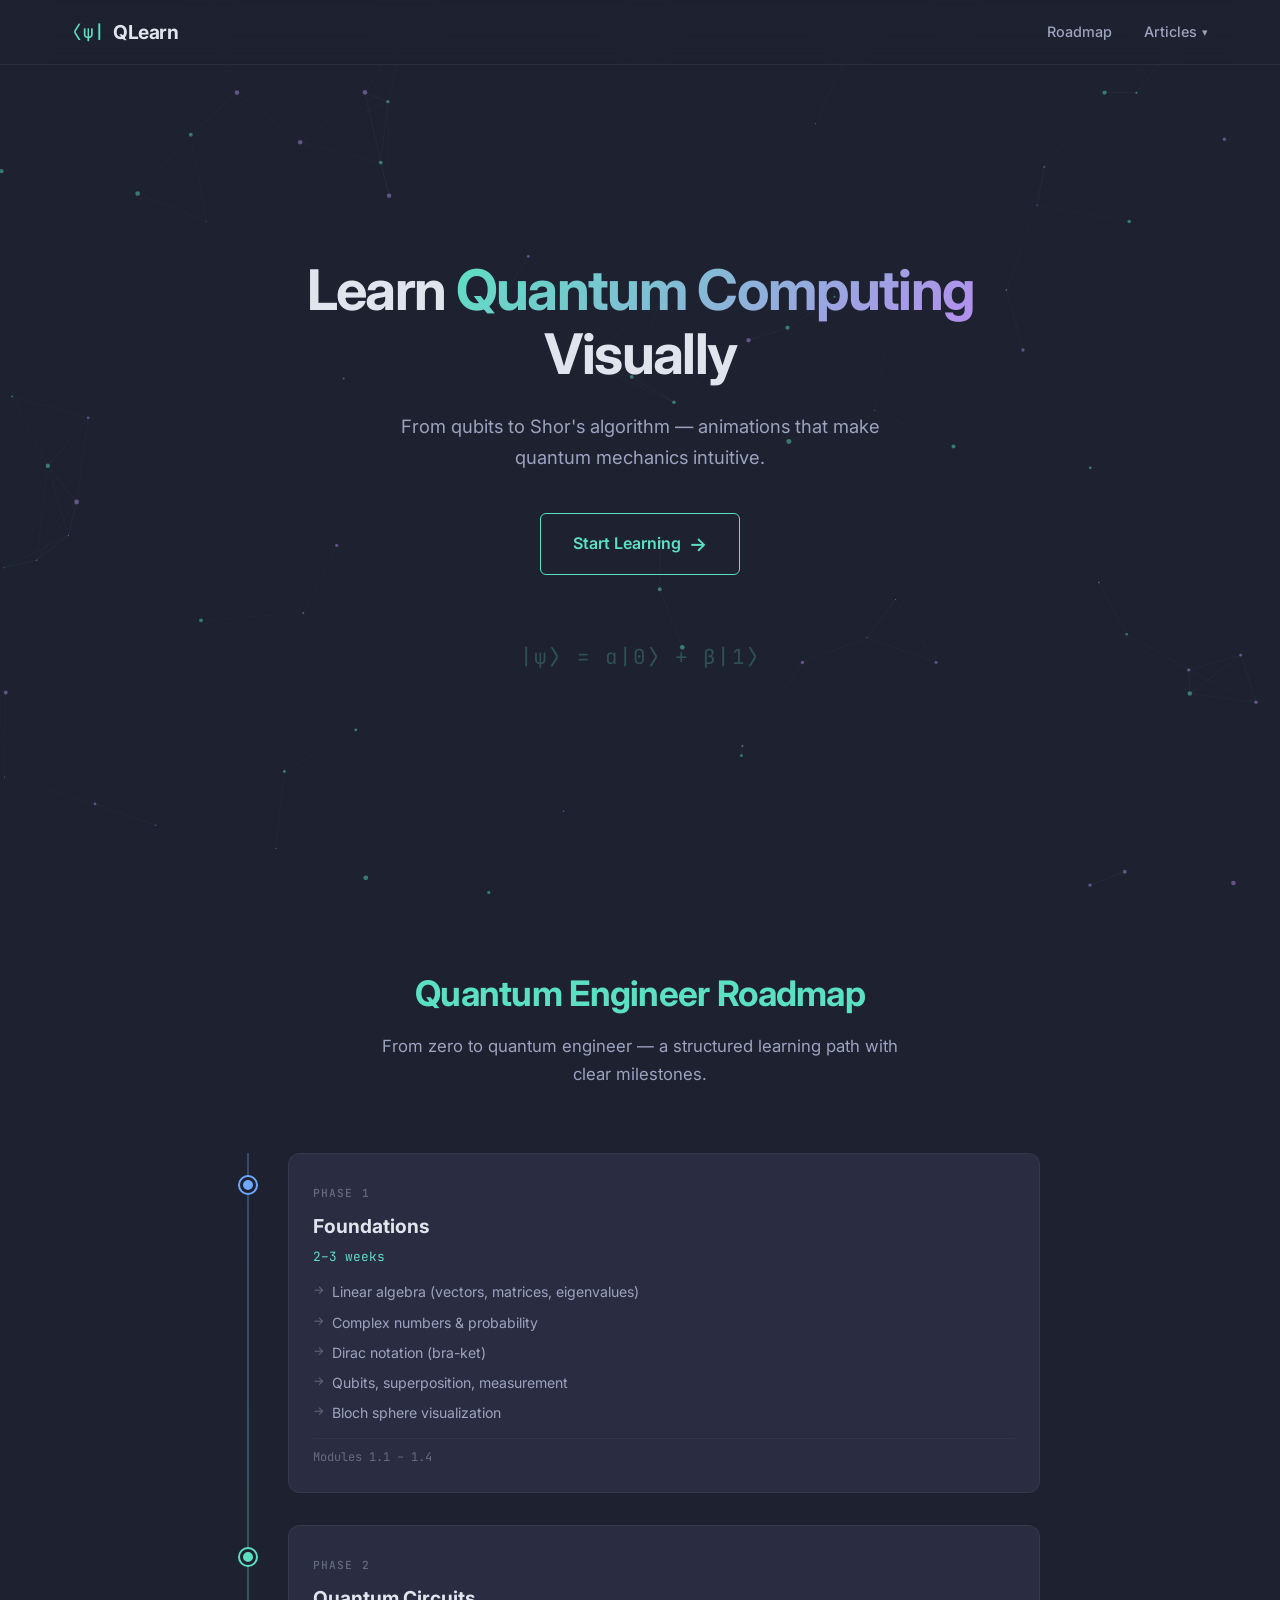
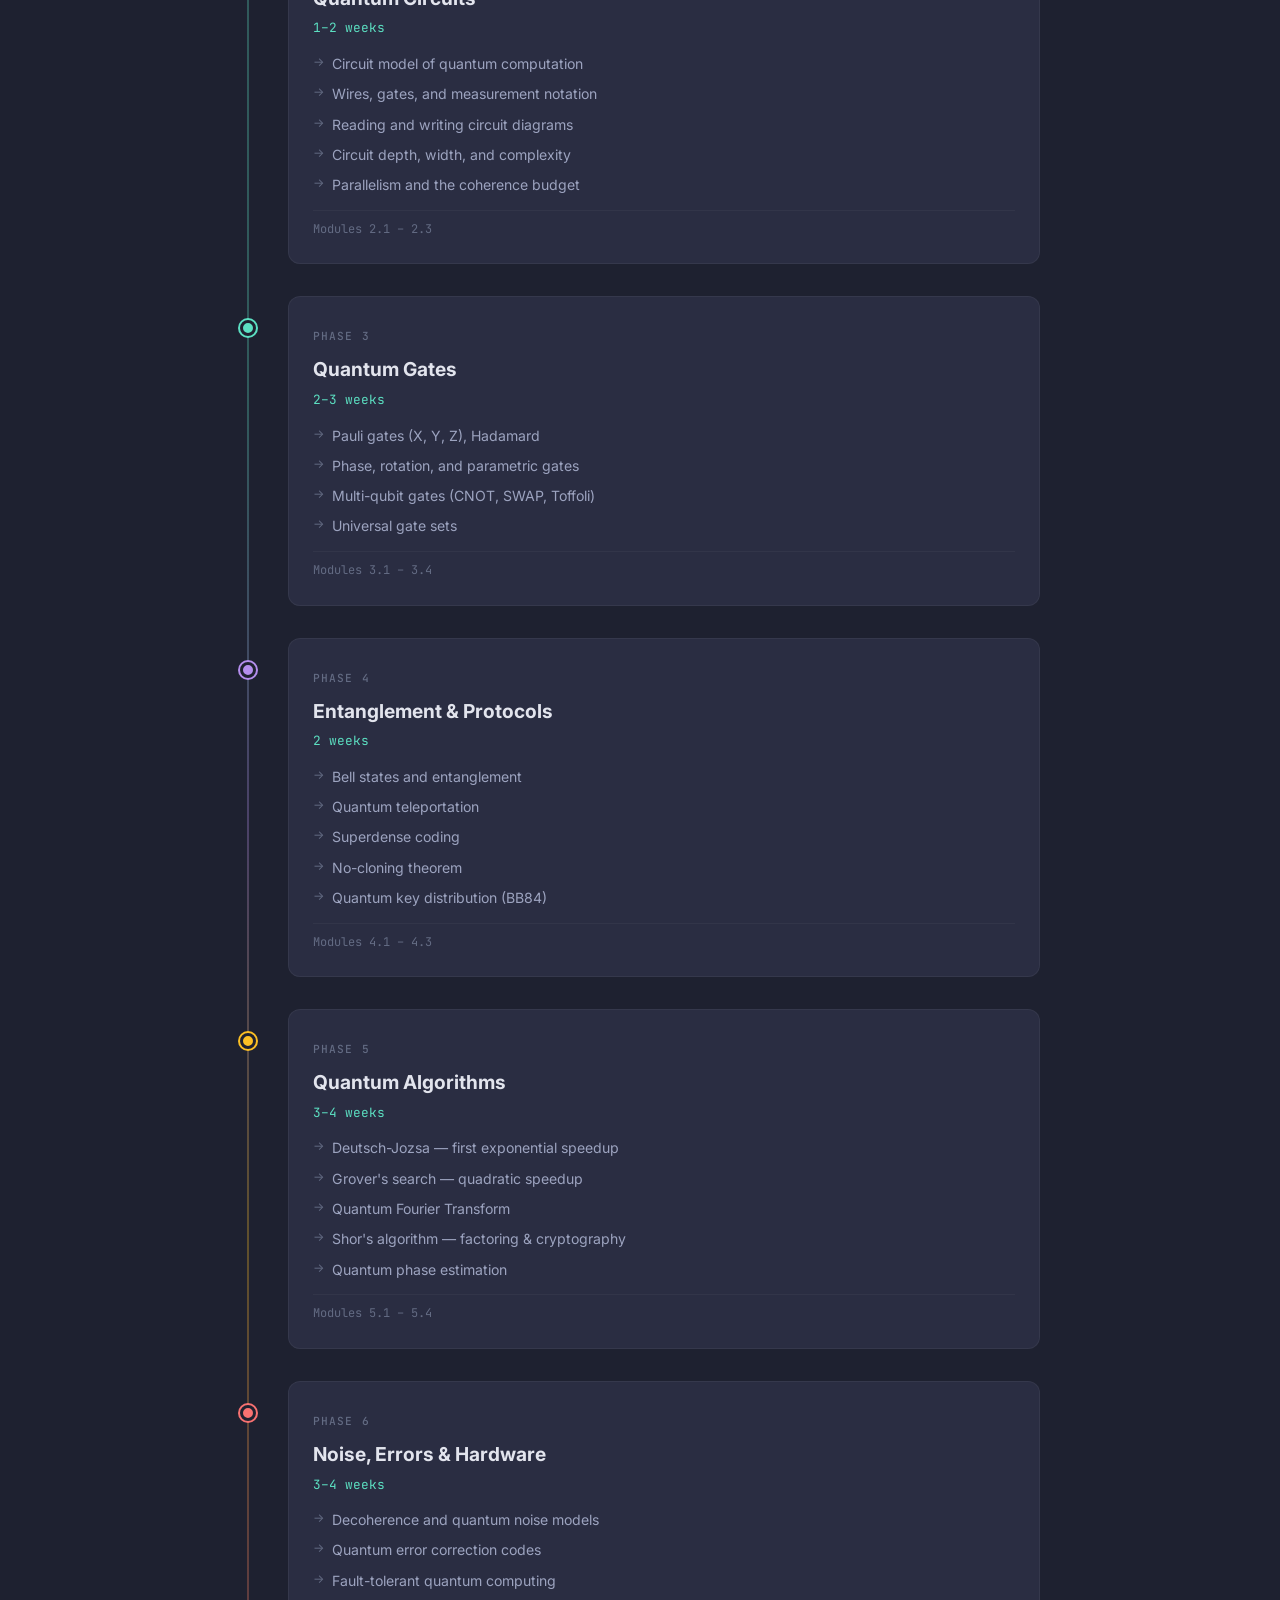
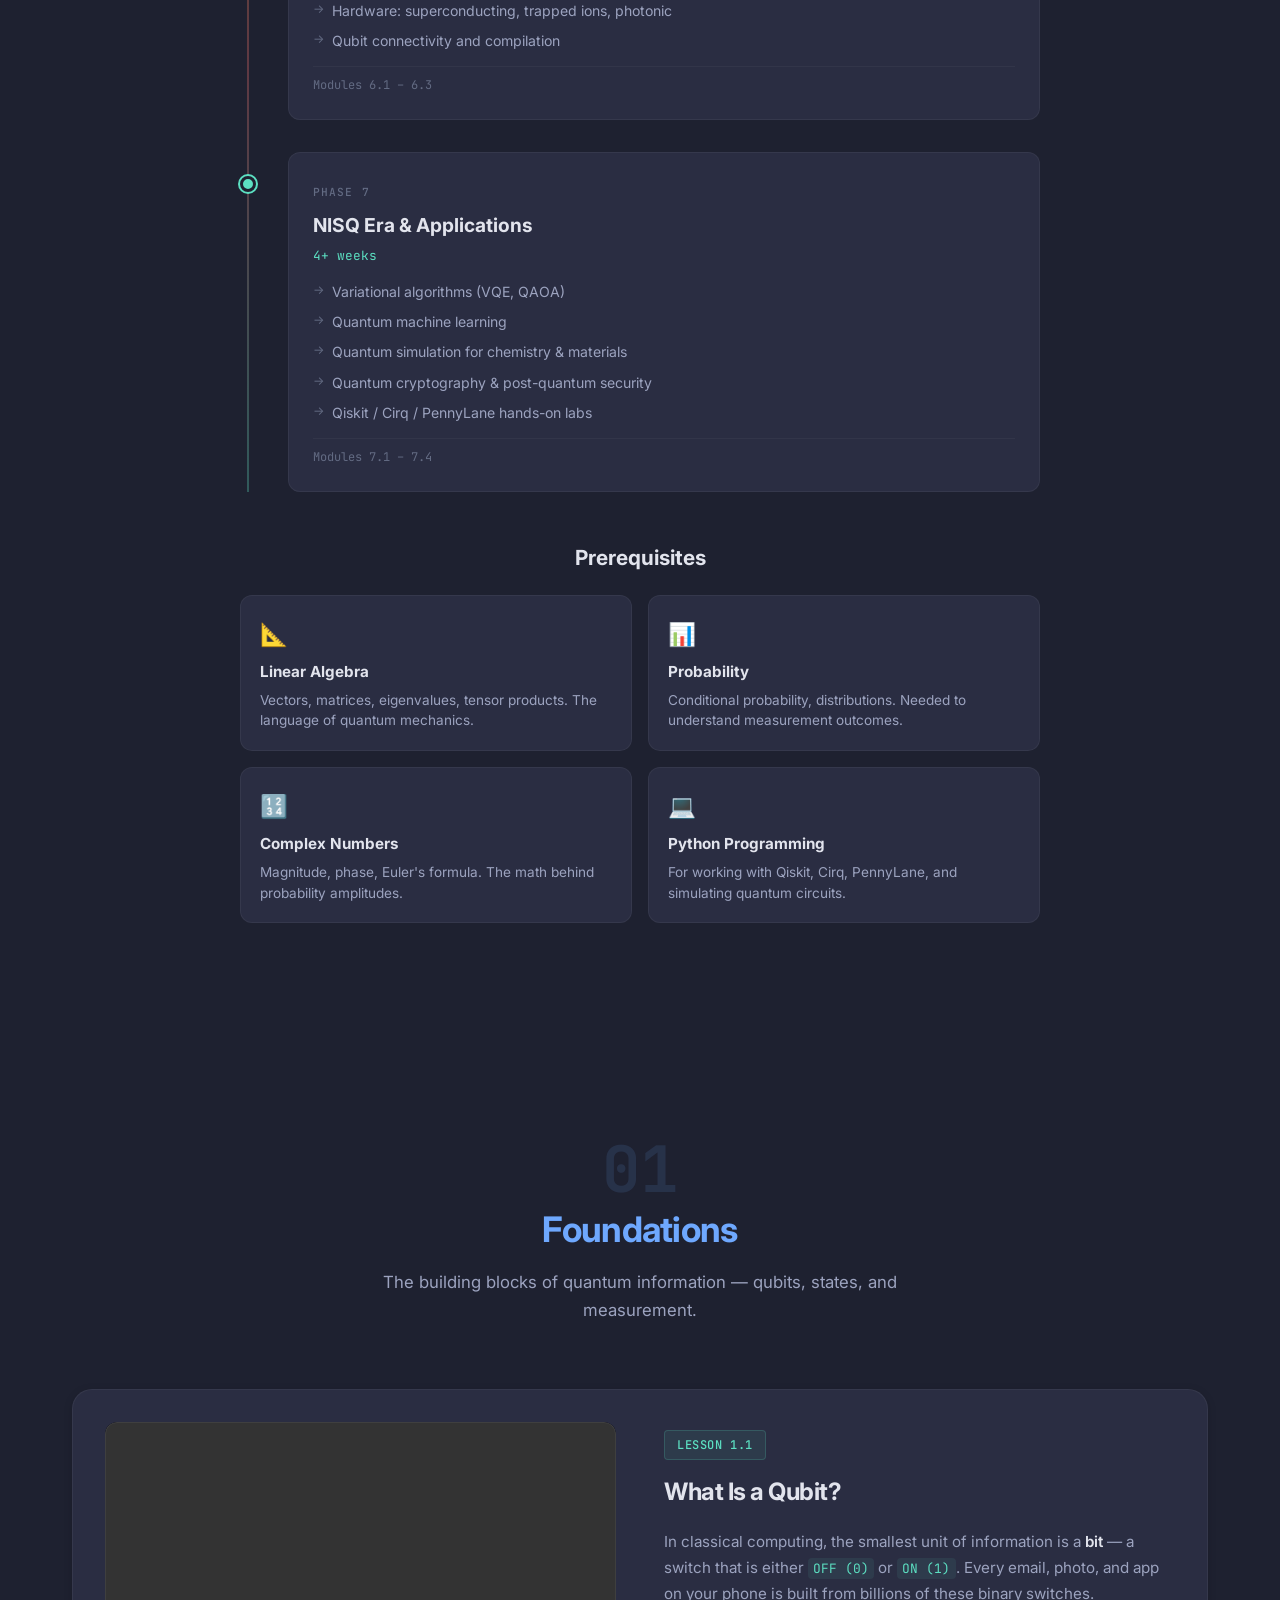
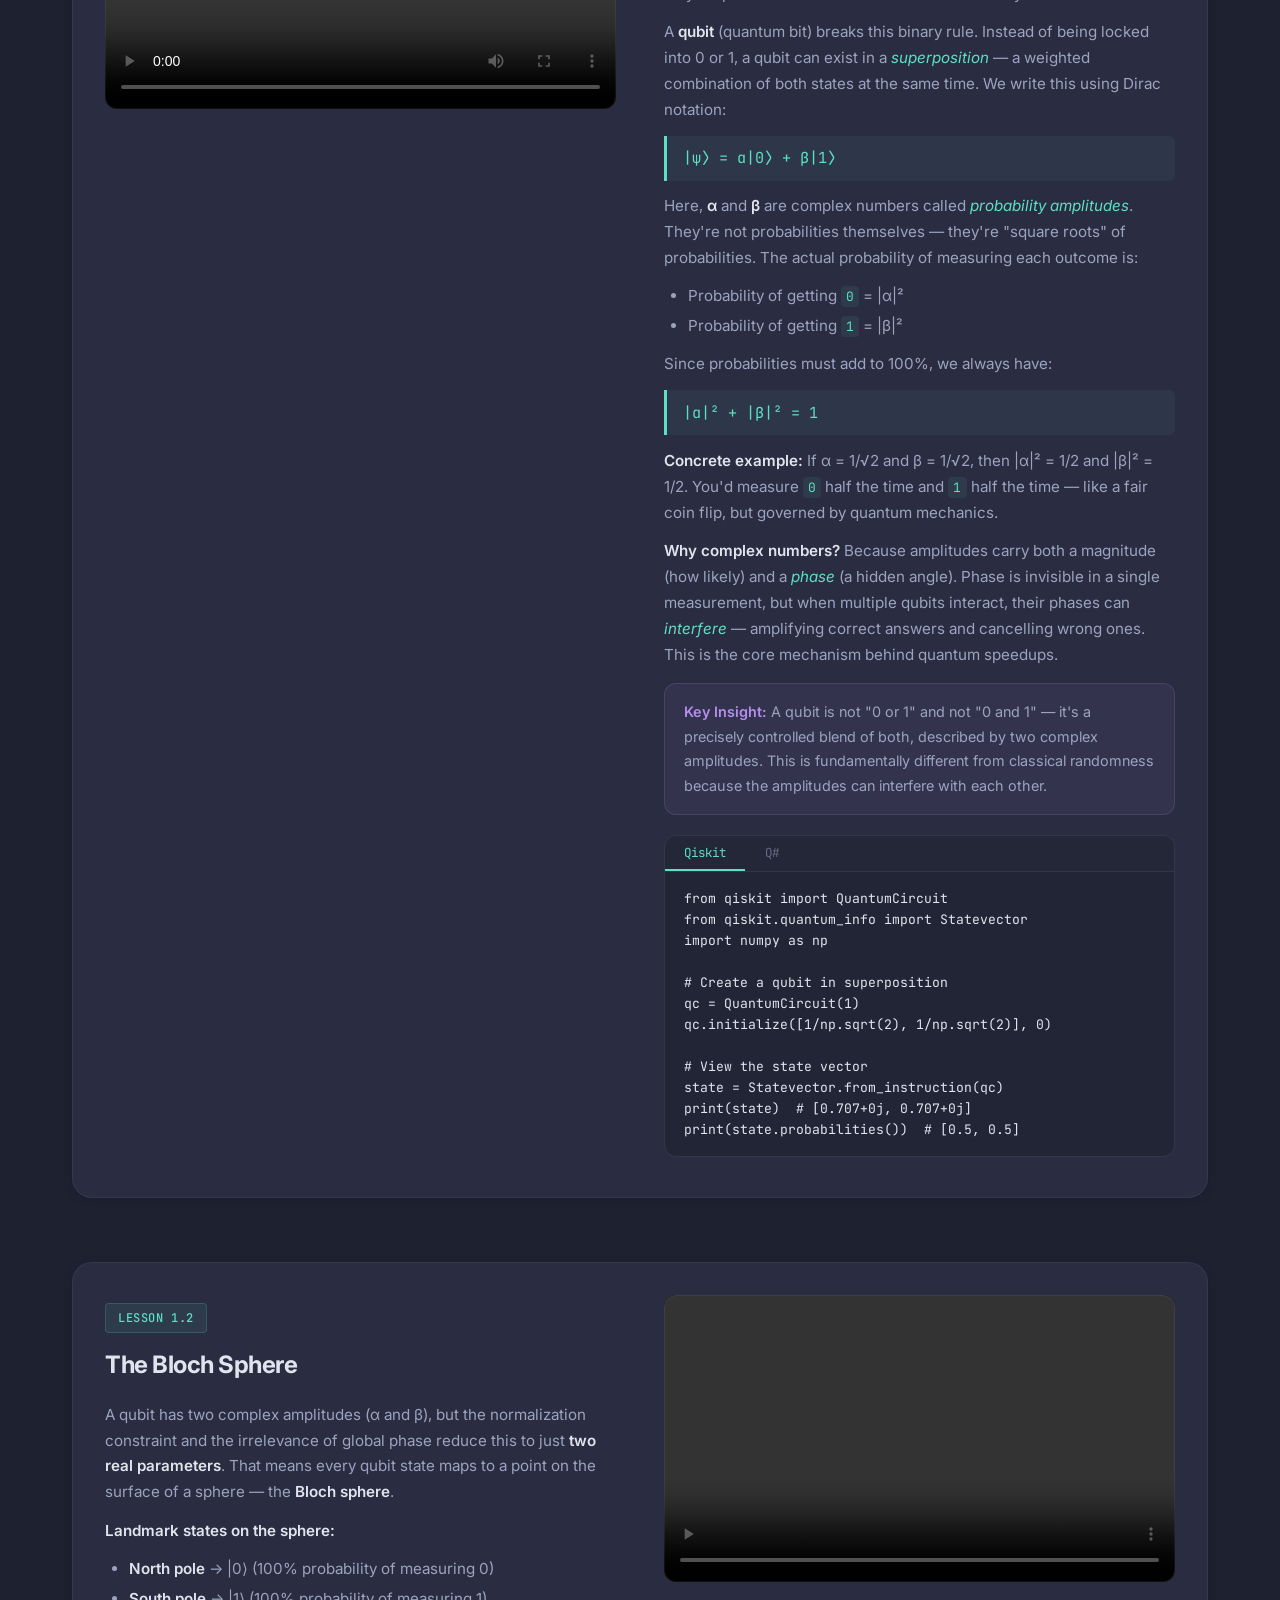
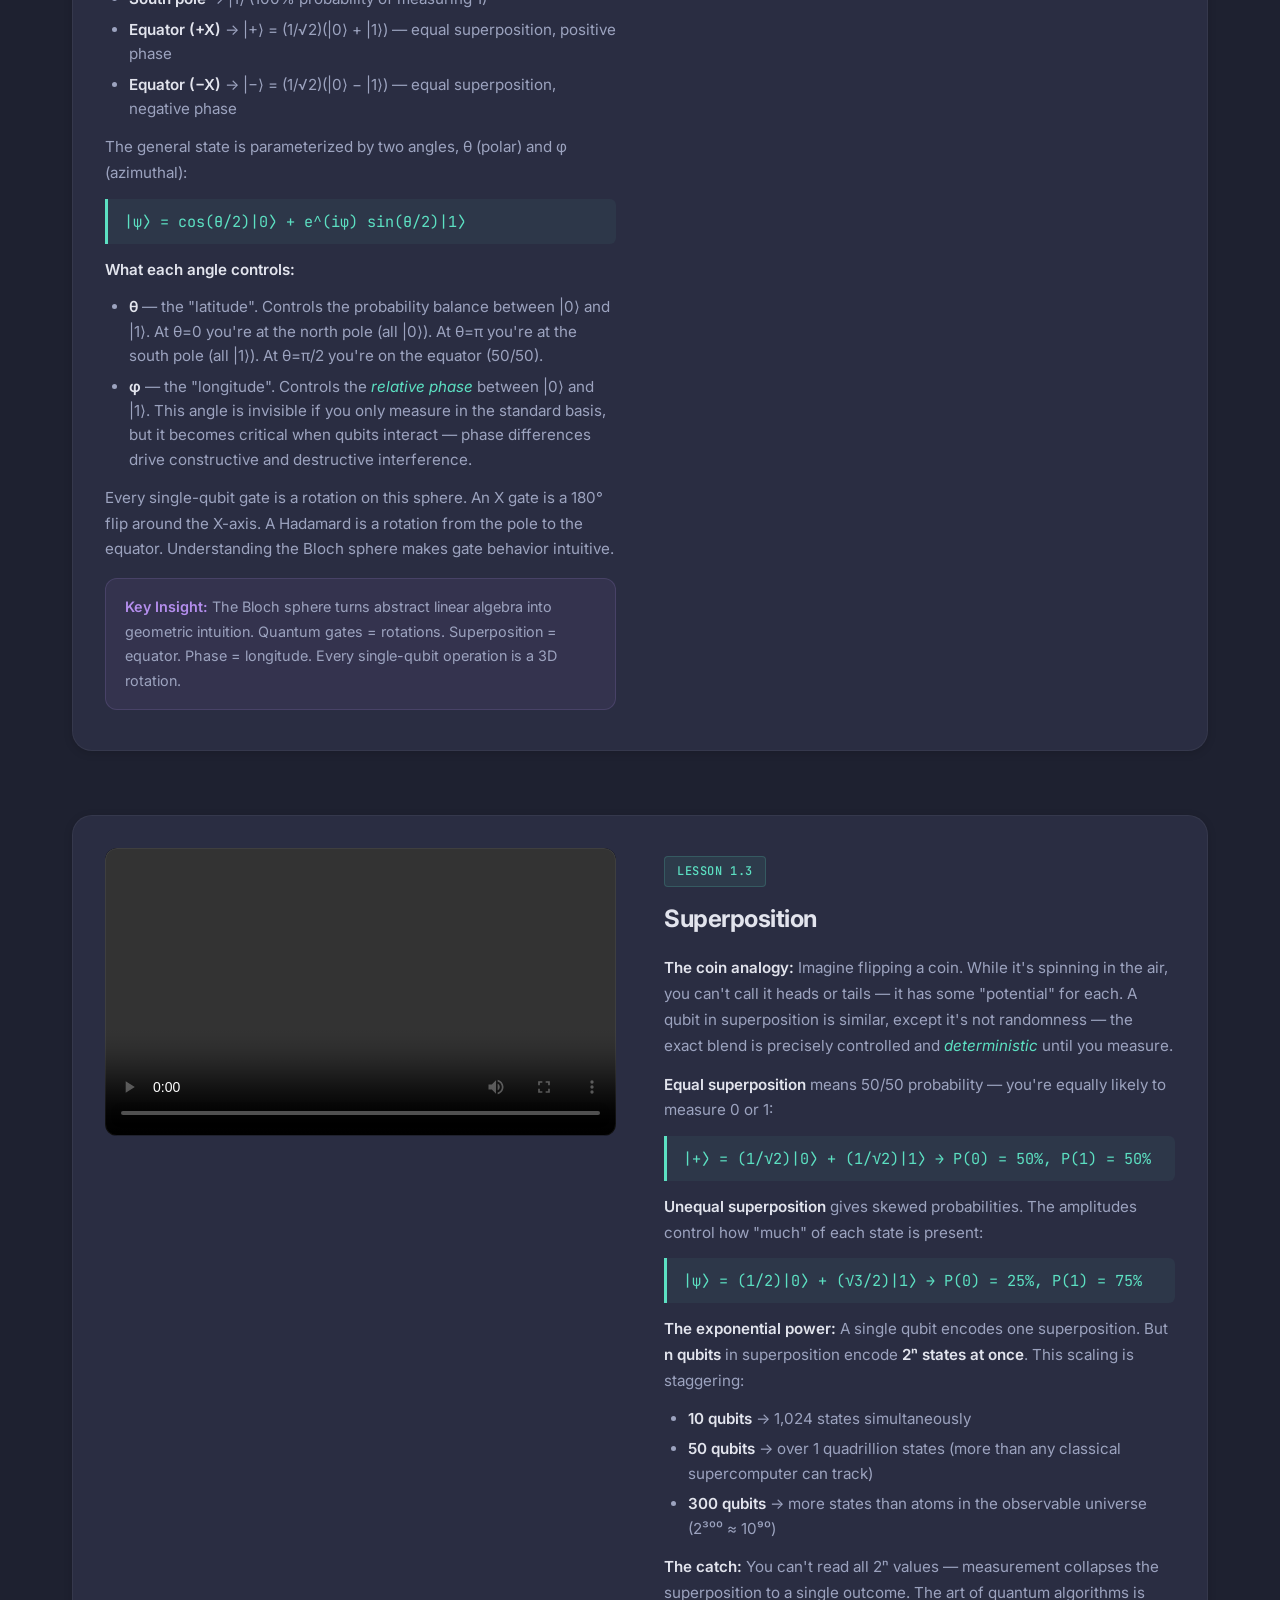
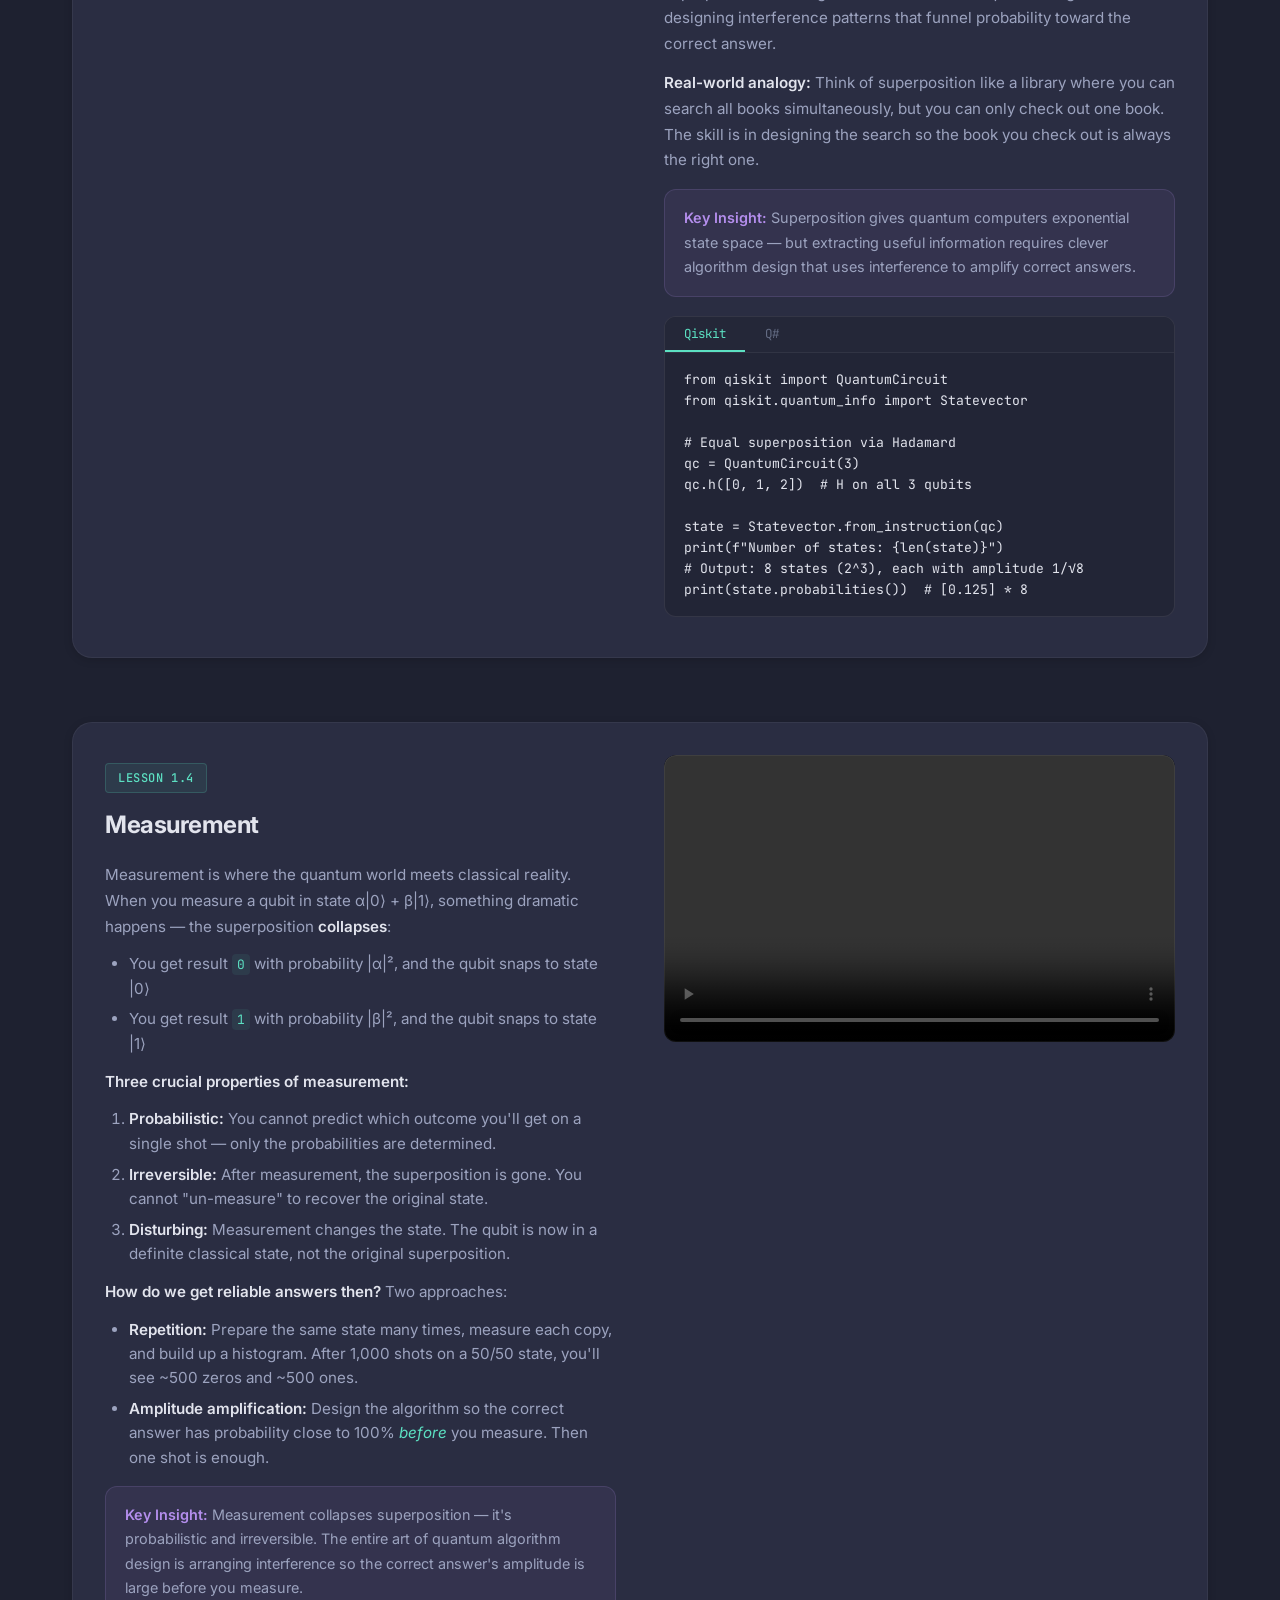
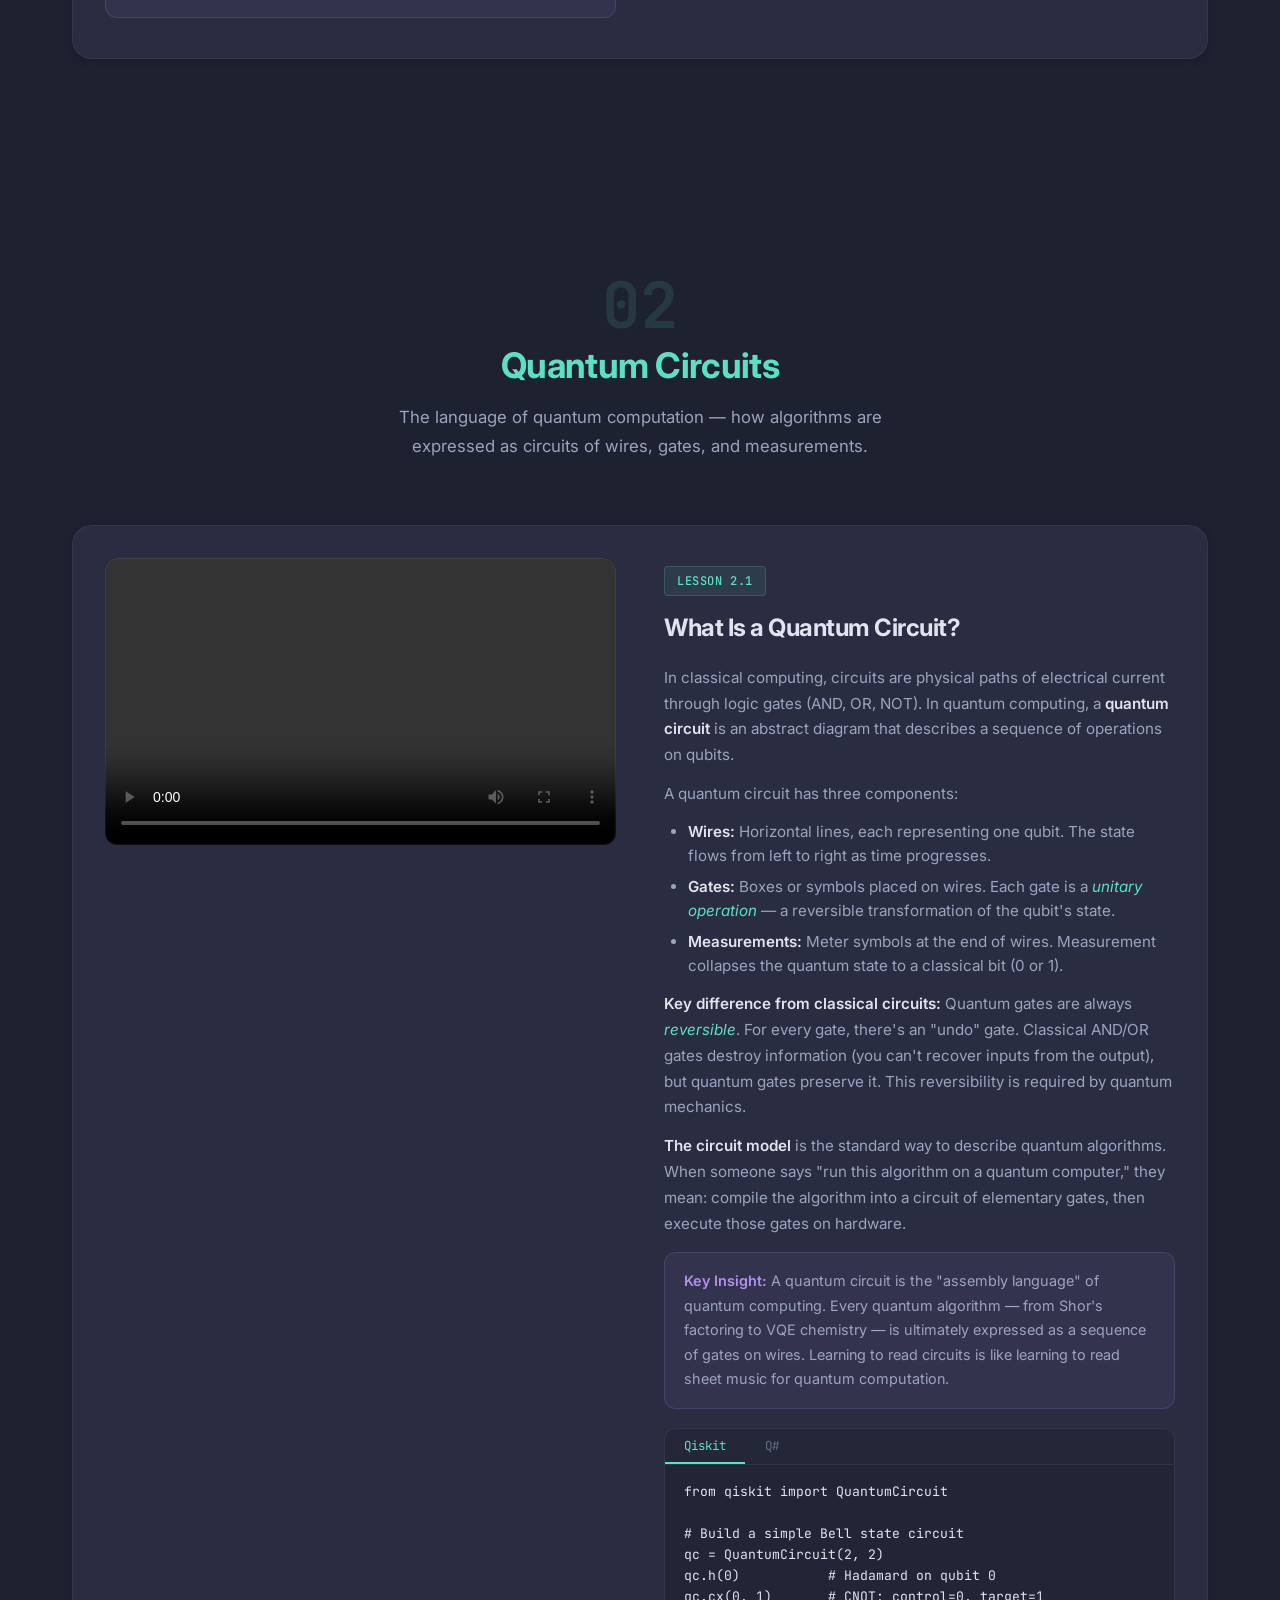
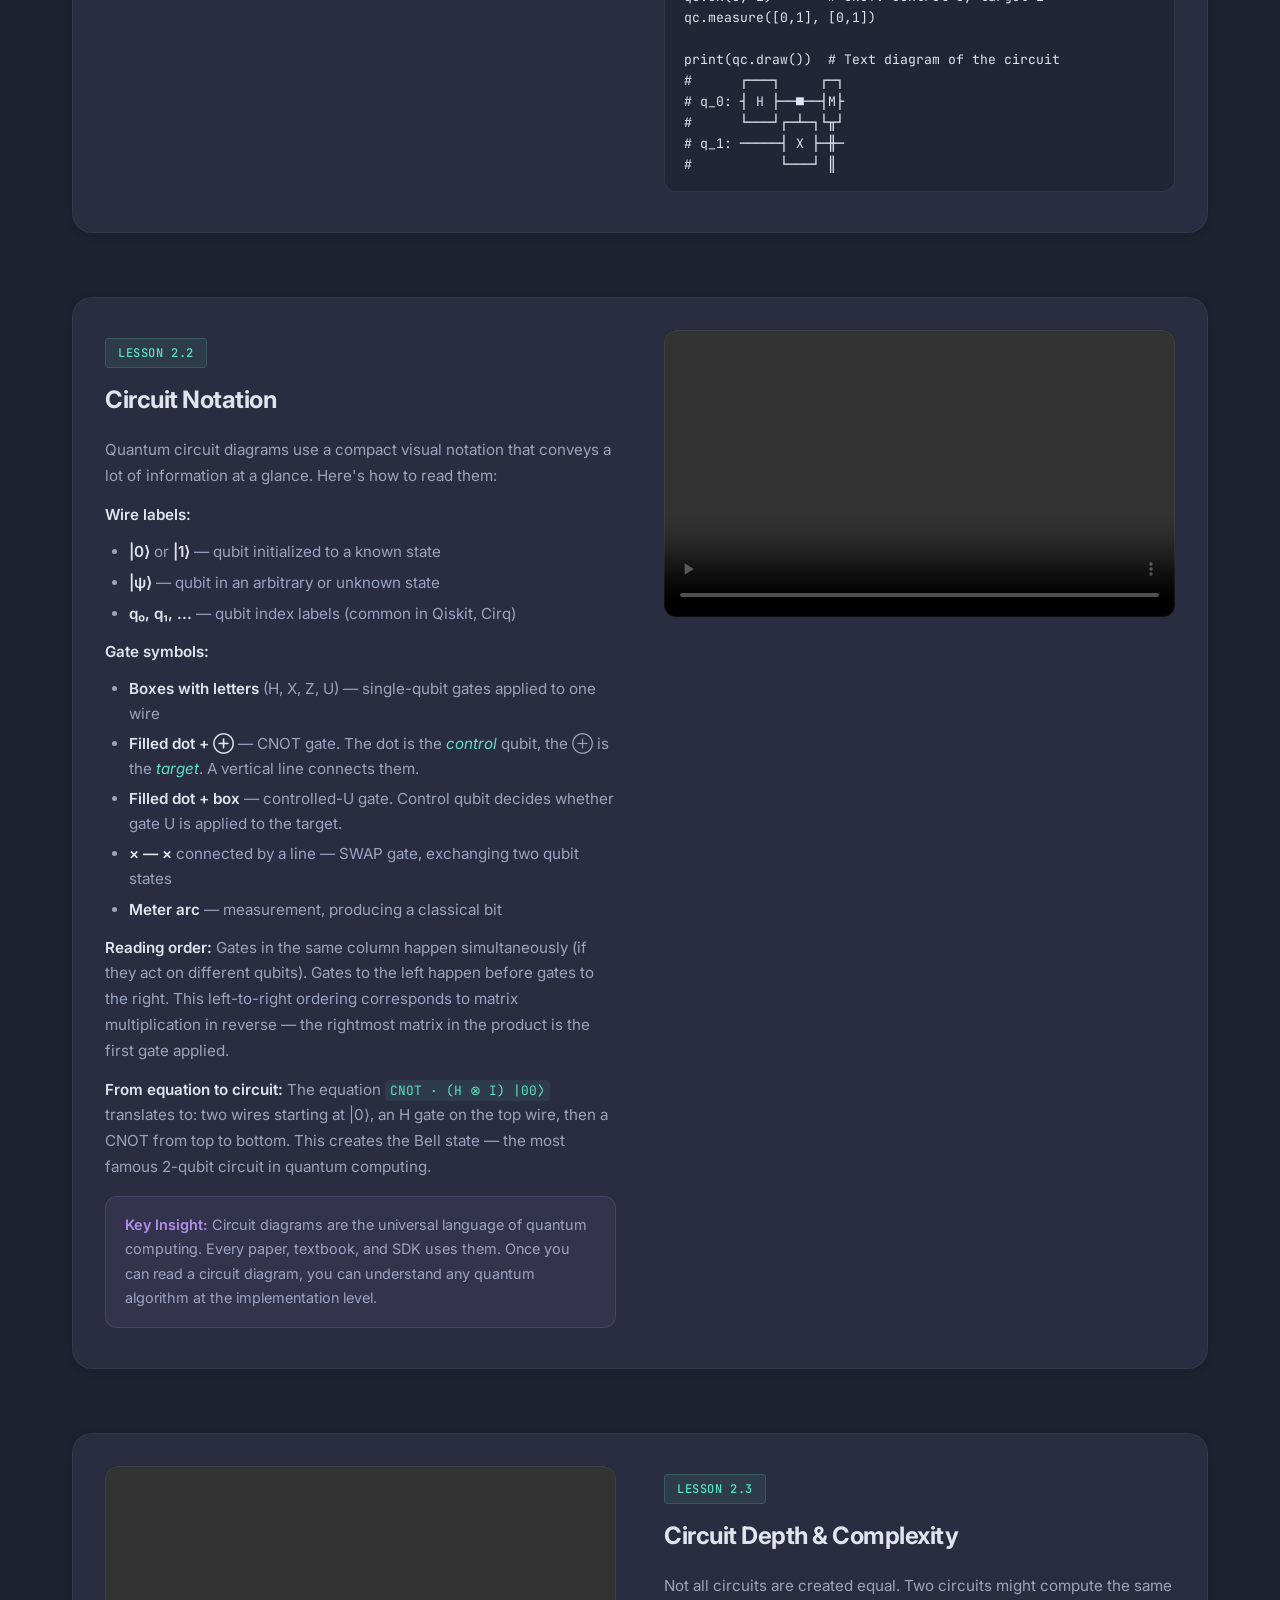
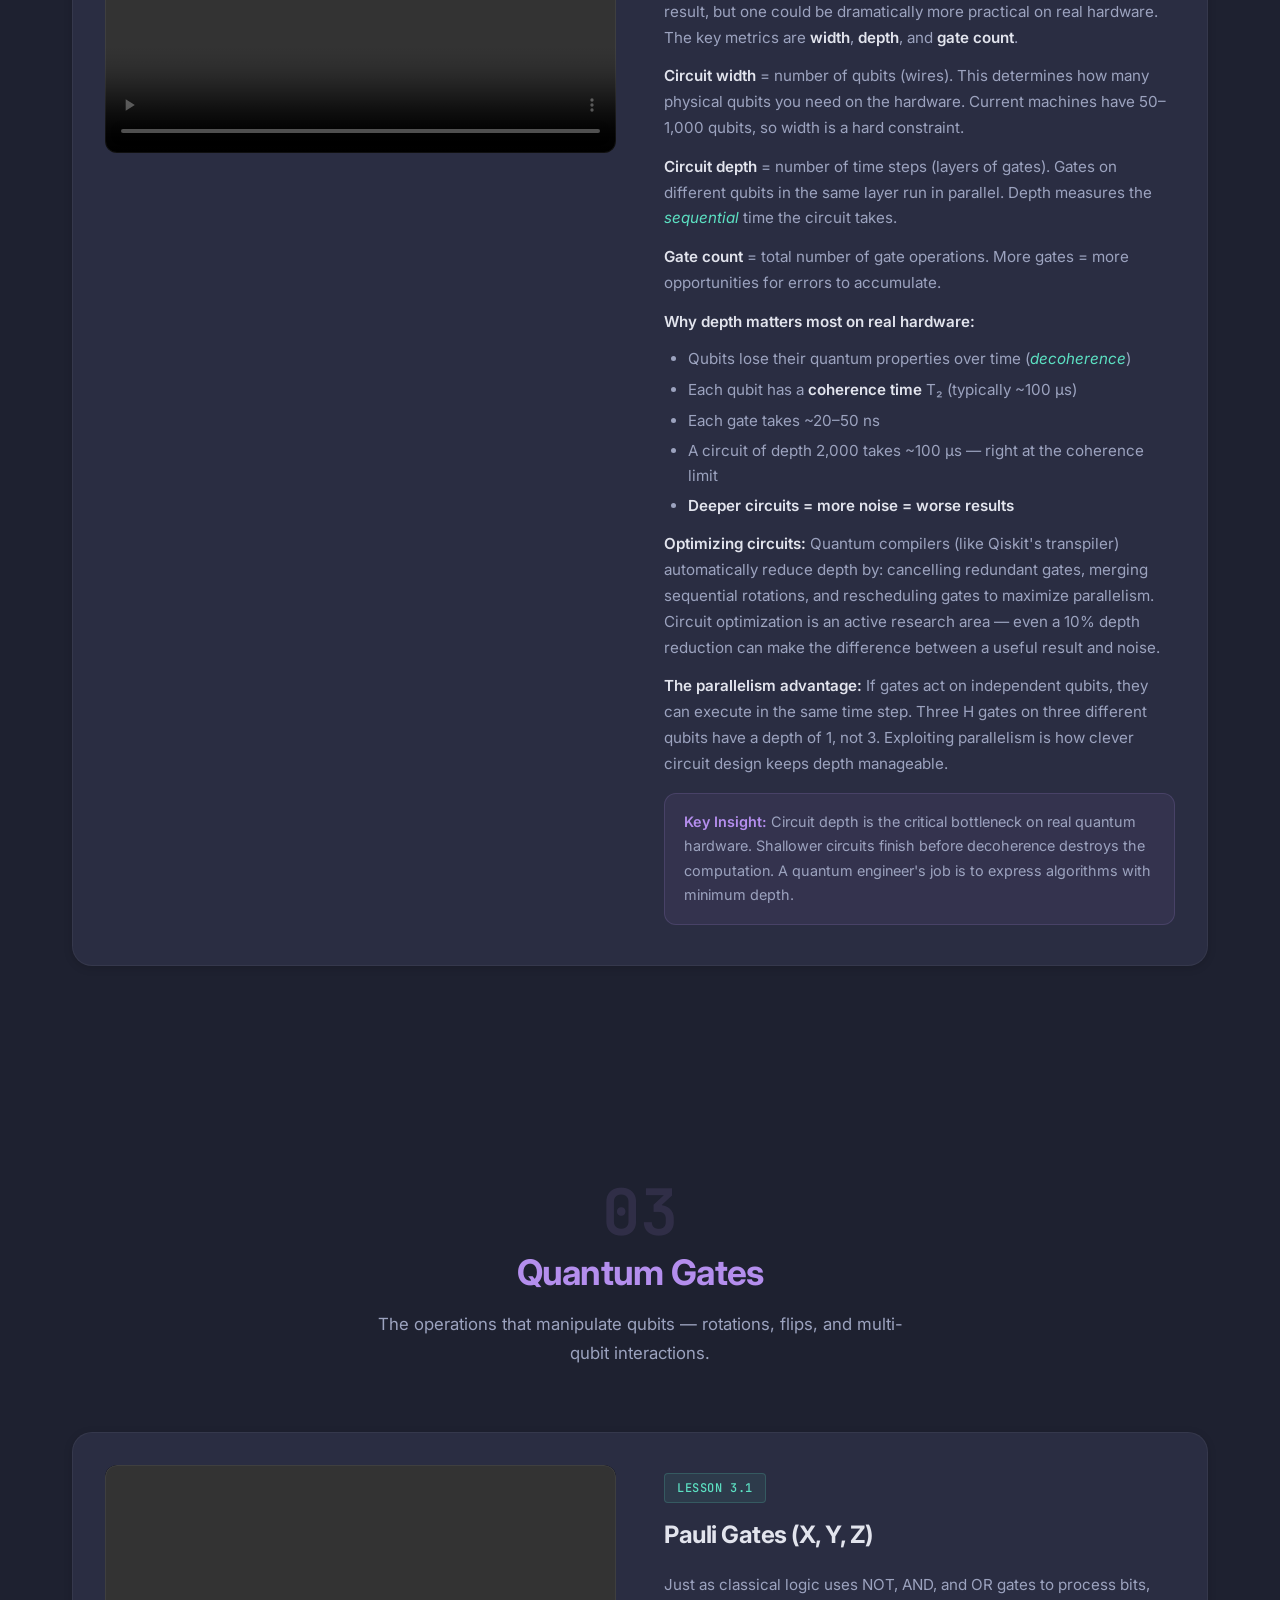
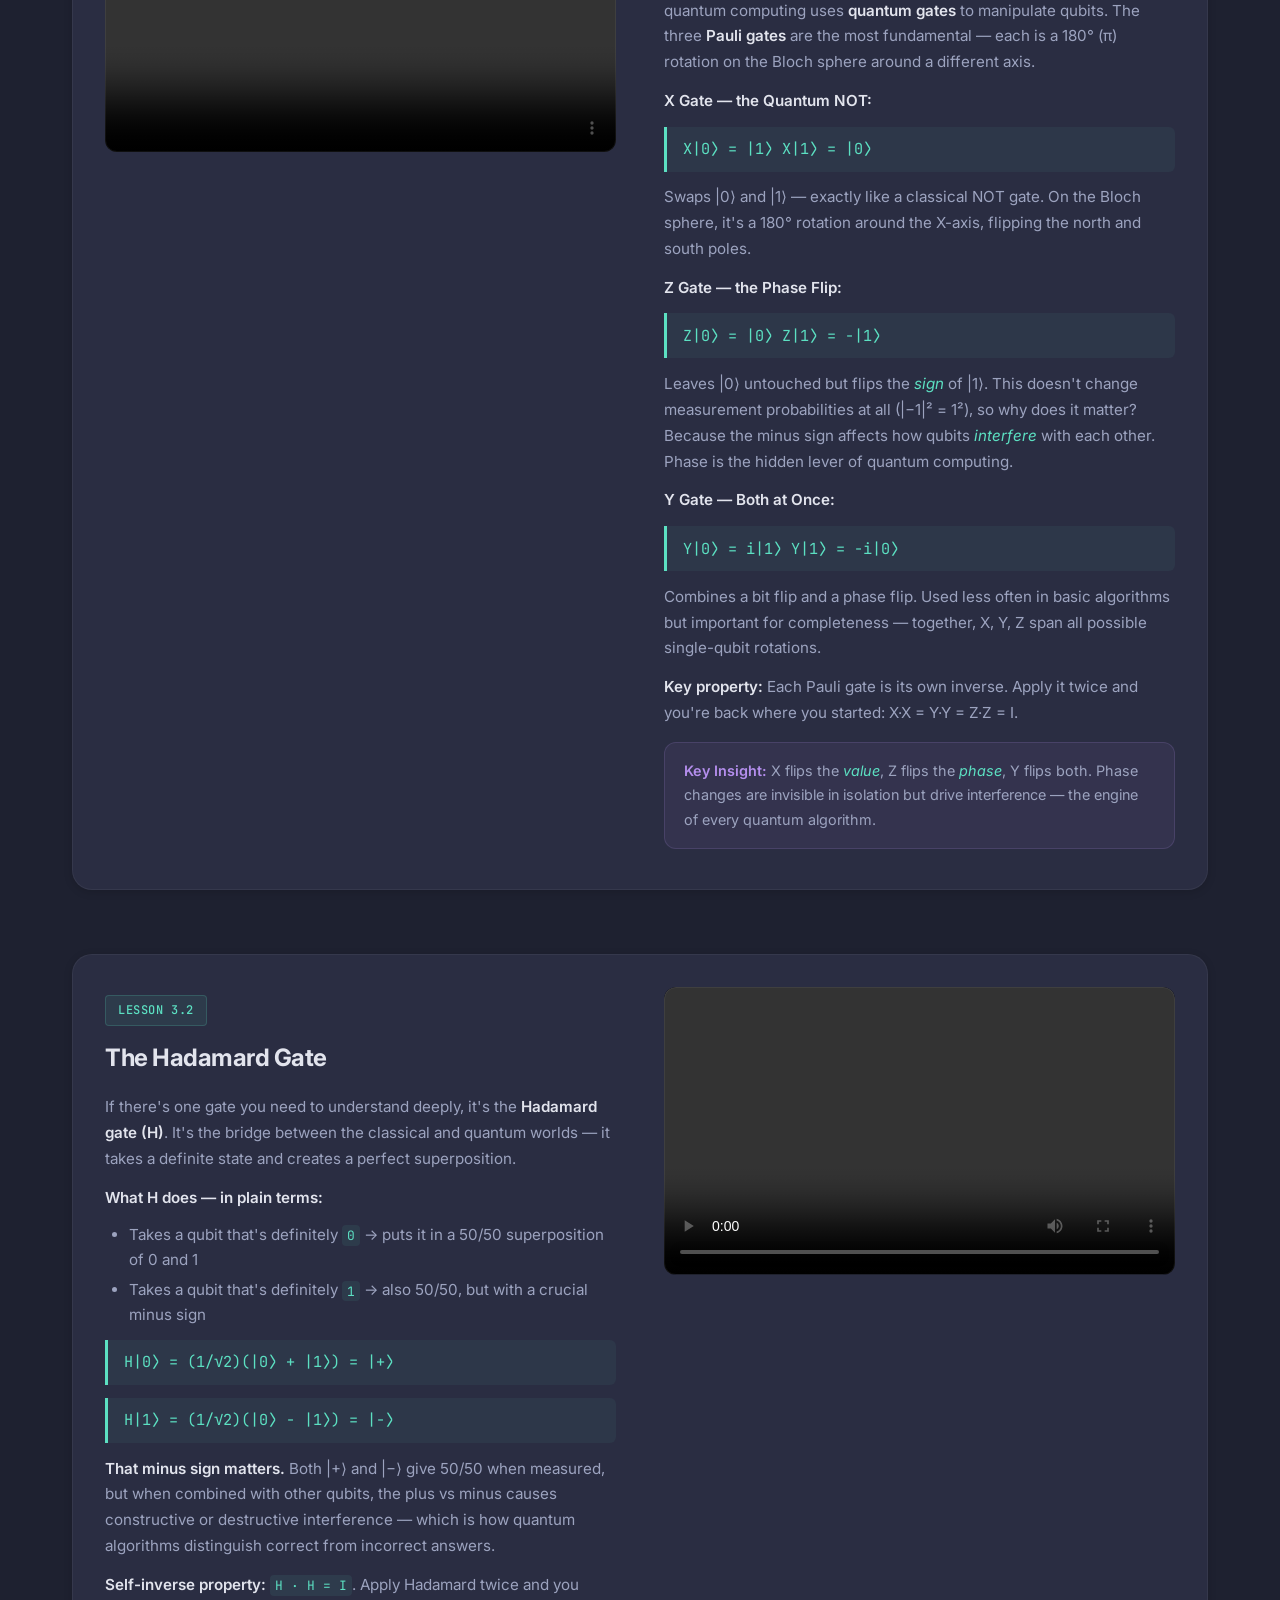
==== docs/index.html @ 51366fe6 "Move website/ to docs/ for GitHub Pages deployment" ====
<!DOCTYPE html>
<html lang="en">
<head>
    <meta charset="UTF-8">
    <meta name="viewport" content="width=device-width, initial-scale=1.0">
    <title>QLearn — Quantum Computing</title>
    <link rel="preconnect" href="https://fonts.googleapis.com">
    <link rel="preconnect" href="https://fonts.gstatic.com" crossorigin>
    <link href="https://fonts.googleapis.com/css2?family=Inter:wght@300;400;500;600;700&family=JetBrains+Mono:wght@400;500&display=swap" rel="stylesheet">
    <link rel="stylesheet" href="styles.css">
</head>
<body>
    <!-- Quantum particle background -->
    <canvas id="quantum-bg"></canvas>

    <!-- Navigation -->
    <nav class="nav">
        <div class="nav-inner">
            <a href="#" class="nav-logo">
                <span class="logo-icon">⟨ψ|</span>
                <span class="logo-text">QLearn</span>
            </a>
            <div class="nav-links">
                <a href="#roadmap">Roadmap</a>
                <div class="nav-dropdown">
                    <button class="nav-dropdown-btn">Articles <span class="dropdown-arrow">▾</span></button>
                    <div class="nav-dropdown-menu">
                        <a href="#foundations">1. Foundations</a>
                        <a href="#circuits">2. Circuits</a>
                        <a href="#gates">3. Gates</a>
                        <a href="#entanglement">4. Entanglement</a>
                        <a href="#algorithms">5. Algorithms</a>
                        <a href="#hardware">6. Hardware</a>
                        <a href="#nisq">7. NISQ Era</a>
                    </div>
                </div>
            </div>
        </div>
    </nav>

    <!-- Hero -->
    <header class="hero">
        <div class="hero-content">
            <h1 class="hero-title">
                Learn <span class="gradient-text">Quantum Computing</span>
                <br>Visually
            </h1>
            <p class="hero-subtitle">
                From qubits to Shor's algorithm — animations that make
                quantum mechanics intuitive.
            </p>
            <a href="#foundations" class="cta-button">
                Start Learning
                <span class="cta-arrow">→</span>
            </a>
        </div>
        <div class="hero-equation">
            |ψ⟩ = α|0⟩ + β|1⟩
        </div>
    </header>

    <!-- Roadmap -->
    <section id="roadmap" class="roadmap-section">
        <div class="module-header">
            <h2 class="module-title" style="color: var(--accent-cyan);">Quantum Engineer Roadmap</h2>
            <p class="module-desc">From zero to quantum engineer — a structured learning path with clear milestones.</p>
        </div>

        <div class="roadmap">
            <div class="roadmap-track">

                <div class="roadmap-stage">
                    <div class="roadmap-dot" style="--dot-color: var(--accent-blue);"></div>
                    <div class="roadmap-card">
                        <span class="roadmap-phase">Phase 1</span>
                        <h3>Foundations</h3>
                        <p class="roadmap-time">2–3 weeks</p>
                        <ul>
                            <li>Linear algebra (vectors, matrices, eigenvalues)</li>
                            <li>Complex numbers &amp; probability</li>
                            <li>Dirac notation (bra-ket)</li>
                            <li>Qubits, superposition, measurement</li>
                            <li>Bloch sphere visualization</li>
                        </ul>
                        <div class="roadmap-modules">Modules 1.1 – 1.4</div>
                    </div>
                </div>

                <div class="roadmap-stage">
                    <div class="roadmap-dot" style="--dot-color: var(--accent-green);"></div>
                    <div class="roadmap-card">
                        <span class="roadmap-phase">Phase 2</span>
                        <h3>Quantum Circuits</h3>
                        <p class="roadmap-time">1–2 weeks</p>
                        <ul>
                            <li>Circuit model of quantum computation</li>
                            <li>Wires, gates, and measurement notation</li>
                            <li>Reading and writing circuit diagrams</li>
                            <li>Circuit depth, width, and complexity</li>
                            <li>Parallelism and the coherence budget</li>
                        </ul>
                        <div class="roadmap-modules">Modules 2.1 – 2.3</div>
                    </div>
                </div>

                <div class="roadmap-stage">
                    <div class="roadmap-dot" style="--dot-color: var(--accent-green);"></div>
                    <div class="roadmap-card">
                        <span class="roadmap-phase">Phase 3</span>
                        <h3>Quantum Gates</h3>
                        <p class="roadmap-time">2–3 weeks</p>
                        <ul>
                            <li>Pauli gates (X, Y, Z), Hadamard</li>
                            <li>Phase, rotation, and parametric gates</li>
                            <li>Multi-qubit gates (CNOT, SWAP, Toffoli)</li>
                            <li>Universal gate sets</li>
                        </ul>
                        <div class="roadmap-modules">Modules 3.1 – 3.4</div>
                    </div>
                </div>

                <div class="roadmap-stage">
                    <div class="roadmap-dot" style="--dot-color: var(--accent-purple);"></div>
                    <div class="roadmap-card">
                        <span class="roadmap-phase">Phase 4</span>
                        <h3>Entanglement & Protocols</h3>
                        <p class="roadmap-time">2 weeks</p>
                        <ul>
                            <li>Bell states and entanglement</li>
                            <li>Quantum teleportation</li>
                            <li>Superdense coding</li>
                            <li>No-cloning theorem</li>
                            <li>Quantum key distribution (BB84)</li>
                        </ul>
                        <div class="roadmap-modules">Modules 4.1 – 4.3</div>
                    </div>
                </div>

                <div class="roadmap-stage">
                    <div class="roadmap-dot" style="--dot-color: var(--accent-orange);"></div>
                    <div class="roadmap-card">
                        <span class="roadmap-phase">Phase 5</span>
                        <h3>Quantum Algorithms</h3>
                        <p class="roadmap-time">3–4 weeks</p>
                        <ul>
                            <li>Deutsch-Jozsa — first exponential speedup</li>
                            <li>Grover's search — quadratic speedup</li>
                            <li>Quantum Fourier Transform</li>
                            <li>Shor's algorithm — factoring &amp; cryptography</li>
                            <li>Quantum phase estimation</li>
                        </ul>
                        <div class="roadmap-modules">Modules 5.1 – 5.4</div>
                    </div>
                </div>

                <div class="roadmap-stage">
                    <div class="roadmap-dot" style="--dot-color: var(--accent-red);"></div>
                    <div class="roadmap-card">
                        <span class="roadmap-phase">Phase 6</span>
                        <h3>Noise, Errors & Hardware</h3>
                        <p class="roadmap-time">3–4 weeks</p>
                        <ul>
                            <li>Decoherence and quantum noise models</li>
                            <li>Quantum error correction codes</li>
                            <li>Fault-tolerant quantum computing</li>
                            <li>Hardware: superconducting, trapped ions, photonic</li>
                            <li>Qubit connectivity and compilation</li>
                        </ul>
                        <div class="roadmap-modules">Modules 6.1 – 6.3</div>
                    </div>
                </div>

                <div class="roadmap-stage">
                    <div class="roadmap-dot" style="--dot-color: var(--accent-cyan);"></div>
                    <div class="roadmap-card">
                        <span class="roadmap-phase">Phase 7</span>
                        <h3>NISQ Era & Applications</h3>
                        <p class="roadmap-time">4+ weeks</p>
                        <ul>
                            <li>Variational algorithms (VQE, QAOA)</li>
                            <li>Quantum machine learning</li>
                            <li>Quantum simulation for chemistry &amp; materials</li>
                            <li>Quantum cryptography &amp; post-quantum security</li>
                            <li>Qiskit / Cirq / PennyLane hands-on labs</li>
                        </ul>
                        <div class="roadmap-modules">Modules 7.1 – 7.4</div>
                    </div>
                </div>

            </div>
        </div>

        <div class="roadmap-prereqs">
            <h3>Prerequisites</h3>
            <div class="prereq-grid">
                <div class="prereq-item">
                    <span class="prereq-icon">📐</span>
                    <strong>Linear Algebra</strong>
                    <p>Vectors, matrices, eigenvalues, tensor products. The language of quantum mechanics.</p>
                </div>
                <div class="prereq-item">
                    <span class="prereq-icon">📊</span>
                    <strong>Probability</strong>
                    <p>Conditional probability, distributions. Needed to understand measurement outcomes.</p>
                </div>
                <div class="prereq-item">
                    <span class="prereq-icon">🔢</span>
                    <strong>Complex Numbers</strong>
                    <p>Magnitude, phase, Euler's formula. The math behind probability amplitudes.</p>
                </div>
                <div class="prereq-item">
                    <span class="prereq-icon">💻</span>
                    <strong>Python Programming</strong>
                    <p>For working with Qiskit, Cirq, PennyLane, and simulating quantum circuits.</p>
                </div>
            </div>
        </div>
    </section>

    <!-- Module 1: Foundations -->
    <section id="foundations" class="module" data-module="1">
        <div class="module-header">
            <span class="module-number">01</span>
            <h2 class="module-title">Foundations</h2>
            <p class="module-desc">The building blocks of quantum information — qubits, states, and measurement.</p>
        </div>

        <div class="lessons">
            <!-- 1.1 -->
            <article class="lesson" id="lesson-1-1">
                <div class="lesson-video">
                    <video controls preload="metadata" poster="">
                        <source src="videos/WhatIsAQubit.mp4" type="video/mp4">
                    </video>
                </div>
                <div class="lesson-content">
                    <span class="lesson-tag">Lesson 1.1</span>
                    <h3>What Is a Qubit?</h3>
                    <p>
                        In classical computing, the smallest unit of information is a <strong>bit</strong> — a switch
                        that is either <code>OFF (0)</code> or <code>ON (1)</code>. Every email, photo, and app
                        on your phone is built from billions of these binary switches.
                    </p>
                    <p>
                        A <strong>qubit</strong> (quantum bit) breaks this binary rule. Instead of being locked
                        into 0 or 1, a qubit can exist in a <em>superposition</em> — a weighted combination
                        of both states at the same time. We write this using Dirac notation:
                    </p>
                    <div class="math-block">|ψ⟩ = α|0⟩ + β|1⟩</div>
                    <p>
                        Here, <strong>α</strong> and <strong>β</strong> are complex numbers called
                        <em>probability amplitudes</em>. They're not probabilities themselves — they're
                        "square roots" of probabilities. The actual probability of measuring each outcome is:
                    </p>
                    <ul>
                        <li>Probability of getting <code>0</code> = |α|²</li>
                        <li>Probability of getting <code>1</code> = |β|²</li>
                    </ul>
                    <p>Since probabilities must add to 100%, we always have:</p>
                    <div class="math-block">|α|² + |β|² = 1</div>
                    <p>
                        <strong>Concrete example:</strong> If α = 1/√2 and β = 1/√2, then |α|² = 1/2 and |β|² = 1/2.
                        You'd measure <code>0</code> half the time and <code>1</code> half the time — like a fair coin flip,
                        but governed by quantum mechanics.
                    </p>
                    <p>
                        <strong>Why complex numbers?</strong> Because amplitudes carry both a magnitude (how likely)
                        and a <em>phase</em> (a hidden angle). Phase is invisible in a single measurement,
                        but when multiple qubits interact, their phases can <em>interfere</em> — amplifying correct
                        answers and cancelling wrong ones. This is the core mechanism behind quantum speedups.
                    </p>
                    <div class="key-insight">
                        <strong>Key Insight:</strong> A qubit is not "0 or 1" and not "0 and 1" —
                        it's a precisely controlled blend of both, described by two complex amplitudes.
                        This is fundamentally different from classical randomness because the amplitudes
                        can interfere with each other.
                    </div>
                    <div class="code-tabs">
                        <div class="code-tabs-header">
                            <button class="code-tab-btn active" data-tab="qiskit">Qiskit</button>
                            <button class="code-tab-btn" data-tab="qsharp">Q#</button>
                        </div>
                        <div class="code-tab-content active" data-tab="qiskit"><pre>
from qiskit import QuantumCircuit
from qiskit.quantum_info import Statevector
import numpy as np

# Create a qubit in superposition
qc = QuantumCircuit(1)
qc.initialize([1/np.sqrt(2), 1/np.sqrt(2)], 0)

# View the state vector
state = Statevector.from_instruction(qc)
print(state)  # [0.707+0j, 0.707+0j]
print(state.probabilities())  # [0.5, 0.5]
</pre></div>
                        <div class="code-tab-content" data-tab="qsharp"><pre>
import Std.Diagnostics.*;
import Std.Math.*;

operation Qubit_Superposition() : Result {
    use q = Qubit();
    // Put qubit into equal superposition
    H(q);
    DumpMachine();  // Shows |0⟩ and |1⟩ with 50% each
    let result = M(q);
    Reset(q);
    return result;
}
</pre></div>
                    </div>
                </div>
            </article>

            <!-- 1.2 -->
            <article class="lesson" id="lesson-1-2">
                <div class="lesson-video">
                    <video controls preload="metadata">
                        <source src="videos/BlochSphereScene.mp4" type="video/mp4">
                    </video>
                </div>
                <div class="lesson-content">
                    <span class="lesson-tag">Lesson 1.2</span>
                    <h3>The Bloch Sphere</h3>
                    <p>
                        A qubit has two complex amplitudes (α and β), but the normalization constraint
                        and the irrelevance of global phase reduce this to just <strong>two real parameters</strong>.
                        That means every qubit state maps to a point on the surface of a sphere — the
                        <strong>Bloch sphere</strong>.
                    </p>
                    <p><strong>Landmark states on the sphere:</strong></p>
                    <ul>
                        <li><strong>North pole</strong> → |0⟩ (100% probability of measuring 0)</li>
                        <li><strong>South pole</strong> → |1⟩ (100% probability of measuring 1)</li>
                        <li><strong>Equator (+X)</strong> → |+⟩ = (1/√2)(|0⟩ + |1⟩) — equal superposition, positive phase</li>
                        <li><strong>Equator (−X)</strong> → |−⟩ = (1/√2)(|0⟩ − |1⟩) — equal superposition, negative phase</li>
                    </ul>
                    <p>The general state is parameterized by two angles, θ (polar) and φ (azimuthal):</p>
                    <div class="math-block">|ψ⟩ = cos(θ/2)|0⟩ + e^(iφ) sin(θ/2)|1⟩</div>
                    <p><strong>What each angle controls:</strong></p>
                    <ul>
                        <li><strong>θ</strong> — the "latitude". Controls the probability balance between |0⟩ and |1⟩.
                            At θ=0 you're at the north pole (all |0⟩). At θ=π you're at the south pole (all |1⟩).
                            At θ=π/2 you're on the equator (50/50).</li>
                        <li><strong>φ</strong> — the "longitude". Controls the <em>relative phase</em> between |0⟩ and |1⟩.
                            This angle is invisible if you only measure in the standard basis, but it becomes
                            critical when qubits interact — phase differences drive constructive and destructive interference.</li>
                    </ul>
                    <p>
                        Every single-qubit gate is a rotation on this sphere. An X gate is a 180° flip
                        around the X-axis. A Hadamard is a rotation from the pole to the equator.
                        Understanding the Bloch sphere makes gate behavior intuitive.
                    </p>
                    <div class="key-insight">
                        <strong>Key Insight:</strong> The Bloch sphere turns abstract linear algebra into
                        geometric intuition. Quantum gates = rotations. Superposition = equator.
                        Phase = longitude. Every single-qubit operation is a 3D rotation.
                    </div>
                </div>
            </article>

            <!-- 1.3 -->
            <article class="lesson" id="lesson-1-3">
                <div class="lesson-video">
                    <video controls preload="metadata">
                        <source src="videos/SuperpositionScene.mp4" type="video/mp4">
                    </video>
                </div>
                <div class="lesson-content">
                    <span class="lesson-tag">Lesson 1.3</span>
                    <h3>Superposition</h3>
                    <p>
                        <strong>The coin analogy:</strong> Imagine flipping a coin. While it's spinning
                        in the air, you can't call it heads or tails — it has some "potential" for each.
                        A qubit in superposition is similar, except it's not randomness — the exact blend
                        is precisely controlled and <em>deterministic</em> until you measure.
                    </p>
                    <p>
                        <strong>Equal superposition</strong> means 50/50 probability — you're equally likely
                        to measure 0 or 1:
                    </p>
                    <div class="math-block">|+⟩ = (1/√2)|0⟩ + (1/√2)|1⟩  →  P(0) = 50%, P(1) = 50%</div>
                    <p>
                        <strong>Unequal superposition</strong> gives skewed probabilities. The amplitudes
                        control how "much" of each state is present:
                    </p>
                    <div class="math-block">|ψ⟩ = (1/2)|0⟩ + (√3/2)|1⟩  →  P(0) = 25%, P(1) = 75%</div>
                    <p>
                        <strong>The exponential power:</strong> A single qubit encodes one superposition.
                        But <strong>n qubits</strong> in superposition encode <strong>2ⁿ states at once</strong>.
                        This scaling is staggering:
                    </p>
                    <ul>
                        <li><strong>10 qubits</strong> → 1,024 states simultaneously</li>
                        <li><strong>50 qubits</strong> → over 1 quadrillion states (more than any classical supercomputer can track)</li>
                        <li><strong>300 qubits</strong> → more states than atoms in the observable universe (2³⁰⁰ ≈ 10⁹⁰)</li>
                    </ul>
                    <p>
                        <strong>The catch:</strong> You can't read all 2ⁿ values — measurement collapses
                        the superposition to a single outcome. The art of quantum algorithms is designing
                        interference patterns that funnel probability toward the correct answer.
                    </p>
                    <p>
                        <strong>Real-world analogy:</strong> Think of superposition like a library
                        where you can search all books simultaneously, but you can only check out one book.
                        The skill is in designing the search so the book you check out is always the right one.
                    </p>
                    <div class="key-insight">
                        <strong>Key Insight:</strong> Superposition gives quantum computers exponential
                        state space — but extracting useful information requires clever algorithm design
                        that uses interference to amplify correct answers.
                    </div>
                    <div class="code-tabs">
                        <div class="code-tabs-header">
                            <button class="code-tab-btn active" data-tab="qiskit">Qiskit</button>
                            <button class="code-tab-btn" data-tab="qsharp">Q#</button>
                        </div>
                        <div class="code-tab-content active" data-tab="qiskit"><pre>
from qiskit import QuantumCircuit
from qiskit.quantum_info import Statevector

# Equal superposition via Hadamard
qc = QuantumCircuit(3)
qc.h([0, 1, 2])  # H on all 3 qubits

state = Statevector.from_instruction(qc)
print(f"Number of states: {len(state)}")
# Output: 8 states (2^3), each with amplitude 1/√8
print(state.probabilities())  # [0.125] * 8
</pre></div>
                        <div class="code-tab-content" data-tab="qsharp"><pre>
import Std.Diagnostics.*;

operation Superposition_3Qubits() : Result[] {
    use qubits = Qubit[3];
    // Put all qubits in superposition
    for q in qubits {
        H(q);
    }
    DumpMachine();  // Shows 8 states with equal probability
    let results = MeasureEachZ(qubits);
    ResetAll(qubits);
    return results;
}
</pre></div>
                    </div>
                </div>
            </article>

            <!-- 1.4 -->
            <article class="lesson" id="lesson-1-4">
                <div class="lesson-video">
                    <video controls preload="metadata">
                        <source src="videos/MeasurementScene.mp4" type="video/mp4">
                    </video>
                </div>
                <div class="lesson-content">
                    <span class="lesson-tag">Lesson 1.4</span>
                    <h3>Measurement</h3>
                    <p>
                        Measurement is where the quantum world meets classical reality. When you measure
                        a qubit in state α|0⟩ + β|1⟩, something dramatic happens — the superposition
                        <strong>collapses</strong>:
                    </p>
                    <ul>
                        <li>You get result <code>0</code> with probability |α|², and the qubit snaps to state |0⟩</li>
                        <li>You get result <code>1</code> with probability |β|², and the qubit snaps to state |1⟩</li>
                    </ul>
                    <p><strong>Three crucial properties of measurement:</strong></p>
                    <ol>
                        <li><strong>Probabilistic:</strong> You cannot predict which outcome you'll get on a single shot — only the probabilities are determined.</li>
                        <li><strong>Irreversible:</strong> After measurement, the superposition is gone. You cannot "un-measure" to recover the original state.</li>
                        <li><strong>Disturbing:</strong> Measurement changes the state. The qubit is now in a definite classical state, not the original superposition.</li>
                    </ol>
                    <p>
                        <strong>How do we get reliable answers then?</strong> Two approaches:
                    </p>
                    <ul>
                        <li><strong>Repetition:</strong> Prepare the same state many times, measure each copy, and build up a histogram. After 1,000 shots on a 50/50 state, you'll see ~500 zeros and ~500 ones.</li>
                        <li><strong>Amplitude amplification:</strong> Design the algorithm so the correct answer has probability close to 100% <em>before</em> you measure. Then one shot is enough.</li>
                    </ul>
                    <div class="key-insight">
                        <strong>Key Insight:</strong> Measurement collapses superposition — it's probabilistic and irreversible.
                        The entire art of quantum algorithm design is arranging interference so the correct answer's
                        amplitude is large before you measure.
                    </div>
                </div>
            </article>
        </div>
    </section>

    <!-- Module 2: Quantum Circuits -->
    <section id="circuits" class="module" data-module="2">
        <div class="module-header">
            <span class="module-number">02</span>
            <h2 class="module-title">Quantum Circuits</h2>
            <p class="module-desc">The language of quantum computation — how algorithms are expressed as circuits of wires, gates, and measurements.</p>
        </div>

        <div class="lessons">
            <!-- 2.1 -->
            <article class="lesson" id="lesson-2-1">
                <div class="lesson-video">
                    <video controls preload="metadata">
                        <source src="videos/WhatIsACircuitScene.mp4" type="video/mp4">
                    </video>
                </div>
                <div class="lesson-content">
                    <span class="lesson-tag">Lesson 2.1</span>
                    <h3>What Is a Quantum Circuit?</h3>
                    <p>
                        In classical computing, circuits are physical paths of electrical current through
                        logic gates (AND, OR, NOT). In quantum computing, a <strong>quantum circuit</strong>
                        is an abstract diagram that describes a sequence of operations on qubits.
                    </p>
                    <p>
                        A quantum circuit has three components:
                    </p>
                    <ul>
                        <li><strong>Wires:</strong> Horizontal lines, each representing one qubit. The state flows
                            from left to right as time progresses.</li>
                        <li><strong>Gates:</strong> Boxes or symbols placed on wires. Each gate is a
                            <em>unitary operation</em> — a reversible transformation of the qubit's state.</li>
                        <li><strong>Measurements:</strong> Meter symbols at the end of wires. Measurement
                            collapses the quantum state to a classical bit (0 or 1).</li>
                    </ul>
                    <p>
                        <strong>Key difference from classical circuits:</strong> Quantum gates are always
                        <em>reversible</em>. For every gate, there's an "undo" gate. Classical AND/OR gates
                        destroy information (you can't recover inputs from the output), but quantum gates
                        preserve it. This reversibility is required by quantum mechanics.
                    </p>
                    <p>
                        <strong>The circuit model</strong> is the standard way to describe quantum algorithms.
                        When someone says "run this algorithm on a quantum computer," they mean: compile
                        the algorithm into a circuit of elementary gates, then execute those gates on hardware.
                    </p>
                    <div class="key-insight">
                        <strong>Key Insight:</strong> A quantum circuit is the "assembly language" of quantum
                        computing. Every quantum algorithm — from Shor's factoring to VQE chemistry — is
                        ultimately expressed as a sequence of gates on wires. Learning to read circuits
                        is like learning to read sheet music for quantum computation.
                    </div>
                    <div class="code-tabs">
                        <div class="code-tabs-header">
                            <button class="code-tab-btn active" data-tab="qiskit">Qiskit</button>
                            <button class="code-tab-btn" data-tab="qsharp">Q#</button>
                        </div>
                        <div class="code-tab-content active" data-tab="qiskit"><pre>
from qiskit import QuantumCircuit

# Build a simple Bell state circuit
qc = QuantumCircuit(2, 2)
qc.h(0)           # Hadamard on qubit 0
qc.cx(0, 1)       # CNOT: control=0, target=1
qc.measure([0,1], [0,1])

print(qc.draw())  # Text diagram of the circuit
#      ┌───┐     ┌─┐
# q_0: ┤ H ├──■──┤M├
#      └───┘┌─┴─┐└╥┘
# q_1: ─────┤ X ├─╫─
#           └───┘ ║
</pre></div>
                        <div class="code-tab-content" data-tab="qsharp"><pre>
import Std.Diagnostics.*;

operation BellCircuit() : (Result, Result) {
    use (q0, q1) = (Qubit(), Qubit());
    H(q0);          // Hadamard on qubit 0
    CNOT(q0, q1);   // CNOT: control=q0, target=q1
    DumpMachine();   // View the entangled state
    let r0 = M(q0);
    let r1 = M(q1);
    ResetAll([q0, q1]);
    return (r0, r1); // Always same: (Zero,Zero) or (One,One)
}
</pre></div>
                    </div>
                </div>
            </article>

            <!-- 2.2 -->
            <article class="lesson" id="lesson-2-2">
                <div class="lesson-video">
                    <video controls preload="metadata">
                        <source src="videos/CircuitNotationScene.mp4" type="video/mp4">
                    </video>
                </div>
                <div class="lesson-content">
                    <span class="lesson-tag">Lesson 2.2</span>
                    <h3>Circuit Notation</h3>
                    <p>
                        Quantum circuit diagrams use a compact visual notation that conveys a lot of
                        information at a glance. Here's how to read them:
                    </p>
                    <p><strong>Wire labels:</strong></p>
                    <ul>
                        <li><strong>|0⟩</strong> or <strong>|1⟩</strong> — qubit initialized to a known state</li>
                        <li><strong>|ψ⟩</strong> — qubit in an arbitrary or unknown state</li>
                        <li><strong>q₀, q₁, ...</strong> — qubit index labels (common in Qiskit, Cirq)</li>
                    </ul>
                    <p><strong>Gate symbols:</strong></p>
                    <ul>
                        <li><strong>Boxes with letters</strong> (H, X, Z, U) — single-qubit gates applied to one wire</li>
                        <li><strong>Filled dot + ⊕</strong> — CNOT gate. The dot is the <em>control</em> qubit,
                            the ⊕ is the <em>target</em>. A vertical line connects them.</li>
                        <li><strong>Filled dot + box</strong> — controlled-U gate. Control qubit decides whether
                            gate U is applied to the target.</li>
                        <li><strong>× — ×</strong> connected by a line — SWAP gate, exchanging two qubit states</li>
                        <li><strong>Meter arc</strong> — measurement, producing a classical bit</li>
                    </ul>
                    <p><strong>Reading order:</strong> Gates in the same column happen simultaneously
                        (if they act on different qubits). Gates to the left happen before gates to the right.
                        This left-to-right ordering corresponds to matrix multiplication in reverse — the
                        rightmost matrix in the product is the first gate applied.
                    </p>
                    <p>
                        <strong>From equation to circuit:</strong> The equation
                        <code>CNOT · (H ⊗ I) |00⟩</code> translates to: two wires starting at |0⟩,
                        an H gate on the top wire, then a CNOT from top to bottom. This creates the
                        Bell state — the most famous 2-qubit circuit in quantum computing.
                    </p>
                    <div class="key-insight">
                        <strong>Key Insight:</strong> Circuit diagrams are the universal language of quantum
                        computing. Every paper, textbook, and SDK uses them. Once you can read a circuit
                        diagram, you can understand any quantum algorithm at the implementation level.
                    </div>
                </div>
            </article>

            <!-- 2.3 -->
            <article class="lesson" id="lesson-2-3">
                <div class="lesson-video">
                    <video controls preload="metadata">
                        <source src="videos/CircuitDepthScene.mp4" type="video/mp4">
                    </video>
                </div>
                <div class="lesson-content">
                    <span class="lesson-tag">Lesson 2.3</span>
                    <h3>Circuit Depth & Complexity</h3>
                    <p>
                        Not all circuits are created equal. Two circuits might compute the same result,
                        but one could be dramatically more practical on real hardware. The key metrics are
                        <strong>width</strong>, <strong>depth</strong>, and <strong>gate count</strong>.
                    </p>
                    <p><strong>Circuit width</strong> = number of qubits (wires). This determines how many
                        physical qubits you need on the hardware. Current machines have 50–1,000 qubits,
                        so width is a hard constraint.</p>
                    <p><strong>Circuit depth</strong> = number of time steps (layers of gates). Gates on
                        different qubits in the same layer run in parallel. Depth measures the
                        <em>sequential</em> time the circuit takes.</p>
                    <p><strong>Gate count</strong> = total number of gate operations. More gates = more
                        opportunities for errors to accumulate.</p>
                    <p><strong>Why depth matters most on real hardware:</strong></p>
                    <ul>
                        <li>Qubits lose their quantum properties over time (<em>decoherence</em>)</li>
                        <li>Each qubit has a <strong>coherence time</strong> T₂ (typically ~100 μs)</li>
                        <li>Each gate takes ~20–50 ns</li>
                        <li>A circuit of depth 2,000 takes ~100 μs — right at the coherence limit</li>
                        <li><strong>Deeper circuits = more noise = worse results</strong></li>
                    </ul>
                    <p>
                        <strong>Optimizing circuits:</strong> Quantum compilers (like Qiskit's transpiler)
                        automatically reduce depth by: cancelling redundant gates, merging sequential
                        rotations, and rescheduling gates to maximize parallelism. Circuit optimization
                        is an active research area — even a 10% depth reduction can make the difference
                        between a useful result and noise.
                    </p>
                    <p>
                        <strong>The parallelism advantage:</strong> If gates act on independent qubits,
                        they can execute in the same time step. Three H gates on three different qubits
                        have a depth of 1, not 3. Exploiting parallelism is how clever circuit design
                        keeps depth manageable.
                    </p>
                    <div class="key-insight">
                        <strong>Key Insight:</strong> Circuit depth is the critical bottleneck on real
                        quantum hardware. Shallower circuits finish before decoherence destroys the
                        computation. A quantum engineer's job is to express algorithms with minimum depth.
                    </div>
                </div>
            </article>
        </div>
    </section>

    <!-- Module 3: Quantum Gates -->
    <section id="gates" class="module" data-module="3">
        <div class="module-header">
            <span class="module-number">03</span>
            <h2 class="module-title">Quantum Gates</h2>
            <p class="module-desc">The operations that manipulate qubits — rotations, flips, and multi-qubit interactions.</p>
        </div>

        <div class="lessons">
            <article class="lesson" id="lesson-3-1">
                <div class="lesson-video">
                    <video controls preload="metadata">
                        <source src="videos/PauliGatesScene.mp4" type="video/mp4">
                    </video>
                </div>
                <div class="lesson-content">
                    <span class="lesson-tag">Lesson 3.1</span>
                    <h3>Pauli Gates (X, Y, Z)</h3>
                    <p>
                        Just as classical logic uses NOT, AND, and OR gates to process bits, quantum computing
                        uses <strong>quantum gates</strong> to manipulate qubits. The three <strong>Pauli gates</strong>
                        are the most fundamental — each is a 180° (π) rotation on the Bloch sphere around a different axis.
                    </p>
                    <p><strong>X Gate — the Quantum NOT:</strong></p>
                    <div class="math-block">X|0⟩ = |1⟩     X|1⟩ = |0⟩</div>
                    <p>
                        Swaps |0⟩ and |1⟩ — exactly like a classical NOT gate. On the Bloch sphere,
                        it's a 180° rotation around the X-axis, flipping the north and south poles.
                    </p>
                    <p><strong>Z Gate — the Phase Flip:</strong></p>
                    <div class="math-block">Z|0⟩ = |0⟩     Z|1⟩ = −|1⟩</div>
                    <p>
                        Leaves |0⟩ untouched but flips the <em>sign</em> of |1⟩. This doesn't change
                        measurement probabilities at all (|−1|² = 1²), so why does it matter?
                        Because the minus sign affects how qubits <em>interfere</em> with each other.
                        Phase is the hidden lever of quantum computing.
                    </p>
                    <p><strong>Y Gate — Both at Once:</strong></p>
                    <div class="math-block">Y|0⟩ = i|1⟩     Y|1⟩ = −i|0⟩</div>
                    <p>
                        Combines a bit flip and a phase flip. Used less often in basic algorithms
                        but important for completeness — together, X, Y, Z span all possible
                        single-qubit rotations.
                    </p>
                    <p>
                        <strong>Key property:</strong> Each Pauli gate is its own inverse.
                        Apply it twice and you're back where you started: X·X = Y·Y = Z·Z = I.
                    </p>
                    <div class="key-insight">
                        <strong>Key Insight:</strong> X flips the <em>value</em>, Z flips the <em>phase</em>,
                        Y flips both. Phase changes are invisible in isolation but drive interference —
                        the engine of every quantum algorithm.
                    </div>
                </div>
            </article>

            <article class="lesson" id="lesson-3-2">
                <div class="lesson-video">
                    <video controls preload="metadata">
                        <source src="videos/HadamardGateScene.mp4" type="video/mp4">
                    </video>
                </div>
                <div class="lesson-content">
                    <span class="lesson-tag">Lesson 3.2</span>
                    <h3>The Hadamard Gate</h3>
                    <p>
                        If there's one gate you need to understand deeply, it's the <strong>Hadamard gate (H)</strong>.
                        It's the bridge between the classical and quantum worlds — it takes a definite
                        state and creates a perfect superposition.
                    </p>
                    <p><strong>What H does — in plain terms:</strong></p>
                    <ul>
                        <li>Takes a qubit that's definitely <code>0</code> → puts it in a 50/50 superposition of 0 and 1</li>
                        <li>Takes a qubit that's definitely <code>1</code> → also 50/50, but with a crucial minus sign</li>
                    </ul>
                    <div class="math-block">H|0⟩ = (1/√2)(|0⟩ + |1⟩) = |+⟩</div>
                    <div class="math-block">H|1⟩ = (1/√2)(|0⟩ − |1⟩) = |−⟩</div>
                    <p>
                        <strong>That minus sign matters.</strong> Both |+⟩ and |−⟩ give 50/50 when measured,
                        but when combined with other qubits, the plus vs minus causes constructive
                        or destructive interference — which is how quantum algorithms distinguish
                        correct from incorrect answers.
                    </p>
                    <p>
                        <strong>Self-inverse property:</strong> <code>H · H = I</code>. Apply Hadamard
                        twice and you return to the original state. This means Hadamard can both
                        <em>create</em> and <em>undo</em> superposition.
                    </p>
                    <p>
                        <strong>On the Bloch sphere:</strong> H rotates 180° around the axis halfway
                        between X and Z. It maps the north pole (|0⟩) to the equator (|+⟩) and back.
                    </p>
                    <p>
                        <strong>Why it's everywhere:</strong> Nearly every quantum algorithm starts by
                        applying H to every qubit. For n qubits, this creates an equal superposition
                        of all 2ⁿ possible inputs — the starting point for quantum parallelism.
                    </p>
                    <div class="key-insight">
                        <strong>Key Insight:</strong> Hadamard is the "on-ramp" to quantum computing.
                        It creates superposition (enabling parallelism) and its self-inverse property
                        lets algorithms switch between the computational and superposition bases freely.
                    </div>
                    <div class="code-tabs">
                        <div class="code-tabs-header">
                            <button class="code-tab-btn active" data-tab="qiskit">Qiskit</button>
                            <button class="code-tab-btn" data-tab="qsharp">Q#</button>
                        </div>
                        <div class="code-tab-content active" data-tab="qiskit"><pre>
from qiskit import QuantumCircuit
from qiskit.quantum_info import Statevector

qc = QuantumCircuit(1)
qc.h(0)  # |0⟩ → |+⟩
state = Statevector.from_instruction(qc)
print(state)  # [0.707, 0.707] = |+⟩

qc.h(0)  # Apply H again: |+⟩ → |0⟩
state = Statevector.from_instruction(qc)
print(state)  # [1, 0] = |0⟩  (H is self-inverse)
</pre></div>
                        <div class="code-tab-content" data-tab="qsharp"><pre>
import Std.Diagnostics.*;

operation HadamardDemo() : Result {
    use q = Qubit();
    H(q);            // |0⟩ → |+⟩
    DumpMachine();    // 50/50 superposition

    H(q);            // |+⟩ → |0⟩ (self-inverse!)
    DumpMachine();    // Back to |0⟩ with certainty

    let r = M(q);    // Always Zero
    Reset(q);
    return r;
}
</pre></div>
                    </div>
                </div>
            </article>

            <article class="lesson" id="lesson-3-3">
                <div class="lesson-video">
                    <video controls preload="metadata">
                        <source src="videos/PhaseGatesScene.mp4" type="video/mp4">
                    </video>
                </div>
                <div class="lesson-content">
                    <span class="lesson-tag">Lesson 3.3</span>
                    <h3>Phase & Rotation Gates</h3>
                    <p>
                        Pauli gates are "all or nothing" — each does a full 180° rotation. But quantum
                        algorithms often need <em>finer control</em>: partial rotations and precise
                        phase adjustments. That's where phase and rotation gates come in.
                    </p>
                    <p><strong>The Phase Gate Family:</strong></p>
                    <ul>
                        <li><strong>Z gate:</strong> Adds π (180°) phase to |1⟩ — you already know this one</li>
                        <li><strong>S gate (√Z):</strong> Adds π/2 (90°) phase to |1⟩ — applying S twice gives Z</li>
                        <li><strong>T gate (√S):</strong> Adds π/4 (45°) phase to |1⟩ — the smallest "standard" phase rotation.
                            The T gate is especially important because it's the key to <em>fault-tolerant</em>
                            quantum computing and is often the most expensive gate to implement on real hardware.</li>
                    </ul>
                    <p>
                        <strong>Why does phase matter if you can't see it?</strong> Consider two qubits
                        in superposition that are later combined. If their phases align (+, +), their
                        amplitudes add up (<em>constructive interference</em>). If phases oppose (+, −),
                        they cancel (<em>destructive interference</em>). This is how quantum algorithms
                        selectively amplify correct answers.
                    </p>
                    <p><strong>General Rotation Gates:</strong></p>
                    <ul>
                        <li><strong>R<sub>x</sub>(θ):</strong> Rotates by angle θ around the X-axis — mixes |0⟩ and |1⟩</li>
                        <li><strong>R<sub>y</sub>(θ):</strong> Rotates by θ around the Y-axis — changes probability balance without adding phase</li>
                        <li><strong>R<sub>z</sub>(θ):</strong> Rotates by θ around the Z-axis — adjusts phase without changing probabilities</li>
                    </ul>
                    <p>
                        <strong>Universality theorem:</strong> Any single-qubit gate — no matter how complex —
                        can be decomposed into just R<sub>z</sub> and R<sub>y</sub> rotations plus a global phase.
                        This means a quantum computer only needs a small set of basic rotations to perform
                        <em>any</em> single-qubit operation.
                    </p>
                    <div class="key-insight">
                        <strong>Key Insight:</strong> Phase is the "hidden variable" of quantum computing.
                        You never see it directly, but it orchestrates interference — the mechanism that
                        makes quantum algorithms faster than classical ones.
                    </div>
                </div>
            </article>

            <article class="lesson" id="lesson-3-4">
                <div class="lesson-video">
                    <video controls preload="metadata">
                        <source src="videos/MultiQubitGatesScene.mp4" type="video/mp4">
                    </video>
                </div>
                <div class="lesson-content">
                    <span class="lesson-tag">Lesson 3.4</span>
                    <h3>Multi-Qubit Gates</h3>
                    <p>
                        Everything so far has been single-qubit operations — spinning one qubit on its
                        Bloch sphere. But single-qubit gates alone can never make qubits <em>talk to each other</em>.
                        To create entanglement and correlations, we need <strong>multi-qubit gates</strong>.
                    </p>
                    <p><strong>CNOT (Controlled-NOT) — the most important two-qubit gate:</strong></p>
                    <div class="math-block">If control = |0⟩ → target unchanged
If control = |1⟩ → target gets flipped (NOT)</div>
                    <p>
                        Think of it as a quantum <code>if</code> statement: the control qubit decides whether to flip
                        the target. The truth table shows:
                    </p>
                    <ul>
                        <li>|00⟩ → |00⟩ (control is 0, nothing happens)</li>
                        <li>|01⟩ → |01⟩ (control is 0, nothing happens)</li>
                        <li>|10⟩ → |1<strong>1</strong>⟩ (control is 1, target <strong>flipped</strong>)</li>
                        <li>|11⟩ → |1<strong>0</strong>⟩ (control is 1, target <strong>flipped</strong>)</li>
                    </ul>
                    <p>
                        <strong>Why it matters:</strong> When the control qubit is in <em>superposition</em>,
                        CNOT creates <em>entanglement</em>. The combination H + CNOT is the standard
                        recipe for creating Bell states (Lesson 3.1).
                    </p>
                    <p><strong>SWAP Gate:</strong> Exchanges two qubit states entirely. |a,b⟩ → |b,a⟩.
                        This can be built from three CNOTs. Needed when qubits on non-adjacent positions
                        need to interact on real hardware.
                    </p>
                    <p><strong>Toffoli Gate (CCNOT):</strong> A three-qubit gate — flips the target only when
                        <em>both</em> controls are |1⟩. It can implement any classical Boolean function,
                        making it <em>universal for classical computation</em>. Combined with Hadamard,
                        it becomes universal for quantum computation too.
                    </p>
                    <p>
                        <strong>Universal gate set:</strong> CNOT + arbitrary single-qubit rotations can build
                        <em>any</em> quantum circuit. This is like how NAND gates can build any classical circuit —
                        a small toolkit from which all complexity emerges.
                    </p>
                    <div class="key-insight">
                        <strong>Key Insight:</strong> Multi-qubit gates introduce <em>conditional logic</em>
                        at the quantum level. CNOT is the fundamental building block — it creates entanglement
                        when applied to superposed qubits, which is the basis for all quantum advantage.
                    </div>
                </div>
            </article>
        </div>
    </section>

    <!-- Module 4: Entanglement -->
    <section id="entanglement" class="module" data-module="4">
        <div class="module-header">
            <span class="module-number">04</span>
            <h2 class="module-title">Entanglement</h2>
            <p class="module-desc">Quantum correlations that defy classical intuition — the resource that powers quantum protocols.</p>
        </div>

        <div class="lessons">
            <article class="lesson" id="lesson-4-1">
                <div class="lesson-video">
                    <video controls preload="metadata">
                        <source src="videos/BellStatesScene.mp4" type="video/mp4">
                    </video>
                </div>
                <div class="lesson-content">
                    <span class="lesson-tag">Lesson 4.1</span>
                    <h3>Bell States & Entanglement</h3>
                    <p>
                        <strong>Entanglement</strong> is the phenomenon that Einstein famously called
                        "spooky action at a distance." It's the strongest type of correlation in nature
                        and has <em>no classical equivalent</em>.
                    </p>
                    <p><strong>How to create entanglement:</strong> Start with two qubits in state |00⟩,
                        apply Hadamard to the first, then CNOT with the first as control:
                    </p>
                    <div class="math-block">|00⟩ → H⊗I → (1/√2)(|0⟩+|1⟩)|0⟩ → CNOT → (1/√2)(|00⟩+|11⟩)</div>
                    <p>
                        This final state is called <strong>|Φ⁺⟩</strong>, one of four <strong>Bell states</strong>.
                        It <em>cannot</em> be written as a product of two separate qubit states — the qubits
                        are fundamentally linked.
                    </p>
                    <p><strong>What does entanglement mean concretely?</strong></p>
                    <ul>
                        <li>If you measure Qubit A and get <code>0</code>, Qubit B is <em>guaranteed</em> to be <code>0</code></li>
                        <li>If you measure Qubit A and get <code>1</code>, Qubit B is <em>guaranteed</em> to be <code>1</code></li>
                        <li>This holds <em>regardless of distance</em> — the qubits could be in different cities</li>
                        <li>Each individual qubit appears completely random (50/50) when measured alone</li>
                    </ul>
                    <p>
                        <strong>Classical analogy (that falls short):</strong> Put a red ball in one box
                        and a blue ball in another. Ship the boxes apart. Opening one reveals the other's
                        color. But entanglement is <em>fundamentally different</em>: Bell's theorem proves
                        that the qubits don't have predetermined values. The outcome is truly decided
                        at the moment of measurement.
                    </p>
                    <p><strong>The four Bell states</strong> form a complete basis for 2-qubit entanglement:</p>
                    <div class="math-block">|Φ±⟩ = (1/√2)(|00⟩ ± |11⟩)   — same outcomes, correlated
|Ψ±⟩ = (1/√2)(|01⟩ ± |10⟩)   — opposite outcomes, anti-correlated</div>
                    <div class="key-insight">
                        <strong>Key Insight:</strong> Entanglement creates correlations stronger than
                        anything possible classically. It's not communication — it's a shared quantum
                        resource that enables teleportation, secure key distribution, and computational
                        advantage. Generating and maintaining entanglement is one of the hardest
                        challenges in building quantum computers.
                    </div>
                    <div class="code-tabs">
                        <div class="code-tabs-header">
                            <button class="code-tab-btn active" data-tab="qiskit">Qiskit</button>
                            <button class="code-tab-btn" data-tab="qsharp">Q#</button>
                        </div>
                        <div class="code-tab-content active" data-tab="qiskit"><pre>
from qiskit import QuantumCircuit
from qiskit.quantum_info import Statevector

# Create Bell state |Φ+⟩
qc = QuantumCircuit(2)
qc.h(0)
qc.cx(0, 1)

state = Statevector.from_instruction(qc)
print(state)  # [0.707, 0, 0, 0.707]
# Only |00⟩ and |11⟩ have amplitude — perfectly correlated!
</pre></div>
                        <div class="code-tab-content" data-tab="qsharp"><pre>
import Std.Diagnostics.*;

operation BellState() : (Result, Result) {
    use (q0, q1) = (Qubit(), Qubit());
    H(q0);
    CNOT(q0, q1);
    DumpMachine(); // |00⟩ + |11⟩, each with 50%

    let (r0, r1) = (M(q0), M(q1));
    ResetAll([q0, q1]);
    return (r0, r1); // Always correlated!
}
</pre></div>
                    </div>
                </div>
            </article>

            <article class="lesson" id="lesson-4-2">
                <div class="lesson-video">
                    <video controls preload="metadata">
                        <source src="videos/QuantumTeleportationScene.mp4" type="video/mp4">
                    </video>
                </div>
                <div class="lesson-content">
                    <span class="lesson-tag">Lesson 4.2</span>
                    <h3>Quantum Teleportation</h3>
                    <p>
                        Quantum teleportation sounds like science fiction, but it's a real, experimentally
                        verified protocol. It transfers an <em>unknown</em> quantum state from one location
                        to another — without physically moving the qubit.
                    </p>
                    <p><strong>What you need:</strong></p>
                    <ul>
                        <li>The qubit to teleport: |ψ⟩ = α|0⟩ + β|1⟩ (Alice has this)</li>
                        <li>A shared Bell pair: one half with Alice, one half with Bob</li>
                        <li>A classical communication channel (phone, internet, etc.)</li>
                    </ul>
                    <p><strong>The protocol, step by step:</strong></p>
                    <ol>
                        <li><strong>Preparation:</strong> Alice and Bob each take one qubit from a shared Bell pair |Φ⁺⟩.</li>
                        <li><strong>Alice's interaction:</strong> Alice applies CNOT between her unknown qubit and her Bell qubit, then applies Hadamard to her unknown qubit.</li>
                        <li><strong>Alice measures:</strong> She measures both her qubits, getting two classical bits (00, 01, 10, or 11). This collapses the entanglement — Bob's qubit is now in a state that's <em>close</em> to |ψ⟩ but possibly rotated.</li>
                        <li><strong>Classical message:</strong> Alice sends her 2 measurement bits to Bob (by phone, email, carrier pigeon — any classical channel).</li>
                        <li><strong>Bob's correction:</strong> Based on Alice's bits, Bob applies X and/or Z corrections:
                            <ul>
                                <li>00 → do nothing</li>
                                <li>01 → apply X</li>
                                <li>10 → apply Z</li>
                                <li>11 → apply X then Z</li>
                            </ul>
                            Bob now has the exact state |ψ⟩!
                        </li>
                    </ol>
                    <p><strong>Important constraints:</strong></p>
                    <ul>
                        <li><strong>No cloning:</strong> Alice's original qubit is destroyed during measurement. You cannot copy quantum states.</li>
                        <li><strong>No FTL communication:</strong> Bob needs Alice's classical bits to correct his qubit. Without them, his qubit looks random. The speed of light is not violated.</li>
                        <li><strong>The Bell pair is consumed:</strong> Each teleportation uses up one entangled pair. It's a one-shot resource.</li>
                    </ul>
                    <p>
                        <strong>Real-world applications:</strong> Teleportation is the foundation of
                        <em>quantum networks</em> (a "quantum internet"), <em>quantum error correction</em>
                        (moving logical qubits between physical locations), and <em>distributed quantum computing</em>.
                    </p>
                    <div class="key-insight">
                        <strong>Key Insight:</strong> Teleportation transfers quantum information using
                        entanglement + classical communication. It doesn't transmit matter or energy —
                        it transmits the <em>state</em>. This is the primitive that makes quantum
                        networking possible.
                    </div>
                </div>
            </article>

            <article class="lesson" id="lesson-4-3">
                <div class="lesson-video">
                    <video controls preload="metadata">
                        <source src="videos/SuperdenseCodingScene.mp4" type="video/mp4">
                    </video>
                </div>
                <div class="lesson-content">
                    <span class="lesson-tag">Lesson 4.3</span>
                    <h3>Superdense Coding</h3>
                    <p>
                        Superdense coding is the <em>mirror image</em> of teleportation. Where teleportation
                        sends 1 qubit of quantum information using 2 classical bits + entanglement,
                        superdense coding sends <strong>2 classical bits using 1 qubit</strong> + entanglement.
                    </p>
                    <p><strong>The setup:</strong> Alice and Bob share a Bell pair, then part ways. Alice
                        wants to send Bob a 2-bit classical message (00, 01, 10, or 11).</p>
                    <p><strong>Alice's encoding — she applies one gate to her qubit:</strong></p>
                    <ul>
                        <li>To send <code>00</code> → apply <strong>I</strong> (do nothing) → state remains |Φ⁺⟩</li>
                        <li>To send <code>01</code> → apply <strong>X</strong> (bit flip) → state becomes |Ψ⁺⟩</li>
                        <li>To send <code>10</code> → apply <strong>Z</strong> (phase flip) → state becomes |Φ⁻⟩</li>
                        <li>To send <code>11</code> → apply <strong>XZ</strong> (both) → state becomes |Ψ⁻⟩</li>
                    </ul>
                    <p>
                        Each gate steers the shared Bell pair into a <em>different</em> Bell state.
                        Since the four Bell states are orthogonal (perfectly distinguishable),
                        Bob can tell them apart with certainty.
                    </p>
                    <p><strong>Bob's decoding:</strong> He applies CNOT then H to his two qubits and measures.
                        The measurement result (00, 01, 10, or 11) is exactly Alice's original message.
                    </p>
                    <p><strong>Why this is remarkable:</strong></p>
                    <ul>
                        <li>Classically, 1 bit of communication carries 1 bit of information. Period.</li>
                        <li>With shared entanglement, 1 qubit of communication carries <strong>2 bits</strong> of information.</li>
                        <li>The entanglement was shared in advance — it doesn't itself carry information, but it <em>doubles the channel capacity</em>.</li>
                    </ul>
                    <p>
                        <strong>The deep connection:</strong> Teleportation and superdense coding are "dual" protocols —
                        they trade the roles of quantum and classical resources. Together, they reveal that
                        entanglement is a genuine communication resource, as fundamental as bandwidth.
                    </p>
                    <div class="key-insight">
                        <strong>Key Insight:</strong> Superdense coding proves entanglement has real
                        information-theoretic value: it doubles the classical capacity of a quantum channel.
                        Entanglement is not just a curiosity — it's a resource.
                    </div>
                </div>
            </article>
        </div>
    </section>

    <!-- Module 5: Algorithms -->
    <section id="algorithms" class="module" data-module="5">
        <div class="module-header">
            <span class="module-number">05</span>
            <h2 class="module-title">Quantum Algorithms</h2>
            <p class="module-desc">Where quantum mechanics delivers computational advantage — from search to factoring.</p>
        </div>

        <div class="lessons">
            <article class="lesson" id="lesson-5-1">
                <div class="lesson-video">
                    <video controls preload="metadata">
                        <source src="videos/DeutschJozsaScene.mp4" type="video/mp4">
                    </video>
                </div>
                <div class="lesson-content">
                    <span class="lesson-tag">Lesson 5.1</span>
                    <h3>Deutsch-Jozsa Algorithm</h3>
                    <p>
                        The Deutsch-Jozsa algorithm is historically important: it was the first to prove
                        that a quantum computer can be <em>exponentially</em> faster than a classical one
                        for a specific problem.
                    </p>
                    <p><strong>The problem:</strong> You're given a black-box function (an "oracle")
                        that takes n-bit inputs and returns 0 or 1. You're <em>promised</em> it's
                        one of two types:</p>
                    <ul>
                        <li><strong>Constant:</strong> Returns the same value (all 0s or all 1s) for every input</li>
                        <li><strong>Balanced:</strong> Returns 0 for exactly half the inputs and 1 for the other half</li>
                    </ul>
                    <p><strong>Which type is it?</strong></p>
                    <p><strong>Classical approach:</strong> In the worst case, you must check
                        2ⁿ⁻¹ + 1 inputs. For 100 bits, that's over 10²⁹ queries — more than the
                        age of the universe in nanoseconds.</p>
                    <p><strong>Quantum approach:</strong> Exactly <strong>1 query</strong>. Always. Regardless of n.</p>
                    <p><strong>How it works:</strong></p>
                    <ol>
                        <li><strong>Superposition:</strong> Apply Hadamard to all n input qubits, creating a superposition of all 2ⁿ inputs</li>
                        <li><strong>Oracle query:</strong> Feed the superposition through the oracle. Thanks to superposition, the oracle is evaluated on <em>all inputs simultaneously</em></li>
                        <li><strong>Interference:</strong> Apply Hadamard again. If the function is constant, all amplitudes constructively interfere at |00...0⟩. If balanced, they destructively interfere, giving |00...0⟩ probability zero.</li>
                        <li><strong>Measure:</strong> If you measure all zeros → constant. Anything else → balanced.</li>
                    </ol>
                    <div class="key-insight">
                        <strong>Key Insight:</strong> Deutsch-Jozsa proves exponential quantum advantage
                        is real. The playbook — superposition, parallel oracle evaluation, interference —
                        is the template for all quantum algorithms that follow.
                    </div>
                    <div class="code-tabs">
                        <div class="code-tabs-header">
                            <button class="code-tab-btn active" data-tab="qiskit">Qiskit</button>
                            <button class="code-tab-btn" data-tab="qsharp">Q#</button>
                        </div>
                        <div class="code-tab-content active" data-tab="qiskit"><pre>
from qiskit import QuantumCircuit

def deutsch_jozsa(oracle: QuantumCircuit, n: int):
    qc = QuantumCircuit(n + 1, n)
    qc.x(n)               # Ancilla to |1⟩
    qc.h(range(n + 1))    # Superposition on all
    qc.compose(oracle, inplace=True)  # Query oracle
    qc.h(range(n))        # Hadamard on input qubits
    qc.measure(range(n), range(n))
    return qc

# Constant oracle: f(x) = 0 for all x
oracle = QuantumCircuit(3)
# (identity — does nothing)
circuit = deutsch_jozsa(oracle, 2)
print(circuit.draw())
</pre></div>
                        <div class="code-tab-content" data-tab="qsharp"><pre>
import Std.Diagnostics.*;

operation DeutschJozsa(
    oracle : Qubit[] => Unit,
    n : Int
) : Bool {  // true = constant, false = balanced
    use qubits = Qubit[n];
    for q in qubits { H(q); }  // Superposition
    oracle(qubits);             // Query oracle
    for q in qubits { H(q); }  // Interference

    // Measure: all zeros → constant
    mutable allZero = true;
    for q in qubits {
        if M(q) == One { set allZero = false; }
        Reset(q);
    }
    return allZero;
}
</pre></div>
                    </div>
                </div>
            </article>

            <article class="lesson" id="lesson-5-2">
                <div class="lesson-video">
                    <video controls preload="metadata">
                        <source src="videos/GroversSearchScene.mp4" type="video/mp4">
                    </video>
                </div>
                <div class="lesson-content">
                    <span class="lesson-tag">Lesson 5.2</span>
                    <h3>Grover's Search Algorithm</h3>
                    <p>
                        Imagine searching an unsorted database of 1 million records for a specific entry.
                        Classically, you'd check each record one by one — 500,000 checks on average.
                        Grover's algorithm finds it in just ~1,000 checks. That's a <strong>quadratic speedup</strong>.
                    </p>
                    <p><strong>The problem:</strong> Given N items and an oracle that recognizes the target,
                        find the target.</p>
                    <ul>
                        <li><strong>Classical:</strong> O(N) queries — linear in the database size</li>
                        <li><strong>Quantum (Grover):</strong> O(√N) queries — square root of the database size</li>
                    </ul>
                    <p><strong>How amplitude amplification works (the core mechanism):</strong></p>
                    <p>Start with all N items in equal superposition (each has amplitude 1/√N). Then repeat:</p>
                    <ol>
                        <li><strong>Oracle step:</strong> The oracle "marks" the target by flipping its amplitude
                            from positive to negative. Visually, in the animation, you'll see one bar dip below zero.</li>
                        <li><strong>Diffusion step:</strong> Reflect all amplitudes about their mean. This pushes
                            the marked item's amplitude further from the mean (making it larger) and shrinks
                            the others. Think of it as contrast enhancement.</li>
                    </ol>
                    <p>
                        Each iteration increases the target's probability by roughly <code>O(1/√N)</code>.
                        After <strong>~(π/4)√N iterations</strong>, the target has near-100% probability.
                    </p>
                    <p><strong>Geometric picture:</strong> The state vector lives in a 2D plane spanned by
                        the target state |w⟩ and the uniform superposition |s⟩. Each Grover iteration
                        rotates the state vector by angle 2θ toward |w⟩, where θ = arcsin(1/√N).
                    </p>
                    <p><strong>Practical impact:</strong></p>
                    <ul>
                        <li><strong>Database search:</strong> N = 10¶ → 1,000 queries instead of 500,000</li>
                        <li><strong>Cryptography:</strong> Grover's algorithm halves the effective key length of symmetric ciphers. AES-256 becomes AES-128 equivalent against a quantum adversary — this is why NIST recommends doubling key sizes.</li>
                        <li><strong>Optimization:</strong> Amplitude amplification is used as a subroutine in many other quantum algorithms</li>
                    </ul>
                    <p>
                        <strong>Limitation:</strong> This is provably optimal — no quantum algorithm can
                        search faster than O(√N). Quadratic, not exponential.
                    </p>
                    <div class="key-insight">
                        <strong>Key Insight:</strong> Grover's algorithm provides a universal quadratic speedup
                        for any unstructured search. It's not as dramatic as Shor's exponential speedup,
                        but it applies to a far wider range of problems — anywhere you have "check if this
                        answer is correct."
                    </div>
                    <div class="code-tabs">
                        <div class="code-tabs-header">
                            <button class="code-tab-btn active" data-tab="qiskit">Qiskit</button>
                            <button class="code-tab-btn" data-tab="qsharp">Q#</button>
                        </div>
                        <div class="code-tab-content active" data-tab="qiskit"><pre>
from qiskit import QuantumCircuit
from qiskit.circuit.library import GroverOperator

# Oracle marks |11⟩ (target state)
oracle = QuantumCircuit(2)
oracle.cz(0, 1)  # Flip phase of |11⟩

grover_op = GroverOperator(oracle)
qc = QuantumCircuit(2, 2)
qc.h([0, 1])                          # Superposition
qc.compose(grover_op, inplace=True)   # One Grover iteration
qc.measure([0, 1], [0, 1])

print(qc.draw())
# High probability of measuring |11⟩
</pre></div>
                        <div class="code-tab-content" data-tab="qsharp"><pre>
import Std.Arrays.*;
import Std.Diagnostics.*;

operation Grover2Qubit() : Result[] {
    use qubits = Qubit[2];
    // Superposition
    for q in qubits { H(q); }

    // Oracle: mark |11⟩ with phase flip
    CZ(qubits[0], qubits[1]);

    // Diffusion operator
    for q in qubits { H(q); X(q); }
    CZ(qubits[0], qubits[1]);
    for q in qubits { X(q); H(q); }

    let results = MeasureEachZ(qubits);
    ResetAll(qubits);
    return results;  // High probability of [One, One]
}
</pre></div>
                    </div>
                </div>
            </article>

            <article class="lesson" id="lesson-5-3">
                <div class="lesson-video">
                    <video controls preload="metadata">
                        <source src="videos/QFTScene.mp4" type="video/mp4">
                    </video>
                </div>
                <div class="lesson-content">
                    <span class="lesson-tag">Lesson 5.3</span>
                    <h3>Quantum Fourier Transform</h3>
                    <p>
                        The <strong>Fourier transform</strong> converts signals between time and frequency
                        representations. It's one of the most important tools in all of science and engineering.
                        The quantum version does the same thing, but <em>exponentially faster</em>.
                    </p>
                    <p><strong>What the QFT computes:</strong></p>
                    <div class="math-block">|j⟩ → (1/√N) Σ e^(2πijk/N) |k⟩</div>
                    <p>
                        It transforms amplitudes in the computational basis into amplitudes in the
                        frequency basis — exactly like the classical Discrete Fourier Transform (DFT),
                        but acting on quantum states.
                    </p>
                    <p><strong>Speed comparison:</strong></p>
                    <ul>
                        <li><strong>Classical DFT:</strong> O(N²) naively, O(N log N) with FFT</li>
                        <li><strong>Quantum QFT:</strong> O(n²) where n = log₂ N — that's O((log N)²)</li>
                    </ul>
                    <p>
                        For N = 2³⁰ (about 1 billion), the classical FFT needs ~30 billion operations.
                        The QFT needs ~900 gates. That's the exponential advantage.
                    </p>
                    <p><strong>Roots of unity — the math behind the scenes:</strong></p>
                    <p>
                        The QFT works with the N-th roots of unity: ω = e^(2πi/N). These are N points
                        equally spaced on the unit circle in the complex plane. Controlled-phase gates
                        implement the different powers of ω, creating the precise phase relationships
                        needed for the transform.
                    </p>
                    <p><strong>The QFT circuit pattern:</strong> For n qubits, the circuit follows
                        a systematic pattern:</p>
                    <ol>
                        <li>Apply H to the first qubit</li>
                        <li>Apply controlled-R₂ (from qubit 2 to qubit 1), then controlled-R₃ (from qubit 3 to qubit 1), and so on</li>
                        <li>Move to the next qubit and repeat with fewer controlled rotations</li>
                        <li>Finish with SWAP gates to reverse the qubit order</li>
                    </ol>
                    <p><strong>The catch:</strong> You can't directly read the Fourier-transformed amplitudes
                        (measurement is still probabilistic). But QFT is used as a <em>subroutine</em>
                        inside larger algorithms — particularly Shor's algorithm and quantum phase estimation.
                    </p>
                    <div class="key-insight">
                        <strong>Key Insight:</strong> The QFT is the engine inside Shor's algorithm.
                        It converts period information (encoded in phases) into measurement outcomes.
                        Its exponential speedup over classical FFT is what makes quantum factoring possible.
                    </div>
                </div>
            </article>

            <article class="lesson" id="lesson-5-4">
                <div class="lesson-video">
                    <video controls preload="metadata">
                        <source src="videos/ShorsAlgorithmScene.mp4" type="video/mp4">
                    </video>
                </div>
                <div class="lesson-content">
                    <span class="lesson-tag">Lesson 5.4</span>
                    <h3>Shor's Algorithm</h3>
                    <p>
                        Shor's algorithm is arguably the most famous quantum algorithm — and the most consequential.
                        It can factor large numbers in <strong>polynomial time</strong>, directly threatening
                        the RSA cryptosystem that secures most internet traffic today.
                    </p>
                    <p><strong>The factoring problem:</strong> Given N = p × q (where p, q are large primes),
                        find p and q. Example: 15 = 3 × 5 is easy. But when N has 600+ digits,
                        no classical algorithm can solve this in any reasonable time.</p>
                    <p><strong>Complexity comparison:</strong></p>
                    <ul>
                        <li><strong>Best classical</strong> (General Number Field Sieve): O(e^(n¹˳³)) — sub-exponential, still impractical for large N</li>
                        <li><strong>Shor's quantum algorithm:</strong> O(n³) — polynomial! A 2048-bit number would take ~2048³ ≈ 10¹⁹ operations</li>
                    </ul>
                    <p><strong>The brilliant insight — reducing factoring to period finding:</strong></p>
                    <p>Shor showed that factoring N is equivalent to finding the <em>period</em> of a
                        function f(x) = aˣ mod N for a random a. This period r reveals the factors:</p>
                    <div class="math-block">If r is even: factors = gcd(a^(r/2) + 1, N) and gcd(a^(r/2) - 1, N)</div>
                    <p><strong>The algorithm's four steps:</strong></p>
                    <ol>
                        <li><strong>Classical preprocessing:</strong> Pick a random a &lt; N. Check if gcd(a, N) > 1 — if so, you're done (this is rare but possible).</li>
                        <li><strong>Quantum period finding:</strong> Create a superposition of all x values, compute aˣ mod N in superposition, then apply the <strong>QFT</strong> to extract the period r from the resulting interference pattern.</li>
                        <li><strong>Classical postprocessing:</strong> Use continued fractions to extract r from the QFT measurement, then compute gcd(a^(r/2) ± 1, N).</li>
                        <li><strong>Repeat if needed:</strong> Some choices of a or measurement outcomes don't yield factors. Repeat with a new random a (~2-3 attempts typically suffice).</li>
                    </ol>
                    <p><strong>Real-world implications:</strong></p>
                    <ul>
                        <li><strong>RSA encryption:</strong> Based on the assumption that factoring is hard. A large enough quantum computer would break RSA-2048 in hours.</li>
                        <li><strong>Post-quantum cryptography:</strong> NIST has already standardized new encryption algorithms (lattice-based, hash-based) that resist quantum attacks.</li>
                        <li><strong>Timeline:</strong> Current quantum computers can factor small numbers (15, 21). Factoring RSA-2048 requires ~4,000+ logical qubits with error correction — likely 10-20+ years away, but active research is accelerating.</li>
                        <li><strong>"Harvest now, decrypt later":</strong> Adversaries may already be storing encrypted data today to decrypt when quantum computers arrive. This is why the migration to post-quantum cryptography is urgent.</li>
                    </ul>
                    <div class="key-insight">
                        <strong>Key Insight:</strong> Shor's algorithm is the reason quantum computing matters
                        to global security. It transforms an intractable problem (factoring) into a feasible one,
                        using the QFT to extract hidden periodicity. This single algorithm has reshaped
                        cryptography, national security strategy, and technology investment worldwide.
                    </div>
                </div>
            </article>
        </div>
    </section>

    <!-- Module 6: Noise, Errors & Hardware -->
    <section id="hardware" class="module" data-module="6">
        <div class="module-header">
            <span class="module-number">06</span>
            <h2 class="module-title">Noise, Errors & Hardware</h2>
            <p class="module-desc">Real quantum computers are noisy — understanding errors and hardware is essential for any quantum engineer.</p>
        </div>

        <div class="lessons">
            <article class="lesson visible" id="lesson-6-1">
                <div class="lesson-video">
                    <video controls preload="metadata">
                        <source src="videos/NoiseDecoherenceScene.mp4" type="video/mp4">
                    </video>
                </div>
                <div class="lesson-content">
                    <span class="lesson-tag">Lesson 6.1</span>
                    <h3>Quantum Noise & Decoherence</h3>
                    <p>
                        Real qubits are extremely fragile. They interact with their environment —
                        stray electromagnetic fields, thermal vibrations, cosmic rays — and lose
                        their quantum properties. This process is called <strong>decoherence</strong>.
                    </p>
                    <p><strong>Two types of noise:</strong></p>
                    <ul>
                        <li><strong>T₁ (relaxation):</strong> The qubit decays from |1⟩ to |0⟩ over time, like a ball rolling downhill. Typical T₁ ≈ 50–300 μs for superconducting qubits.</li>
                        <li><strong>T₂ (dephasing):</strong> The qubit loses its phase information (the φ angle on the Bloch sphere randomizes). Usually T₂ ≤ T₁. This destroys interference — the engine of quantum computing.</li>
                    </ul>
                    <p><strong>Common noise models:</strong></p>
                    <ul>
                        <li><strong>Bit flip (X error):</strong> |0⟩ ↔ |1⟩ with probability p — analogous to classical bit errors</li>
                        <li><strong>Phase flip (Z error):</strong> |+⟩ ↔ |−⟩ with probability p — no classical analog</li>
                        <li><strong>Depolarizing:</strong> Replaces the qubit with a maximally random state with probability p — the "worst case" noise</li>
                        <li><strong>Amplitude damping:</strong> Models energy loss (T₁ decay) — |1⟩ → |0⟩ probabilistically</li>
                    </ul>
                    <p><strong>Gate fidelity:</strong> Each gate operation has an error rate. Current hardware achieves ~99.5% for single-qubit gates and ~99% for two-qubit gates. Sounds good, but after 1,000 gates, the accumulated error makes results meaningless.</p>
                    <p><strong>The coherence budget:</strong> You have limited time (T₂) to run your circuit. Each gate takes 20–50 ns. A circuit with 1,000 gates takes ~50 μs — barely within the coherence window. This constrains circuit depth and algorithm design.</p>
                    <div class="key-insight">
                        <strong>Key Insight:</strong> Decoherence is the #1 enemy of quantum computing.
                        Every quantum algorithm must finish before the qubits "forget" their quantum state.
                        This time constraint fundamentally shapes what's possible on near-term hardware.
                    </div>
                </div>
            </article>

            <article class="lesson visible" id="lesson-6-2">
                <div class="lesson-video">
                    <video controls preload="metadata">
                        <source src="videos/ErrorCorrectionScene.mp4" type="video/mp4">
                    </video>
                </div>
                <div class="lesson-content">
                    <span class="lesson-tag">Lesson 6.2</span>
                    <h3>Quantum Error Correction</h3>
                    <p>
                        Classical error correction is simple: copy the bit 3 times (000 or 111) and
                        take a majority vote. But quantum mechanics forbids copying (no-cloning theorem)
                        and measurement destroys the state. So how do we fix errors?
                    </p>
                    <p><strong>The breakthrough insight:</strong> Encode 1 <em>logical qubit</em> into
                        many <em>physical qubits</em> using entanglement, then detect errors by measuring
                        <em>correlations</em> (syndromes) without measuring the data itself.</p>
                    <p><strong>Key quantum error correction codes:</strong></p>
                    <ul>
                        <li><strong>3-Qubit Bit Flip Code:</strong> Encodes |ψ⟩ into 3 qubits. Detects and corrects single X errors. Like classical repetition code, but quantum.</li>
                        <li><strong>Shor's 9-Qubit Code:</strong> First code to correct <em>any</em> single-qubit error (X, Y, or Z). Uses 9 physical qubits per logical qubit.</li>
                        <li><strong>Steane Code [[7,1,3]]:</strong> 7 physical qubits per logical qubit. More efficient than Shor's code.</li>
                        <li><strong>Surface Code:</strong> The leading candidate for real hardware. Qubits arranged on a 2D grid. High error threshold (~1%) — if physical error rates are below 1%, adding more qubits <em>improves</em> reliability. Google, IBM, and others are pursuing this.</li>
                    </ul>
                    <p><strong>The overhead problem:</strong></p>
                    <ul>
                        <li>Surface code: ~1,000 physical qubits per logical qubit for useful error correction</li>
                        <li>Running Shor's algorithm on RSA-2048: ~4,000 logical qubits × 1,000 physical = ~4 million physical qubits</li>
                        <li>Current hardware: ~1,000 physical qubits (IBM, Google). The gap is enormous.</li>
                    </ul>
                    <p><strong>Syndrome measurement:</strong> Special "ancilla" qubits measure the error syndrome
                        (which errors occurred) without disturbing the logical data. This is done through
                        carefully designed CNOT circuits that extract parity information.</p>
                    <div class="key-insight">
                        <strong>Key Insight:</strong> Quantum error correction is what separates toy demos
                        from useful quantum computers. The surface code is the leading approach, but the
                        ~1000x overhead means fault-tolerant quantum computing requires millions of physical qubits.
                    </div>
                </div>
            </article>

            <article class="lesson visible" id="lesson-6-3">
                <div class="lesson-video">
                    <video controls preload="metadata">
                        <source src="videos/HardwarePlatformsScene.mp4" type="video/mp4">
                    </video>
                </div>
                <div class="lesson-content">
                    <span class="lesson-tag">Lesson 6.3</span>
                    <h3>Quantum Hardware Platforms</h3>
                    <p>
                        There are several competing technologies for building physical qubits.
                        Each has tradeoffs between coherence time, gate fidelity, connectivity, and scalability.
                    </p>
                    <p><strong>Superconducting Qubits</strong> (Google, IBM, Rigetti)</p>
                    <ul>
                        <li>Tiny circuits cooled to 15 millikelvin (colder than outer space)</li>
                        <li>Fast gates (~20–50 ns), but short coherence (~100 μs)</li>
                        <li>Limited connectivity (nearest-neighbor on a chip)</li>
                        <li>Currently leading in qubit count (~1,000+)</li>
                        <li>Google's Sycamore achieved "quantum supremacy" (2019)</li>
                    </ul>
                    <p><strong>Trapped Ions</strong> (IonQ, Quantinuum, AQT)</p>
                    <ul>
                        <li>Individual atoms trapped by electromagnetic fields and manipulated with lasers</li>
                        <li>Excellent coherence (seconds to minutes!)</li>
                        <li>Highest gate fidelities (>99.9% single-qubit, >99.5% two-qubit)</li>
                        <li>All-to-all connectivity (any qubit can interact with any other)</li>
                        <li>Slower gates (~1–100 μs) and harder to scale beyond ~50 qubits currently</li>
                    </ul>
                    <p><strong>Photonic Qubits</strong> (Xanadu, PsiQuantum)</p>
                    <ul>
                        <li>Qubits are photons (particles of light)</li>
                        <li>Room temperature operation — no cryogenics needed</li>
                        <li>Naturally suited for quantum networking and communication</li>
                        <li>Hard to make photons interact (needed for two-qubit gates)</li>
                        <li>Measurement-based quantum computing model</li>
                    </ul>
                    <p><strong>Other platforms:</strong> Neutral atoms (QuEra), topological qubits (Microsoft),
                        silicon spin qubits (Intel), NV centers in diamond. Each is at a different maturity level.</p>
                    <p><strong>Platform selection:</strong> Superconducting for fastest iteration.
                        Trapped ions for highest fidelity. Photonic for quantum networking.
                        Most cloud providers (IBM, Amazon Braket, Azure Quantum) let you try
                        multiple platforms without owning hardware.</p>
                    <div class="key-insight">
                        <strong>Key Insight:</strong> There is no single "best" qubit technology yet.
                        The race is still wide open. A quantum engineer should understand the tradeoffs
                        and be platform-aware, not platform-locked.
                    </div>
                </div>
            </article>
        </div>
    </section>

    <!-- Module 7: NISQ Era & Applications -->
    <section id="nisq" class="module" data-module="7">
        <div class="module-header">
            <span class="module-number">07</span>
            <h2 class="module-title">NISQ Era & Applications</h2>
            <p class="module-desc">What works today on noisy hardware — variational algorithms, quantum ML, and real-world use cases.</p>
        </div>

        <div class="lessons">
            <article class="lesson visible" id="lesson-7-1">
                <div class="lesson-video">
                    <video controls preload="metadata">
                        <source src="videos/VQEScene.mp4" type="video/mp4">
                    </video>
                </div>
                <div class="lesson-content">
                    <span class="lesson-tag">Lesson 7.1</span>
                    <h3>Variational Quantum Eigensolver (VQE)</h3>
                    <p>
                        NISQ (Noisy Intermediate-Scale Quantum) computers can't run Shor's algorithm — they
                        have too few qubits and too much noise. But <strong>variational algorithms</strong>
                        are designed to work <em>within</em> these constraints.
                    </p>
                    <p><strong>The VQE idea:</strong> Use a quantum computer for what it's good at (exploring
                        quantum state space) and a classical computer for what <em>it's</em> good at (optimization).</p>
                    <ol>
                        <li><strong>Prepare:</strong> Build a parameterized quantum circuit (ansatz) with tunable rotation angles θ₁, θ₂, ...</li>
                        <li><strong>Measure:</strong> Run the circuit on quantum hardware, measure the energy ⟨ψ(θ)|H|ψ(θ)⟩</li>
                        <li><strong>Optimize:</strong> Feed the energy to a classical optimizer (gradient descent, COBYLA, etc.) which adjusts the angles</li>
                        <li><strong>Repeat:</strong> Iterate until the energy converges to the ground state</li>
                    </ol>
                    <p><strong>Why it matters:</strong> Finding the ground state energy of a molecule is
                        essential for drug discovery, materials science, and chemistry. Classical computers
                        struggle with this for molecules with more than ~50 electrons. VQE could solve
                        this for larger molecules using relatively few qubits.</p>
                    <p><strong>Current status:</strong> VQE has been demonstrated on small molecules
                        (H₂, LiH, BeH₂) on real hardware. Scaling to commercially relevant molecules
                        remains a challenge due to noise and the "barren plateau" problem (gradients vanish
                        in large circuits).</p>
                    <div class="key-insight">
                        <strong>Key Insight:</strong> VQE is the hybrid quantum-classical approach that
                        dominates NISQ research. It's "quantum-assisted optimization" — the quantum
                        computer proposes states, the classical computer steers the search.
                    </div>
                </div>
            </article>

            <article class="lesson visible" id="lesson-7-2">
                <div class="lesson-video">
                    <video controls preload="metadata">
                        <source src="videos/QAOAScene.mp4" type="video/mp4">
                    </video>
                </div>
                <div class="lesson-content">
                    <span class="lesson-tag">Lesson 7.2</span>
                    <h3>QAOA — Quantum Approximate Optimization</h3>
                    <p>
                        <strong>QAOA</strong> (Quantum Approximate Optimization Algorithm) applies the same
                        hybrid quantum-classical idea to <em>combinatorial optimization</em> problems.
                    </p>
                    <p><strong>Problems it targets:</strong></p>
                    <ul>
                        <li>Max-Cut (graph partitioning)</li>
                        <li>Traveling salesman</li>
                        <li>Portfolio optimization</li>
                        <li>Vehicle routing</li>
                        <li>Scheduling and resource allocation</li>
                    </ul>
                    <p><strong>How QAOA works:</strong></p>
                    <ol>
                        <li>Encode the optimization problem as a Hamiltonian (cost function → quantum operator)</li>
                        <li>Start all qubits in |+⟩ (equal superposition)</li>
                        <li>Alternate between "cost" layers (encode the problem) and "mixer" layers (explore solutions), each with tunable angles</li>
                        <li>Measure → get a candidate solution. Classically optimize the angles. Repeat.</li>
                    </ol>
                    <p><strong>Depth parameter p:</strong> More layers (higher p) = better approximation
                        but longer circuits = more noise. Finding the sweet spot is an active research area.</p>
                    <p>QAOA is the most direct path from quantum hardware to practical value.
                        If quantum advantage is achievable for optimization, QAOA or its variants
                        will likely be the first commercially useful quantum algorithms.</p>
                    <div class="key-insight">
                        <strong>Key Insight:</strong> QAOA maps real-world optimization problems onto
                        quantum circuits. It's the leading candidate for near-term quantum advantage
                        in industry — logistics, finance, and supply chain optimization.
                    </div>
                </div>
            </article>

            <article class="lesson visible" id="lesson-7-3">
                <div class="lesson-video">
                    <video controls preload="metadata">
                        <source src="videos/BB84Scene.mp4" type="video/mp4">
                    </video>
                </div>
                <div class="lesson-content">
                    <span class="lesson-tag">Lesson 7.3</span>
                    <h3>Quantum Cryptography (BB84 & QKD)</h3>
                    <p>
                        While Shor's algorithm <em>breaks</em> classical encryption, quantum mechanics also
                        provides <strong>unbreakable encryption</strong> through Quantum Key Distribution (QKD).
                    </p>
                    <p><strong>BB84 Protocol</strong> (Bennett & Brassard, 1984):</p>
                    <ol>
                        <li><strong>Alice prepares:</strong> For each bit, she randomly chooses one of two bases (rectilinear {|0⟩, |1⟩} or diagonal {|+⟩, |−⟩}) and sends a qubit encoding her bit in that basis.</li>
                        <li><strong>Bob measures:</strong> He randomly chooses a basis for each qubit. If he picks the same basis as Alice, he gets the correct bit. If not, he gets a random result.</li>
                        <li><strong>Sifting:</strong> Alice and Bob publicly compare which bases they used (but NOT the bit values). They keep only bits where they chose the same basis — this is the <em>sifted key</em>.</li>
                        <li><strong>Eavesdropper detection:</strong> They sacrifice a random subset of the sifted key and compare values. If an eavesdropper (Eve) intercepted and re-sent qubits, she'd introduce ~25% errors. If error rate is low, the key is secure.</li>
                    </ol>
                    <p><strong>Why it's provably secure:</strong> Any measurement by Eve unavoidably disturbs
                        the quantum states (no-cloning + measurement disturbance). Alice and Bob can
                        <em>detect</em> eavesdropping with arbitrary confidence.</p>
                    <p><strong>Current deployment:</strong> QKD is commercially available (ID Quantique, Toshiba).
                        China's Micius satellite demonstrated QKD over 1,200 km. Banks and governments are
                        early adopters. Limited by distance (fiber: ~100 km, satellite: global) and key rates.</p>
                    <div class="key-insight">
                        <strong>Key Insight:</strong> QKD is the only encryption method with security
                        guaranteed by the laws of physics, not computational assumptions. It's already
                        deployed commercially — quantum cryptography is not future tech, it's present tech.
                    </div>
                </div>
            </article>

            <article class="lesson visible" id="lesson-7-4">
                <div class="lesson-video">
                    <video controls preload="metadata">
                        <source src="videos/QuantumMLScene.mp4" type="video/mp4">
                    </video>
                </div>
                <div class="lesson-content">
                    <span class="lesson-tag">Lesson 7.4</span>
                    <h3>Quantum Machine Learning</h3>
                    <p>
                        Quantum Machine Learning (QML) sits at the intersection of two revolutions.
                        The core question: can quantum computers learn patterns faster or find better
                        models than classical ML?
                    </p>
                    <p><strong>Key QML approaches:</strong></p>
                    <ul>
                        <li><strong>Quantum Kernel Methods:</strong> Encode classical data into quantum states, then compute inner products (kernels) in the exponentially large Hilbert space. Some datasets may benefit from kernels that are hard to compute classically.</li>
                        <li><strong>Parameterized Quantum Circuits (PQC):</strong> The quantum analog of neural networks. Tunable quantum circuits trained via gradient descent. Also called "quantum neural networks."</li>
                        <li><strong>Quantum Boltzmann Machines:</strong> Quantum versions of generative models, potentially sampling from distributions that are hard for classical machines.</li>
                        <li><strong>HHL Algorithm:</strong> Solves systems of linear equations exponentially faster (with caveats). Linear algebra underlies most of ML — if we could speed it up, the implications would be enormous.</li>
                    </ul>
                    <p><strong>Honest assessment of the current state:</strong></p>
                    <ul>
                        <li>No quantum ML algorithm has shown clear practical advantage on real-world data <em>yet</em></li>
                        <li>The "barren plateau" problem makes training large quantum circuits very difficult</li>
                        <li>Data loading is a bottleneck — encoding classical data into quantum states can negate any speedup</li>
                        <li>Most promising near-term: quantum kernels on specific structured datasets, and quantum-enhanced reinforcement learning</li>
                    </ul>
                    <p>Try PennyLane (Xanadu) or TensorFlow Quantum (Google)
                        to experiment. Understand the theory before expecting practical results. The field
                        is rapidly evolving but still in early research stage.</p>
                    <div class="key-insight">
                        <strong>Key Insight:</strong> QML is the most hyped and least proven area of quantum
                        computing. The potential is enormous (exponential feature spaces!), but proven
                        advantages remain elusive. A quantum engineer should understand the theoretical
                        foundations without expecting near-term miracles.
                    </div>
                </div>
            </article>
        </div>
    </section>

    <!-- Footer -->
    <footer class="footer">
        <div class="footer-inner">
            <p class="footer-logo">⟨ψ| QLearn</p>
        </div>
    </footer>

    <script src="script.js"></script>
</body>
</html>
---- docs/styles.css ----
/* ================================================================
   QLearn — Quantum Computing Learning Website
   Mid-tone theme — easy on the eyes, not too dark, not too bright
   ================================================================ */

:root {
    --bg-deep:       #1e2130;
    --bg-surface:    #252839;
    --bg-card:       #2a2d42;
    --bg-elevated:   #32364d;

    --accent-cyan:   #5ce0c2;
    --accent-purple: #b48eed;
    --accent-blue:   #6ea8fe;
    --accent-green:  #5ce0c2;
    --accent-red:    #f87171;
    --accent-orange: #fbbf24;

    --text-primary:  #e2e4ed;
    --text-secondary:#9ca3bf;
    --text-muted:    #636b83;

    --glow-cyan:     0 4px 24px rgba(92, 224, 194, 0.10);
    --glow-purple:   0 4px 24px rgba(180, 142, 237, 0.10);

    --radius:        12px;
    --radius-lg:     20px;

    --font-body:     'Inter', -apple-system, BlinkMacSystemFont, sans-serif;
    --font-mono:     'JetBrains Mono', 'Fira Code', monospace;
}

*, *::before, *::after { box-sizing: border-box; margin: 0; padding: 0; }

html {
    scroll-behavior: smooth;
    font-size: 16px;
}

body {
    font-family: var(--font-body);
    background: var(--bg-deep);
    color: var(--text-primary);
    line-height: 1.7;
    overflow-x: hidden;
    position: relative;
}

/* ── Quantum Background Canvas ─────────────────────────────── */

#quantum-bg {
    position: fixed;
    top: 0; left: 0;
    width: 100%; height: 100%;
    z-index: 0;
    pointer-events: none;
}

/* ── Navigation ────────────────────────────────────────────── */

.nav {
    position: fixed;
    top: 0; left: 0; right: 0;
    z-index: 100;
    backdrop-filter: blur(20px);
    -webkit-backdrop-filter: blur(20px);
    background: rgba(30, 33, 48, 0.88);
    border-bottom: 1px solid rgba(255, 255, 255, 0.06);
}

.nav-inner {
    max-width: 1200px;
    margin: 0 auto;
    padding: 0 2rem;
    height: 64px;
    display: flex;
    align-items: center;
    justify-content: space-between;
}

.nav-logo {
    text-decoration: none;
    display: flex;
    align-items: center;
    gap: 0.5rem;
}

.logo-icon {
    font-family: var(--font-mono);
    font-size: 1.1rem;
    color: var(--accent-cyan);
    font-weight: 500;
}

.logo-text {
    font-size: 1.2rem;
    font-weight: 700;
    color: var(--text-primary);
    letter-spacing: -0.02em;
}

.nav-links {
    display: flex;
    gap: 2rem;
    align-items: center;
}

.nav-links > a {
    text-decoration: none;
    color: var(--text-secondary);
    font-size: 0.9rem;
    font-weight: 500;
    transition: color 0.2s;
    position: relative;
}

.nav-links > a:hover {
    color: var(--accent-cyan);
}

.nav-links > a::after {
    content: '';
    position: absolute;
    bottom: -4px;
    left: 0; right: 0;
    height: 2px;
    background: var(--accent-cyan);
    transform: scaleX(0);
    transition: transform 0.2s;
}

.nav-links > a:hover::after {
    transform: scaleX(1);
}

/* Dropdown */
.nav-dropdown {
    position: relative;
}

.nav-dropdown-btn {
    background: none;
    border: none;
    color: var(--text-secondary);
    font-family: var(--font-body);
    font-size: 0.9rem;
    font-weight: 500;
    cursor: pointer;
    transition: color 0.2s;
    display: flex;
    align-items: center;
    gap: 0.3rem;
}

.nav-dropdown-btn:hover {
    color: var(--accent-cyan);
}

.dropdown-arrow {
    font-size: 0.7rem;
    transition: transform 0.2s;
}

.nav-dropdown:hover .dropdown-arrow {
    transform: rotate(180deg);
}

.nav-dropdown-menu {
    display: none;
    position: absolute;
    top: 100%;
    right: 0;
    min-width: 200px;
    background: var(--bg-elevated);
    border: 1px solid rgba(255, 255, 255, 0.08);
    border-radius: var(--radius);
    padding: 0.5rem 0;
    padding-top: 0.75rem;
    box-shadow: 0 8px 32px rgba(0, 0, 0, 0.4);
    z-index: 200;
}

.nav-dropdown-menu::before {
    content: '';
    position: absolute;
    top: -0.75rem;
    left: 0;
    right: 0;
    height: 0.75rem;
}

.nav-dropdown:hover .nav-dropdown-menu {
    display: block;
}

.nav-dropdown-menu a {
    display: block;
    padding: 0.55rem 1.2rem;
    text-decoration: none;
    color: var(--text-secondary);
    font-size: 0.85rem;
    font-weight: 500;
    transition: background 0.15s, color 0.15s;
}

.nav-dropdown-menu a:hover {
    background: rgba(92, 224, 194, 0.08);
    color: var(--accent-cyan);
}

/* ── Hero ──────────────────────────────────────────────────── */

.hero {
    position: relative;
    z-index: 1;
    min-height: 100vh;
    display: flex;
    flex-direction: column;
    justify-content: center;
    align-items: center;
    text-align: center;
    padding: 6rem 2rem 4rem;
}

.hero-content {
    max-width: 700px;
}

.hero-title {
    font-size: 3.5rem;
    font-weight: 700;
    line-height: 1.15;
    letter-spacing: -0.03em;
    margin-bottom: 1.5rem;
}

.gradient-text {
    background: linear-gradient(135deg, var(--accent-cyan), var(--accent-purple));
    -webkit-background-clip: text;
    -webkit-text-fill-color: transparent;
    background-clip: text;
}

.hero-subtitle {
    font-size: 1.15rem;
    color: var(--text-secondary);
    line-height: 1.7;
    margin-bottom: 2.5rem;
    max-width: 540px;
    margin-left: auto;
    margin-right: auto;
}

.cta-button {
    display: inline-flex;
    align-items: center;
    gap: 0.5rem;
    padding: 0.85rem 2rem;
    background: transparent;
    color: var(--accent-cyan);
    font-weight: 600;
    font-size: 1rem;
    border: 1px solid var(--accent-cyan);
    border-radius: 6px;
    text-decoration: none;
    cursor: pointer;
    transition: transform 0.2s, box-shadow 0.2s, background 0.2s;
    box-shadow: none;
}

.cta-button:hover {
    transform: translateY(-2px);
    background: rgba(92, 224, 194, 0.1);
    box-shadow: 0 6px 24px rgba(92, 224, 194, 0.15);
}

.cta-arrow {
    font-size: 1.2rem;
    transition: transform 0.2s;
}

.cta-button:hover .cta-arrow {
    transform: translateX(4px);
}

.hero-equation {
    margin-top: 4rem;
    font-family: var(--font-mono);
    font-size: 1.3rem;
    color: var(--accent-cyan);
    opacity: 0.25;
    letter-spacing: 0.1em;
}

/* ── Module Section ────────────────────────────────────────── */

.module {
    position: relative;
    z-index: 1;
    max-width: 1200px;
    margin: 0 auto;
    padding: 6rem 2rem;
}

.module-header {
    text-align: center;
    margin-bottom: 4rem;
}

.module-number {
    font-family: var(--font-mono);
    font-size: 4rem;
    font-weight: 700;
    opacity: 0.08;
    display: block;
    margin-bottom: -1.5rem;
}

[data-module="1"] .module-number { color: var(--accent-blue); opacity: 0.12; }
[data-module="2"] .module-number { color: var(--accent-green); opacity: 0.12; }
[data-module="3"] .module-number { color: var(--accent-purple); opacity: 0.12; }
[data-module="4"] .module-number { color: var(--accent-orange); opacity: 0.12; }

.module-title {
    font-size: 2.2rem;
    font-weight: 700;
    letter-spacing: -0.02em;
    margin-bottom: 0.5rem;
}

[data-module="1"] .module-title { color: var(--accent-blue); }
[data-module="2"] .module-title { color: var(--accent-green); }
[data-module="3"] .module-title { color: var(--accent-purple); }
[data-module="4"] .module-title { color: var(--accent-orange); }
[data-module="5"] .module-title { color: var(--accent-red); }
[data-module="5"] .module-number { color: var(--accent-red); opacity: 0.12; }
[data-module="6"] .module-title { color: var(--accent-cyan); }
[data-module="6"] .module-number { color: var(--accent-cyan); opacity: 0.12; }

.module-desc {
    color: var(--text-secondary);
    font-size: 1.05rem;
    max-width: 550px;
    margin: 0 auto;
}

/* ── Lessons ───────────────────────────────────────────────── */

.lessons {
    display: flex;
    flex-direction: column;
    gap: 4rem;
}

.lesson {
    display: grid;
    grid-template-columns: 1fr 1fr;
    gap: 3rem;
    align-items: start;
    background: var(--bg-card);
    border-radius: var(--radius-lg);
    border: 1px solid rgba(255, 255, 255, 0.05);
    padding: 2rem;
    box-shadow: 0 2px 8px rgba(0, 0, 0, 0.15);
    transition: border-color 0.3s, box-shadow 0.3s;
}

.lesson:hover {
    border-color: rgba(92, 224, 194, 0.18);
    box-shadow: var(--glow-cyan);
}

.lesson:nth-child(even) {
    direction: rtl;
}

.lesson:nth-child(even) > * {
    direction: ltr;
}

/* Video */
.lesson-video {
    position: relative;
    border-radius: var(--radius);
    overflow: hidden;
    background: #191b28;
    aspect-ratio: 16 / 9;
}

.lesson-video video {
    width: 100%;
    height: 100%;
    object-fit: contain;
    display: block;
    background: #111320;
    border-radius: var(--radius);
}

/* Content */
.lesson-content {
    padding: 0.5rem 0;
}

.lesson-tag {
    font-family: var(--font-mono);
    font-size: 0.75rem;
    font-weight: 500;
    color: var(--accent-cyan);
    background: rgba(92, 224, 194, 0.08);
    padding: 0.25rem 0.75rem;
    border-radius: 4px;
    border: 1px solid rgba(92, 224, 194, 0.18);
    display: inline-block;
    margin-bottom: 0.75rem;
    letter-spacing: 0.05em;
    text-transform: uppercase;
}

.lesson-content h3 {
    font-size: 1.5rem;
    font-weight: 700;
    margin-bottom: 1rem;
    letter-spacing: -0.02em;
}

.lesson-content p {
    color: var(--text-secondary);
    margin-bottom: 0.8rem;
    font-size: 0.95rem;
}

.lesson-content ul,
.lesson-content ol {
    color: var(--text-secondary);
    margin-bottom: 0.8rem;
    padding-left: 1.5rem;
    font-size: 0.95rem;
}

.lesson-content li {
    margin-bottom: 0.4rem;
    line-height: 1.6;
}

.lesson-content li ul {
    margin-top: 0.3rem;
    margin-bottom: 0.3rem;
}

.lesson-content li li {
    margin-bottom: 0.2rem;
    font-size: 0.9rem;
}

.lesson-content strong {
    color: var(--text-primary);
    font-weight: 600;
}

.lesson-content em {
    color: var(--accent-cyan);
    font-style: italic;
}

.lesson-content code {
    font-family: var(--font-mono);
    font-size: 0.85em;
    background: rgba(92, 224, 194, 0.08);
    color: var(--accent-cyan);
    padding: 0.15em 0.4em;
    border-radius: 4px;
}

/* Math blocks */
.math-block {
    font-family: var(--font-mono);
    font-size: 0.95rem;
    color: var(--accent-cyan);
    background: rgba(92, 224, 194, 0.05);
    border-left: 3px solid var(--accent-cyan);
    padding: 0.6rem 1rem;
    margin: 0.8rem 0;
    border-radius: 0 6px 6px 0;
    overflow-x: auto;
    white-space: pre-line;
}

/* Key insight box */
.key-insight {
    background: rgba(180, 142, 237, 0.07);
    border: 1px solid rgba(180, 142, 237, 0.16);
    border-radius: var(--radius);
    padding: 1rem 1.2rem;
    margin-top: 1rem;
    font-size: 0.9rem;
    color: var(--text-secondary);
}

.key-insight strong {
    color: var(--accent-purple);
}

/* ── Code Snippet Tabs ─────────────────────────────────────── */

.code-tabs {
    margin-top: 1.2rem;
    border: 1px solid rgba(255, 255, 255, 0.08);
    border-radius: var(--radius);
    overflow: hidden;
    background: rgba(30, 33, 48, 0.6);
}

.code-tabs-header {
    display: flex;
    background: rgba(37, 40, 57, 0.8);
    border-bottom: 1px solid rgba(255, 255, 255, 0.06);
}

.code-tab-btn {
    padding: 0.5rem 1.2rem;
    font-family: var(--font-mono);
    font-size: 0.78rem;
    color: var(--text-muted);
    background: transparent;
    border: none;
    border-bottom: 2px solid transparent;
    cursor: pointer;
    transition: color 0.2s, border-color 0.2s;
}

.code-tab-btn:hover {
    color: var(--text-secondary);
}

.code-tab-btn.active {
    color: var(--accent-cyan);
    border-bottom-color: var(--accent-cyan);
}

.code-tab-content {
    display: none;
    padding: 1rem 1.2rem;
    overflow-x: auto;
}

.code-tab-content.active {
    display: block;
}

.code-tab-content pre {
    margin: 0;
    font-family: var(--font-mono);
    font-size: 0.82rem;
    line-height: 1.6;
    color: var(--text-primary);
    white-space: pre;
}

.code-tab-content pre .comment { color: var(--text-muted); }
.code-tab-content pre .keyword { color: var(--accent-purple); }
.code-tab-content pre .string { color: var(--accent-green); }
.code-tab-content pre .function { color: var(--accent-blue); }

/* ── Footer ────────────────────────────────────────────────── */

.footer {
    position: relative;
    z-index: 1;
    border-top: 1px solid rgba(255, 255, 255, 0.05);
    padding: 3rem 2rem;
    text-align: center;
}

.footer-inner {
    max-width: 1200px;
    margin: 0 auto;
}

.footer-logo {
    font-family: var(--font-mono);
    font-size: 1rem;
    color: var(--accent-cyan);
    opacity: 0.5;
    margin-bottom: 0.5rem;
}

.footer-text {
    color: var(--text-muted);
    font-size: 0.85rem;
}

.footer-text a {
    color: var(--accent-cyan);
    text-decoration: none;
}

.footer-text a:hover {
    text-decoration: underline;
}

/* ── Roadmap ───────────────────────────────────────────────── */

.roadmap-section {
    position: relative;
    z-index: 1;
    max-width: 1200px;
    margin: 0 auto;
    padding: 4rem 2rem 6rem;
}

.roadmap {
    max-width: 800px;
    margin: 0 auto;
}

.roadmap-track {
    position: relative;
    padding-left: 3rem;
}

.roadmap-track::before {
    content: '';
    position: absolute;
    left: 7px;
    top: 0;
    bottom: 0;
    width: 2px;
    background: linear-gradient(
        to bottom,
        var(--accent-blue),
        var(--accent-green),
        var(--accent-green),
        var(--accent-purple),
        var(--accent-orange),
        var(--accent-red),
        var(--accent-cyan)
    );
    opacity: 0.3;
}

.roadmap-stage {
    position: relative;
    margin-bottom: 2rem;
}

.roadmap-dot {
    position: absolute;
    left: -3rem;
    top: 1.5rem;
    width: 16px;
    height: 16px;
    border-radius: 50%;
    background: var(--dot-color, var(--accent-cyan));
    border: 3px solid var(--bg-deep);
    box-shadow: 0 0 0 2px var(--dot-color, var(--accent-cyan));
    z-index: 2;
    transform: translateX(0px);
}

.roadmap-card {
    background: var(--bg-card);
    border: 1px solid rgba(255, 255, 255, 0.05);
    border-radius: var(--radius);
    padding: 1.5rem;
    transition: border-color 0.3s;
}

.roadmap-card:hover {
    border-color: rgba(255, 255, 255, 0.1);
}

.roadmap-phase {
    font-family: var(--font-mono);
    font-size: 0.7rem;
    font-weight: 500;
    color: var(--text-muted);
    text-transform: uppercase;
    letter-spacing: 0.1em;
}

.roadmap-card h3 {
    font-size: 1.2rem;
    font-weight: 700;
    margin: 0.3rem 0 0.2rem;
    color: var(--text-primary);
}

.roadmap-time {
    font-family: var(--font-mono);
    font-size: 0.8rem;
    color: var(--accent-cyan);
    margin-bottom: 0.6rem;
}

.roadmap-card ul {
    list-style: none;
    padding: 0;
    margin: 0;
}

.roadmap-card li {
    font-size: 0.88rem;
    color: var(--text-secondary);
    padding: 0.2rem 0;
    padding-left: 1.2rem;
    position: relative;
}

.roadmap-card li::before {
    content: '→';
    position: absolute;
    left: 0;
    color: var(--text-muted);
    font-size: 0.75rem;
}

.roadmap-modules {
    margin-top: 0.6rem;
    font-family: var(--font-mono);
    font-size: 0.75rem;
    color: var(--text-muted);
    border-top: 1px solid rgba(255, 255, 255, 0.04);
    padding-top: 0.5rem;
}

/* Prerequisites grid */
.roadmap-prereqs {
    max-width: 800px;
    margin: 3rem auto 0;
}

.roadmap-prereqs h3 {
    font-size: 1.3rem;
    font-weight: 700;
    margin-bottom: 1.2rem;
    color: var(--text-primary);
    text-align: center;
}

.prereq-grid {
    display: grid;
    grid-template-columns: 1fr 1fr;
    gap: 1rem;
}

.prereq-item {
    background: var(--bg-card);
    border: 1px solid rgba(255, 255, 255, 0.05);
    border-radius: var(--radius);
    padding: 1.2rem;
}

.prereq-icon {
    font-size: 1.4rem;
    display: block;
    margin-bottom: 0.4rem;
}

.prereq-item strong {
    color: var(--text-primary);
    font-size: 0.95rem;
    display: block;
    margin-bottom: 0.3rem;
}

.prereq-item p {
    color: var(--text-secondary);
    font-size: 0.85rem;
    margin: 0;
    line-height: 1.5;
}

/* ── Coming Soon Placeholder ───────────────────────────────── */

.coming-soon-placeholder {
    display: flex;
    flex-direction: column;
    align-items: center;
    justify-content: center;
    height: 100%;
    min-height: 200px;
    background: var(--bg-elevated);
    border-radius: var(--radius);
    color: var(--text-muted);
    font-size: 0.9rem;
    font-weight: 500;
    gap: 0.5rem;
    border: 1px dashed rgba(255, 255, 255, 0.08);
}

.coming-soon-icon {
    font-size: 2rem;
}

/* ── Responsive ────────────────────────────────────────────── */

@media (max-width: 900px) {
    .hero-title { font-size: 2.5rem; }

    .lesson {
        grid-template-columns: 1fr;
        gap: 1.5rem;
    }

    .lesson:nth-child(even) {
        direction: ltr;
    }

    .nav-links { display: none; }
}

@media (max-width: 600px) {
    .hero-title { font-size: 2rem; }
    .module-title { font-size: 1.6rem; }
    .module { padding: 3rem 1rem; }
    .lesson { padding: 1.2rem; }
    .prereq-grid { grid-template-columns: 1fr; }
    .roadmap-section { padding: 2rem 1rem; }
}

/* ── Scroll Animations ─────────────────────────────────────── */

.lesson {
    opacity: 0;
    transform: translateY(30px);
    transition: opacity 0.6s ease, transform 0.6s ease;
}

.lesson.visible {
    opacity: 1;
    transform: translateY(0);
}

/* ── Video hover glow ──────────────────────────────────────── */

.lesson-video::after {
    content: '';
    position: absolute;
    inset: 0;
    border-radius: var(--radius);
    border: 1px solid rgba(255, 255, 255, 0.06);
    pointer-events: none;
    transition: border-color 0.3s;
}

.lesson:hover .lesson-video::after {
    border-color: rgba(92, 224, 194, 0.2);
}
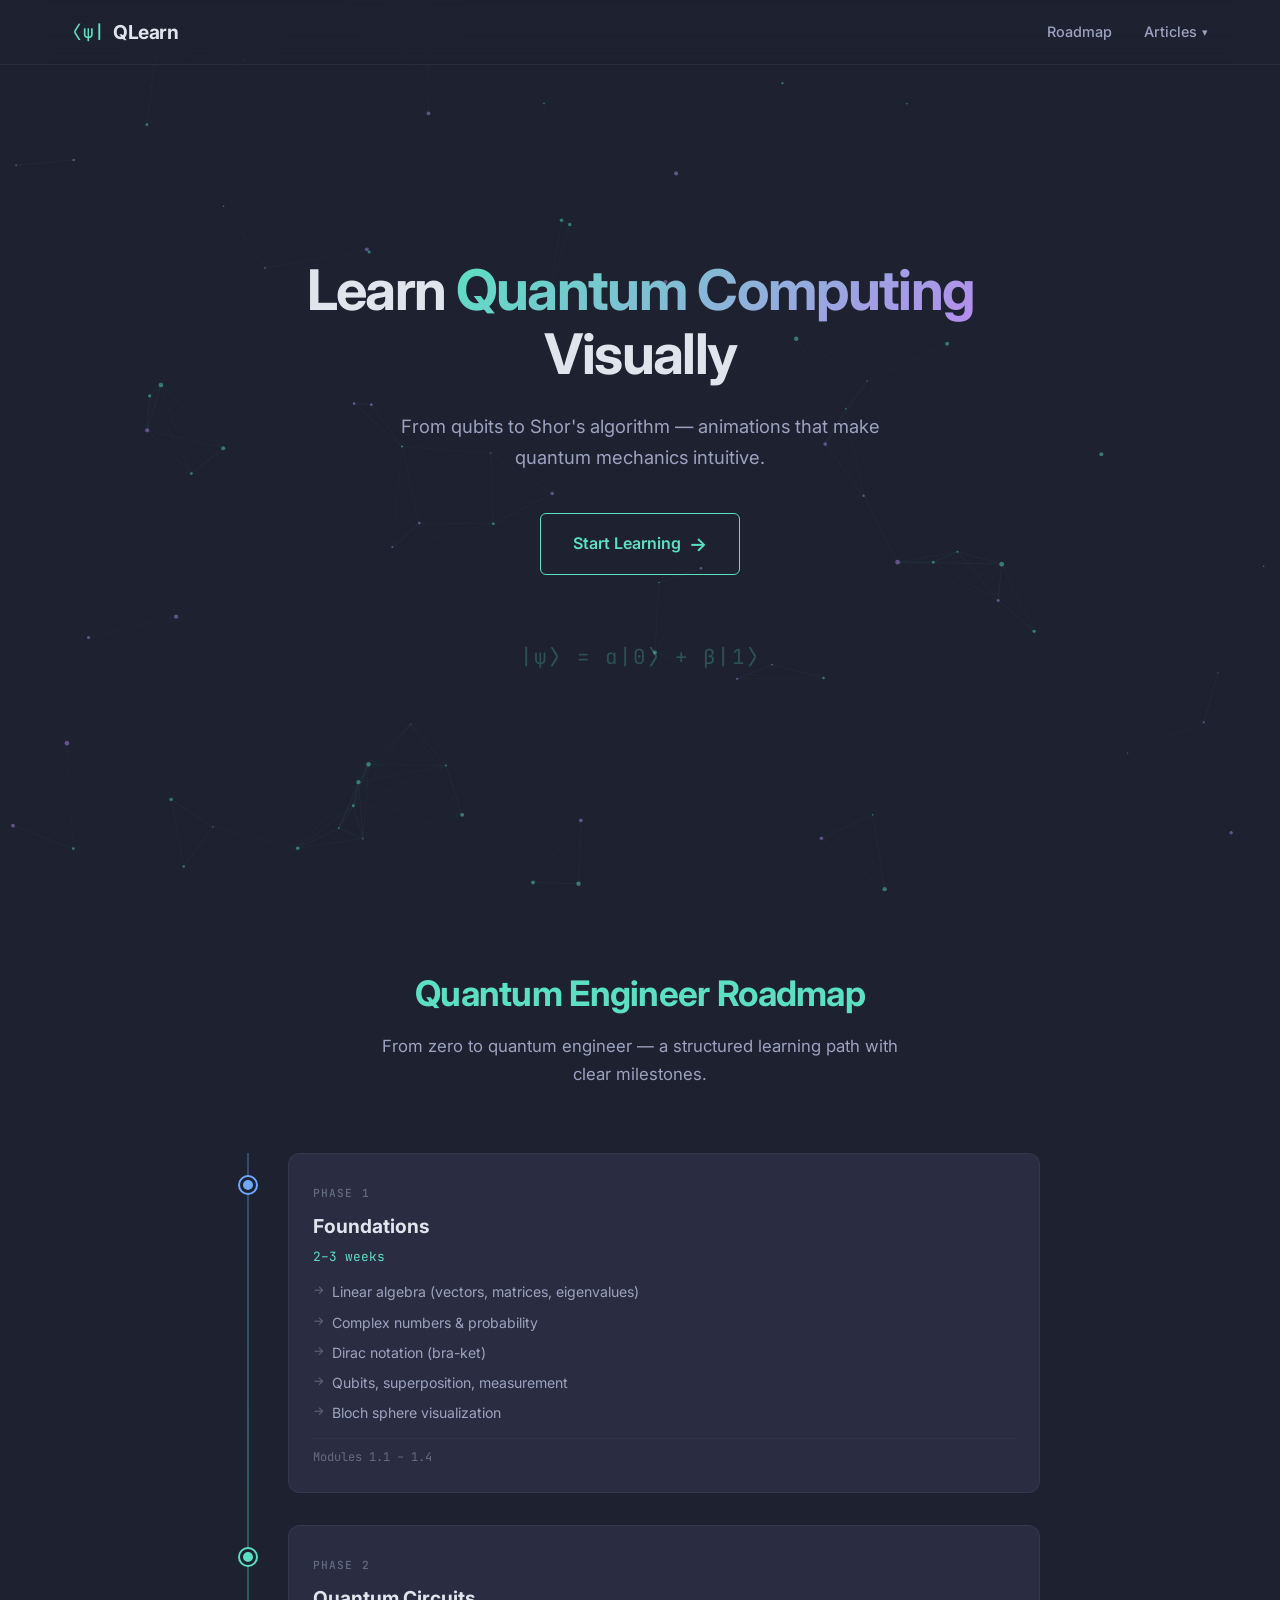
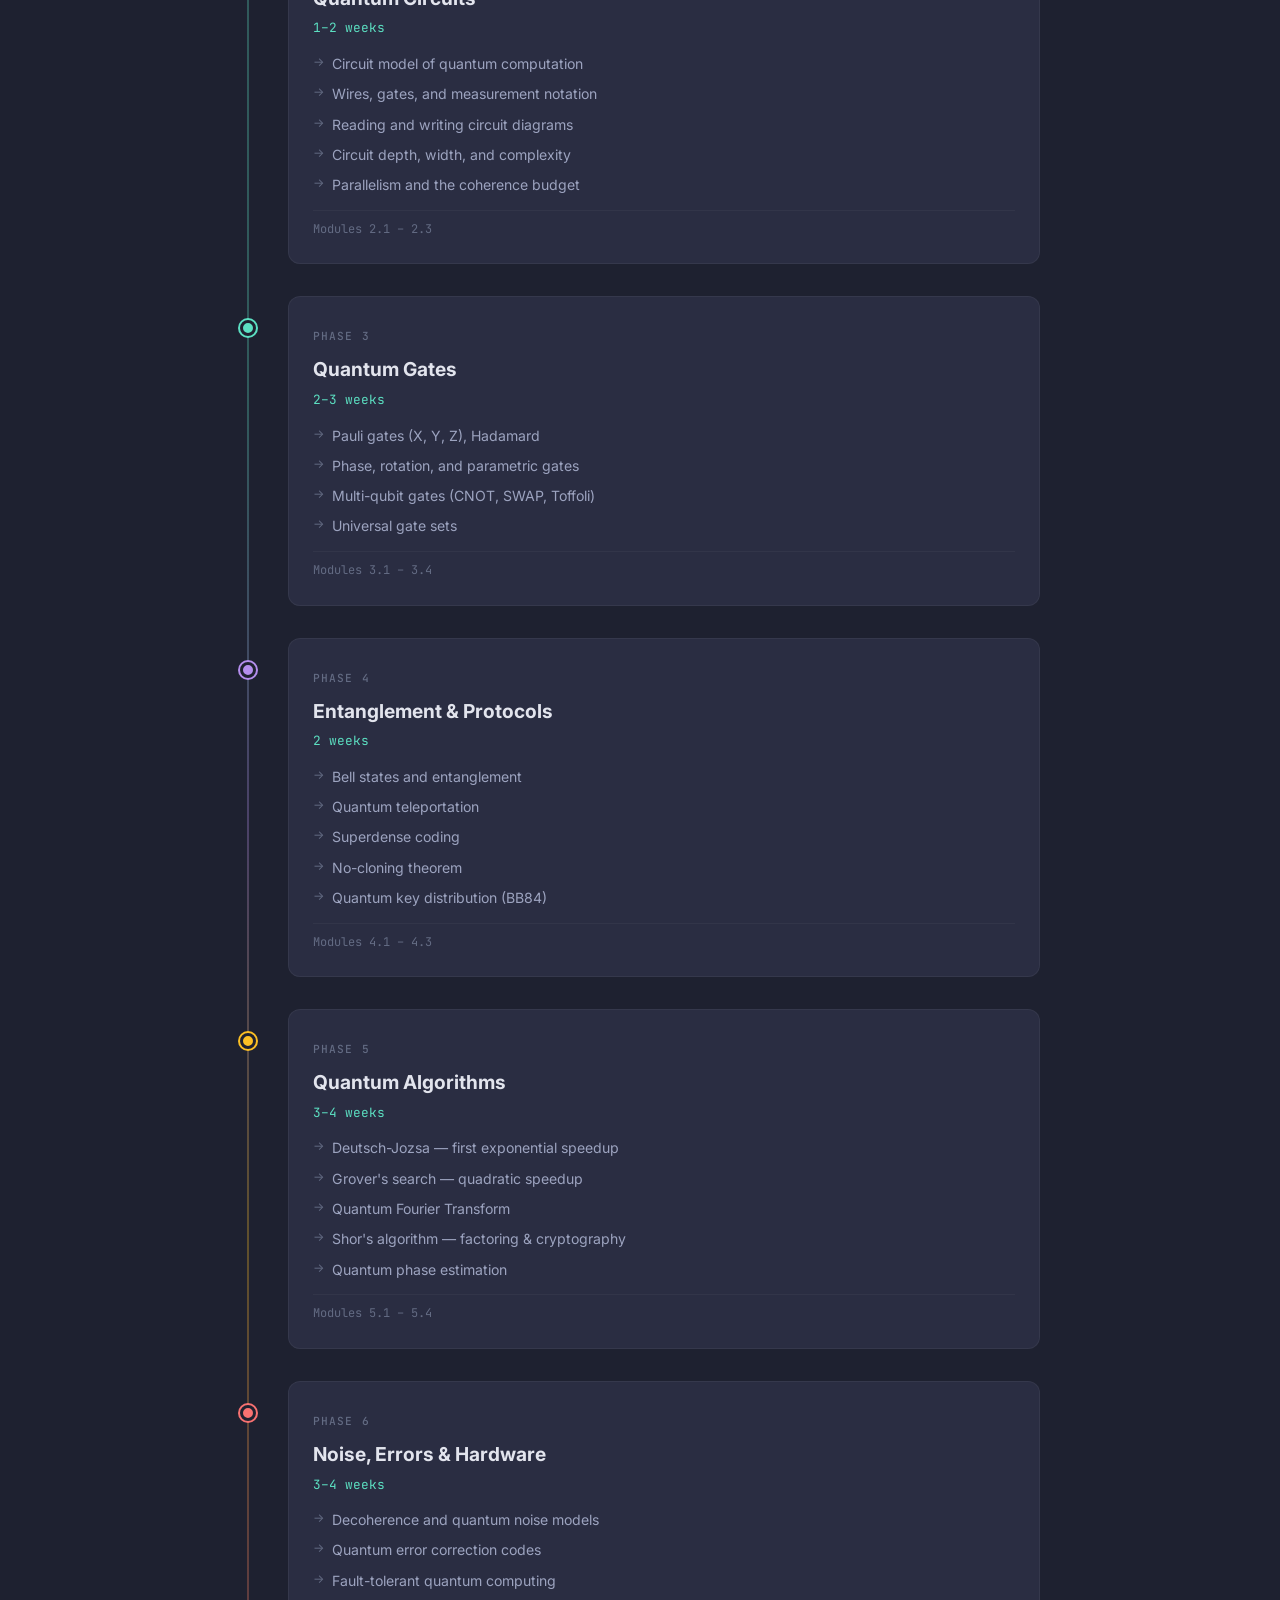
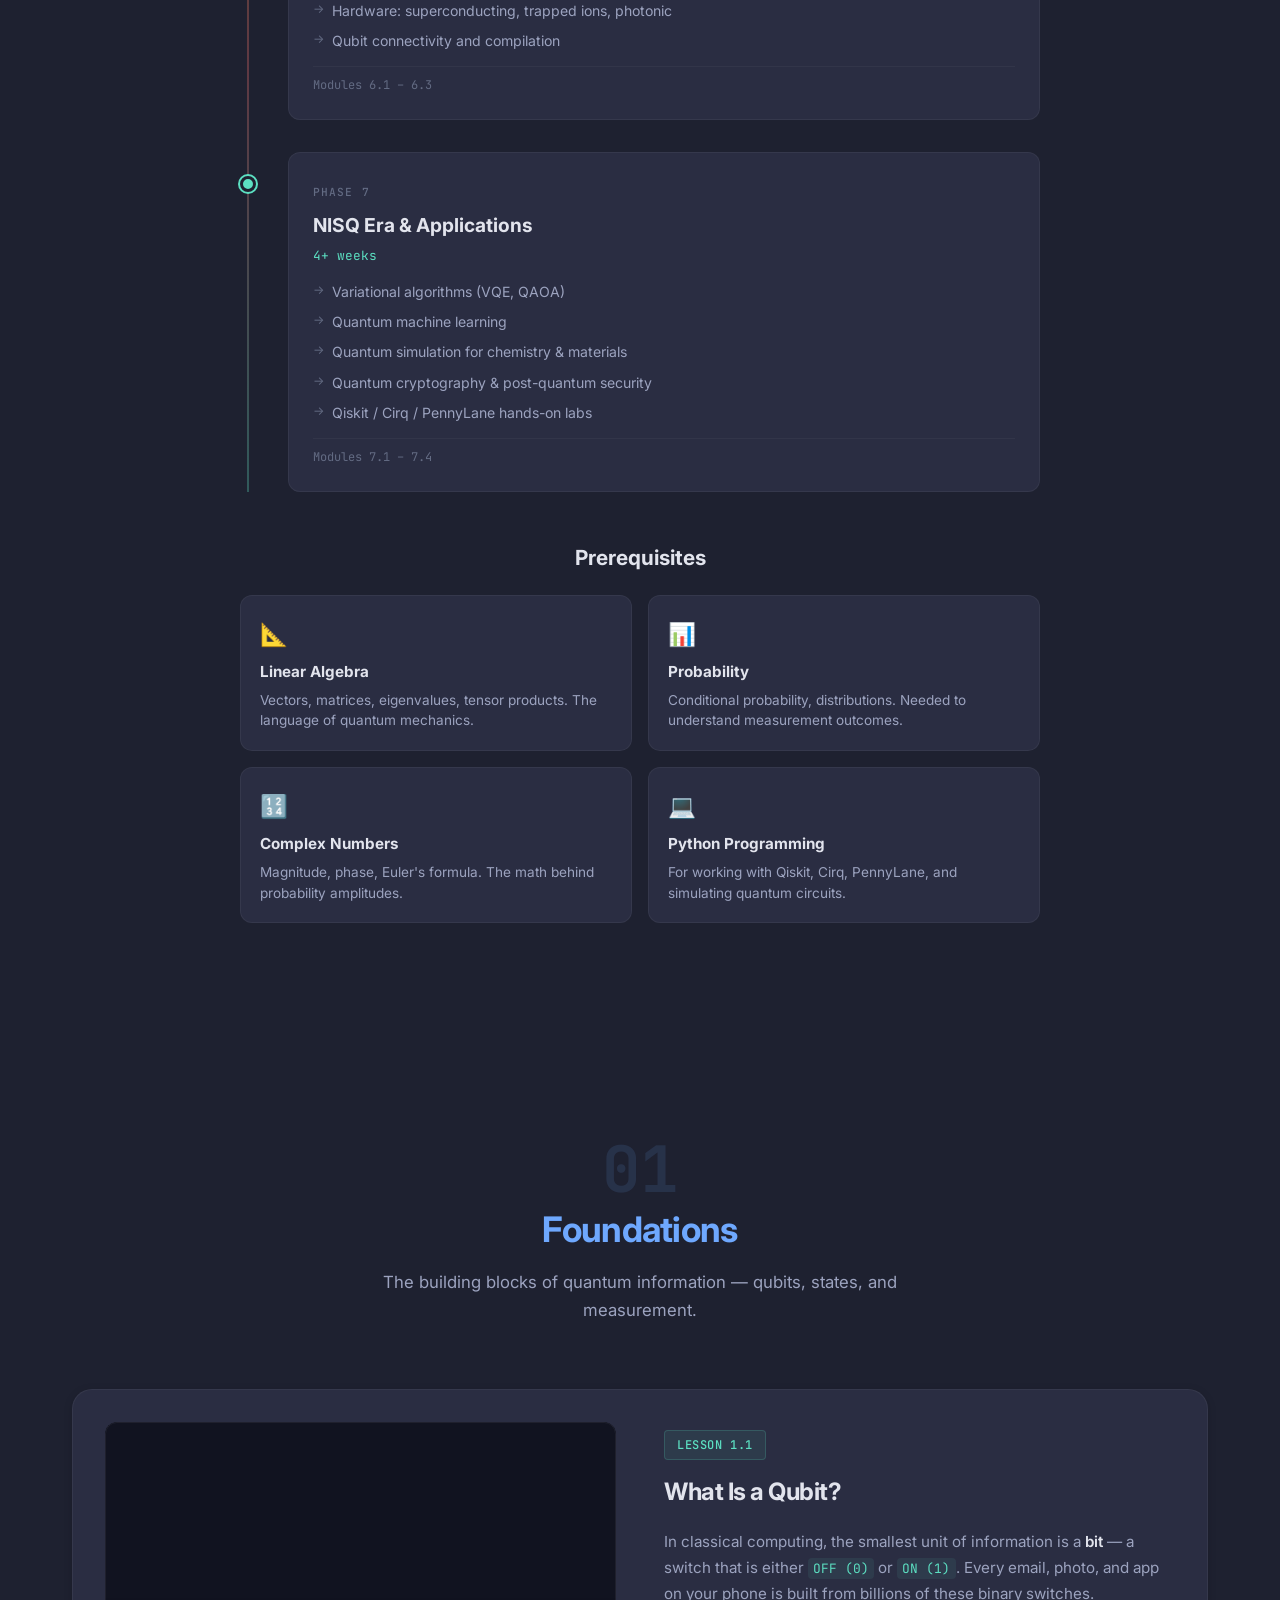
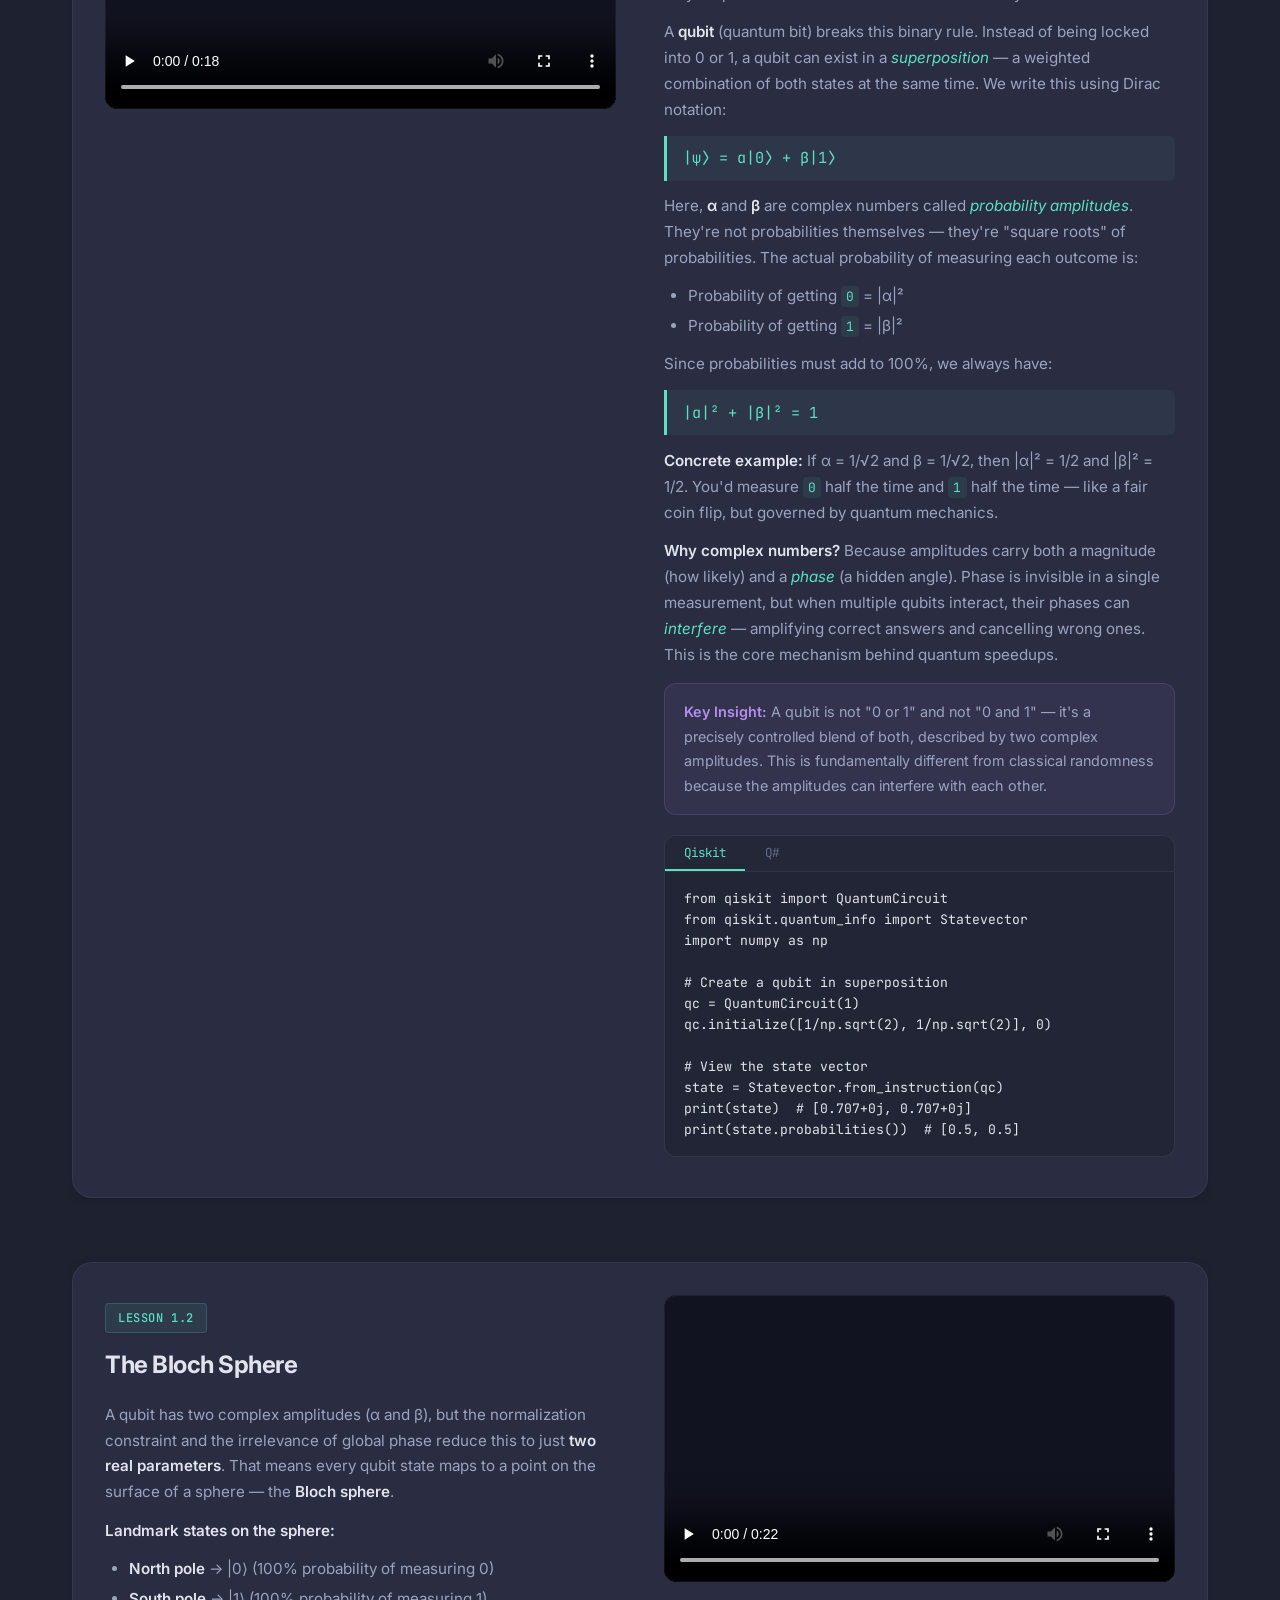
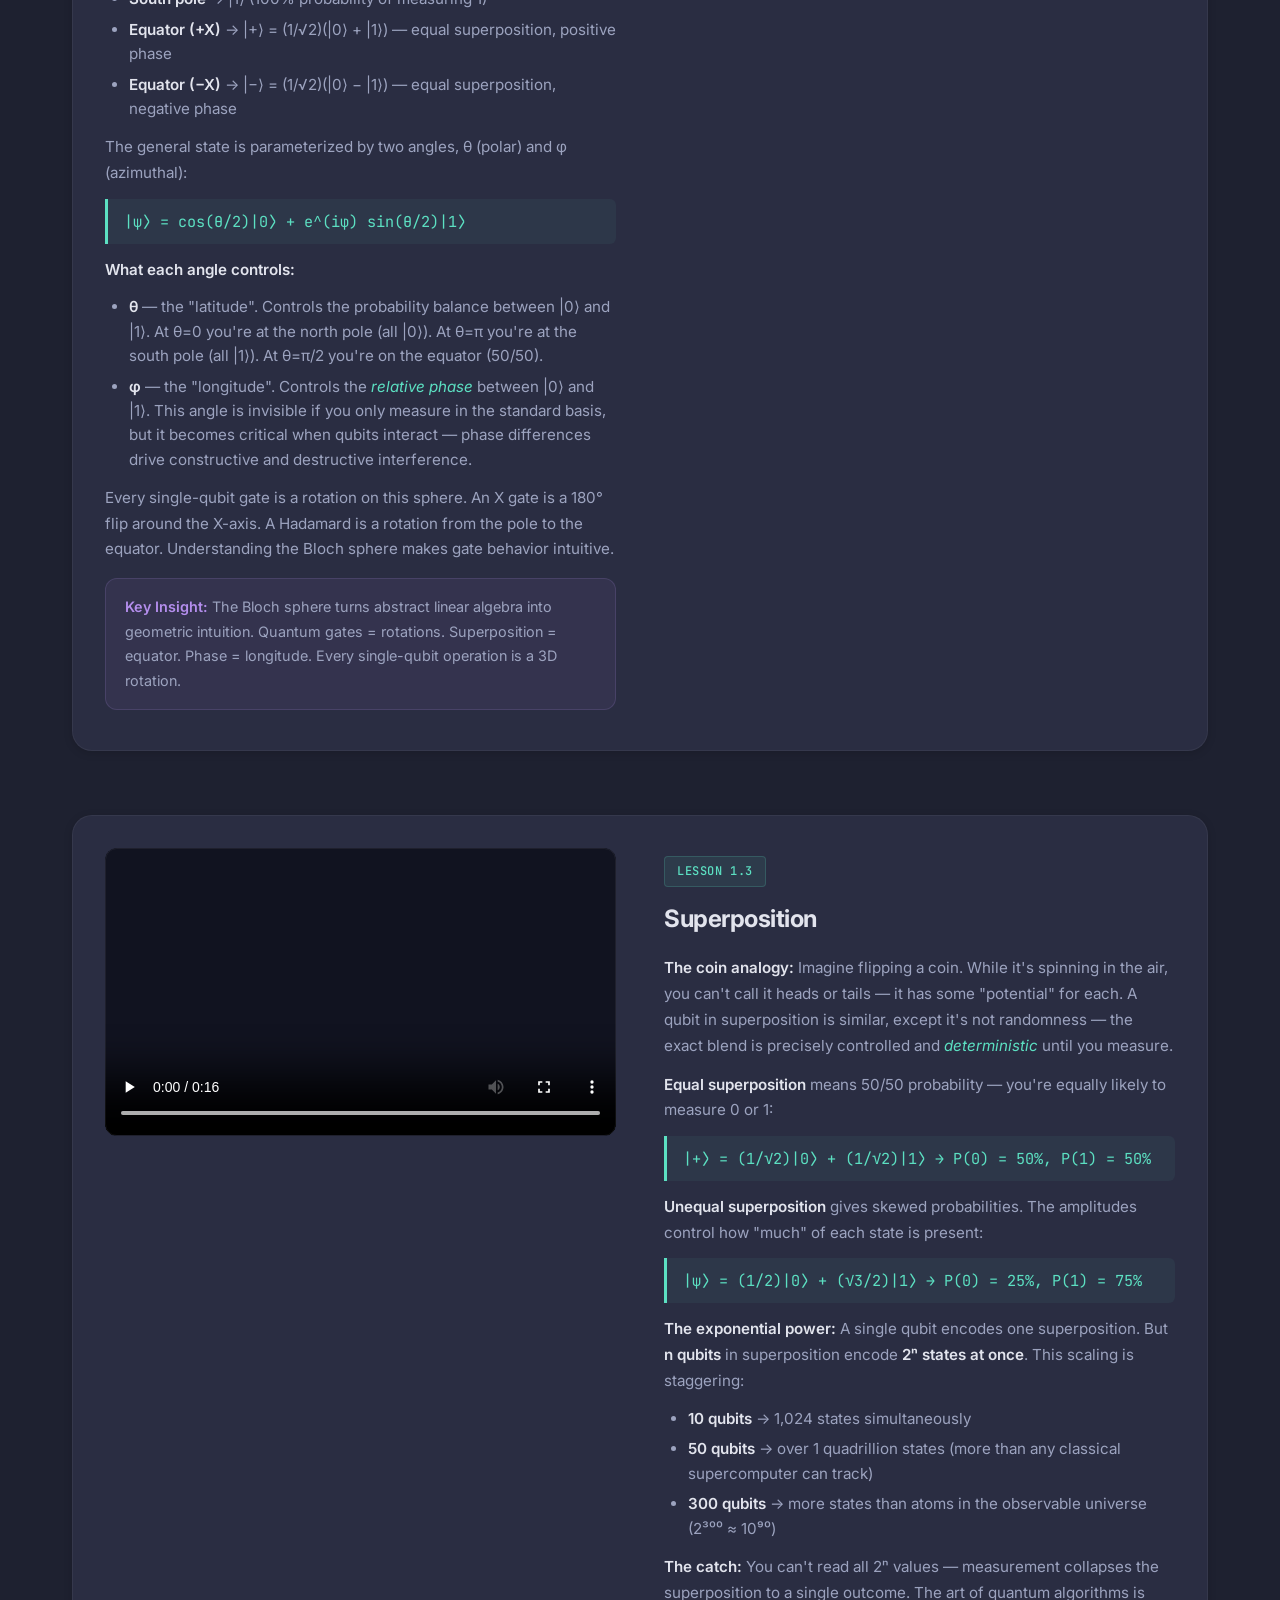
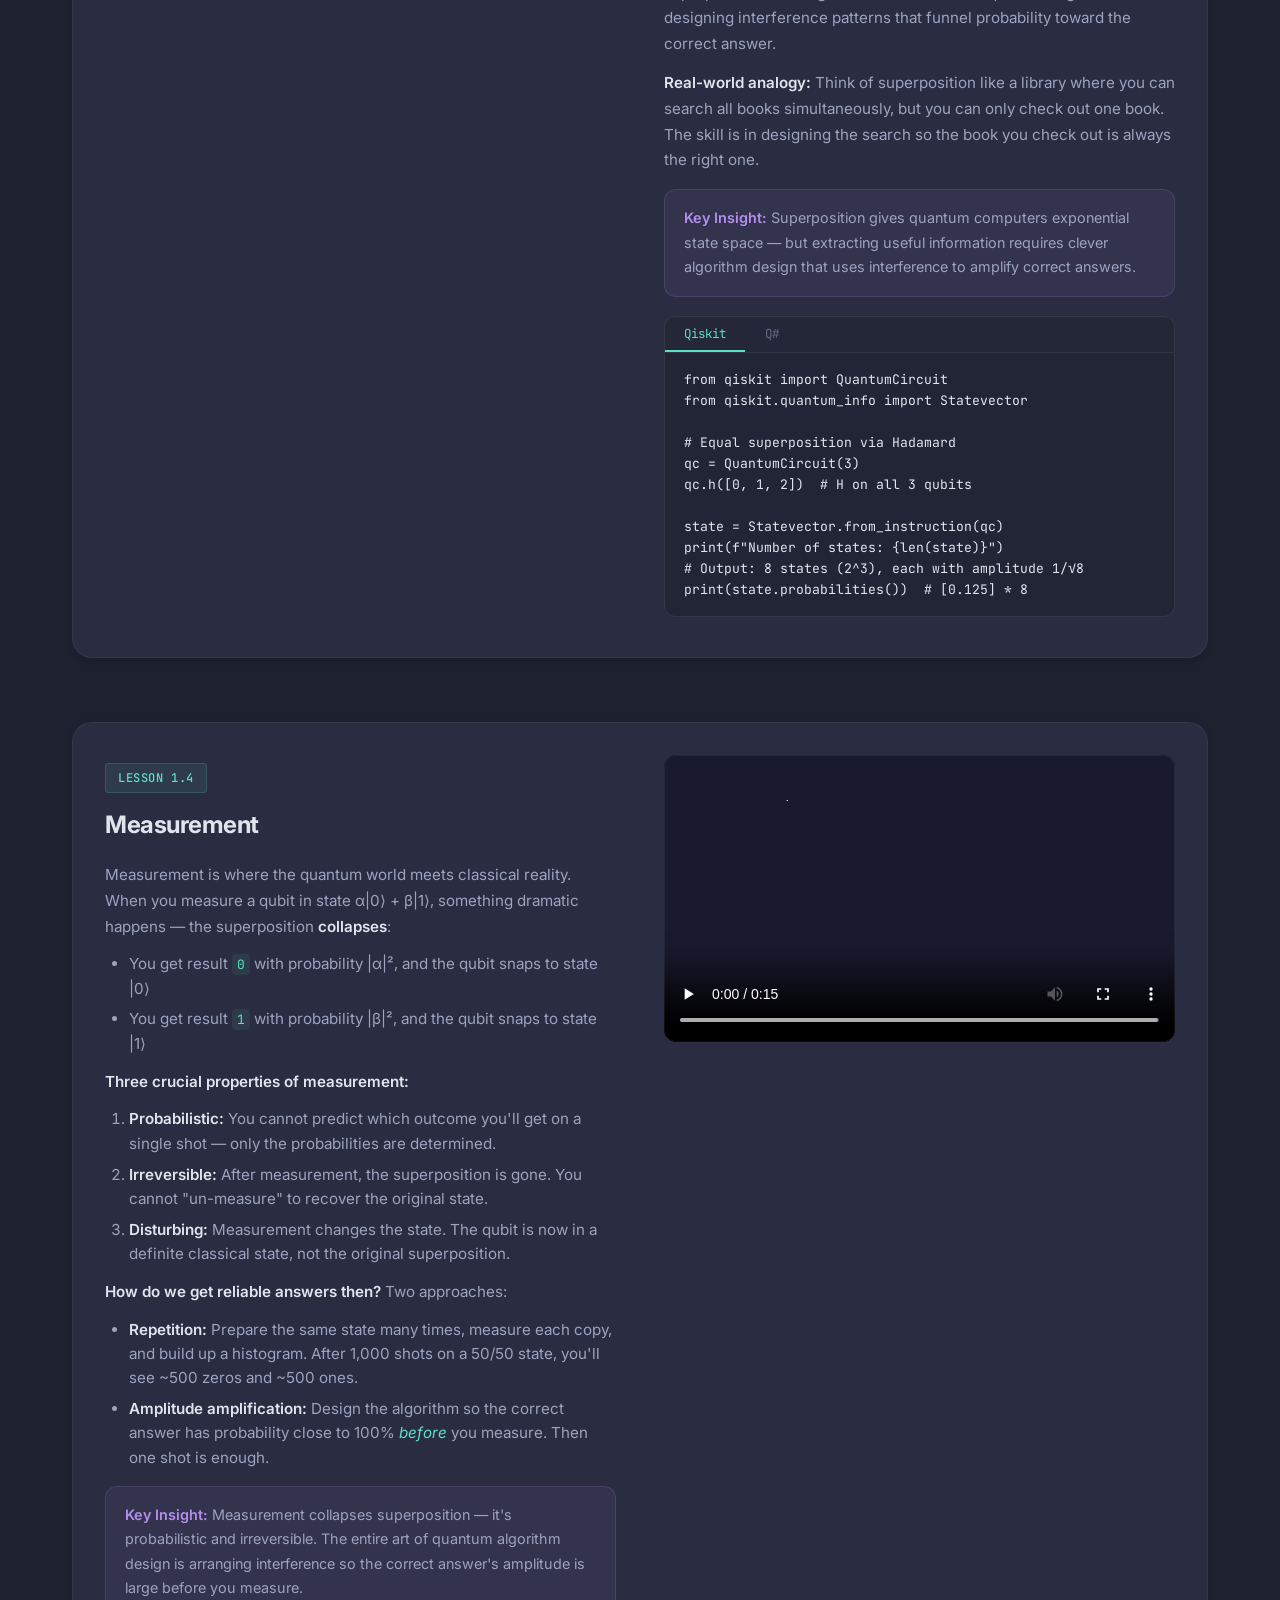
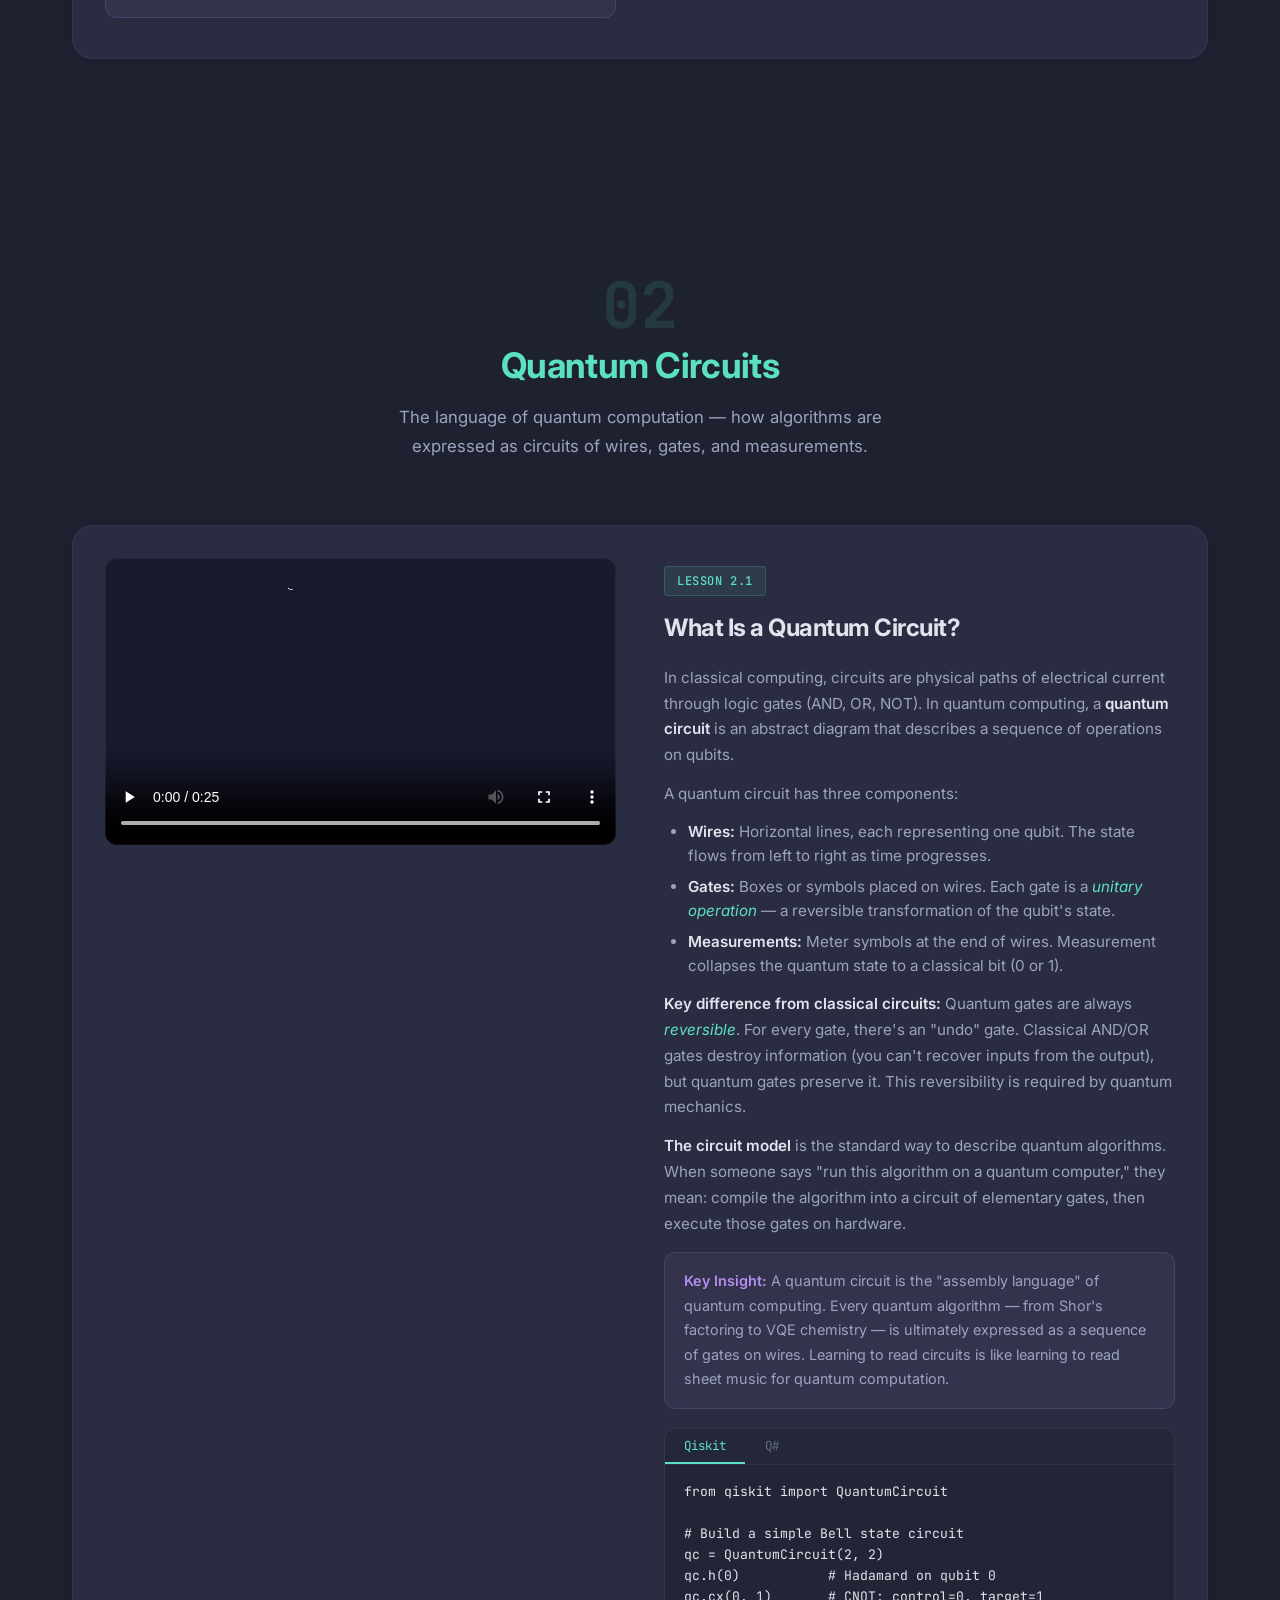
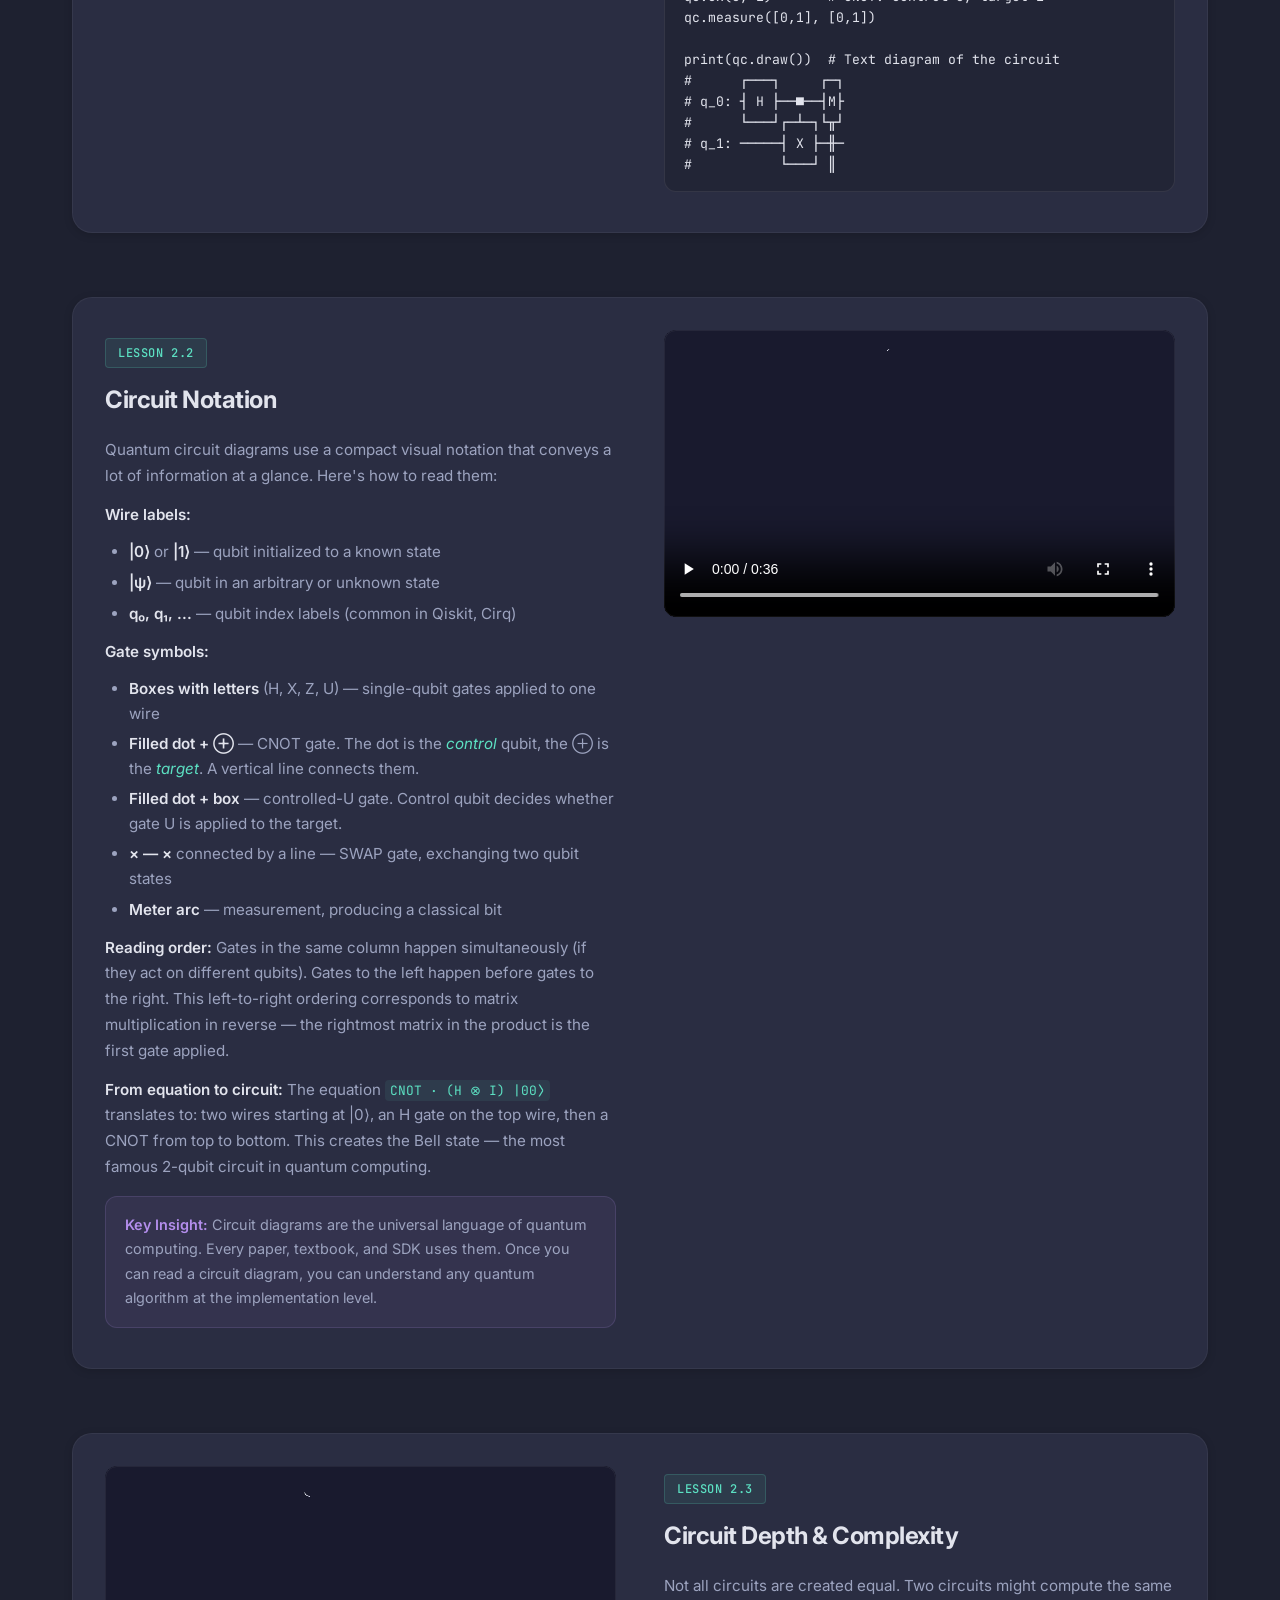
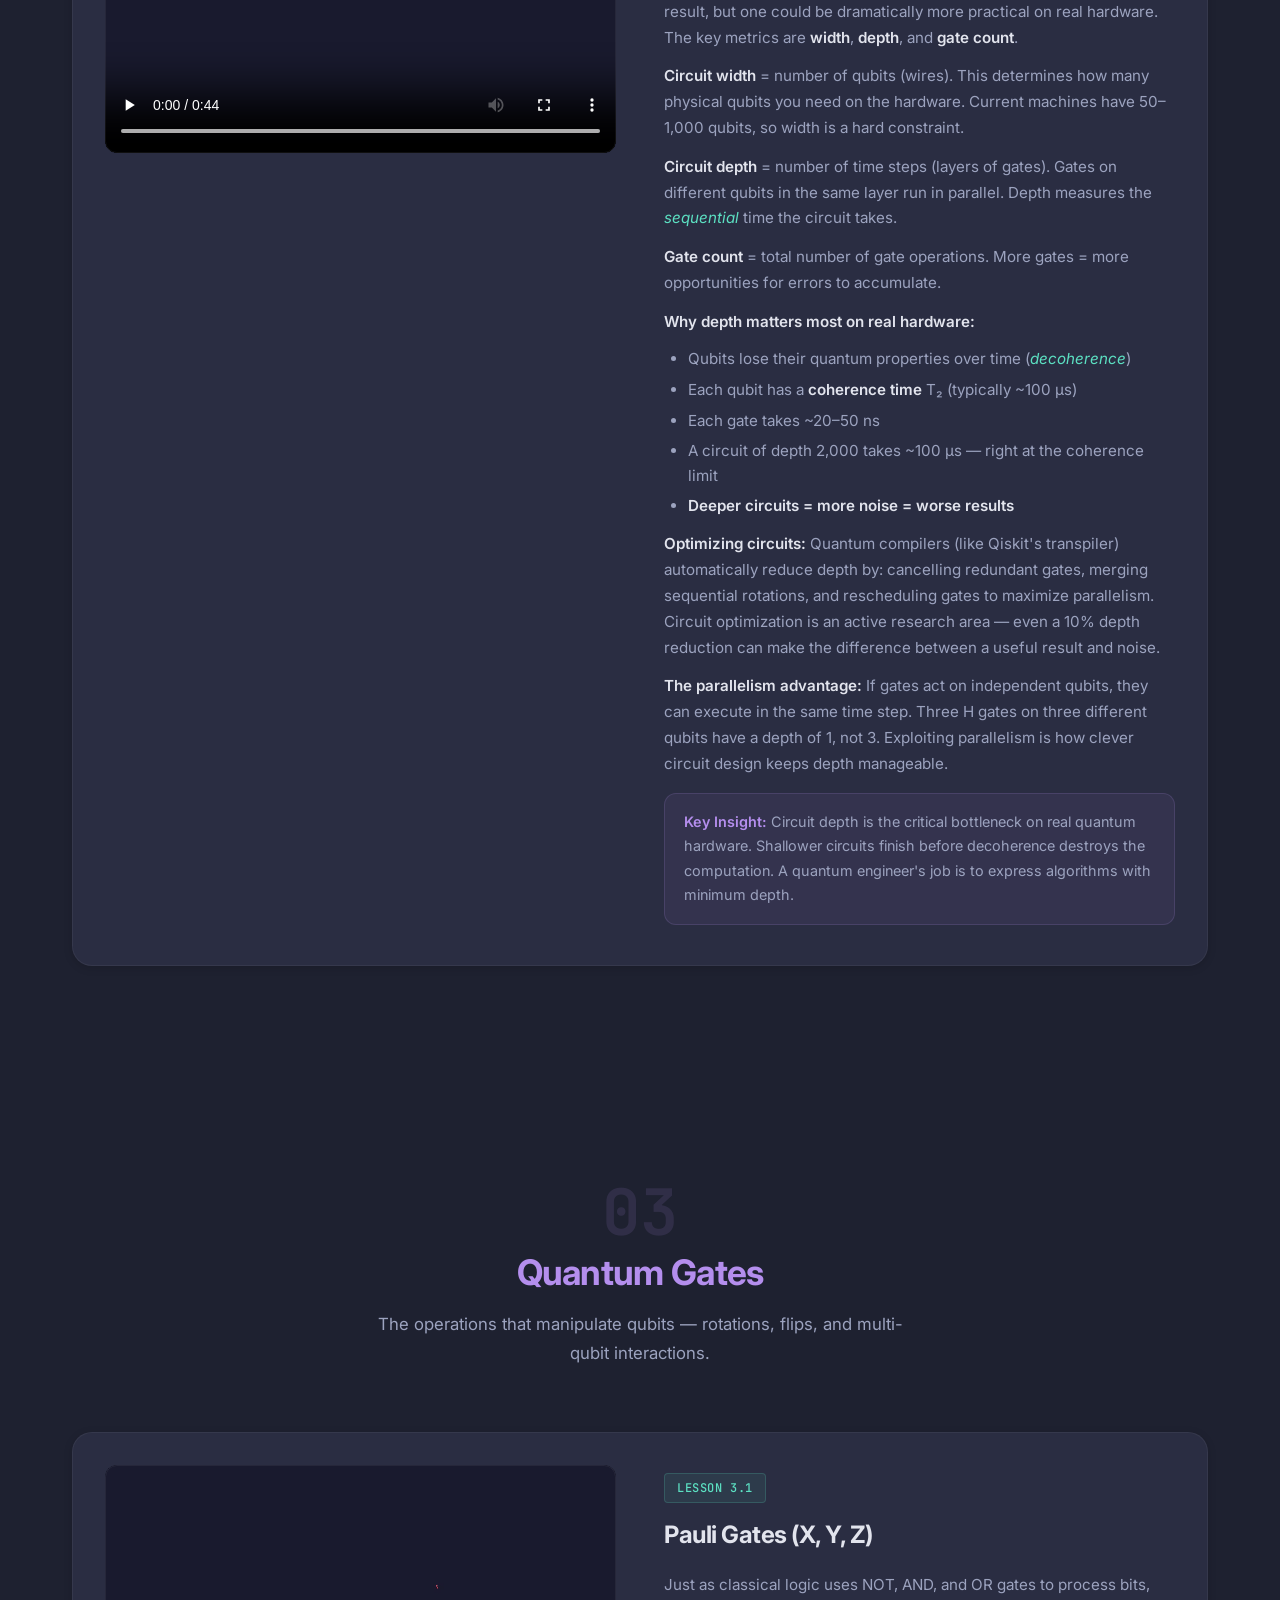
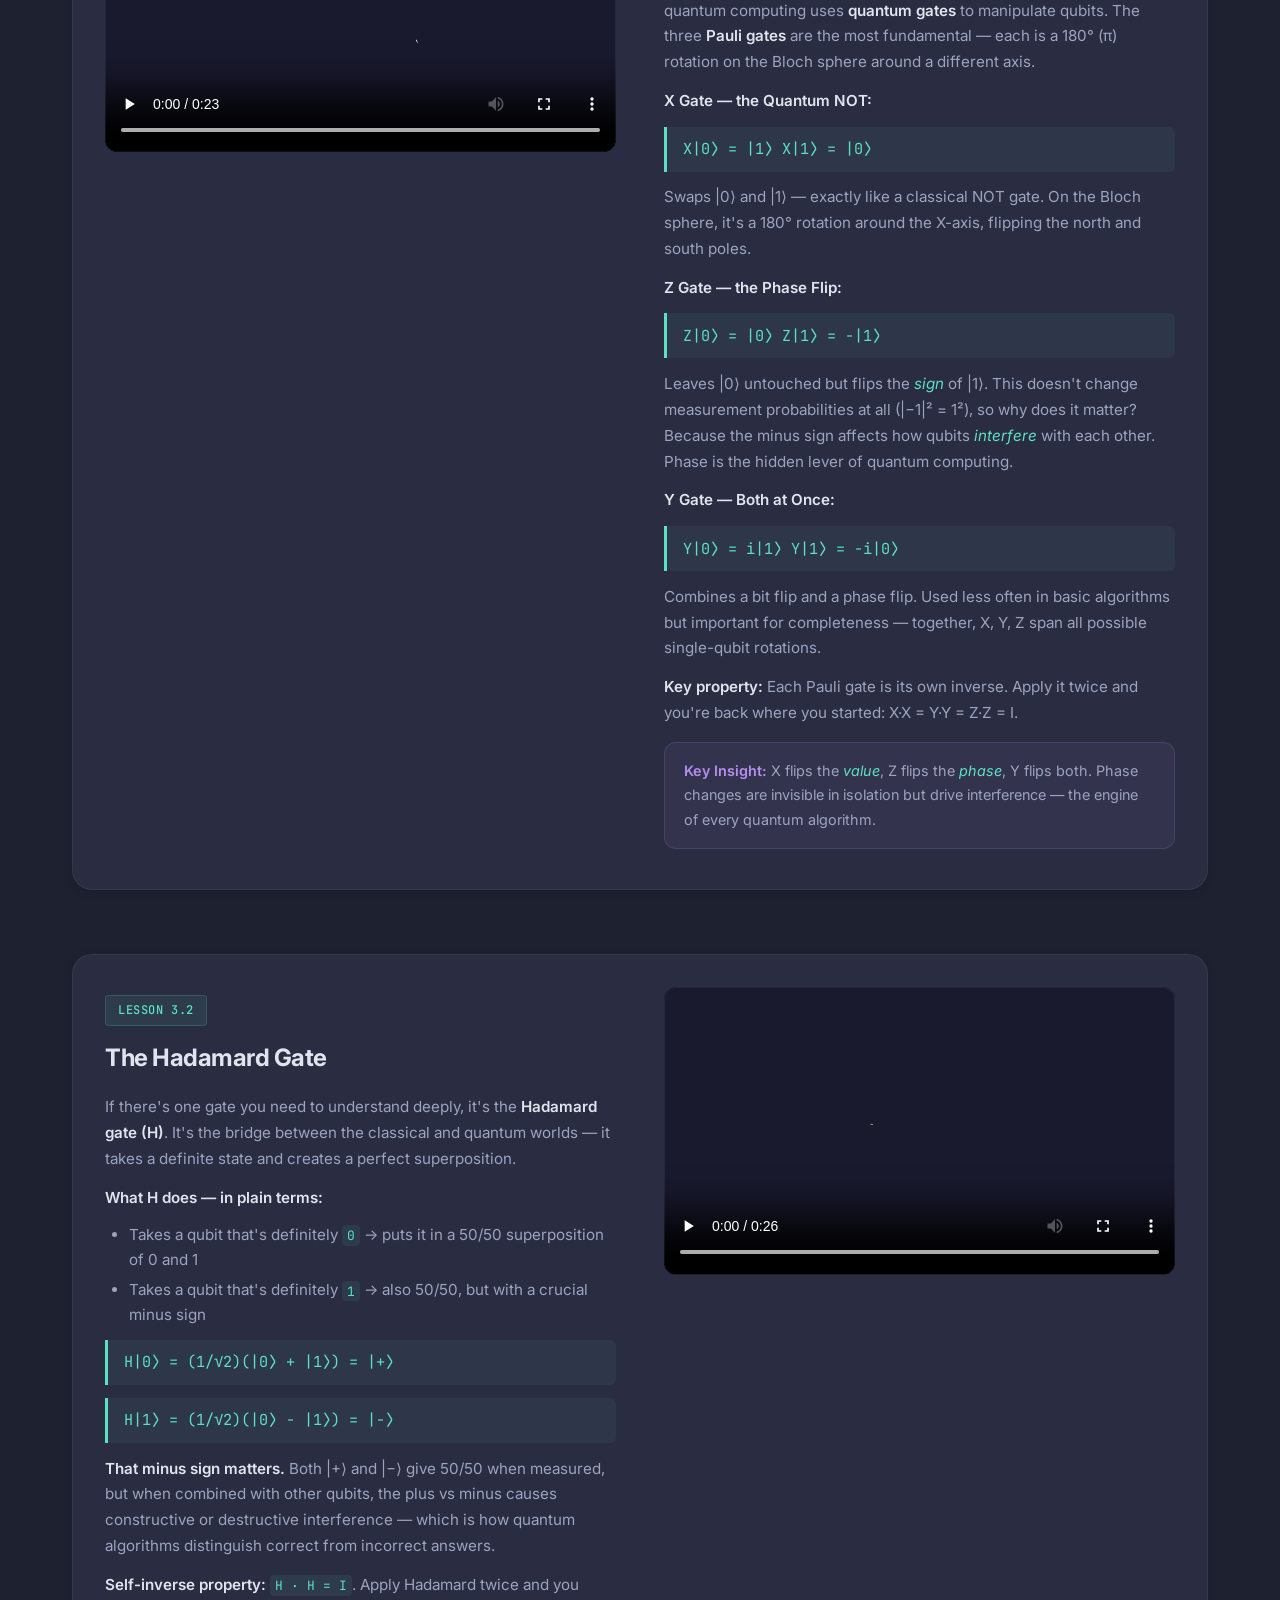
==== commit afb5ba57: "Add airclip-compressed WebM videos (31MB MP4 -> 3MB WebM, ~10x smaller) - Compressed all 25 videos u" ====
--- a/docs/index.html
+++ b/docs/index.html
@@ -230,6 +230,7 @@
             <article class="lesson" id="lesson-1-1">
                 <div class="lesson-video">
                     <video controls preload="metadata" poster="">
+                        <source src="videos/webm/WhatIsAQubit.webm" type="video/webm">
                         <source src="videos/WhatIsAQubit.mp4" type="video/mp4">
                     </video>
                 </div>
@@ -316,6 +317,7 @@
             <article class="lesson" id="lesson-1-2">
                 <div class="lesson-video">
                     <video controls preload="metadata">
+                        <source src="videos/webm/BlochSphereScene.webm" type="video/webm">
                         <source src="videos/BlochSphereScene.mp4" type="video/mp4">
                     </video>
                 </div>
@@ -363,6 +365,7 @@
             <article class="lesson" id="lesson-1-3">
                 <div class="lesson-video">
                     <video controls preload="metadata">
+                        <source src="videos/webm/SuperpositionScene.webm" type="video/webm">
                         <source src="videos/SuperpositionScene.mp4" type="video/mp4">
                     </video>
                 </div>
@@ -451,6 +454,7 @@
             <article class="lesson" id="lesson-1-4">
                 <div class="lesson-video">
                     <video controls preload="metadata">
+                        <source src="videos/webm/MeasurementScene.webm" type="video/webm">
                         <source src="videos/MeasurementScene.mp4" type="video/mp4">
                     </video>
                 </div>
@@ -502,6 +506,7 @@
             <article class="lesson" id="lesson-2-1">
                 <div class="lesson-video">
                     <video controls preload="metadata">
+                        <source src="videos/webm/WhatIsACircuitScene.webm" type="video/webm">
                         <source src="videos/WhatIsACircuitScene.mp4" type="video/mp4">
                     </video>
                 </div>
@@ -584,6 +589,7 @@
             <article class="lesson" id="lesson-2-2">
                 <div class="lesson-video">
                     <video controls preload="metadata">
+                        <source src="videos/webm/CircuitNotationScene.webm" type="video/webm">
                         <source src="videos/CircuitNotationScene.mp4" type="video/mp4">
                     </video>
                 </div>
@@ -633,6 +639,7 @@
             <article class="lesson" id="lesson-2-3">
                 <div class="lesson-video">
                     <video controls preload="metadata">
+                        <source src="videos/webm/CircuitDepthScene.webm" type="video/webm">
                         <source src="videos/CircuitDepthScene.mp4" type="video/mp4">
                     </video>
                 </div>
@@ -695,6 +702,7 @@
             <article class="lesson" id="lesson-3-1">
                 <div class="lesson-video">
                     <video controls preload="metadata">
+                        <source src="videos/webm/PauliGatesScene.webm" type="video/webm">
                         <source src="videos/PauliGatesScene.mp4" type="video/mp4">
                     </video>
                 </div>
@@ -742,6 +750,7 @@
             <article class="lesson" id="lesson-3-2">
                 <div class="lesson-video">
                     <video controls preload="metadata">
+                        <source src="videos/webm/HadamardGateScene.webm" type="video/webm">
                         <source src="videos/HadamardGateScene.mp4" type="video/mp4">
                     </video>
                 </div>
@@ -826,6 +835,7 @@
             <article class="lesson" id="lesson-3-3">
                 <div class="lesson-video">
                     <video controls preload="metadata">
+                        <source src="videos/webm/PhaseGatesScene.webm" type="video/webm">
                         <source src="videos/PhaseGatesScene.mp4" type="video/mp4">
                     </video>
                 </div>
@@ -875,6 +885,7 @@
             <article class="lesson" id="lesson-3-4">
                 <div class="lesson-video">
                     <video controls preload="metadata">
+                        <source src="videos/webm/MultiQubitGatesScene.webm" type="video/webm">
                         <source src="videos/MultiQubitGatesScene.mp4" type="video/mp4">
                     </video>
                 </div>
@@ -940,6 +951,7 @@
             <article class="lesson" id="lesson-4-1">
                 <div class="lesson-video">
                     <video controls preload="metadata">
+                        <source src="videos/webm/BellStatesScene.webm" type="video/webm">
                         <source src="videos/BellStatesScene.mp4" type="video/mp4">
                     </video>
                 </div>
@@ -1023,6 +1035,7 @@
             <article class="lesson" id="lesson-4-2">
                 <div class="lesson-video">
                     <video controls preload="metadata">
+                        <source src="videos/webm/QuantumTeleportationScene.webm" type="video/webm">
                         <source src="videos/QuantumTeleportationScene.mp4" type="video/mp4">
                     </video>
                 </div>
@@ -1079,6 +1092,7 @@
             <article class="lesson" id="lesson-4-3">
                 <div class="lesson-video">
                     <video controls preload="metadata">
+                        <source src="videos/webm/SuperdenseCodingScene.webm" type="video/webm">
                         <source src="videos/SuperdenseCodingScene.mp4" type="video/mp4">
                     </video>
                 </div>
@@ -1140,6 +1154,7 @@
             <article class="lesson" id="lesson-5-1">
                 <div class="lesson-video">
                     <video controls preload="metadata">
+                        <source src="videos/webm/DeutschJozsaScene.webm" type="video/webm">
                         <source src="videos/DeutschJozsaScene.mp4" type="video/mp4">
                     </video>
                 </div>
@@ -1226,6 +1241,7 @@
             <article class="lesson" id="lesson-5-2">
                 <div class="lesson-video">
                     <video controls preload="metadata">
+                        <source src="videos/webm/GroversSearchScene.webm" type="video/webm">
                         <source src="videos/GroversSearchScene.mp4" type="video/mp4">
                     </video>
                 </div>
@@ -1327,6 +1343,7 @@
             <article class="lesson" id="lesson-5-3">
                 <div class="lesson-video">
                     <video controls preload="metadata">
+                        <source src="videos/webm/QFTScene.webm" type="video/webm">
                         <source src="videos/QFTScene.mp4" type="video/mp4">
                     </video>
                 </div>
@@ -1384,6 +1401,7 @@
             <article class="lesson" id="lesson-5-4">
                 <div class="lesson-video">
                     <video controls preload="metadata">
+                        <source src="videos/webm/ShorsAlgorithmScene.webm" type="video/webm">
                         <source src="videos/ShorsAlgorithmScene.mp4" type="video/mp4">
                     </video>
                 </div>
@@ -1444,6 +1462,7 @@
             <article class="lesson visible" id="lesson-6-1">
                 <div class="lesson-video">
                     <video controls preload="metadata">
+                        <source src="videos/webm/NoiseDecoherenceScene.webm" type="video/webm">
                         <source src="videos/NoiseDecoherenceScene.mp4" type="video/mp4">
                     </video>
                 </div>
@@ -1480,6 +1499,7 @@
             <article class="lesson visible" id="lesson-6-2">
                 <div class="lesson-video">
                     <video controls preload="metadata">
+                        <source src="videos/webm/ErrorCorrectionScene.webm" type="video/webm">
                         <source src="videos/ErrorCorrectionScene.mp4" type="video/mp4">
                     </video>
                 </div>
@@ -1521,6 +1541,7 @@
             <article class="lesson visible" id="lesson-6-3">
                 <div class="lesson-video">
                     <video controls preload="metadata">
+                        <source src="videos/webm/HardwarePlatformsScene.webm" type="video/webm">
                         <source src="videos/HardwarePlatformsScene.mp4" type="video/mp4">
                     </video>
                 </div>
@@ -1583,6 +1604,7 @@
             <article class="lesson visible" id="lesson-7-1">
                 <div class="lesson-video">
                     <video controls preload="metadata">
+                        <source src="videos/webm/VQEScene.webm" type="video/webm">
                         <source src="videos/VQEScene.mp4" type="video/mp4">
                     </video>
                 </div>
@@ -1621,6 +1643,7 @@
             <article class="lesson visible" id="lesson-7-2">
                 <div class="lesson-video">
                     <video controls preload="metadata">
+                        <source src="videos/webm/QAOAScene.webm" type="video/webm">
                         <source src="videos/QAOAScene.mp4" type="video/mp4">
                     </video>
                 </div>
@@ -1662,6 +1685,7 @@
             <article class="lesson visible" id="lesson-7-3">
                 <div class="lesson-video">
                     <video controls preload="metadata">
+                        <source src="videos/webm/BB84Scene.webm" type="video/webm">
                         <source src="videos/BB84Scene.mp4" type="video/mp4">
                     </video>
                 </div>
@@ -1696,6 +1720,7 @@
             <article class="lesson visible" id="lesson-7-4">
                 <div class="lesson-video">
                     <video controls preload="metadata">
+                        <source src="videos/webm/QuantumMLScene.webm" type="video/webm">
                         <source src="videos/QuantumMLScene.mp4" type="video/mp4">
                     </video>
                 </div>
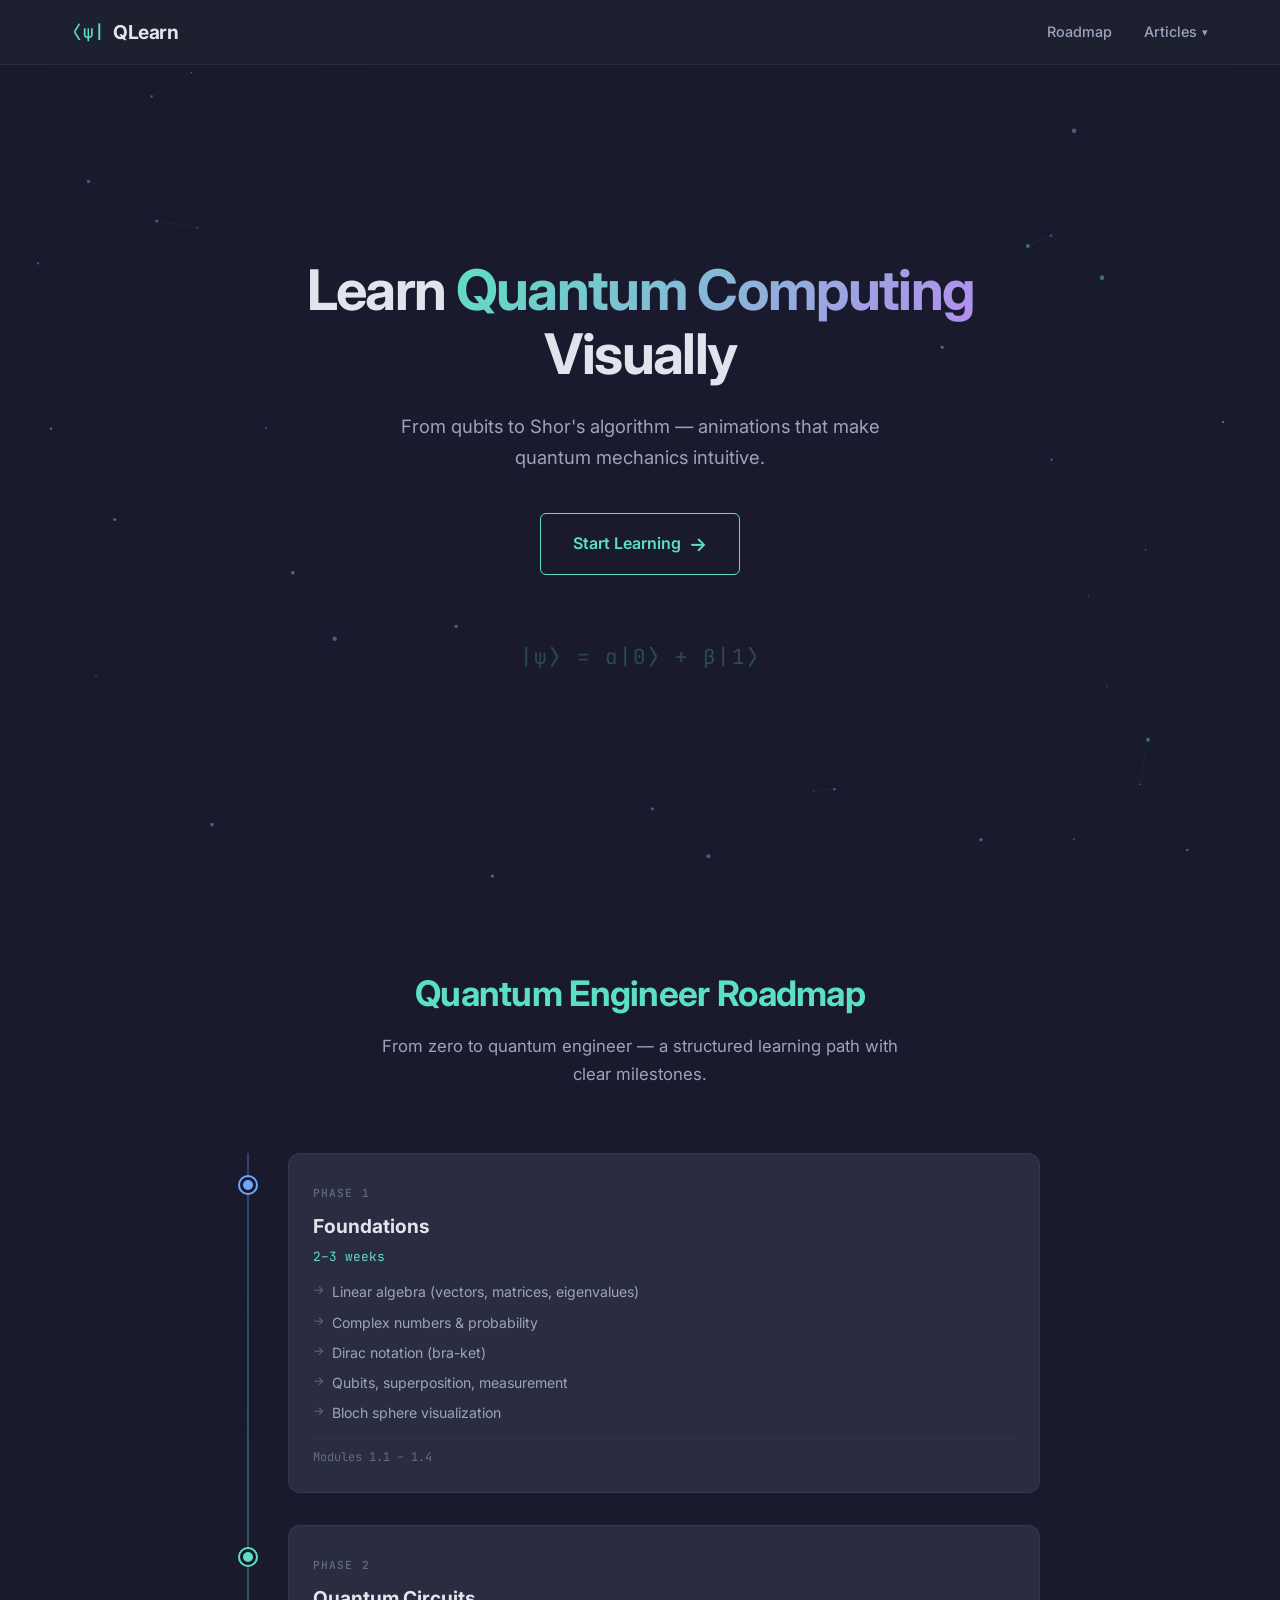
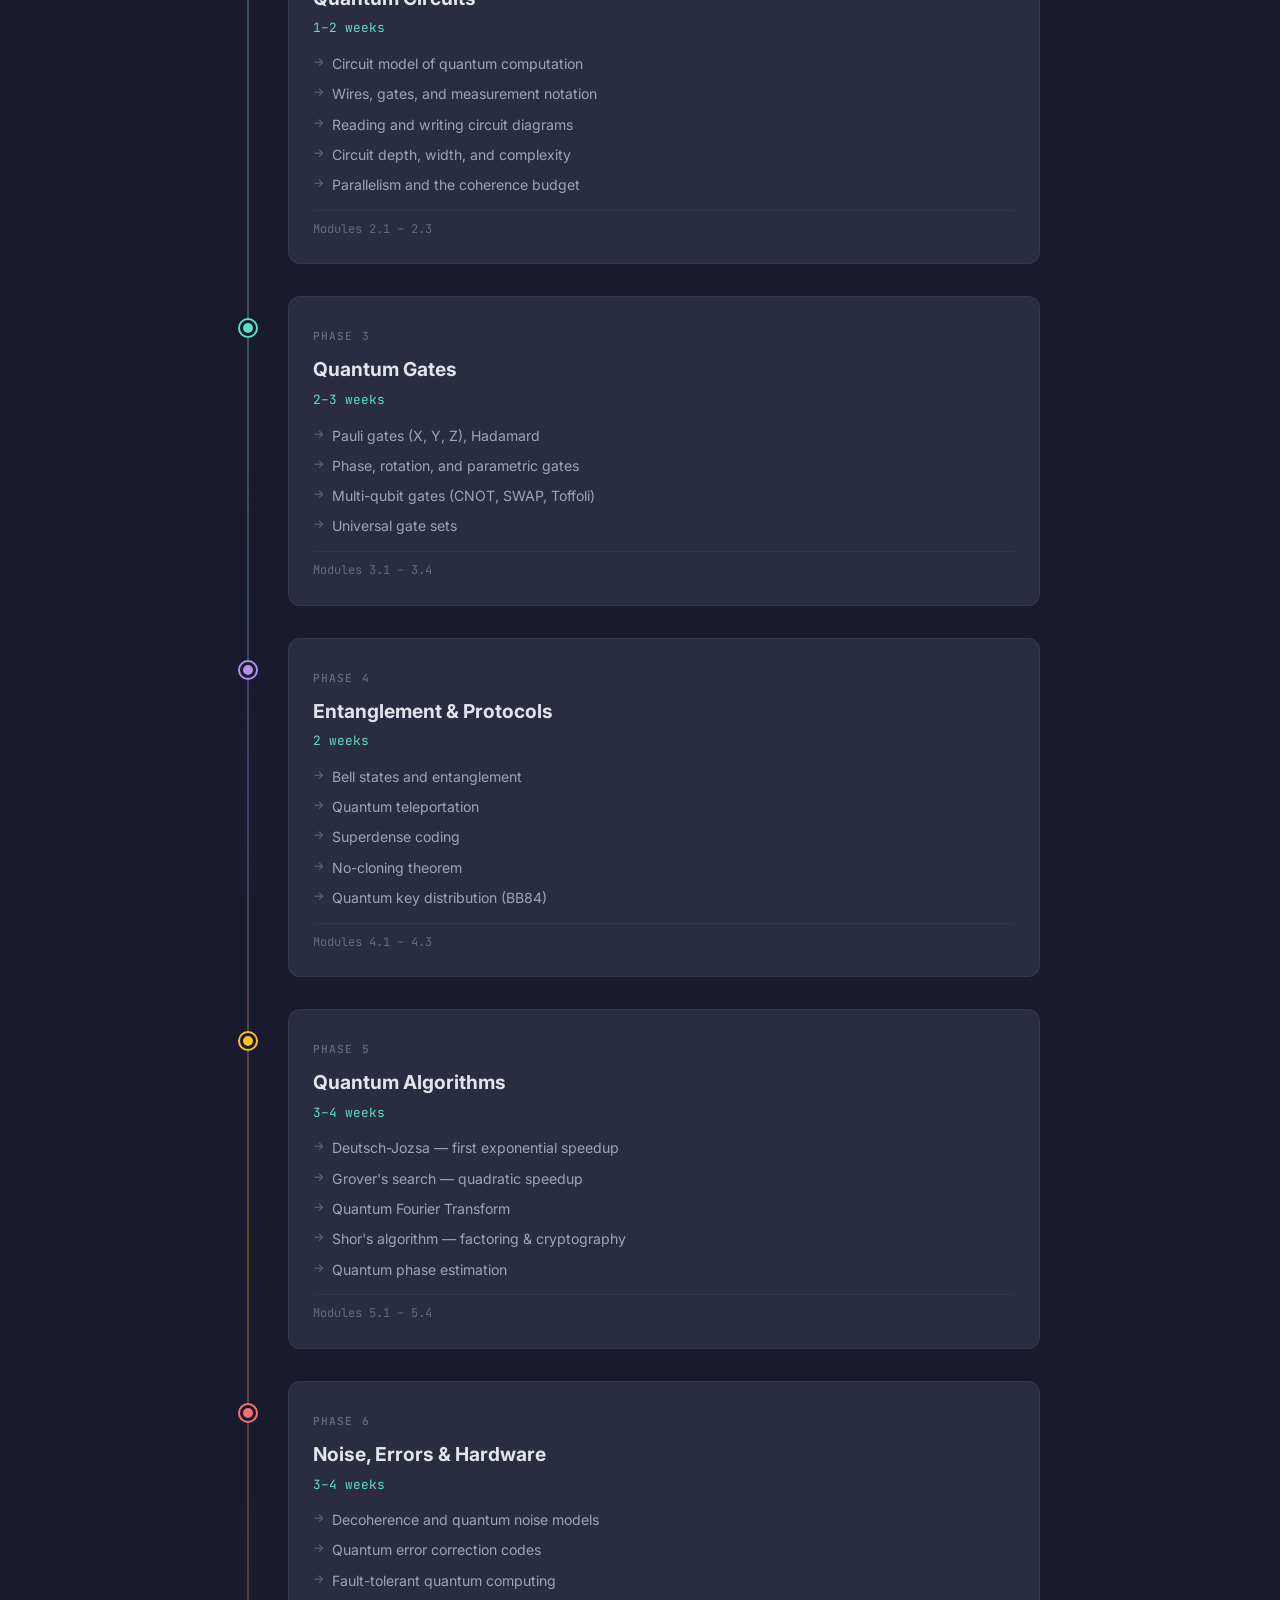
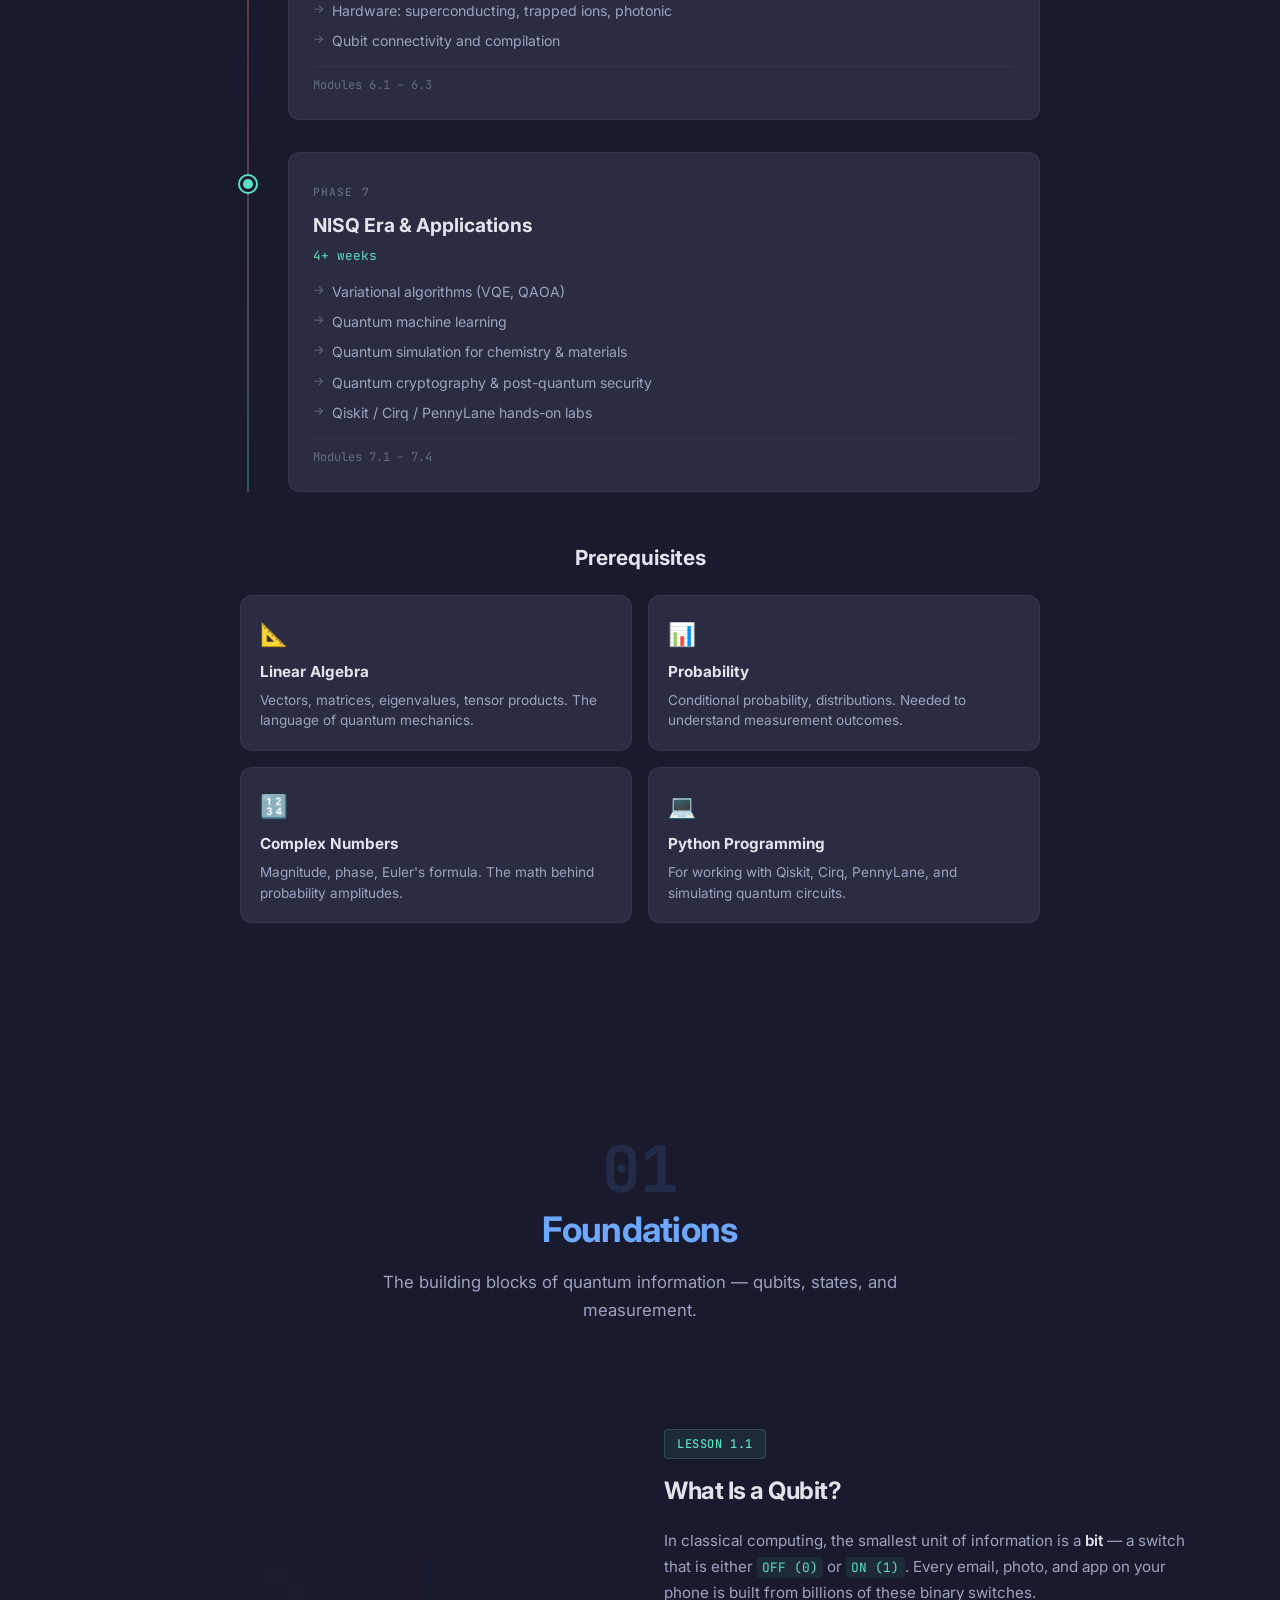
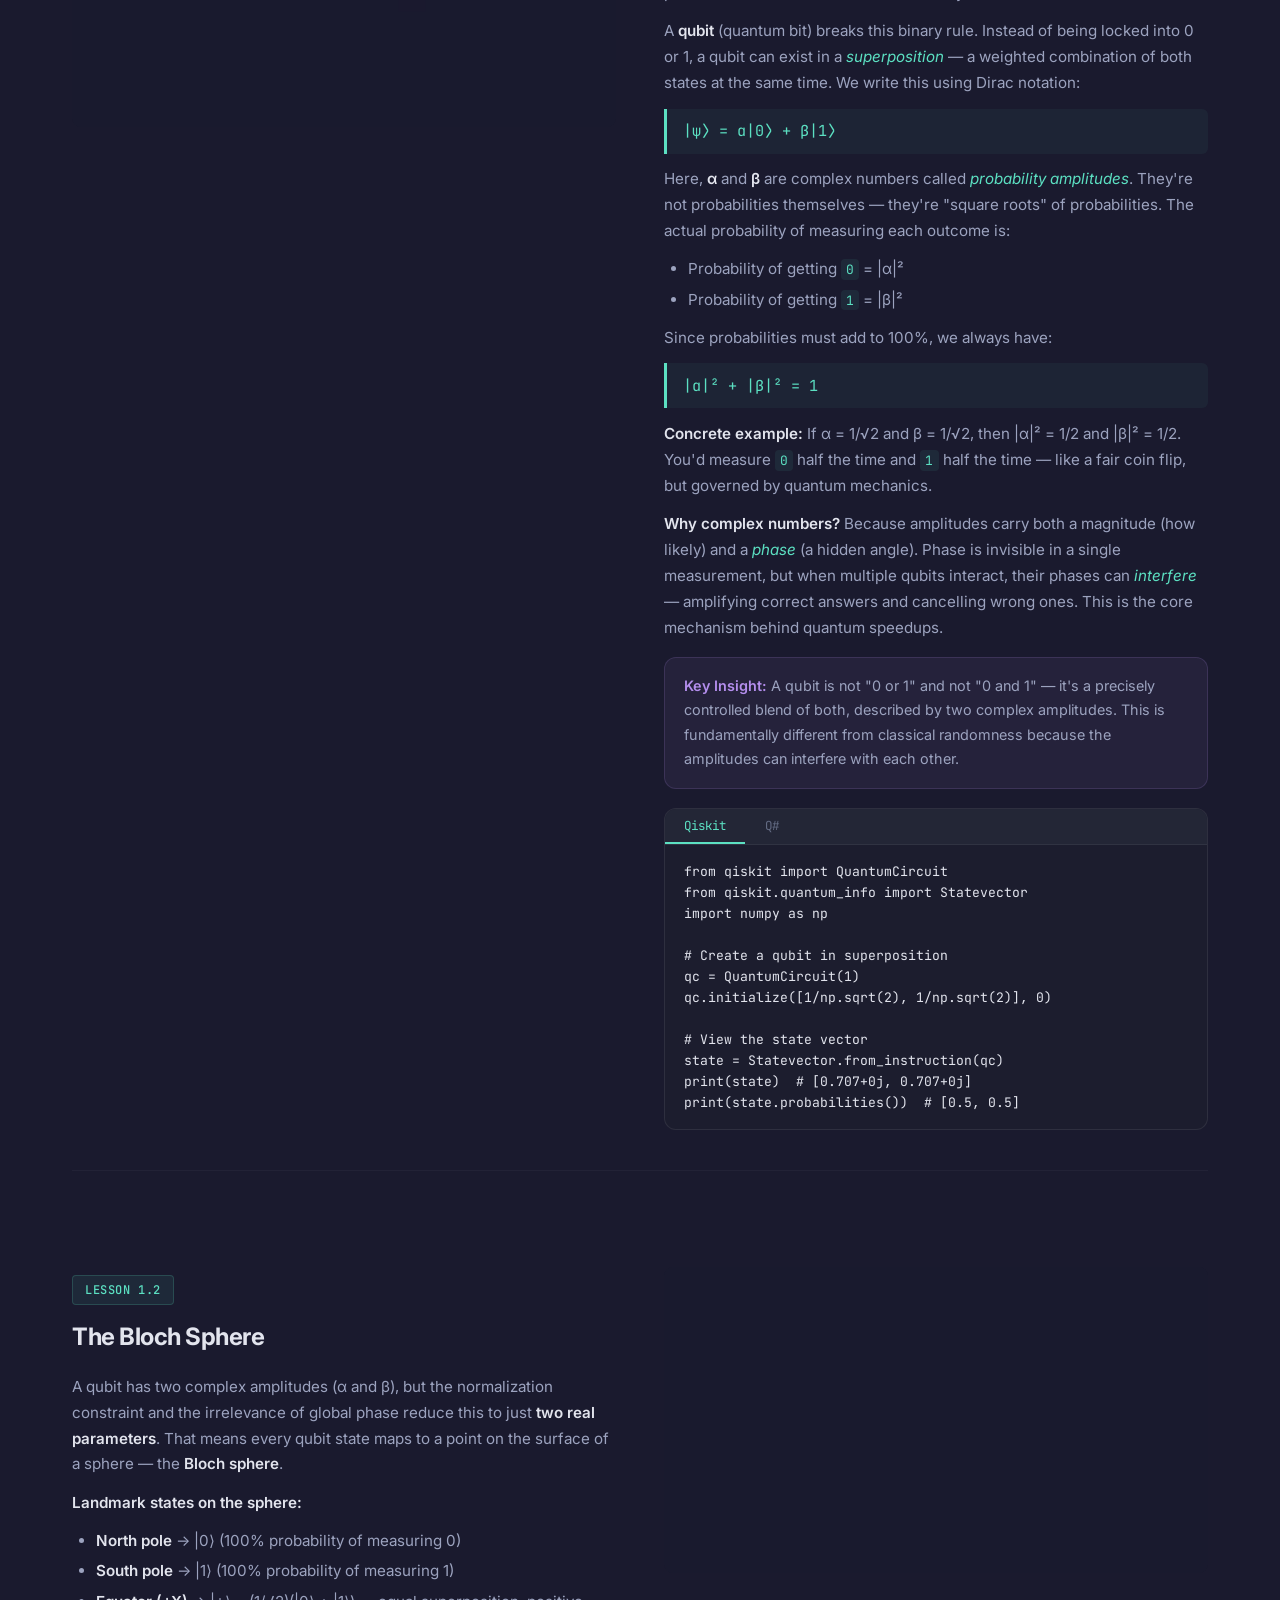
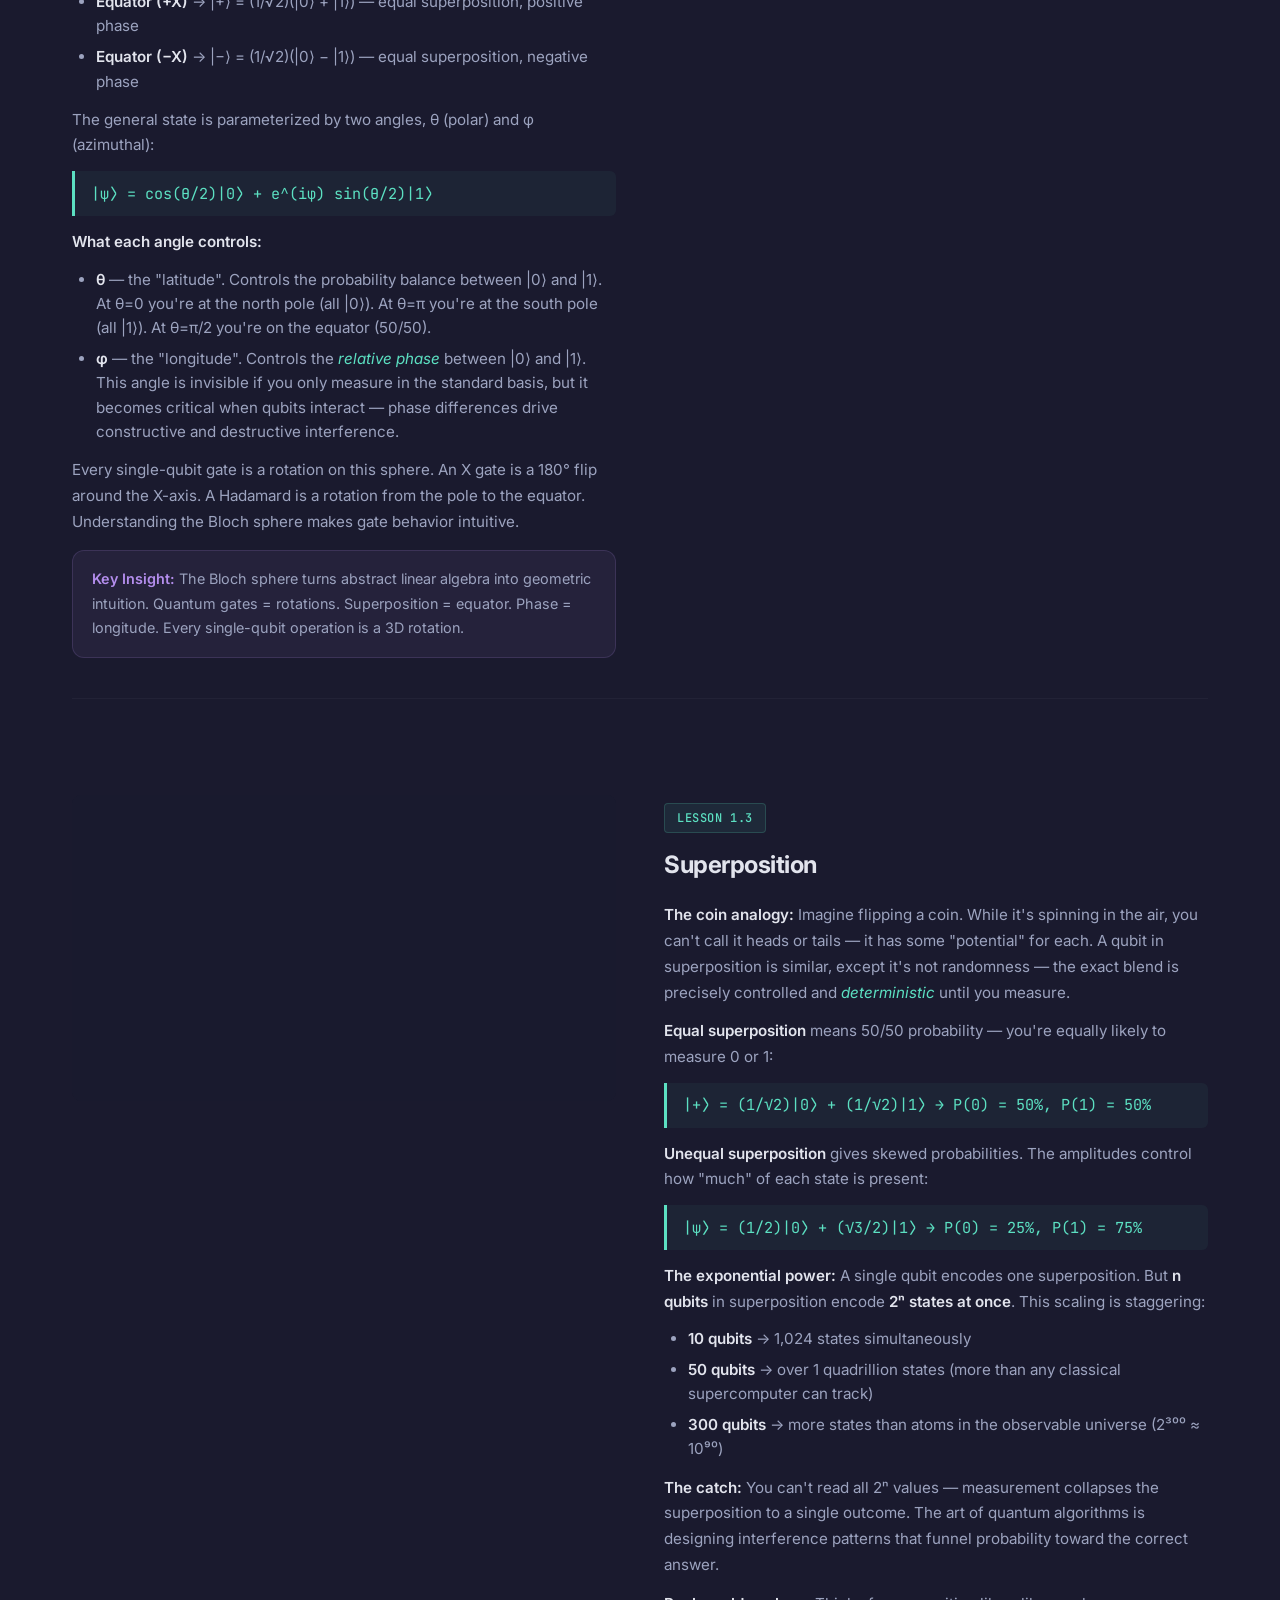
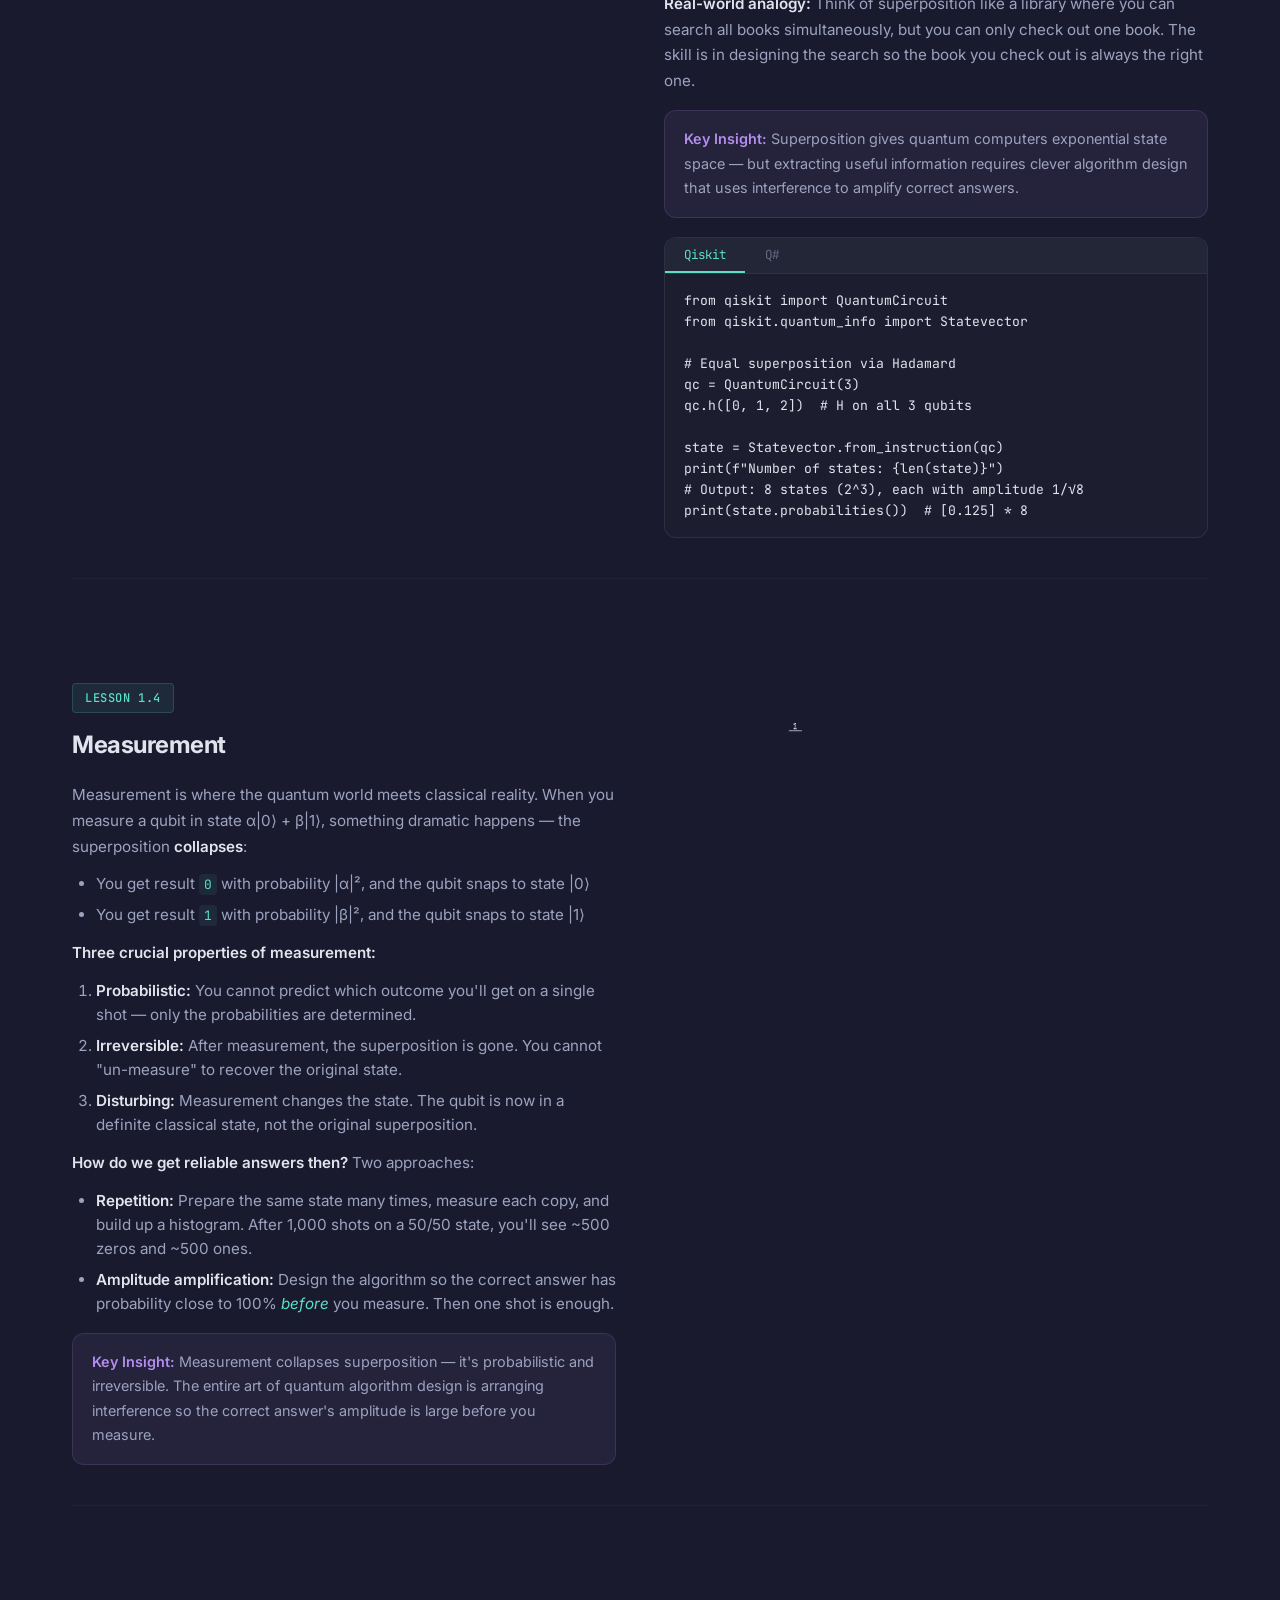
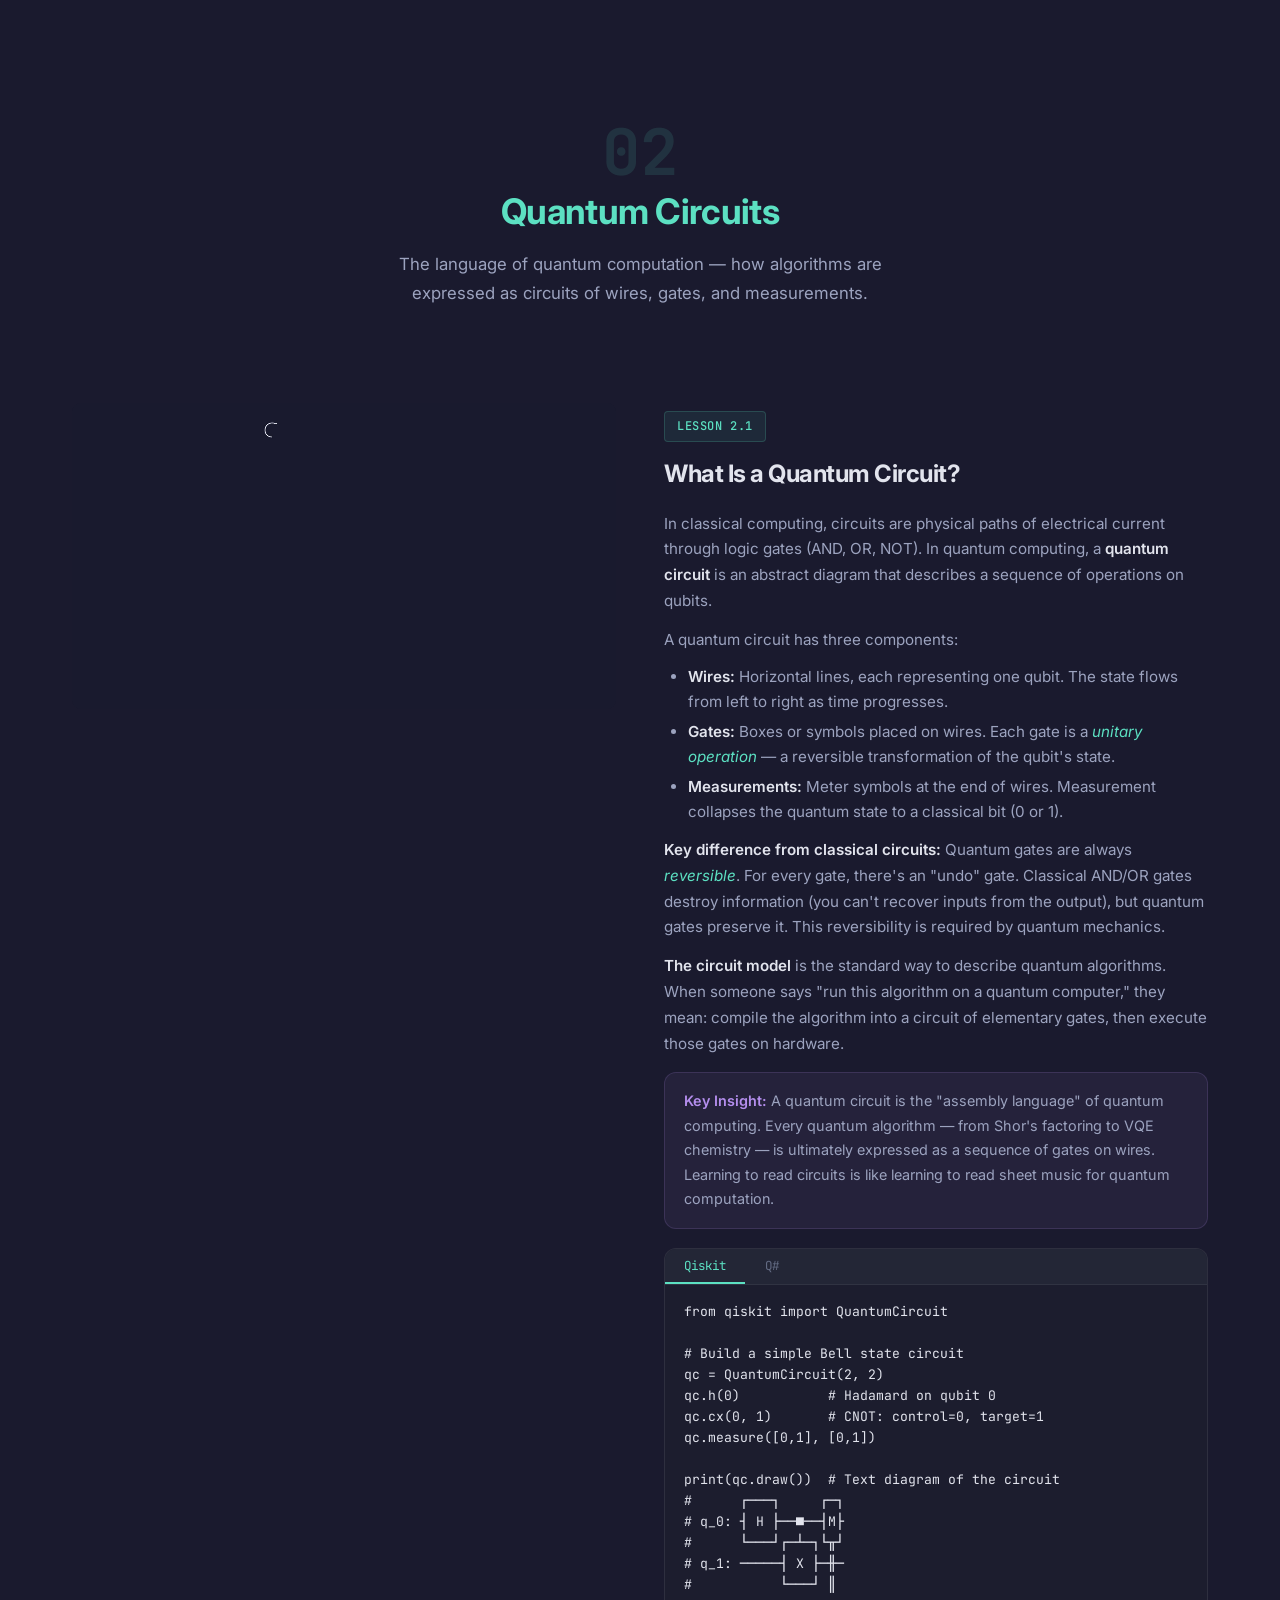
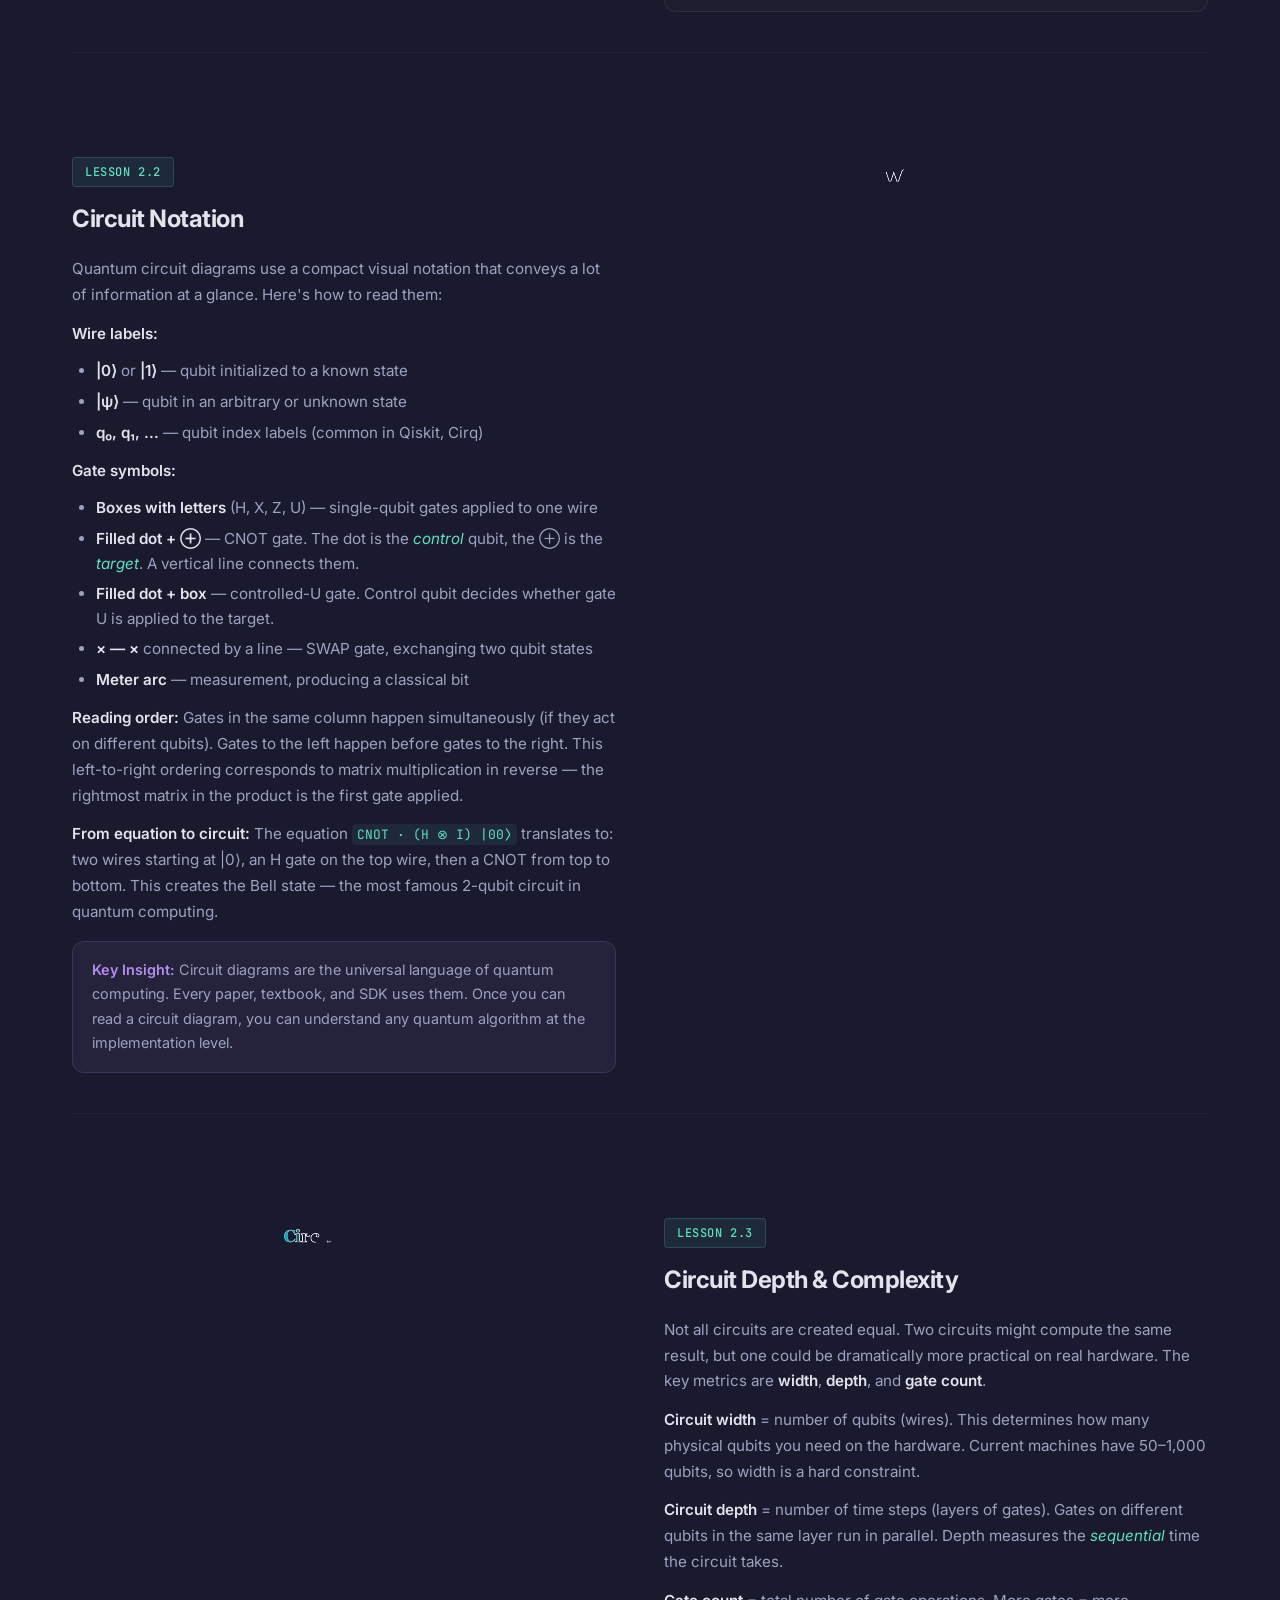
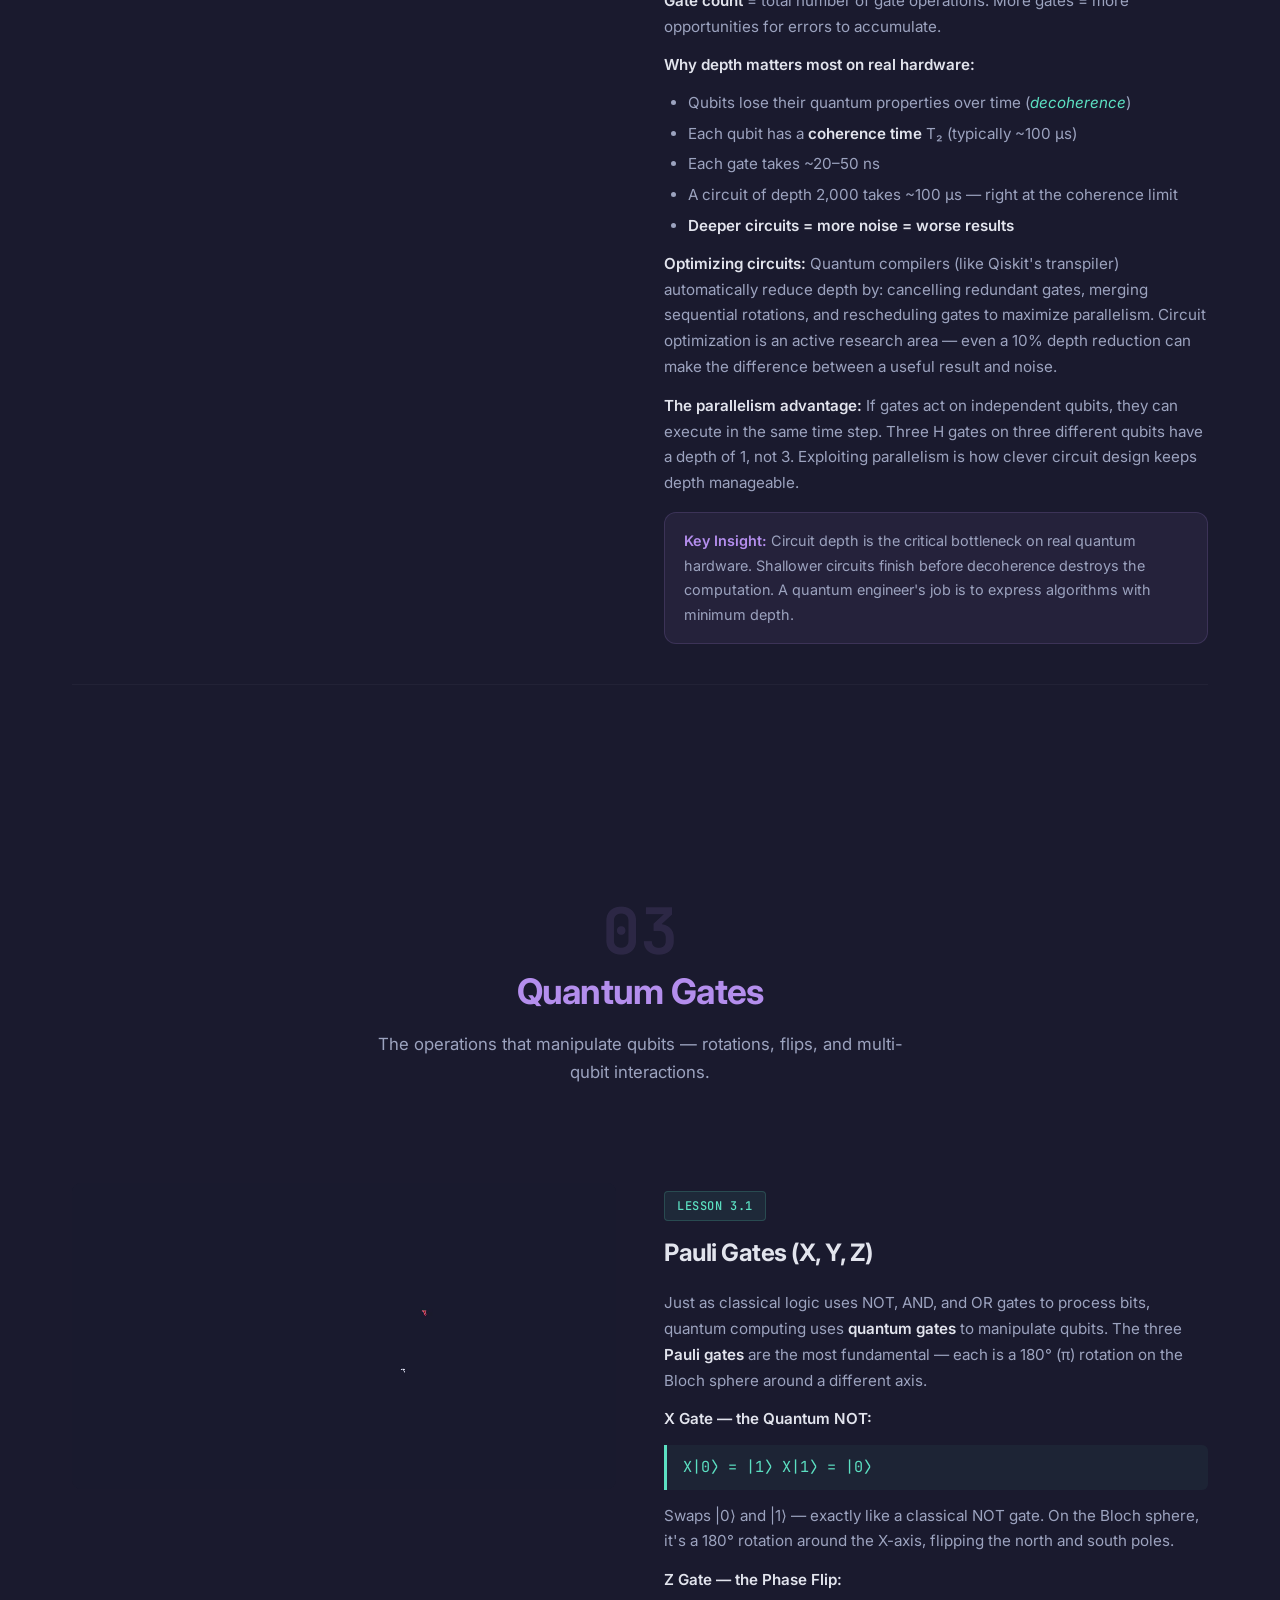
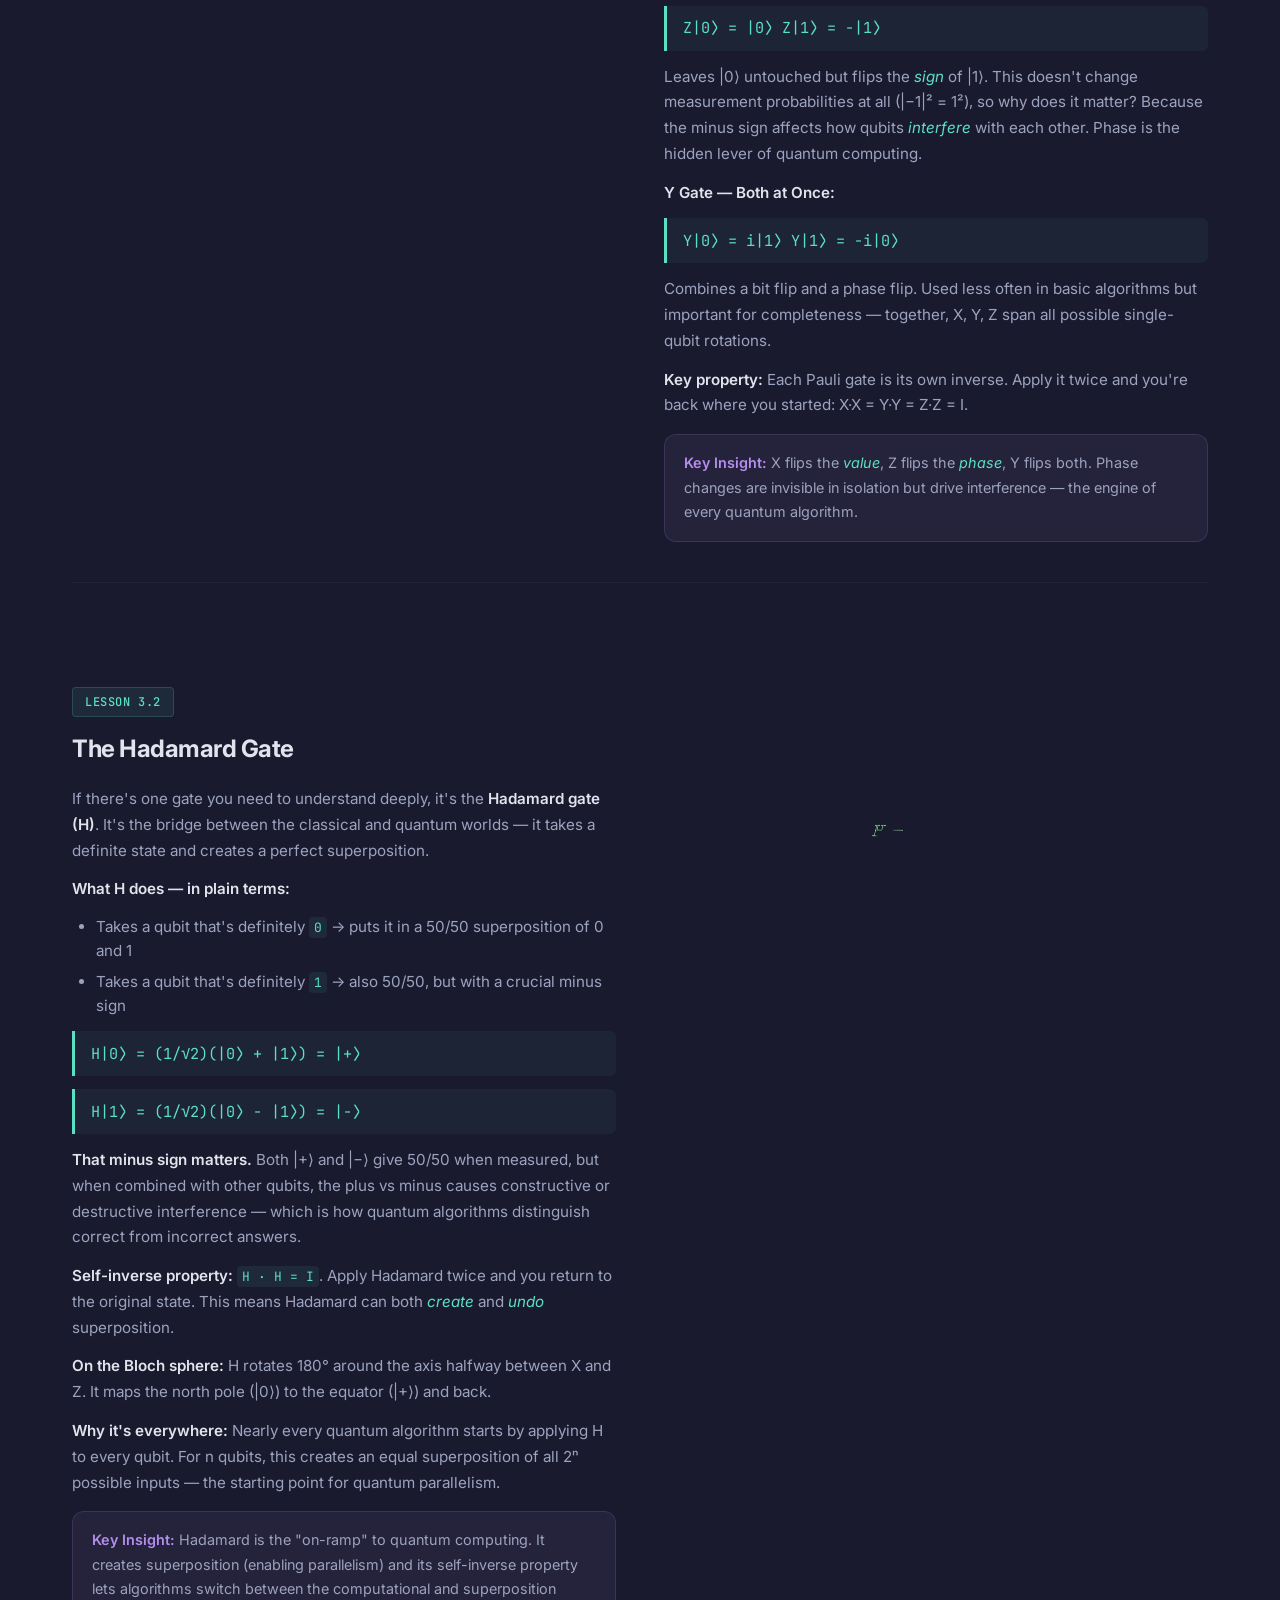
==== commit 200aafc1: "updated html tags" ====
--- a/docs/index.html
+++ b/docs/index.html
@@ -229,9 +229,9 @@
             <!-- 1.1 -->
             <article class="lesson" id="lesson-1-1">
                 <div class="lesson-video">
-                    <video controls preload="metadata" poster="">
+                    <video muted loop playsinline preload="metadata">
                         <source src="videos/webm/WhatIsAQubit.webm" type="video/webm">
-                        <source src="videos/WhatIsAQubit.mp4" type="video/mp4">
+                        <!-- <source src="videos/WhatIsAQubit.mp4" type="video/mp4"> -->
                     </video>
                 </div>
                 <div class="lesson-content">
@@ -316,9 +316,9 @@
             <!-- 1.2 -->
             <article class="lesson" id="lesson-1-2">
                 <div class="lesson-video">
-                    <video controls preload="metadata">
+                    <video muted loop playsinline preload="metadata">
                         <source src="videos/webm/BlochSphereScene.webm" type="video/webm">
-                        <source src="videos/BlochSphereScene.mp4" type="video/mp4">
+                        <!-- <source src="videos/BlochSphereScene.mp4" type="video/mp4"> -->
                     </video>
                 </div>
                 <div class="lesson-content">
@@ -364,9 +364,9 @@
             <!-- 1.3 -->
             <article class="lesson" id="lesson-1-3">
                 <div class="lesson-video">
-                    <video controls preload="metadata">
+                    <video muted loop playsinline preload="metadata">
                         <source src="videos/webm/SuperpositionScene.webm" type="video/webm">
-                        <source src="videos/SuperpositionScene.mp4" type="video/mp4">
+                        <!-- <source src="videos/SuperpositionScene.mp4" type="video/mp4"> -->
                     </video>
                 </div>
                 <div class="lesson-content">
@@ -453,9 +453,9 @@
             <!-- 1.4 -->
             <article class="lesson" id="lesson-1-4">
                 <div class="lesson-video">
-                    <video controls preload="metadata">
+                    <video muted loop playsinline preload="metadata">
                         <source src="videos/webm/MeasurementScene.webm" type="video/webm">
-                        <source src="videos/MeasurementScene.mp4" type="video/mp4">
+                        <!-- <source src="videos/MeasurementScene.mp4" type="video/mp4"> -->
                     </video>
                 </div>
                 <div class="lesson-content">
@@ -505,9 +505,9 @@
             <!-- 2.1 -->
             <article class="lesson" id="lesson-2-1">
                 <div class="lesson-video">
-                    <video controls preload="metadata">
+                    <video muted loop playsinline preload="metadata">
                         <source src="videos/webm/WhatIsACircuitScene.webm" type="video/webm">
-                        <source src="videos/WhatIsACircuitScene.mp4" type="video/mp4">
+                        <!-- <source src="videos/WhatIsACircuitScene.mp4" type="video/mp4"> -->
                     </video>
                 </div>
                 <div class="lesson-content">
@@ -588,9 +588,9 @@
             <!-- 2.2 -->
             <article class="lesson" id="lesson-2-2">
                 <div class="lesson-video">
-                    <video controls preload="metadata">
+                    <video muted loop playsinline preload="metadata">
                         <source src="videos/webm/CircuitNotationScene.webm" type="video/webm">
-                        <source src="videos/CircuitNotationScene.mp4" type="video/mp4">
+                        <!-- <source src="videos/CircuitNotationScene.mp4" type="video/mp4"> -->
                     </video>
                 </div>
                 <div class="lesson-content">
@@ -638,9 +638,9 @@
             <!-- 2.3 -->
             <article class="lesson" id="lesson-2-3">
                 <div class="lesson-video">
-                    <video controls preload="metadata">
+                    <video muted loop playsinline preload="metadata">
                         <source src="videos/webm/CircuitDepthScene.webm" type="video/webm">
-                        <source src="videos/CircuitDepthScene.mp4" type="video/mp4">
+                        <!-- <source src="videos/CircuitDepthScene.mp4" type="video/mp4"> -->
                     </video>
                 </div>
                 <div class="lesson-content">
@@ -701,9 +701,9 @@
         <div class="lessons">
             <article class="lesson" id="lesson-3-1">
                 <div class="lesson-video">
-                    <video controls preload="metadata">
+                    <video muted loop playsinline preload="metadata">
                         <source src="videos/webm/PauliGatesScene.webm" type="video/webm">
-                        <source src="videos/PauliGatesScene.mp4" type="video/mp4">
+                        <!-- <source src="videos/PauliGatesScene.mp4" type="video/mp4"> -->
                     </video>
                 </div>
                 <div class="lesson-content">
@@ -749,9 +749,9 @@
 
             <article class="lesson" id="lesson-3-2">
                 <div class="lesson-video">
-                    <video controls preload="metadata">
+                    <video muted loop playsinline preload="metadata">
                         <source src="videos/webm/HadamardGateScene.webm" type="video/webm">
-                        <source src="videos/HadamardGateScene.mp4" type="video/mp4">
+                        <!-- <source src="videos/HadamardGateScene.mp4" type="video/mp4"> -->
                     </video>
                 </div>
                 <div class="lesson-content">
@@ -834,9 +834,9 @@
 
             <article class="lesson" id="lesson-3-3">
                 <div class="lesson-video">
-                    <video controls preload="metadata">
+                    <video muted loop playsinline preload="metadata">
                         <source src="videos/webm/PhaseGatesScene.webm" type="video/webm">
-                        <source src="videos/PhaseGatesScene.mp4" type="video/mp4">
+                        <!-- <source src="videos/PhaseGatesScene.mp4" type="video/mp4"> -->
                     </video>
                 </div>
                 <div class="lesson-content">
@@ -884,9 +884,9 @@
 
             <article class="lesson" id="lesson-3-4">
                 <div class="lesson-video">
-                    <video controls preload="metadata">
+                    <video muted loop playsinline preload="metadata">
                         <source src="videos/webm/MultiQubitGatesScene.webm" type="video/webm">
-                        <source src="videos/MultiQubitGatesScene.mp4" type="video/mp4">
+                        <!-- <source src="videos/MultiQubitGatesScene.mp4" type="video/mp4"> -->
                     </video>
                 </div>
                 <div class="lesson-content">
@@ -950,9 +950,9 @@
         <div class="lessons">
             <article class="lesson" id="lesson-4-1">
                 <div class="lesson-video">
-                    <video controls preload="metadata">
+                    <video muted loop playsinline preload="metadata">
                         <source src="videos/webm/BellStatesScene.webm" type="video/webm">
-                        <source src="videos/BellStatesScene.mp4" type="video/mp4">
+                        <!-- <source src="videos/BellStatesScene.mp4" type="video/mp4"> -->
                     </video>
                 </div>
                 <div class="lesson-content">
@@ -1034,9 +1034,9 @@
 
             <article class="lesson" id="lesson-4-2">
                 <div class="lesson-video">
-                    <video controls preload="metadata">
+                    <video muted loop playsinline preload="metadata">
                         <source src="videos/webm/QuantumTeleportationScene.webm" type="video/webm">
-                        <source src="videos/QuantumTeleportationScene.mp4" type="video/mp4">
+                        <!-- <source src="videos/QuantumTeleportationScene.mp4" type="video/mp4"> -->
                     </video>
                 </div>
                 <div class="lesson-content">
@@ -1091,9 +1091,9 @@
 
             <article class="lesson" id="lesson-4-3">
                 <div class="lesson-video">
-                    <video controls preload="metadata">
+                    <video muted loop playsinline preload="metadata">
                         <source src="videos/webm/SuperdenseCodingScene.webm" type="video/webm">
-                        <source src="videos/SuperdenseCodingScene.mp4" type="video/mp4">
+                        <!-- <source src="videos/SuperdenseCodingScene.mp4" type="video/mp4"> -->
                     </video>
                 </div>
                 <div class="lesson-content">
@@ -1153,9 +1153,9 @@
         <div class="lessons">
             <article class="lesson" id="lesson-5-1">
                 <div class="lesson-video">
-                    <video controls preload="metadata">
+                    <video muted loop playsinline preload="metadata">
                         <source src="videos/webm/DeutschJozsaScene.webm" type="video/webm">
-                        <source src="videos/DeutschJozsaScene.mp4" type="video/mp4">
+                        <!-- <source src="videos/DeutschJozsaScene.mp4" type="video/mp4"> -->
                     </video>
                 </div>
                 <div class="lesson-content">
@@ -1240,9 +1240,9 @@
 
             <article class="lesson" id="lesson-5-2">
                 <div class="lesson-video">
-                    <video controls preload="metadata">
+                    <video muted loop playsinline preload="metadata">
                         <source src="videos/webm/GroversSearchScene.webm" type="video/webm">
-                        <source src="videos/GroversSearchScene.mp4" type="video/mp4">
+                        <!-- <source src="videos/GroversSearchScene.mp4" type="video/mp4"> -->
                     </video>
                 </div>
                 <div class="lesson-content">
@@ -1342,9 +1342,9 @@
 
             <article class="lesson" id="lesson-5-3">
                 <div class="lesson-video">
-                    <video controls preload="metadata">
+                    <video muted loop playsinline preload="metadata">
                         <source src="videos/webm/QFTScene.webm" type="video/webm">
-                        <source src="videos/QFTScene.mp4" type="video/mp4">
+                        <!-- <source src="videos/QFTScene.mp4" type="video/mp4"> -->
                     </video>
                 </div>
                 <div class="lesson-content">
@@ -1400,9 +1400,9 @@
 
             <article class="lesson" id="lesson-5-4">
                 <div class="lesson-video">
-                    <video controls preload="metadata">
+                    <video muted loop playsinline preload="metadata">
                         <source src="videos/webm/ShorsAlgorithmScene.webm" type="video/webm">
-                        <source src="videos/ShorsAlgorithmScene.mp4" type="video/mp4">
+                        <!-- <source src="videos/ShorsAlgorithmScene.mp4" type="video/mp4"> -->
                     </video>
                 </div>
                 <div class="lesson-content">
@@ -1461,9 +1461,9 @@
         <div class="lessons">
             <article class="lesson visible" id="lesson-6-1">
                 <div class="lesson-video">
-                    <video controls preload="metadata">
+                    <video muted loop playsinline preload="metadata">
                         <source src="videos/webm/NoiseDecoherenceScene.webm" type="video/webm">
-                        <source src="videos/NoiseDecoherenceScene.mp4" type="video/mp4">
+                        <!-- <source src="videos/NoiseDecoherenceScene.mp4" type="video/mp4"> -->
                     </video>
                 </div>
                 <div class="lesson-content">
@@ -1498,9 +1498,9 @@
 
             <article class="lesson visible" id="lesson-6-2">
                 <div class="lesson-video">
-                    <video controls preload="metadata">
+                    <video muted loop playsinline preload="metadata">
                         <source src="videos/webm/ErrorCorrectionScene.webm" type="video/webm">
-                        <source src="videos/ErrorCorrectionScene.mp4" type="video/mp4">
+                        <!-- <source src="videos/ErrorCorrectionScene.mp4" type="video/mp4"> -->
                     </video>
                 </div>
                 <div class="lesson-content">
@@ -1540,9 +1540,9 @@
 
             <article class="lesson visible" id="lesson-6-3">
                 <div class="lesson-video">
-                    <video controls preload="metadata">
+                    <video muted loop playsinline preload="metadata">
                         <source src="videos/webm/HardwarePlatformsScene.webm" type="video/webm">
-                        <source src="videos/HardwarePlatformsScene.mp4" type="video/mp4">
+                        <!-- <source src="videos/HardwarePlatformsScene.mp4" type="video/mp4"> -->
                     </video>
                 </div>
                 <div class="lesson-content">
@@ -1603,9 +1603,9 @@
         <div class="lessons">
             <article class="lesson visible" id="lesson-7-1">
                 <div class="lesson-video">
-                    <video controls preload="metadata">
+                    <video muted loop playsinline preload="metadata">
                         <source src="videos/webm/VQEScene.webm" type="video/webm">
-                        <source src="videos/VQEScene.mp4" type="video/mp4">
+                        <!-- <source src="videos/VQEScene.mp4" type="video/mp4"> -->
                     </video>
                 </div>
                 <div class="lesson-content">
@@ -1642,9 +1642,9 @@
 
             <article class="lesson visible" id="lesson-7-2">
                 <div class="lesson-video">
-                    <video controls preload="metadata">
+                    <video muted loop playsinline preload="metadata">
                         <source src="videos/webm/QAOAScene.webm" type="video/webm">
-                        <source src="videos/QAOAScene.mp4" type="video/mp4">
+                        <!-- <source src="videos/QAOAScene.mp4" type="video/mp4"> -->
                     </video>
                 </div>
                 <div class="lesson-content">
@@ -1684,9 +1684,9 @@
 
             <article class="lesson visible" id="lesson-7-3">
                 <div class="lesson-video">
-                    <video controls preload="metadata">
+                    <video muted loop playsinline preload="metadata">
                         <source src="videos/webm/BB84Scene.webm" type="video/webm">
-                        <source src="videos/BB84Scene.mp4" type="video/mp4">
+                        <!-- <source src="videos/BB84Scene.mp4" type="video/mp4"> -->
                     </video>
                 </div>
                 <div class="lesson-content">
@@ -1719,9 +1719,9 @@
 
             <article class="lesson visible" id="lesson-7-4">
                 <div class="lesson-video">
-                    <video controls preload="metadata">
+                    <video muted loop playsinline preload="metadata">
                         <source src="videos/webm/QuantumMLScene.webm" type="video/webm">
-                        <source src="videos/QuantumMLScene.mp4" type="video/mp4">
+                        <!-- <source src="videos/QuantumMLScene.mp4" type="video/mp4"> -->
                     </video>
                 </div>
                 <div class="lesson-content">
--- a/docs/styles.css
+++ b/docs/styles.css
@@ -4,7 +4,7 @@
    ================================================================ */
 
 :root {
-    --bg-deep:       #1e2130;
+    --bg-deep:       #1A1A2E;
     --bg-surface:    #252839;
     --bg-card:       #2a2d42;
     --bg-elevated:   #32364d;
@@ -357,17 +357,18 @@
     grid-template-columns: 1fr 1fr;
     gap: 3rem;
     align-items: start;
-    background: var(--bg-card);
-    border-radius: var(--radius-lg);
-    border: 1px solid rgba(255, 255, 255, 0.05);
-    padding: 2rem;
-    box-shadow: 0 2px 8px rgba(0, 0, 0, 0.15);
-    transition: border-color 0.3s, box-shadow 0.3s;
+    background: transparent;
+    border-radius: 0;
+    border: none;
+    padding: 2rem 0;
+    box-shadow: none;
+    border-bottom: 1px solid rgba(255, 255, 255, 0.04);
+    transition: none;
 }
 
 .lesson:hover {
-    border-color: rgba(92, 224, 194, 0.18);
-    box-shadow: var(--glow-cyan);
+    border-color: rgba(255, 255, 255, 0.04);
+    box-shadow: none;
 }
 
 .lesson:nth-child(even) {
@@ -381,9 +382,9 @@
 /* Video */
 .lesson-video {
     position: relative;
-    border-radius: var(--radius);
+    border-radius: 8px;
     overflow: hidden;
-    background: #191b28;
+    background: transparent;
     aspect-ratio: 16 / 9;
 }
 
@@ -392,8 +393,8 @@
     height: 100%;
     object-fit: contain;
     display: block;
-    background: #111320;
-    border-radius: var(--radius);
+    background: transparent;
+    border-radius: 8px;
 }
 
 /* Content */
@@ -834,15 +835,5 @@
 /* ── Video hover glow ──────────────────────────────────────── */
 
 .lesson-video::after {
-    content: '';
-    position: absolute;
-    inset: 0;
-    border-radius: var(--radius);
-    border: 1px solid rgba(255, 255, 255, 0.06);
-    pointer-events: none;
-    transition: border-color 0.3s;
-}
-
-.lesson:hover .lesson-video::after {
-    border-color: rgba(92, 224, 194, 0.2);
-}
+    content: none;
+}
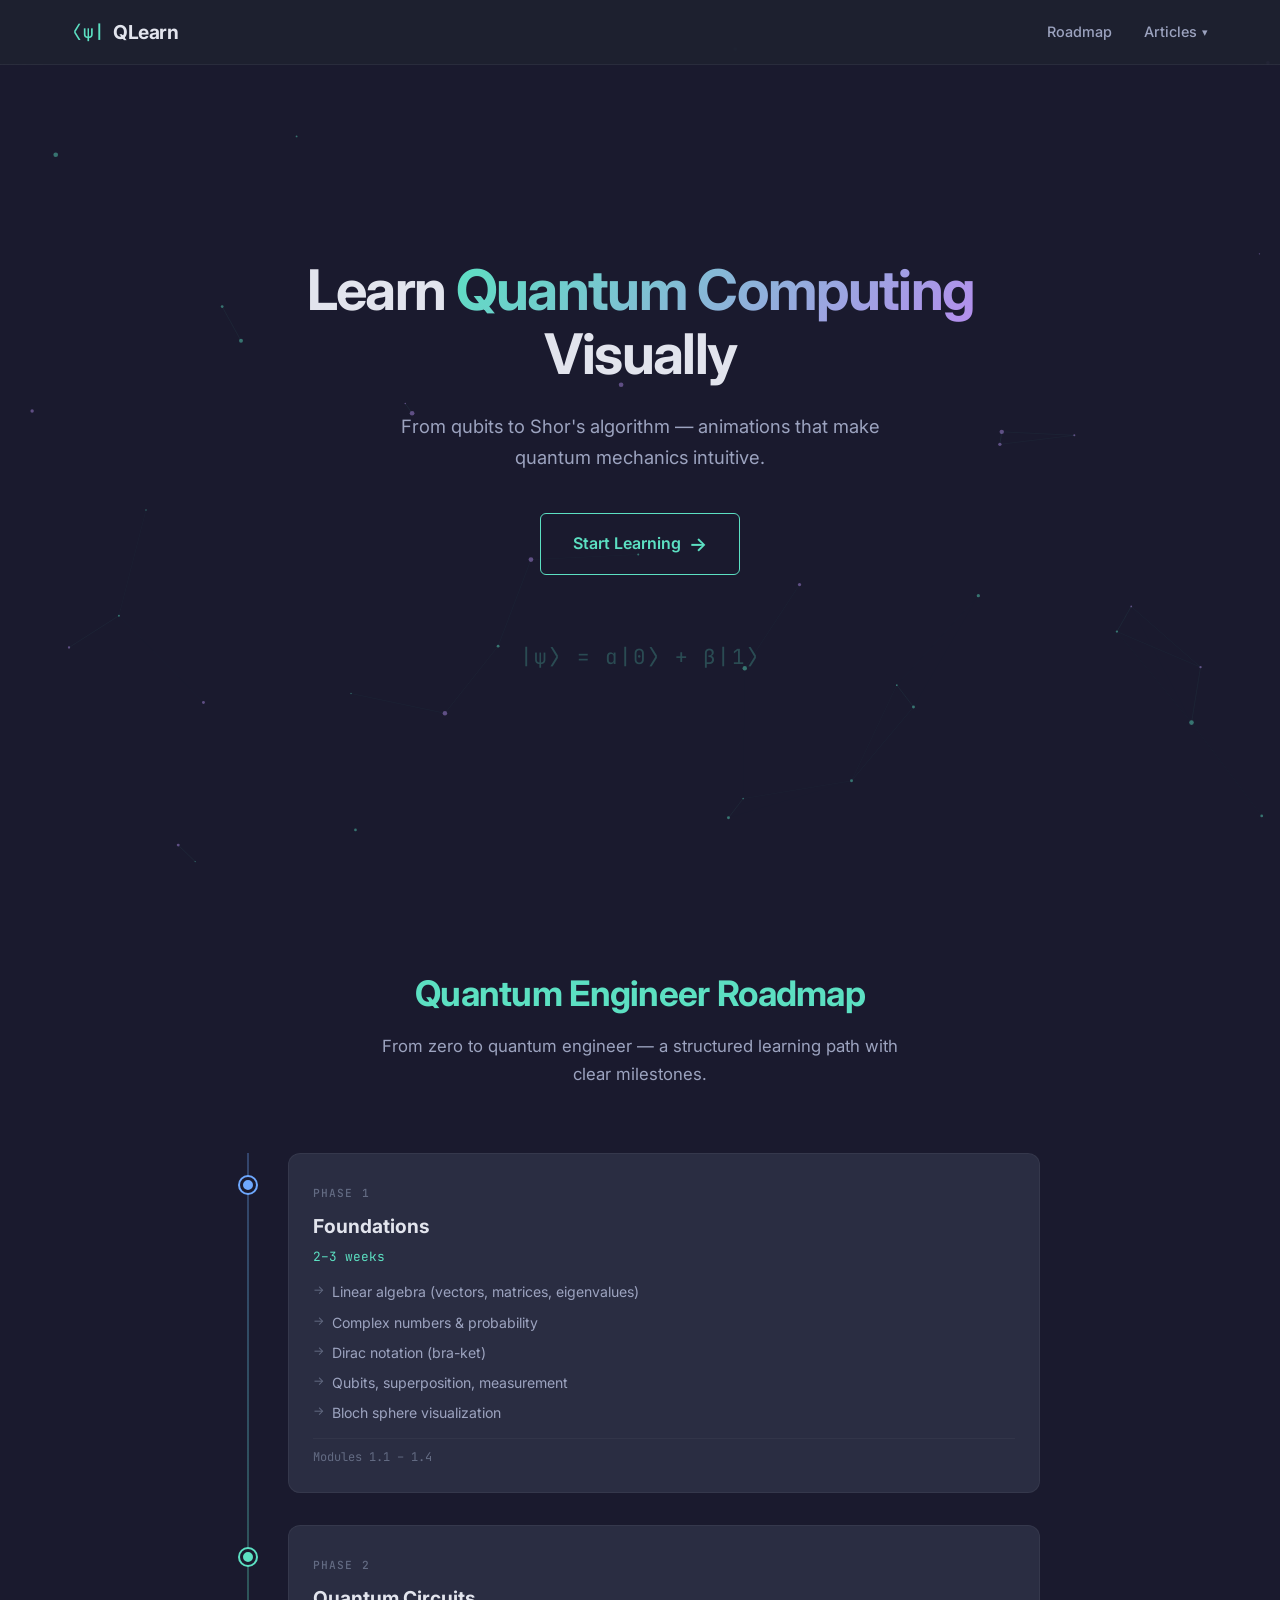
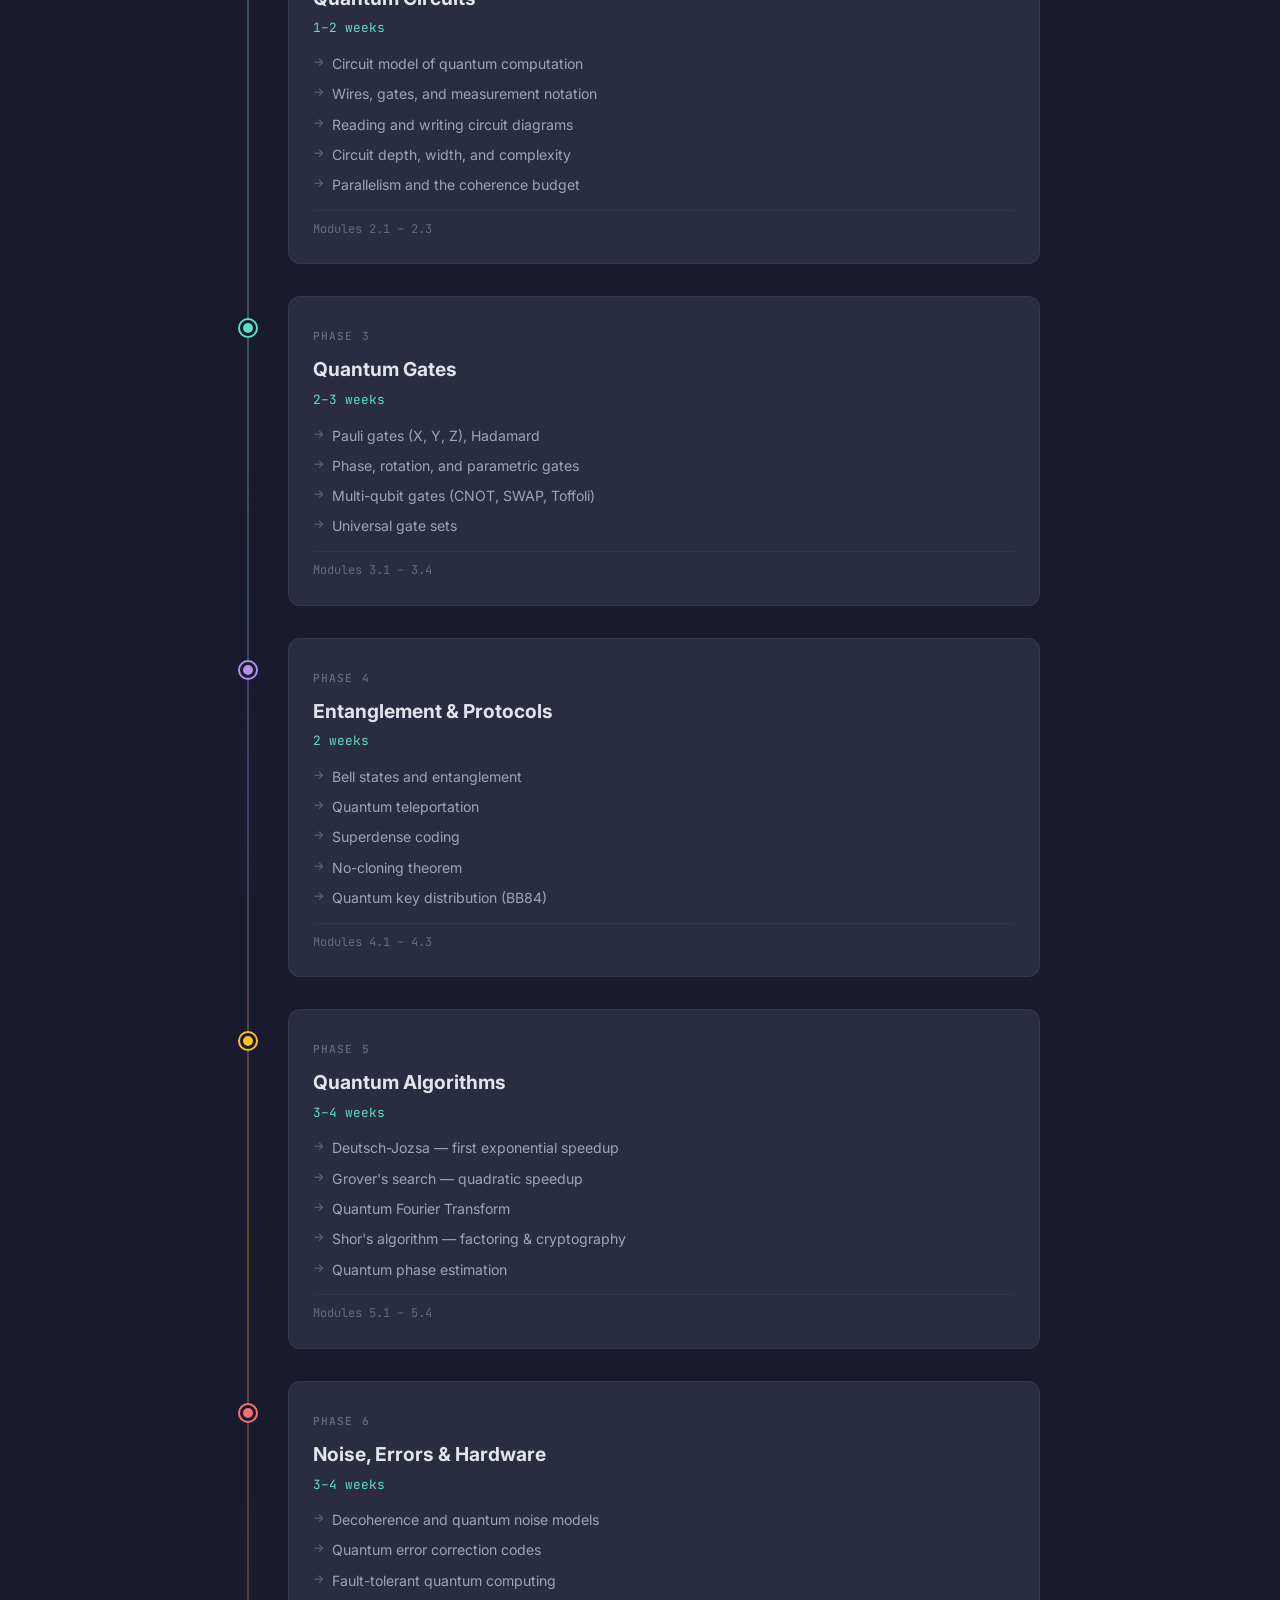
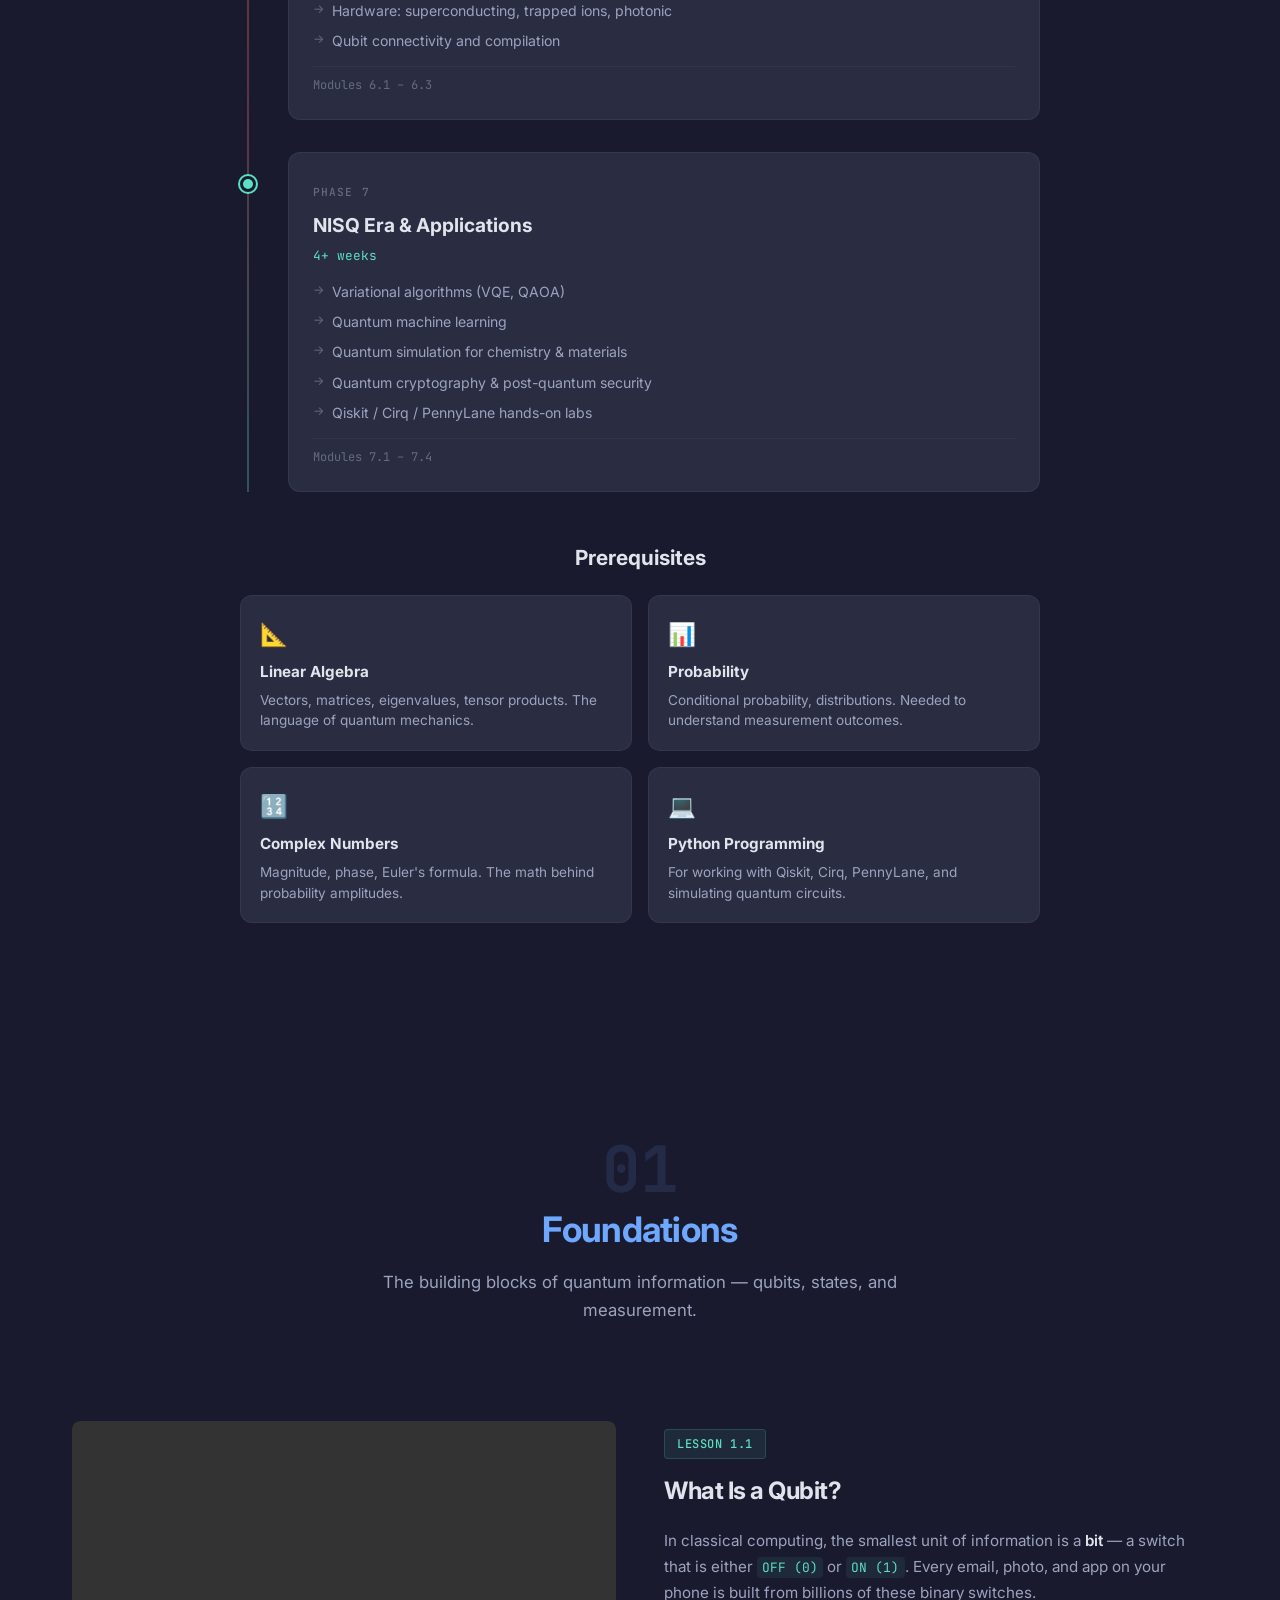
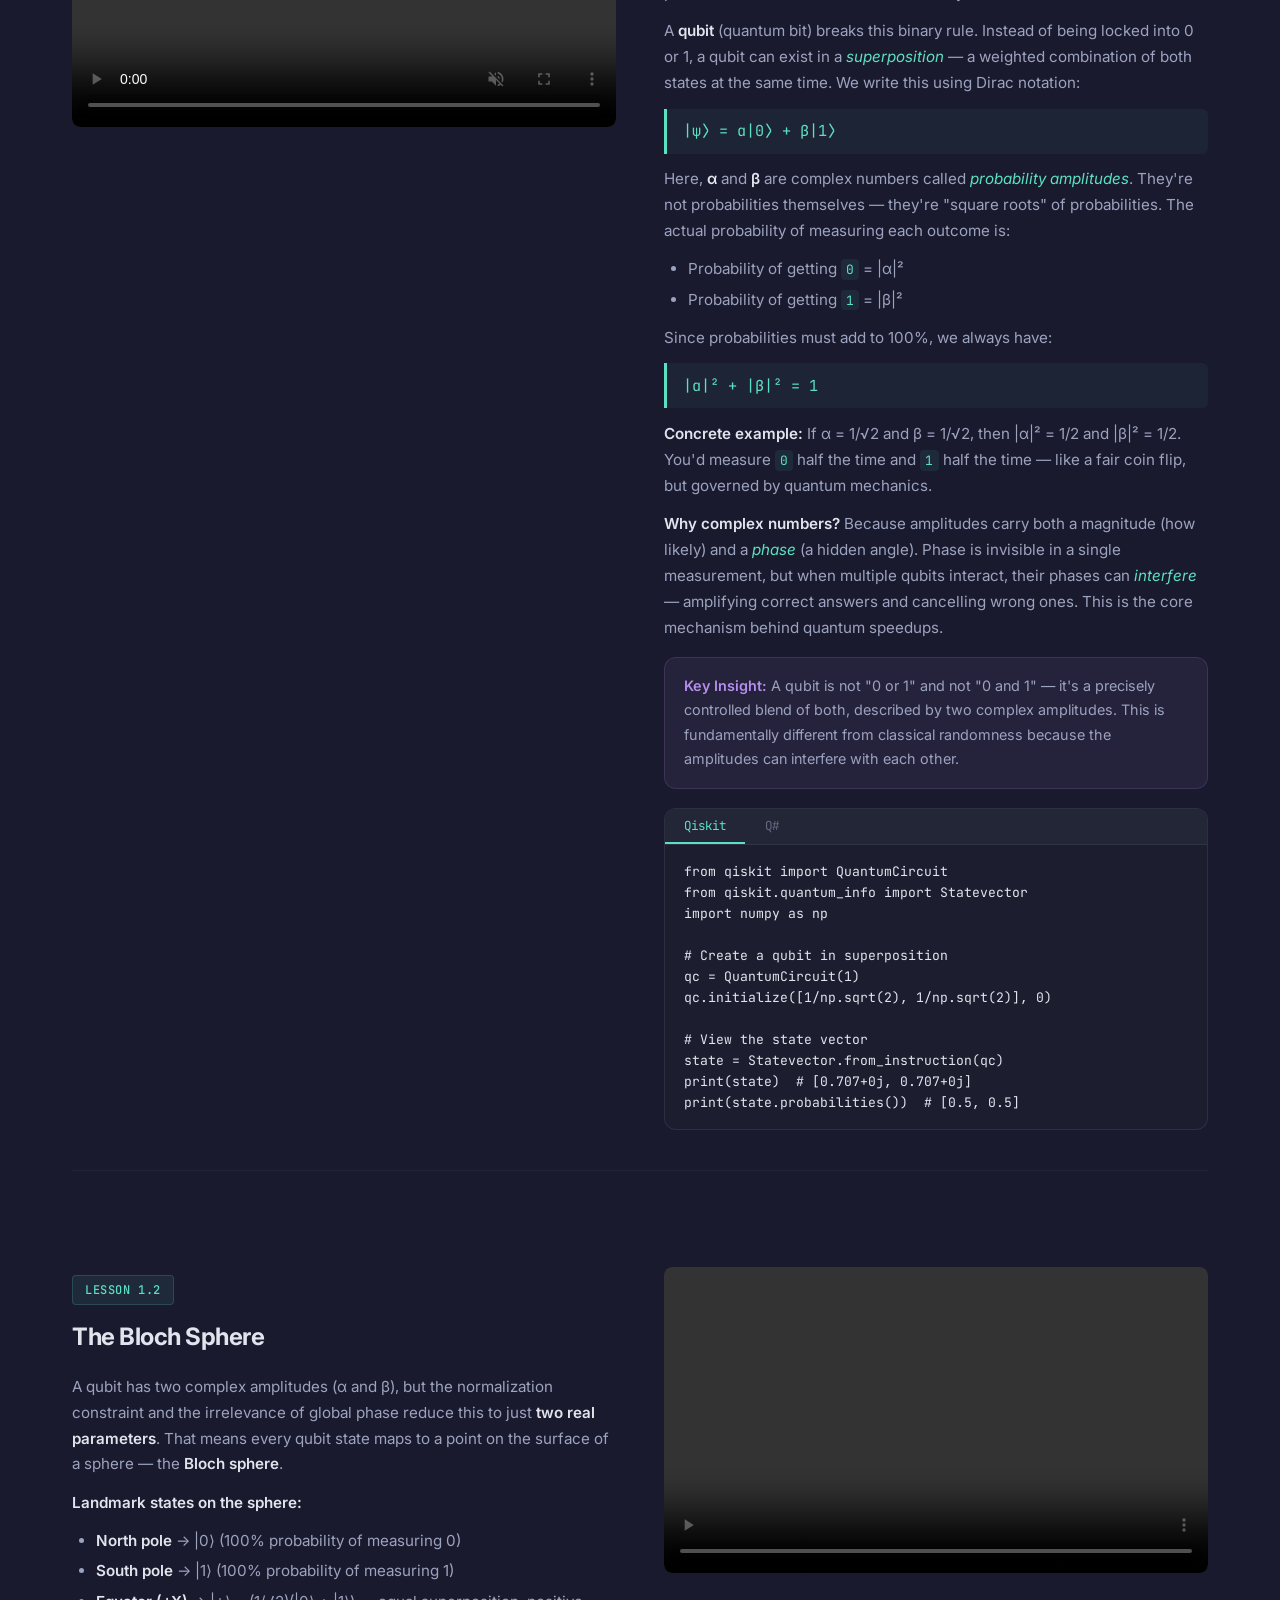
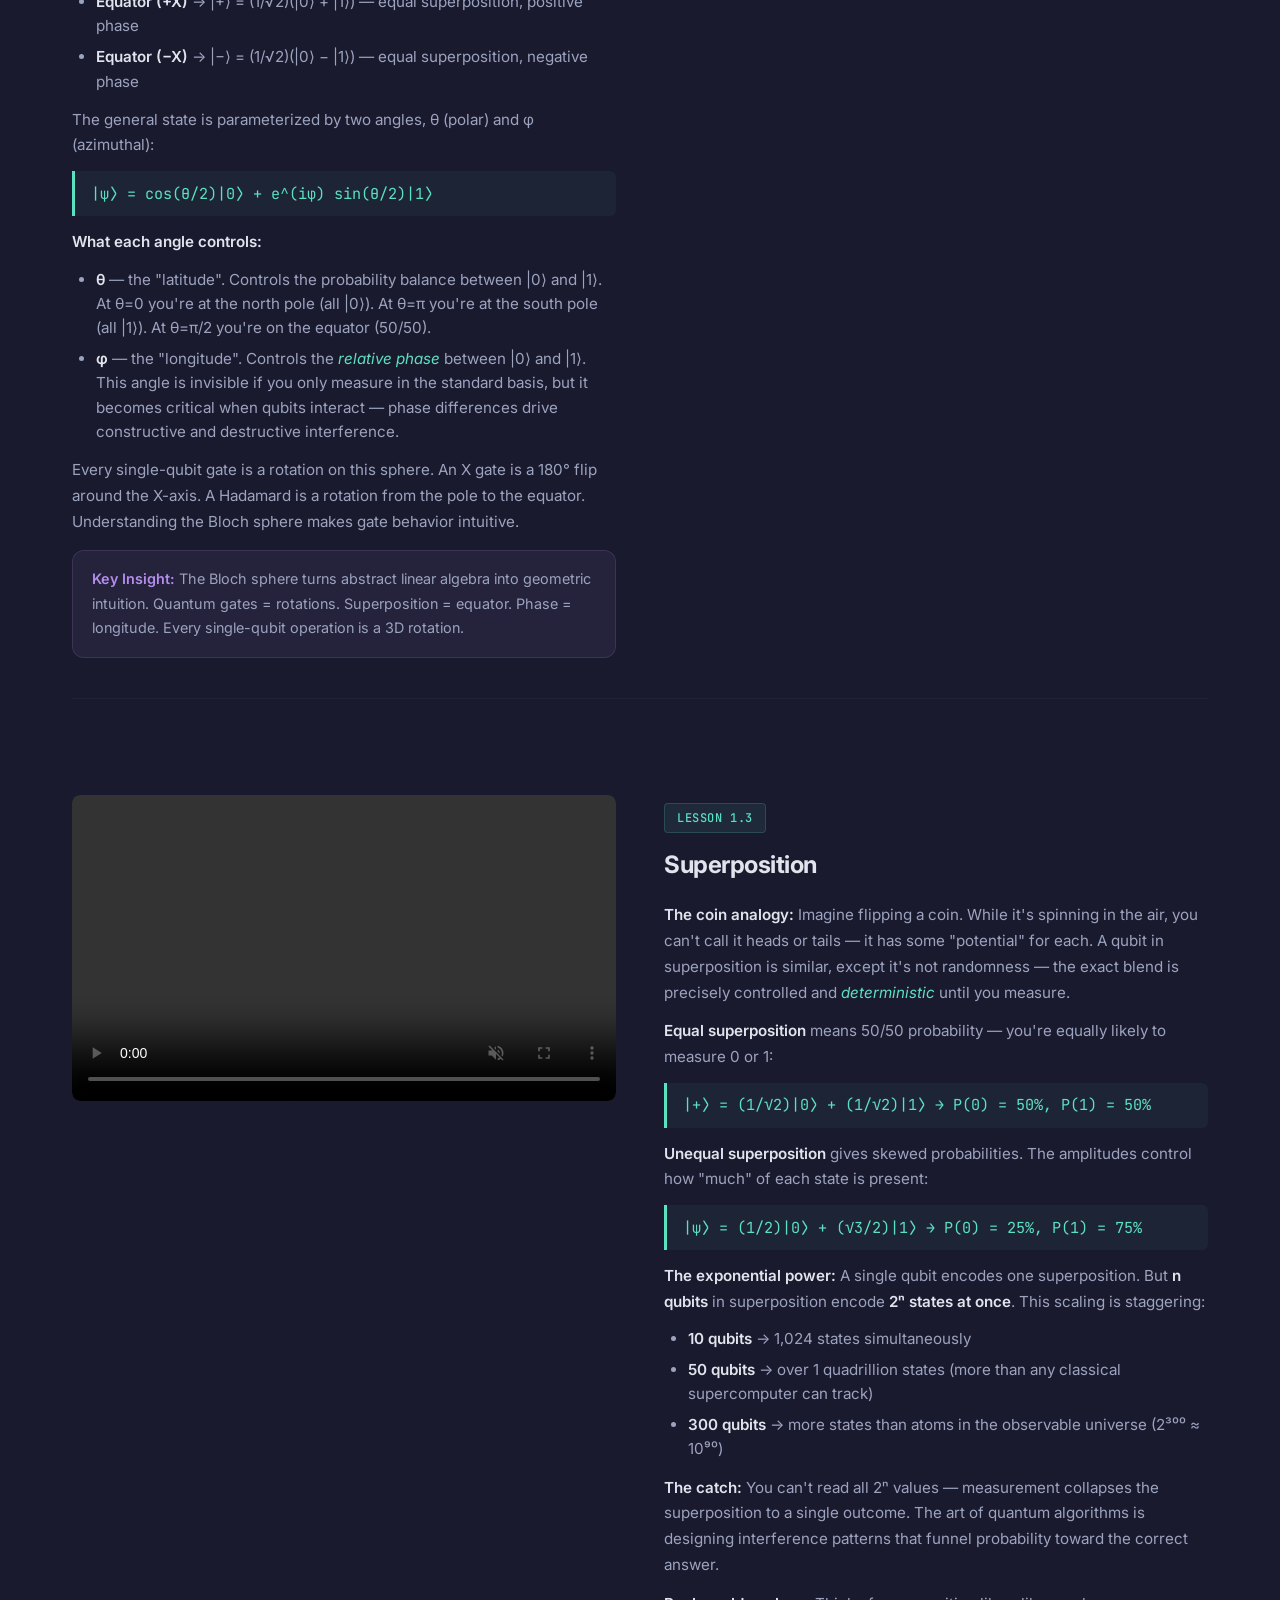
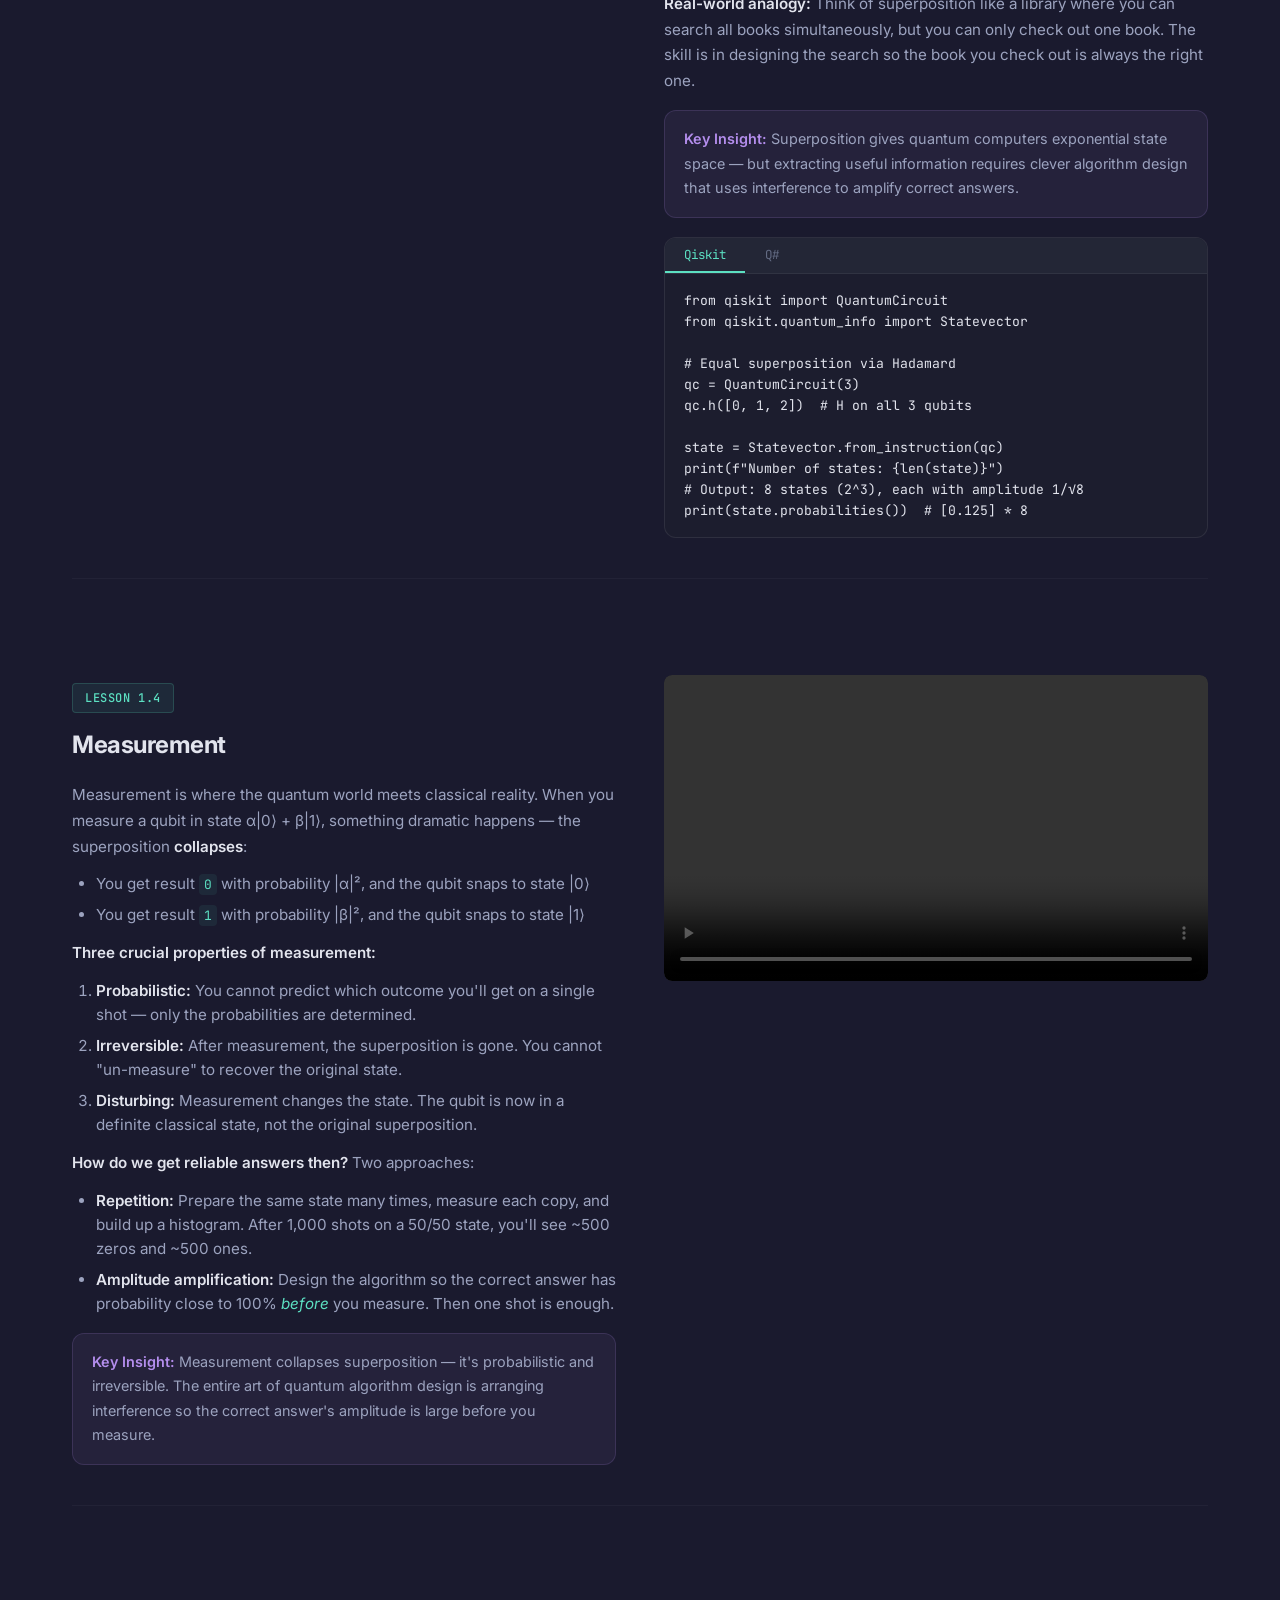
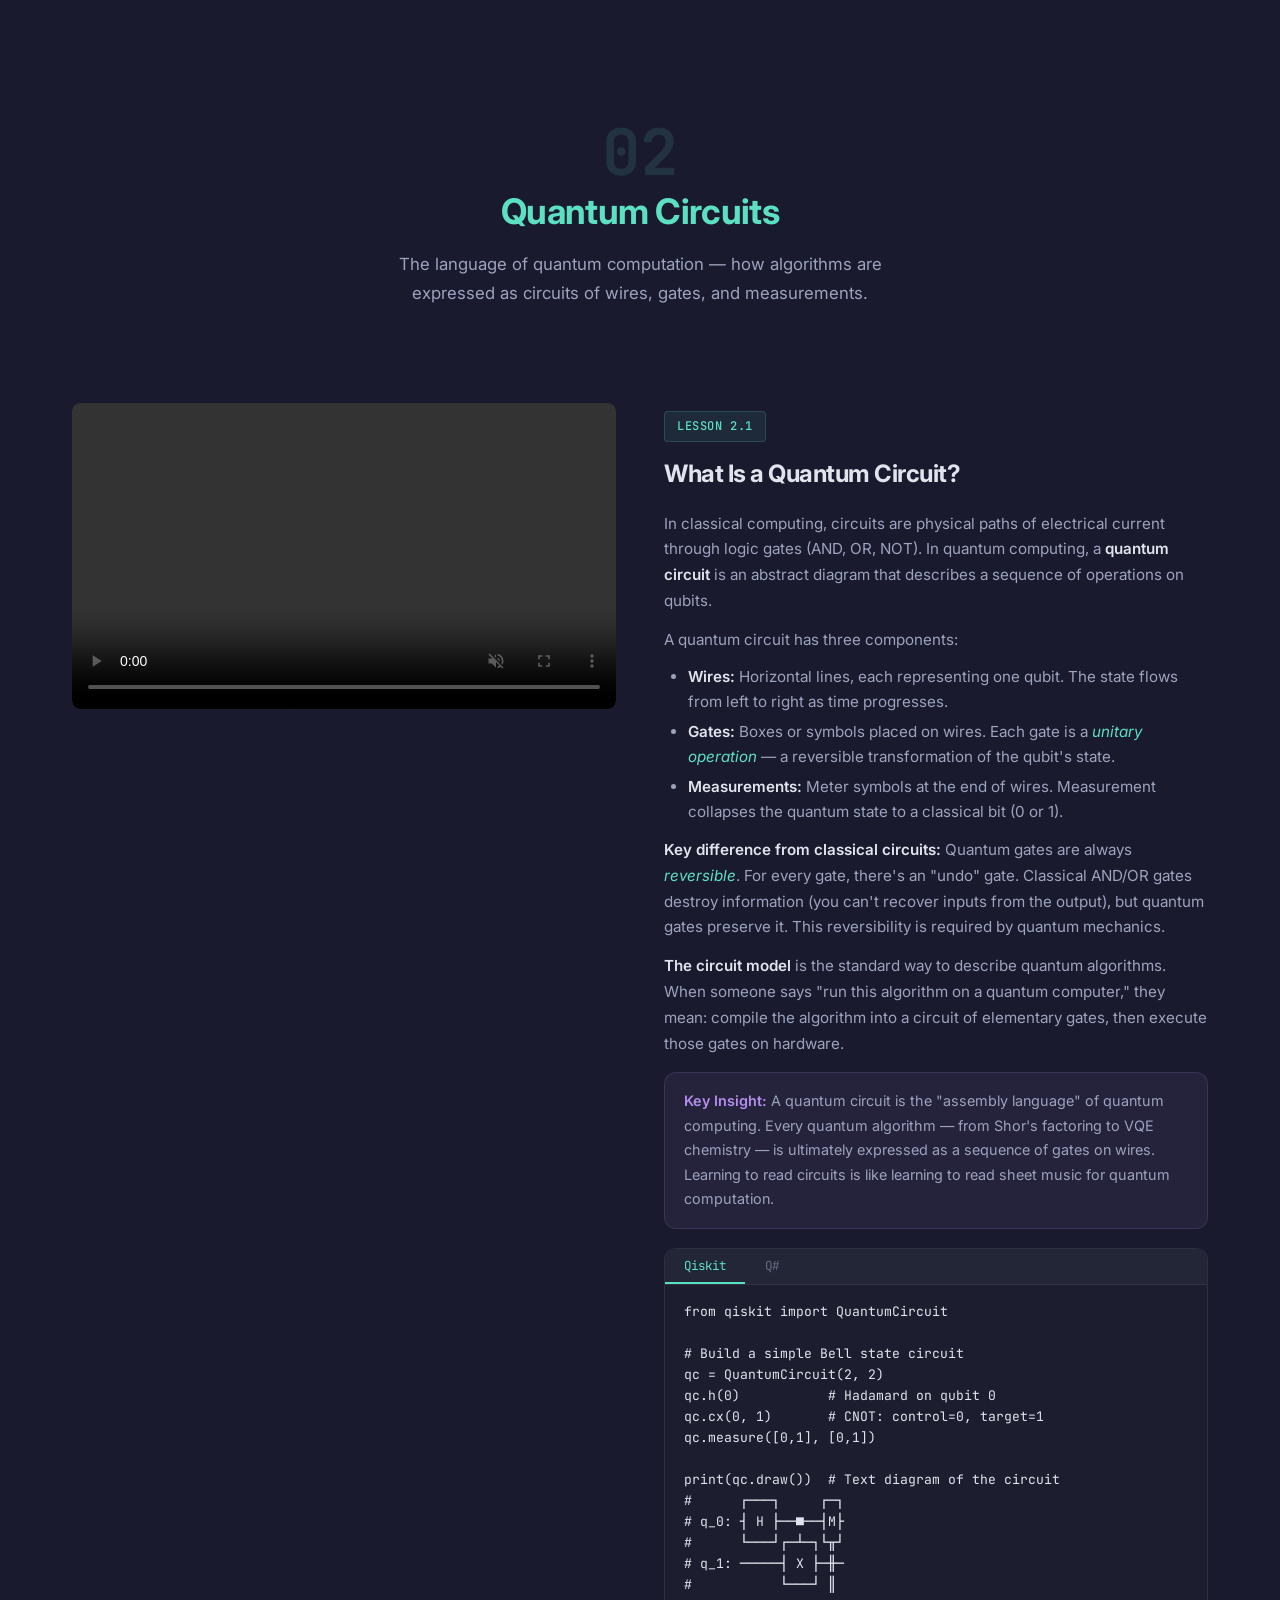
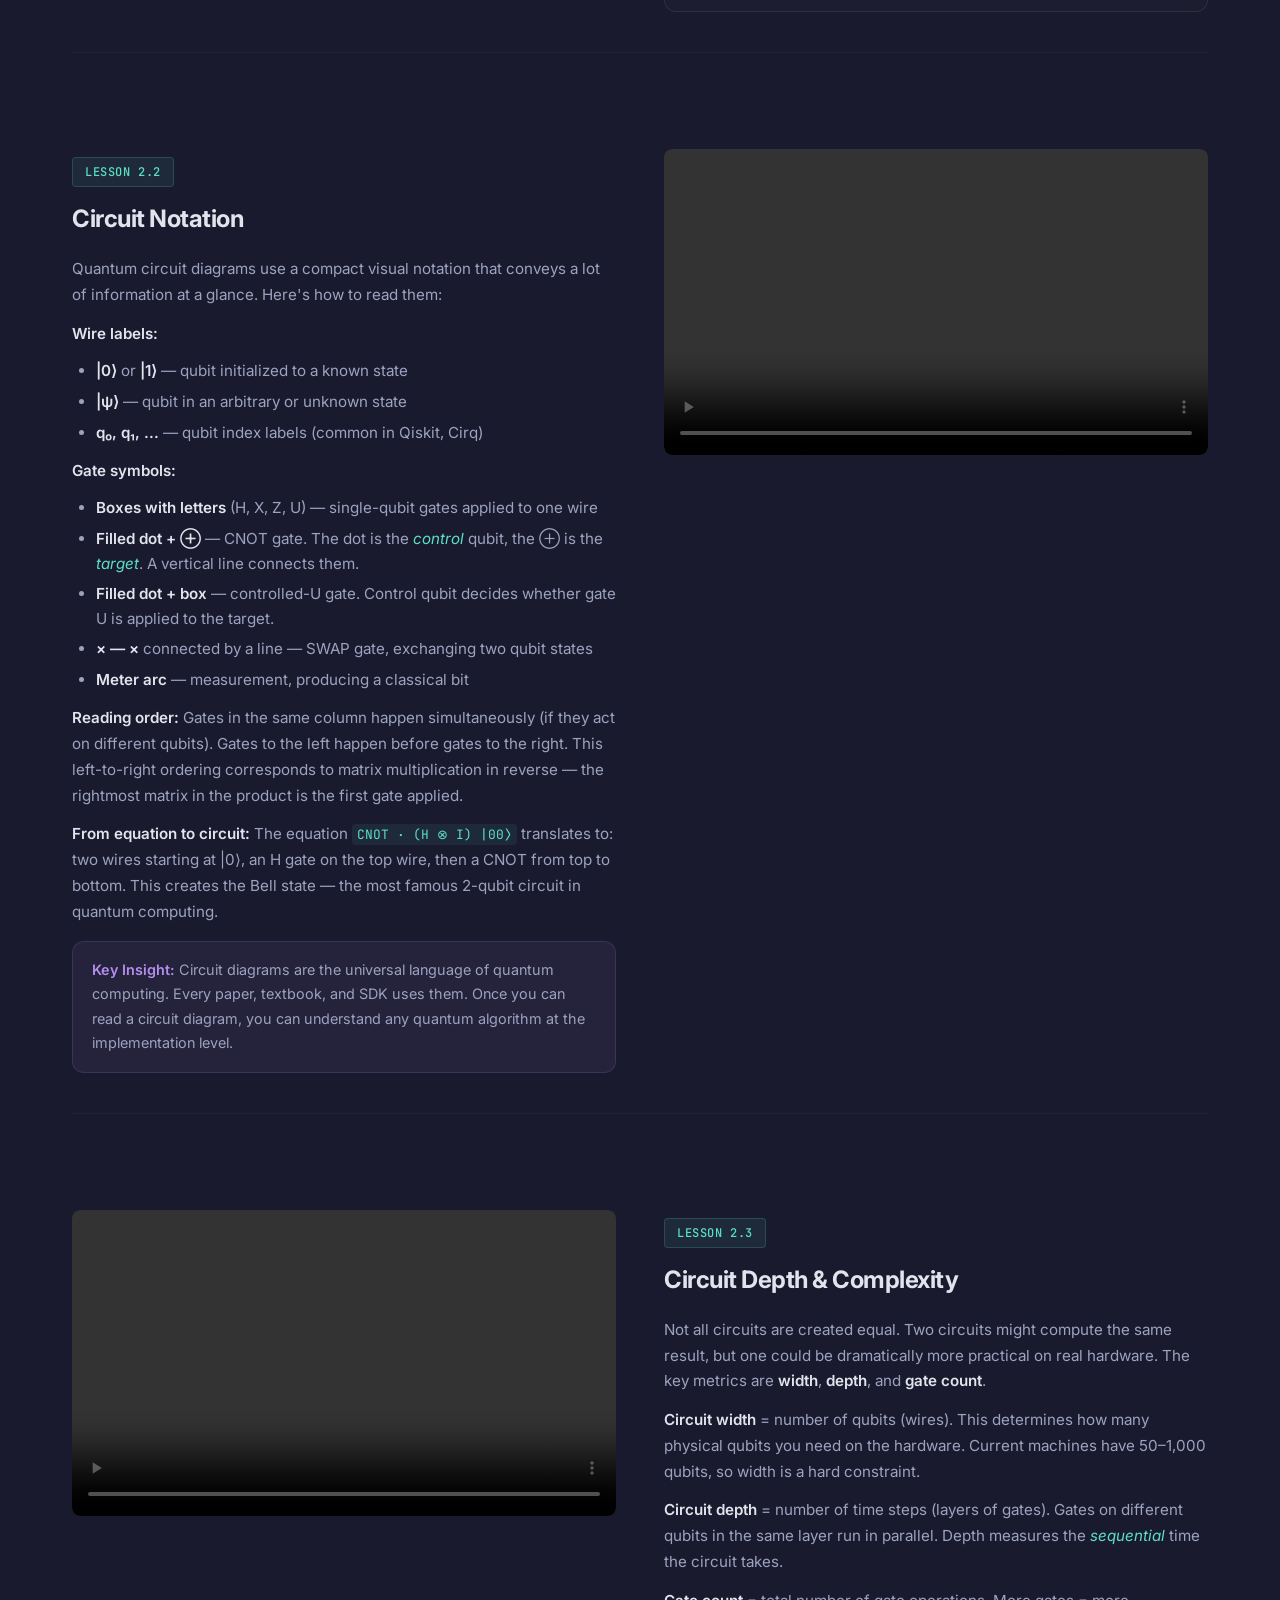
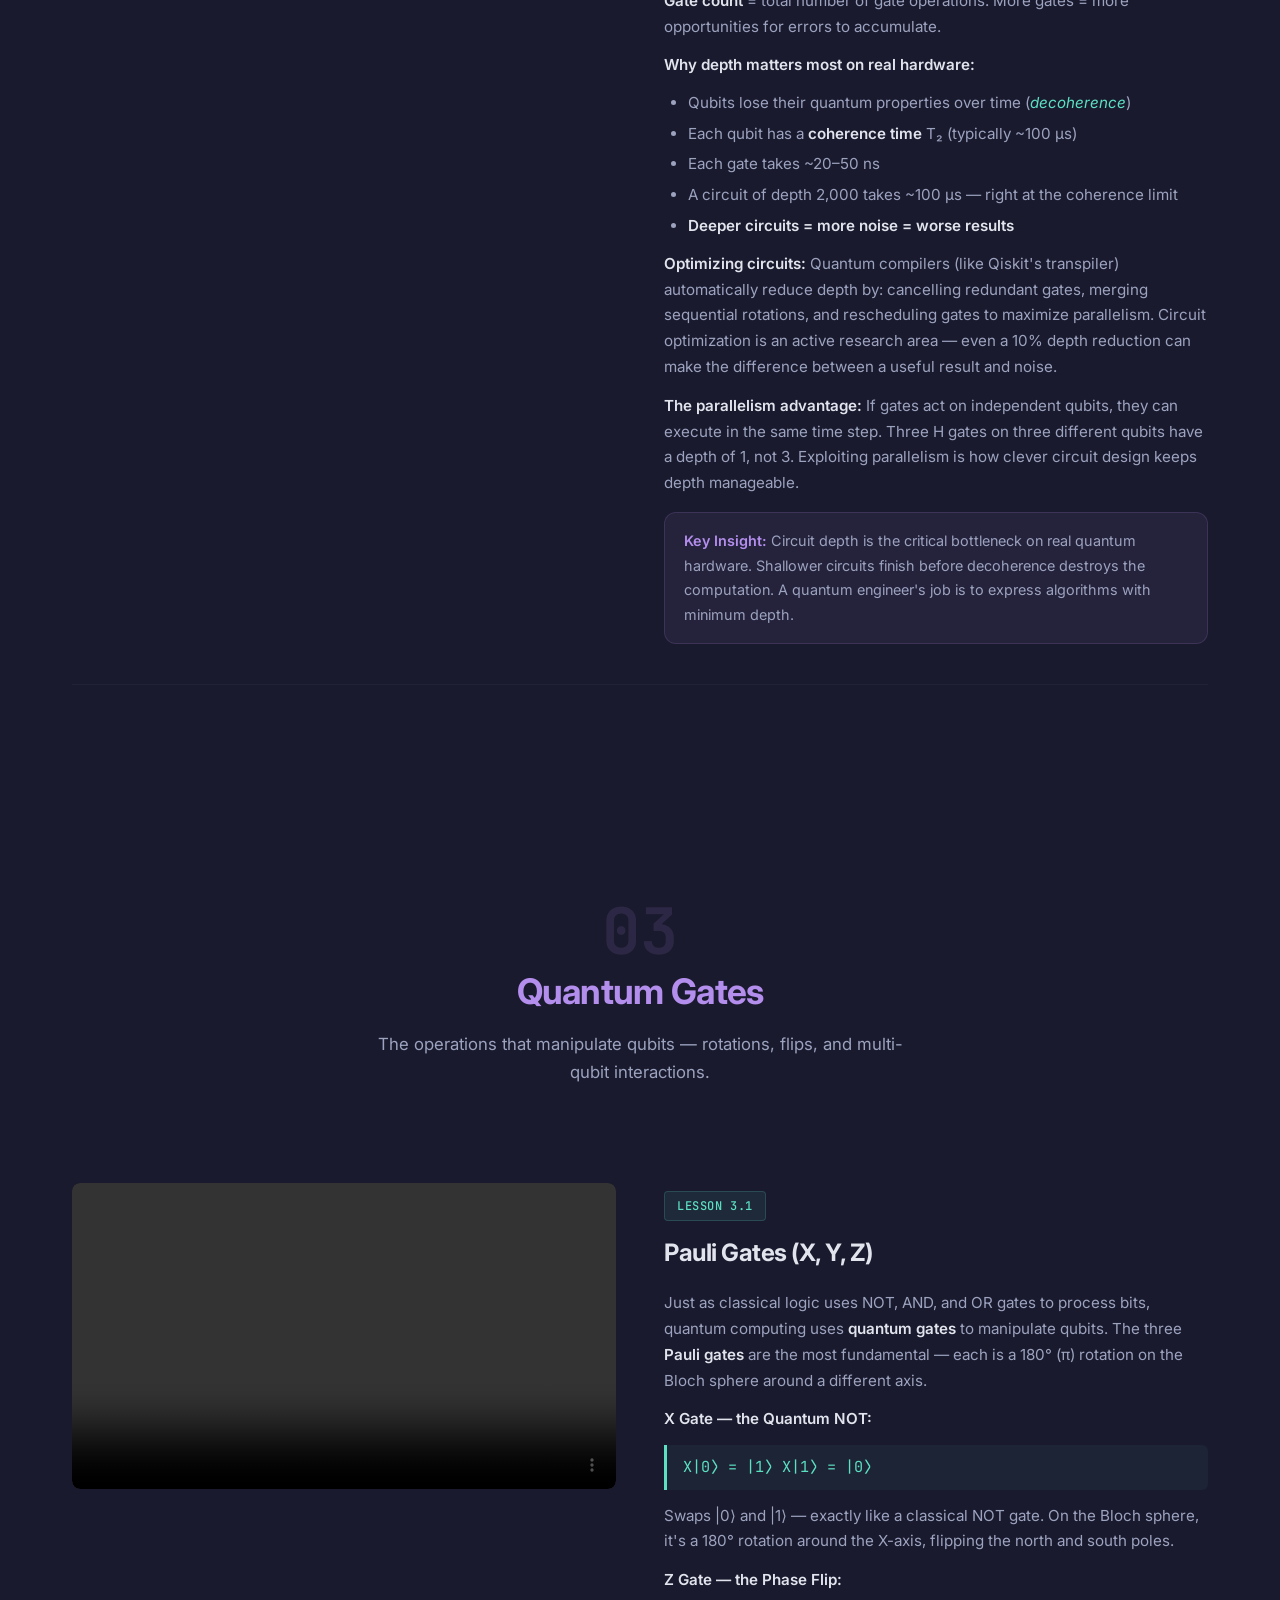
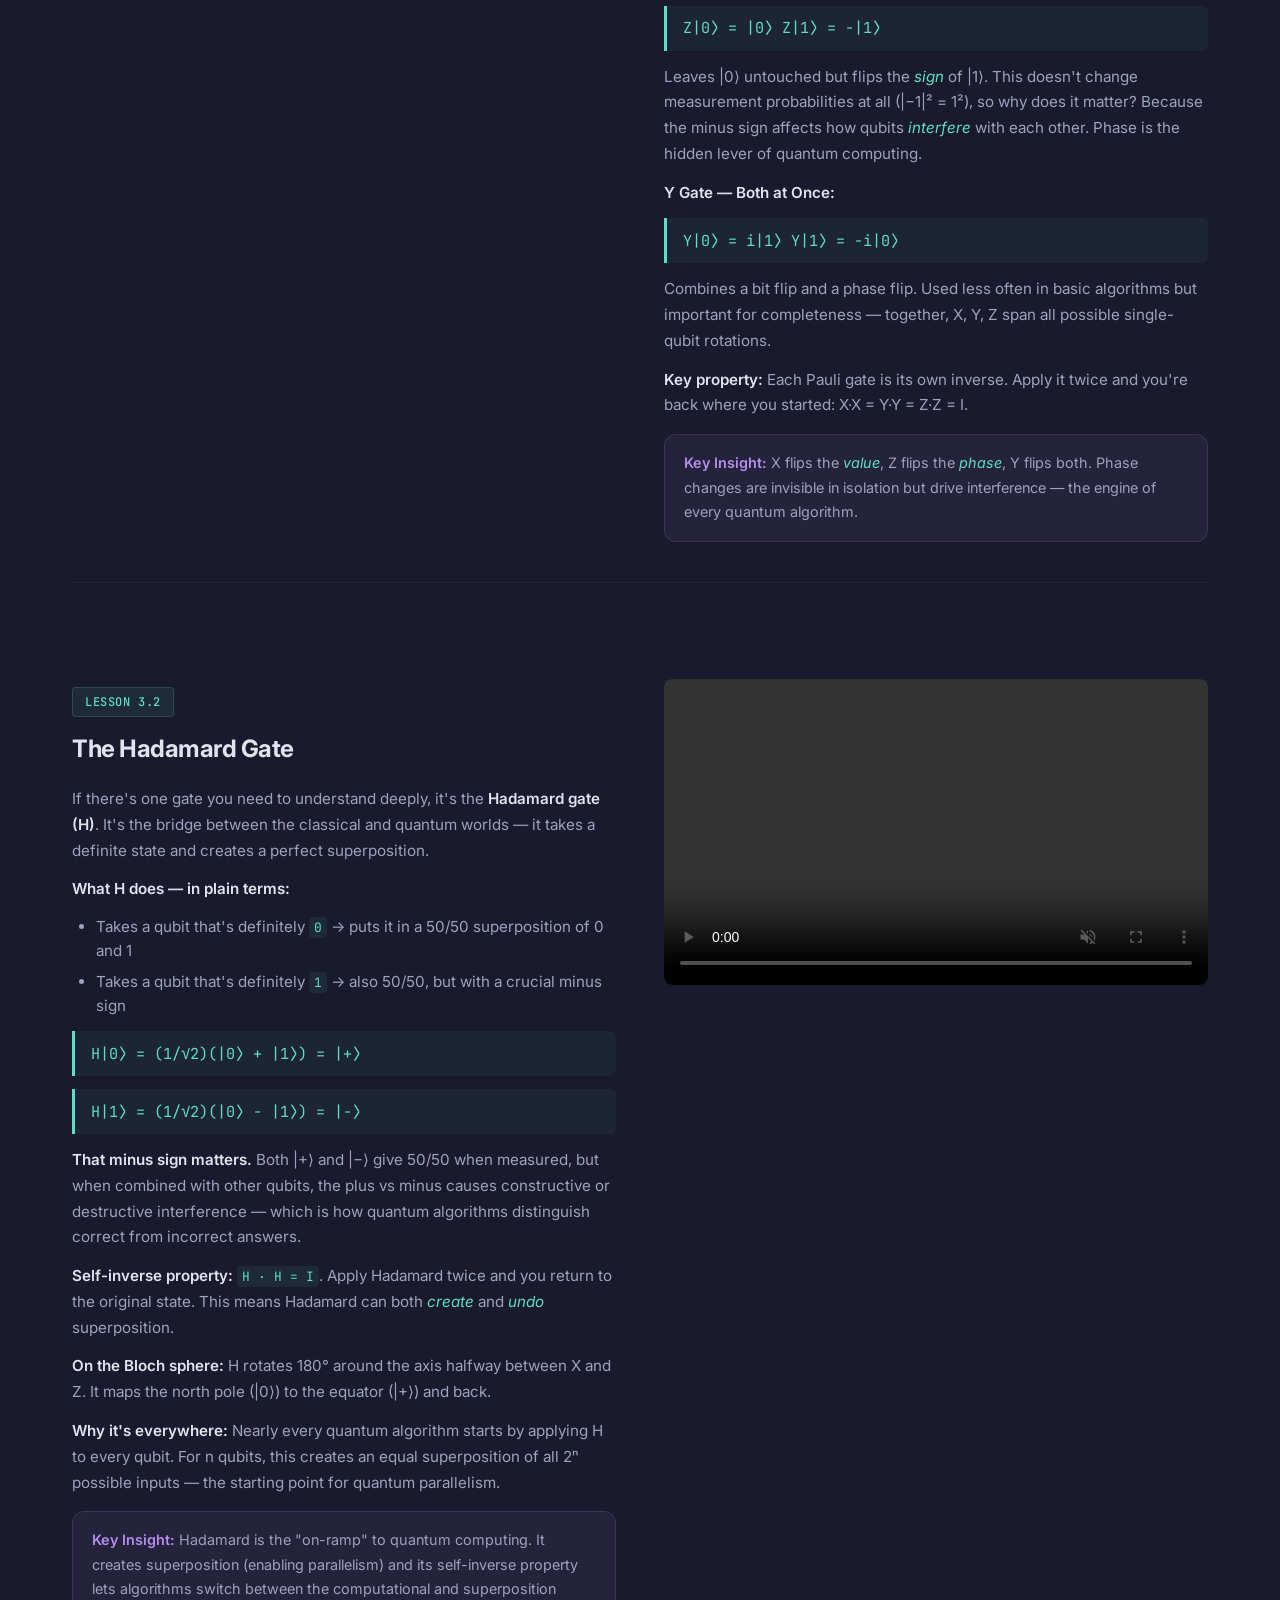
==== commit 88d75421: "Switch to MP4 videos with controls, fix animation overlaps - Use MP4 only (removed WebM sources) - A" ====
--- a/docs/index.html
+++ b/docs/index.html
@@ -229,9 +229,8 @@
             <!-- 1.1 -->
             <article class="lesson" id="lesson-1-1">
                 <div class="lesson-video">
-                    <video muted loop playsinline preload="metadata">
-                        <source src="videos/webm/WhatIsAQubit.webm" type="video/webm">
-                        <!-- <source src="videos/WhatIsAQubit.mp4" type="video/mp4"> -->
+                    <video controls muted loop playsinline preload="metadata">
+                        <source src="videos/WhatIsAQubit.mp4" type="video/mp4">
                     </video>
                 </div>
                 <div class="lesson-content">
@@ -316,9 +315,8 @@
             <!-- 1.2 -->
             <article class="lesson" id="lesson-1-2">
                 <div class="lesson-video">
-                    <video muted loop playsinline preload="metadata">
-                        <source src="videos/webm/BlochSphereScene.webm" type="video/webm">
-                        <!-- <source src="videos/BlochSphereScene.mp4" type="video/mp4"> -->
+                    <video controls muted loop playsinline preload="metadata">
+                        <source src="videos/BlochSphereScene.mp4" type="video/mp4">
                     </video>
                 </div>
                 <div class="lesson-content">
@@ -364,9 +362,8 @@
             <!-- 1.3 -->
             <article class="lesson" id="lesson-1-3">
                 <div class="lesson-video">
-                    <video muted loop playsinline preload="metadata">
-                        <source src="videos/webm/SuperpositionScene.webm" type="video/webm">
-                        <!-- <source src="videos/SuperpositionScene.mp4" type="video/mp4"> -->
+                    <video controls muted loop playsinline preload="metadata">
+                        <source src="videos/SuperpositionScene.mp4" type="video/mp4">
                     </video>
                 </div>
                 <div class="lesson-content">
@@ -453,9 +450,8 @@
             <!-- 1.4 -->
             <article class="lesson" id="lesson-1-4">
                 <div class="lesson-video">
-                    <video muted loop playsinline preload="metadata">
-                        <source src="videos/webm/MeasurementScene.webm" type="video/webm">
-                        <!-- <source src="videos/MeasurementScene.mp4" type="video/mp4"> -->
+                    <video controls muted loop playsinline preload="metadata">
+                        <source src="videos/MeasurementScene.mp4" type="video/mp4">
                     </video>
                 </div>
                 <div class="lesson-content">
@@ -505,9 +501,8 @@
             <!-- 2.1 -->
             <article class="lesson" id="lesson-2-1">
                 <div class="lesson-video">
-                    <video muted loop playsinline preload="metadata">
-                        <source src="videos/webm/WhatIsACircuitScene.webm" type="video/webm">
-                        <!-- <source src="videos/WhatIsACircuitScene.mp4" type="video/mp4"> -->
+                    <video controls muted loop playsinline preload="metadata">
+                        <source src="videos/WhatIsACircuitScene.mp4" type="video/mp4">
                     </video>
                 </div>
                 <div class="lesson-content">
@@ -588,9 +583,8 @@
             <!-- 2.2 -->
             <article class="lesson" id="lesson-2-2">
                 <div class="lesson-video">
-                    <video muted loop playsinline preload="metadata">
-                        <source src="videos/webm/CircuitNotationScene.webm" type="video/webm">
-                        <!-- <source src="videos/CircuitNotationScene.mp4" type="video/mp4"> -->
+                    <video controls muted loop playsinline preload="metadata">
+                        <source src="videos/CircuitNotationScene.mp4" type="video/mp4">
                     </video>
                 </div>
                 <div class="lesson-content">
@@ -638,9 +632,8 @@
             <!-- 2.3 -->
             <article class="lesson" id="lesson-2-3">
                 <div class="lesson-video">
-                    <video muted loop playsinline preload="metadata">
-                        <source src="videos/webm/CircuitDepthScene.webm" type="video/webm">
-                        <!-- <source src="videos/CircuitDepthScene.mp4" type="video/mp4"> -->
+                    <video controls muted loop playsinline preload="metadata">
+                        <source src="videos/CircuitDepthScene.mp4" type="video/mp4">
                     </video>
                 </div>
                 <div class="lesson-content">
@@ -701,9 +694,8 @@
         <div class="lessons">
             <article class="lesson" id="lesson-3-1">
                 <div class="lesson-video">
-                    <video muted loop playsinline preload="metadata">
-                        <source src="videos/webm/PauliGatesScene.webm" type="video/webm">
-                        <!-- <source src="videos/PauliGatesScene.mp4" type="video/mp4"> -->
+                    <video controls muted loop playsinline preload="metadata">
+                        <source src="videos/PauliGatesScene.mp4" type="video/mp4">
                     </video>
                 </div>
                 <div class="lesson-content">
@@ -749,9 +741,8 @@
 
             <article class="lesson" id="lesson-3-2">
                 <div class="lesson-video">
-                    <video muted loop playsinline preload="metadata">
-                        <source src="videos/webm/HadamardGateScene.webm" type="video/webm">
-                        <!-- <source src="videos/HadamardGateScene.mp4" type="video/mp4"> -->
+                    <video controls muted loop playsinline preload="metadata">
+                        <source src="videos/HadamardGateScene.mp4" type="video/mp4">
                     </video>
                 </div>
                 <div class="lesson-content">
@@ -834,9 +825,8 @@
 
             <article class="lesson" id="lesson-3-3">
                 <div class="lesson-video">
-                    <video muted loop playsinline preload="metadata">
-                        <source src="videos/webm/PhaseGatesScene.webm" type="video/webm">
-                        <!-- <source src="videos/PhaseGatesScene.mp4" type="video/mp4"> -->
+                    <video controls muted loop playsinline preload="metadata">
+                        <source src="videos/PhaseGatesScene.mp4" type="video/mp4">
                     </video>
                 </div>
                 <div class="lesson-content">
@@ -884,9 +874,8 @@
 
             <article class="lesson" id="lesson-3-4">
                 <div class="lesson-video">
-                    <video muted loop playsinline preload="metadata">
-                        <source src="videos/webm/MultiQubitGatesScene.webm" type="video/webm">
-                        <!-- <source src="videos/MultiQubitGatesScene.mp4" type="video/mp4"> -->
+                    <video controls muted loop playsinline preload="metadata">
+                        <source src="videos/MultiQubitGatesScene.mp4" type="video/mp4">
                     </video>
                 </div>
                 <div class="lesson-content">
@@ -950,9 +939,8 @@
         <div class="lessons">
             <article class="lesson" id="lesson-4-1">
                 <div class="lesson-video">
-                    <video muted loop playsinline preload="metadata">
-                        <source src="videos/webm/BellStatesScene.webm" type="video/webm">
-                        <!-- <source src="videos/BellStatesScene.mp4" type="video/mp4"> -->
+                    <video controls muted loop playsinline preload="metadata">
+                        <source src="videos/BellStatesScene.mp4" type="video/mp4">
                     </video>
                 </div>
                 <div class="lesson-content">
@@ -1034,9 +1022,8 @@
 
             <article class="lesson" id="lesson-4-2">
                 <div class="lesson-video">
-                    <video muted loop playsinline preload="metadata">
-                        <source src="videos/webm/QuantumTeleportationScene.webm" type="video/webm">
-                        <!-- <source src="videos/QuantumTeleportationScene.mp4" type="video/mp4"> -->
+                    <video controls muted loop playsinline preload="metadata">
+                        <source src="videos/QuantumTeleportationScene.mp4" type="video/mp4">
                     </video>
                 </div>
                 <div class="lesson-content">
@@ -1091,9 +1078,8 @@
 
             <article class="lesson" id="lesson-4-3">
                 <div class="lesson-video">
-                    <video muted loop playsinline preload="metadata">
-                        <source src="videos/webm/SuperdenseCodingScene.webm" type="video/webm">
-                        <!-- <source src="videos/SuperdenseCodingScene.mp4" type="video/mp4"> -->
+                    <video controls muted loop playsinline preload="metadata">
+                        <source src="videos/SuperdenseCodingScene.mp4" type="video/mp4">
                     </video>
                 </div>
                 <div class="lesson-content">
@@ -1153,9 +1139,8 @@
         <div class="lessons">
             <article class="lesson" id="lesson-5-1">
                 <div class="lesson-video">
-                    <video muted loop playsinline preload="metadata">
-                        <source src="videos/webm/DeutschJozsaScene.webm" type="video/webm">
-                        <!-- <source src="videos/DeutschJozsaScene.mp4" type="video/mp4"> -->
+                    <video controls muted loop playsinline preload="metadata">
+                        <source src="videos/DeutschJozsaScene.mp4" type="video/mp4">
                     </video>
                 </div>
                 <div class="lesson-content">
@@ -1240,9 +1225,8 @@
 
             <article class="lesson" id="lesson-5-2">
                 <div class="lesson-video">
-                    <video muted loop playsinline preload="metadata">
-                        <source src="videos/webm/GroversSearchScene.webm" type="video/webm">
-                        <!-- <source src="videos/GroversSearchScene.mp4" type="video/mp4"> -->
+                    <video controls muted loop playsinline preload="metadata">
+                        <source src="videos/GroversSearchScene.mp4" type="video/mp4">
                     </video>
                 </div>
                 <div class="lesson-content">
@@ -1342,9 +1326,8 @@
 
             <article class="lesson" id="lesson-5-3">
                 <div class="lesson-video">
-                    <video muted loop playsinline preload="metadata">
-                        <source src="videos/webm/QFTScene.webm" type="video/webm">
-                        <!-- <source src="videos/QFTScene.mp4" type="video/mp4"> -->
+                    <video controls muted loop playsinline preload="metadata">
+                        <source src="videos/QFTScene.mp4" type="video/mp4">
                     </video>
                 </div>
                 <div class="lesson-content">
@@ -1400,9 +1383,8 @@
 
             <article class="lesson" id="lesson-5-4">
                 <div class="lesson-video">
-                    <video muted loop playsinline preload="metadata">
-                        <source src="videos/webm/ShorsAlgorithmScene.webm" type="video/webm">
-                        <!-- <source src="videos/ShorsAlgorithmScene.mp4" type="video/mp4"> -->
+                    <video controls muted loop playsinline preload="metadata">
+                        <source src="videos/ShorsAlgorithmScene.mp4" type="video/mp4">
                     </video>
                 </div>
                 <div class="lesson-content">
@@ -1461,9 +1443,8 @@
         <div class="lessons">
             <article class="lesson visible" id="lesson-6-1">
                 <div class="lesson-video">
-                    <video muted loop playsinline preload="metadata">
-                        <source src="videos/webm/NoiseDecoherenceScene.webm" type="video/webm">
-                        <!-- <source src="videos/NoiseDecoherenceScene.mp4" type="video/mp4"> -->
+                    <video controls muted loop playsinline preload="metadata">
+                        <source src="videos/NoiseDecoherenceScene.mp4" type="video/mp4">
                     </video>
                 </div>
                 <div class="lesson-content">
@@ -1498,9 +1479,8 @@
 
             <article class="lesson visible" id="lesson-6-2">
                 <div class="lesson-video">
-                    <video muted loop playsinline preload="metadata">
-                        <source src="videos/webm/ErrorCorrectionScene.webm" type="video/webm">
-                        <!-- <source src="videos/ErrorCorrectionScene.mp4" type="video/mp4"> -->
+                    <video controls muted loop playsinline preload="metadata">
+                        <source src="videos/ErrorCorrectionScene.mp4" type="video/mp4">
                     </video>
                 </div>
                 <div class="lesson-content">
@@ -1540,9 +1520,8 @@
 
             <article class="lesson visible" id="lesson-6-3">
                 <div class="lesson-video">
-                    <video muted loop playsinline preload="metadata">
-                        <source src="videos/webm/HardwarePlatformsScene.webm" type="video/webm">
-                        <!-- <source src="videos/HardwarePlatformsScene.mp4" type="video/mp4"> -->
+                    <video controls muted loop playsinline preload="metadata">
+                        <source src="videos/HardwarePlatformsScene.mp4" type="video/mp4">
                     </video>
                 </div>
                 <div class="lesson-content">
@@ -1603,9 +1582,8 @@
         <div class="lessons">
             <article class="lesson visible" id="lesson-7-1">
                 <div class="lesson-video">
-                    <video muted loop playsinline preload="metadata">
-                        <source src="videos/webm/VQEScene.webm" type="video/webm">
-                        <!-- <source src="videos/VQEScene.mp4" type="video/mp4"> -->
+                    <video controls muted loop playsinline preload="metadata">
+                        <source src="videos/VQEScene.mp4" type="video/mp4">
                     </video>
                 </div>
                 <div class="lesson-content">
@@ -1642,9 +1620,8 @@
 
             <article class="lesson visible" id="lesson-7-2">
                 <div class="lesson-video">
-                    <video muted loop playsinline preload="metadata">
-                        <source src="videos/webm/QAOAScene.webm" type="video/webm">
-                        <!-- <source src="videos/QAOAScene.mp4" type="video/mp4"> -->
+                    <video controls muted loop playsinline preload="metadata">
+                        <source src="videos/QAOAScene.mp4" type="video/mp4">
                     </video>
                 </div>
                 <div class="lesson-content">
@@ -1684,9 +1661,8 @@
 
             <article class="lesson visible" id="lesson-7-3">
                 <div class="lesson-video">
-                    <video muted loop playsinline preload="metadata">
-                        <source src="videos/webm/BB84Scene.webm" type="video/webm">
-                        <!-- <source src="videos/BB84Scene.mp4" type="video/mp4"> -->
+                    <video controls muted loop playsinline preload="metadata">
+                        <source src="videos/BB84Scene.mp4" type="video/mp4">
                     </video>
                 </div>
                 <div class="lesson-content">
@@ -1719,9 +1695,8 @@
 
             <article class="lesson visible" id="lesson-7-4">
                 <div class="lesson-video">
-                    <video muted loop playsinline preload="metadata">
-                        <source src="videos/webm/QuantumMLScene.webm" type="video/webm">
-                        <!-- <source src="videos/QuantumMLScene.mp4" type="video/mp4"> -->
+                    <video controls muted loop playsinline preload="metadata">
+                        <source src="videos/QuantumMLScene.mp4" type="video/mp4">
                     </video>
                 </div>
                 <div class="lesson-content">
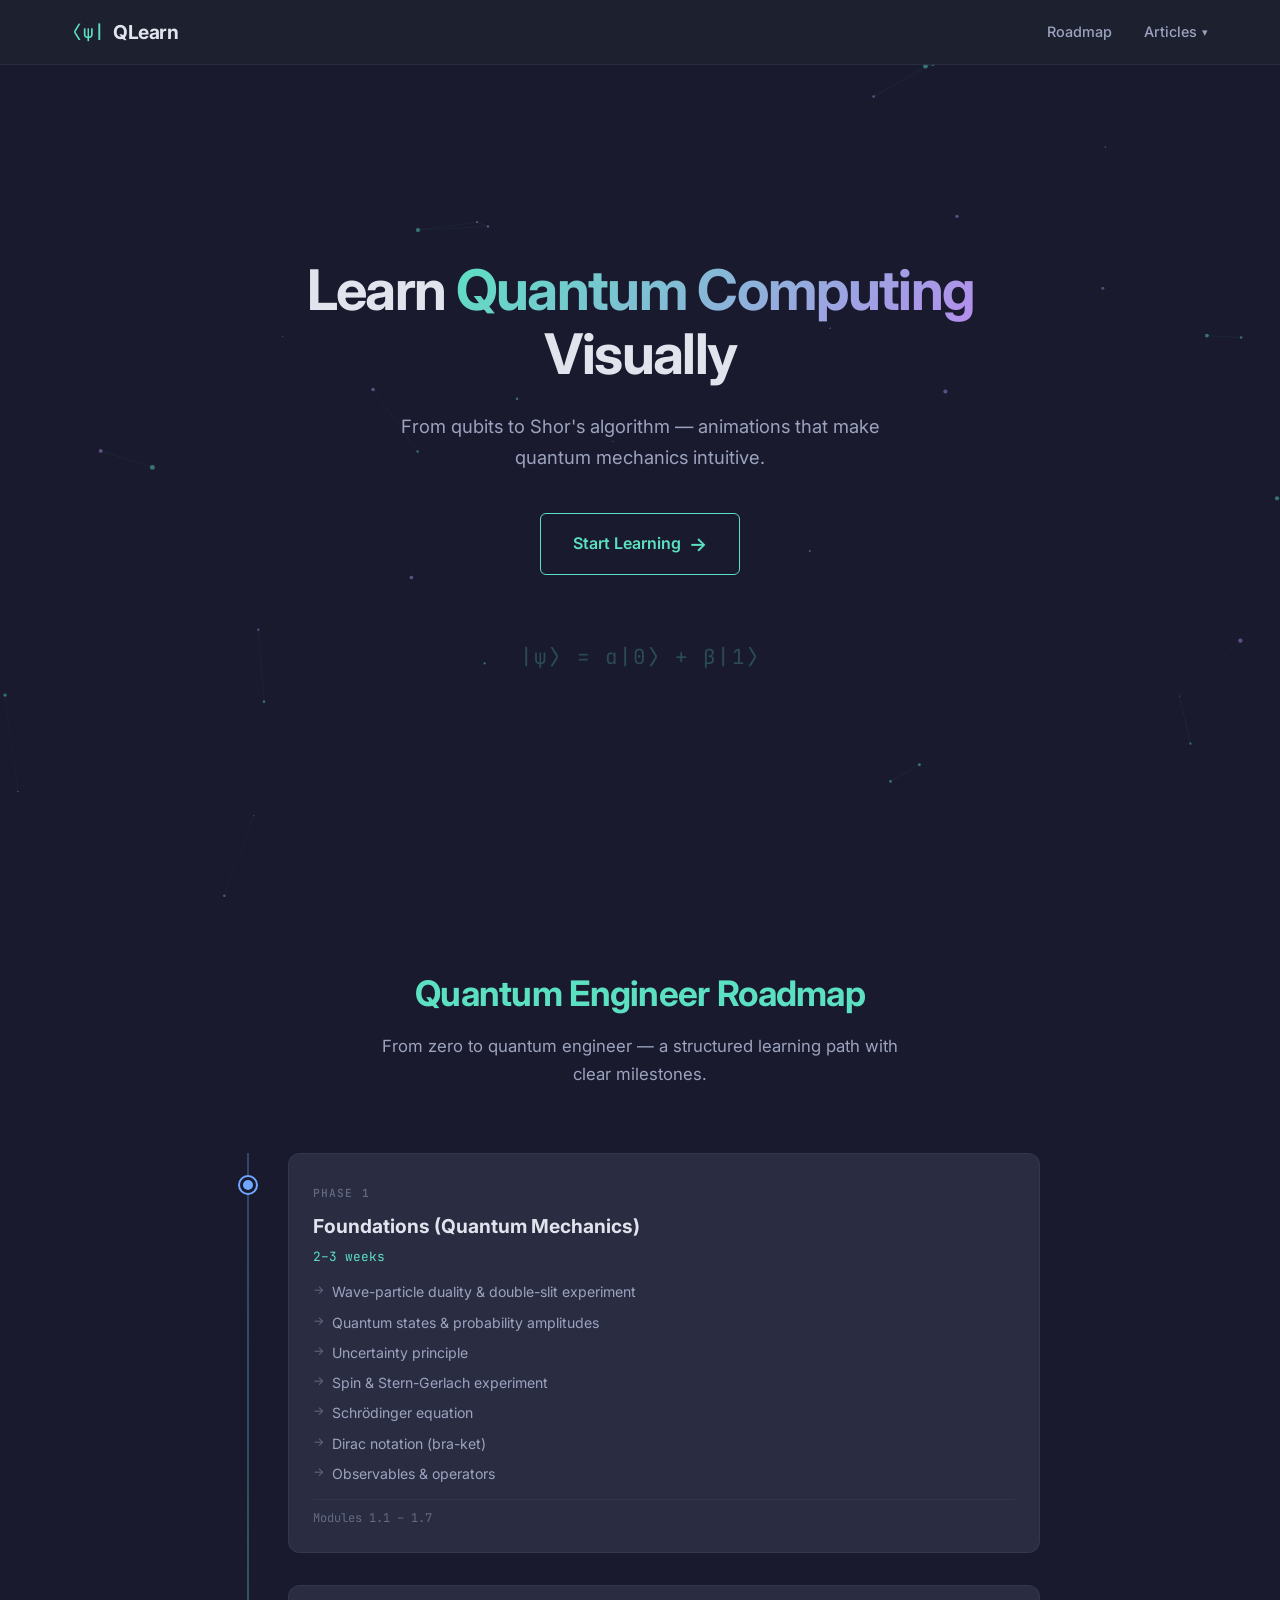
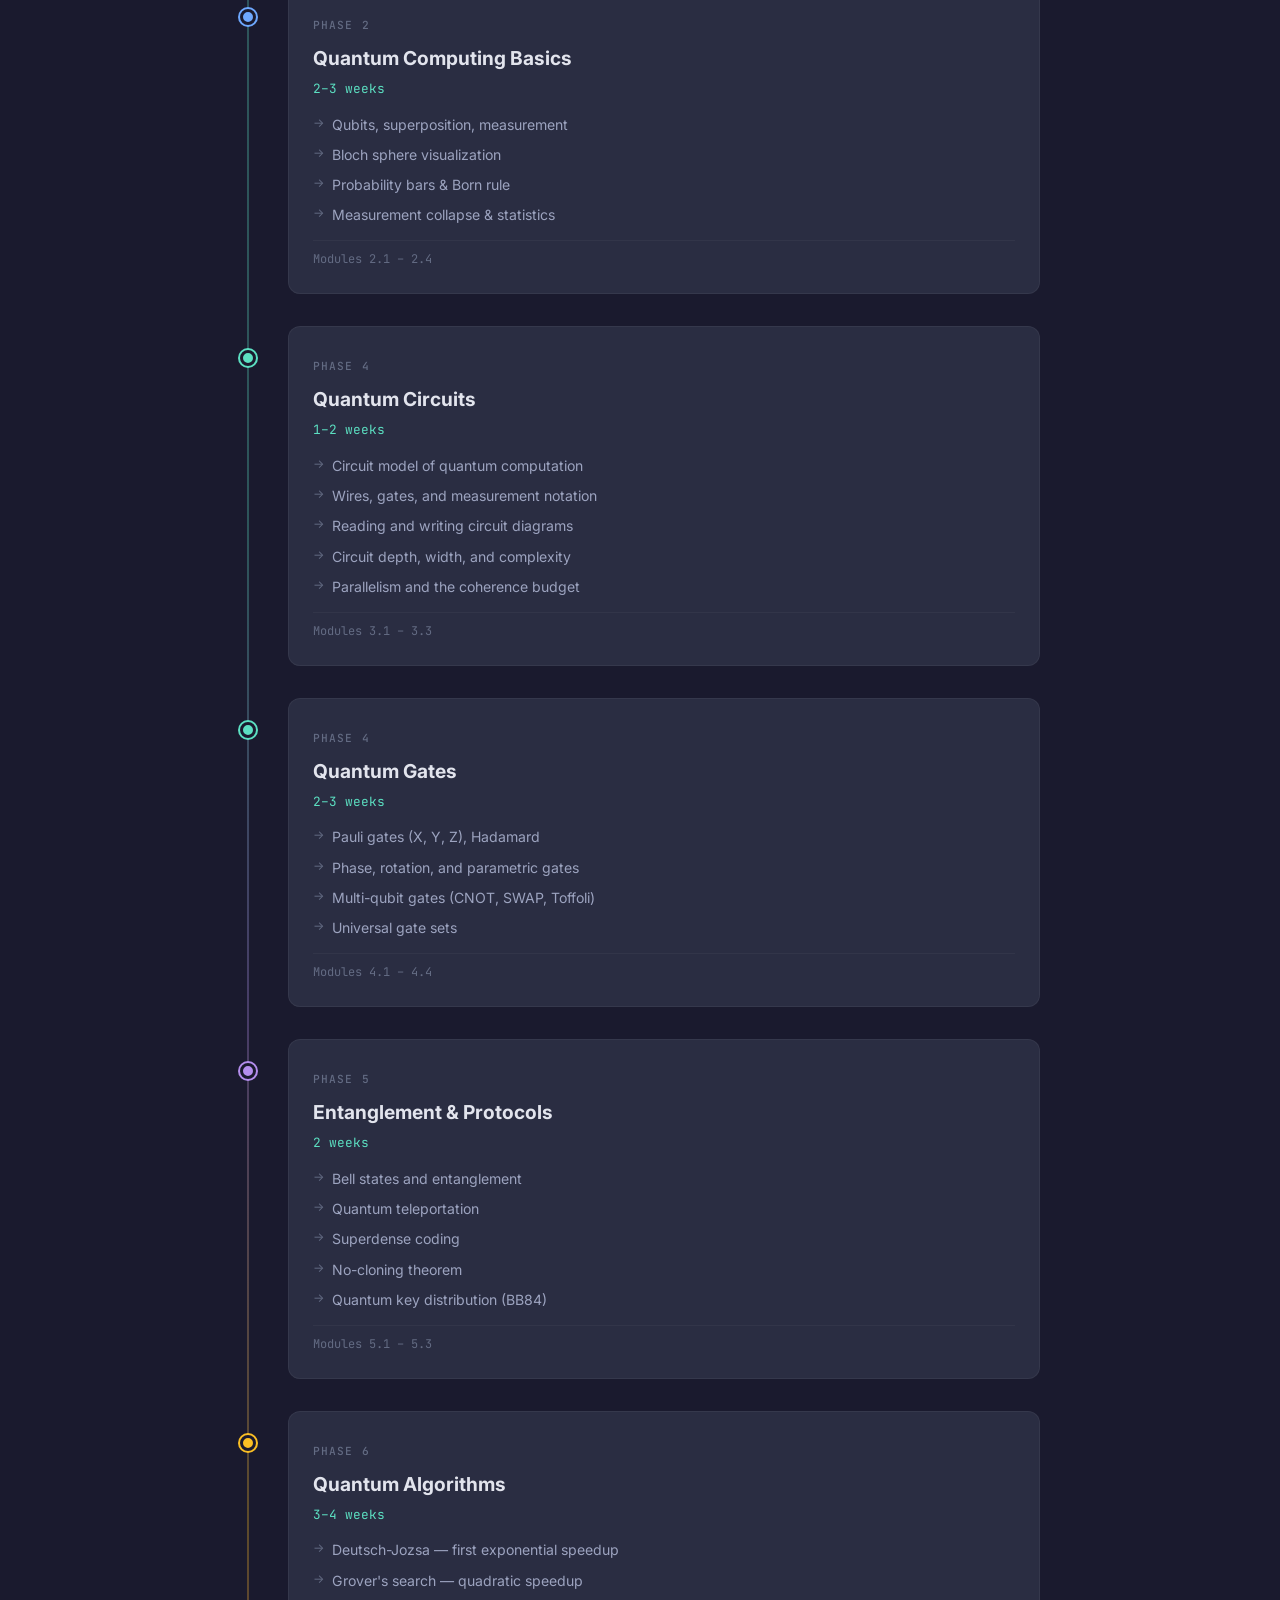
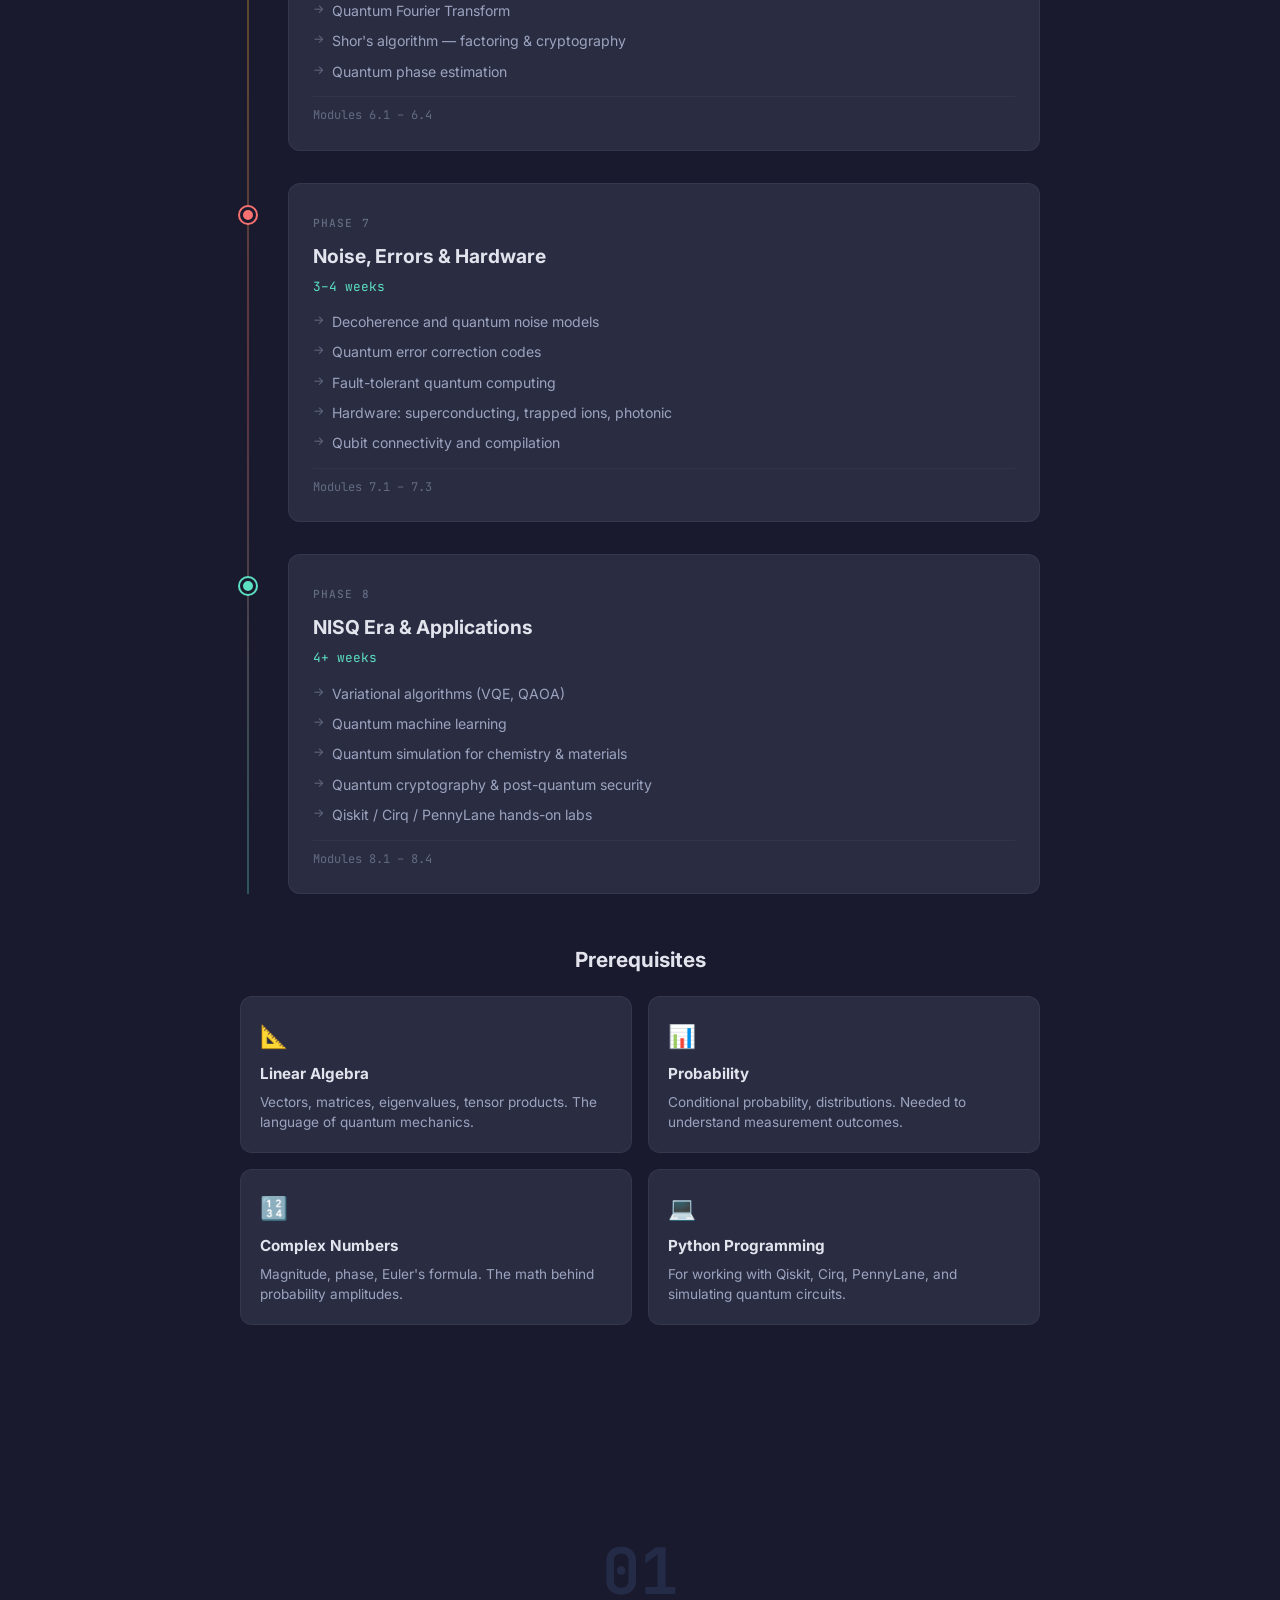
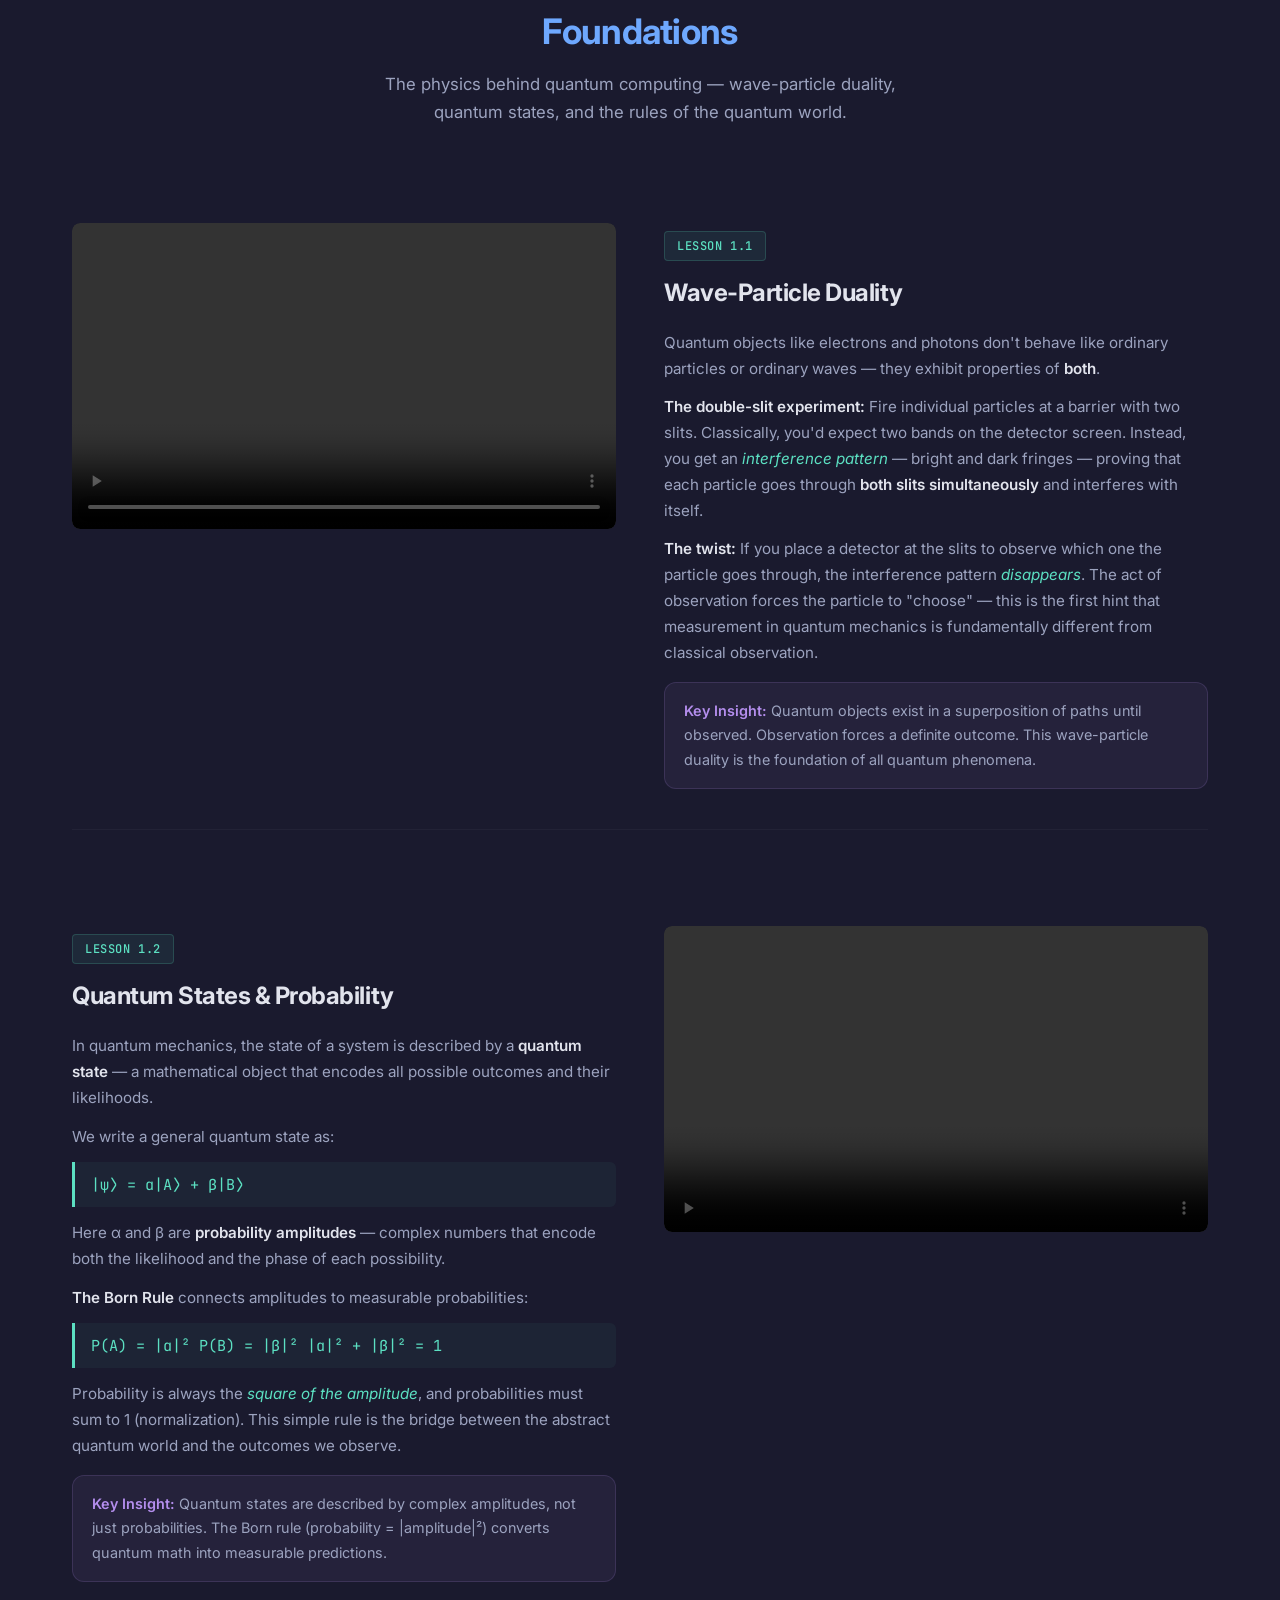
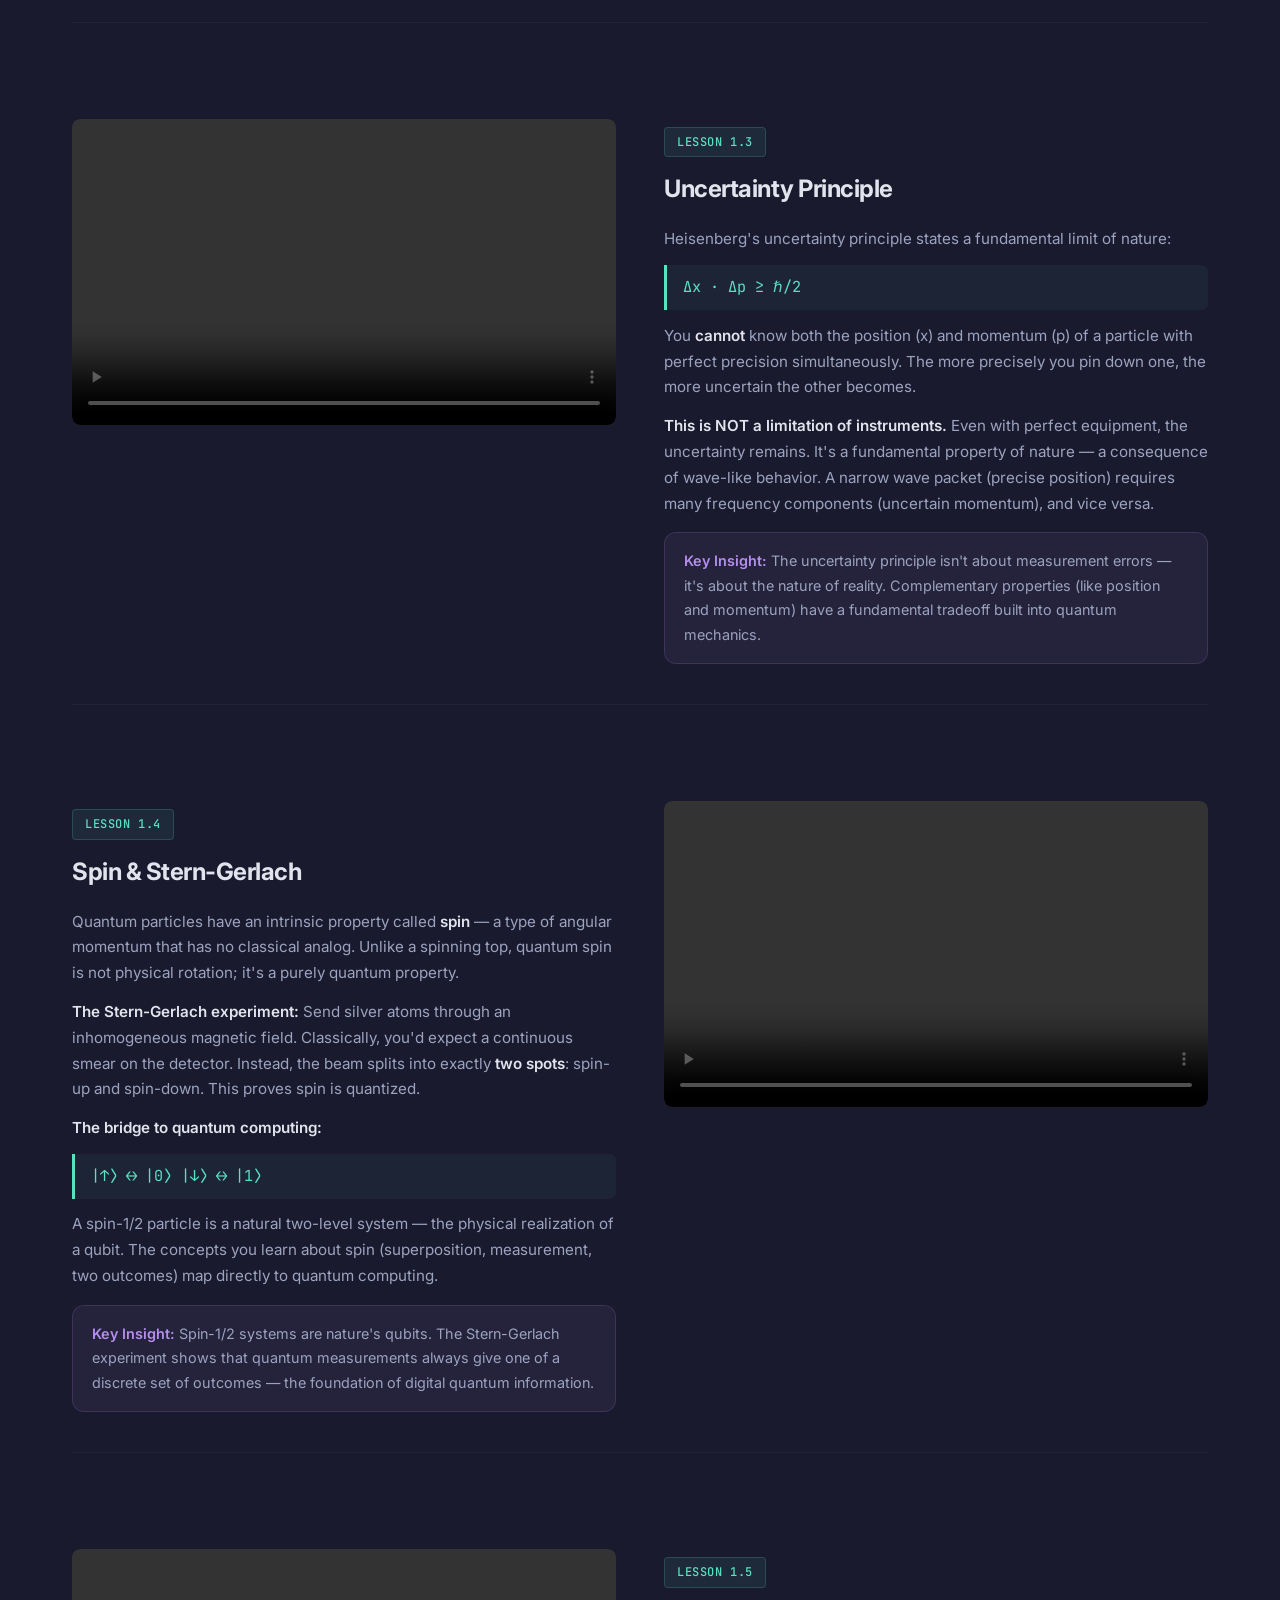
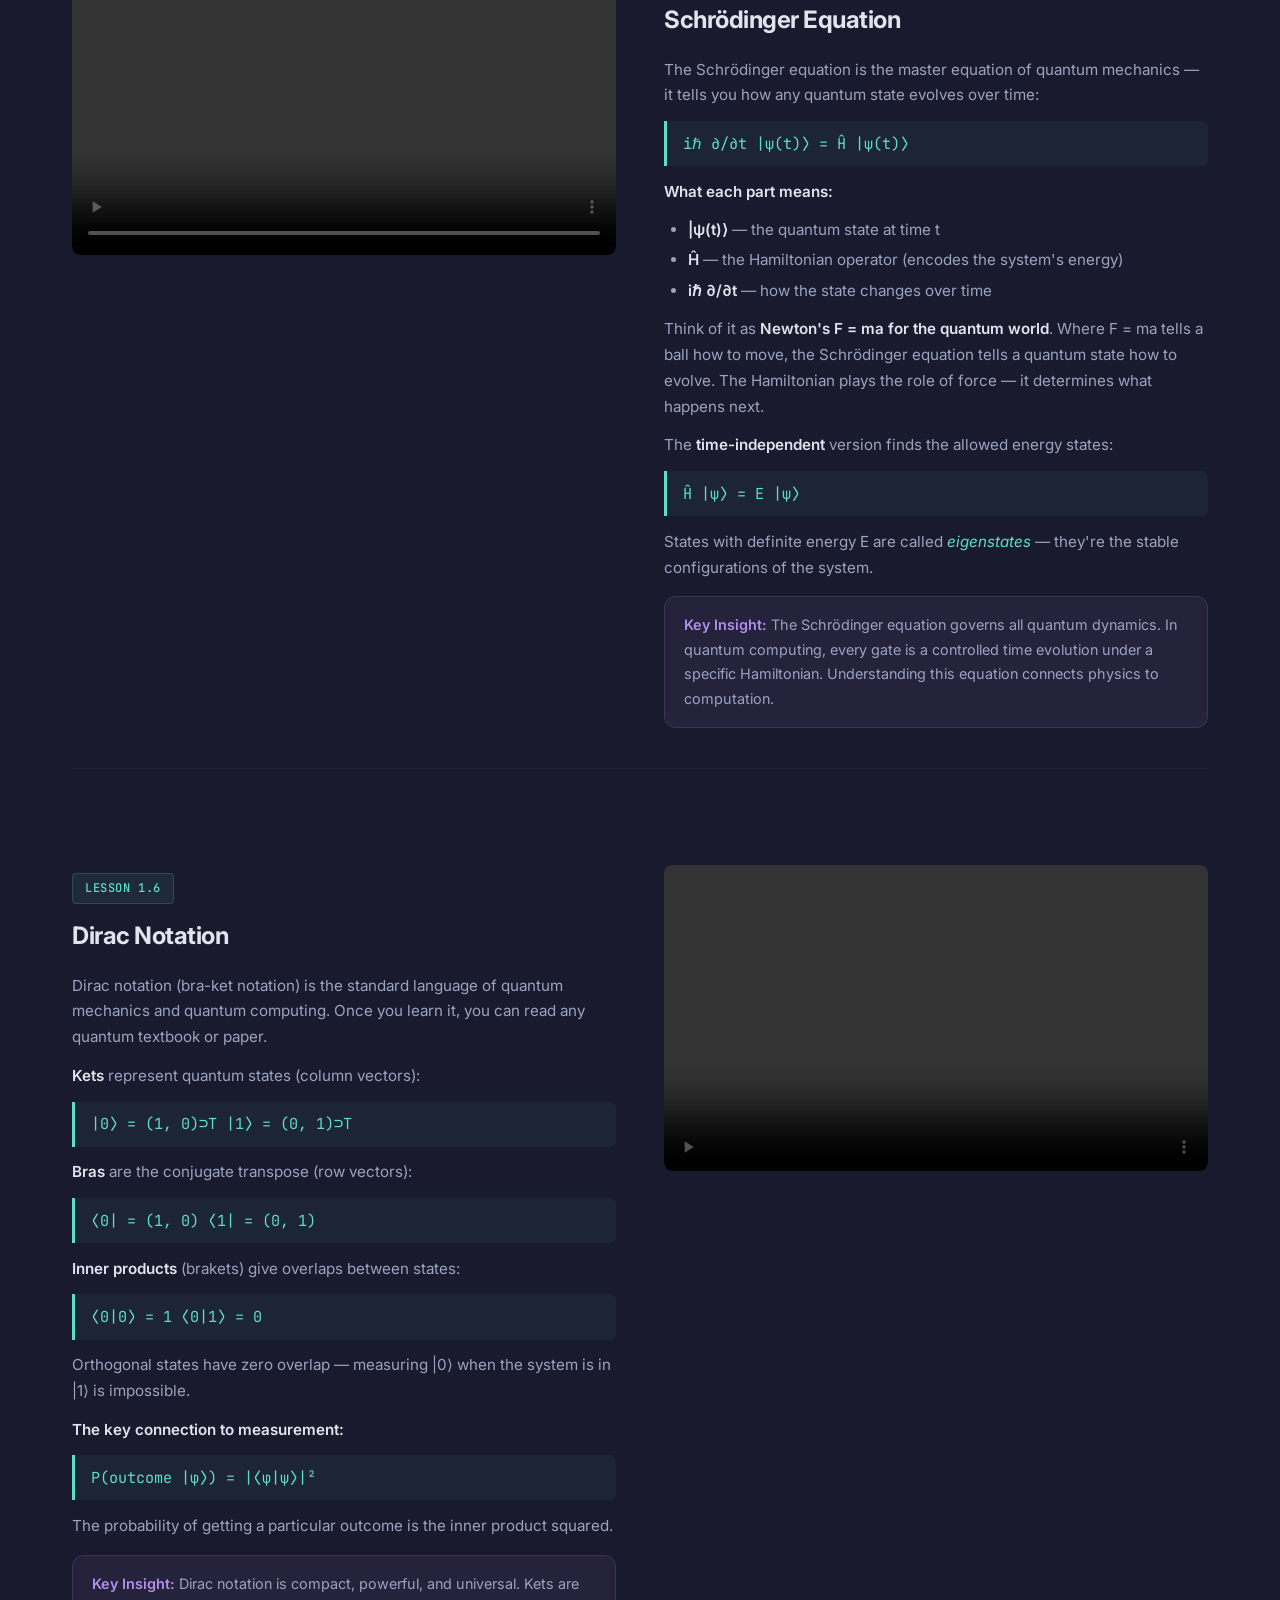
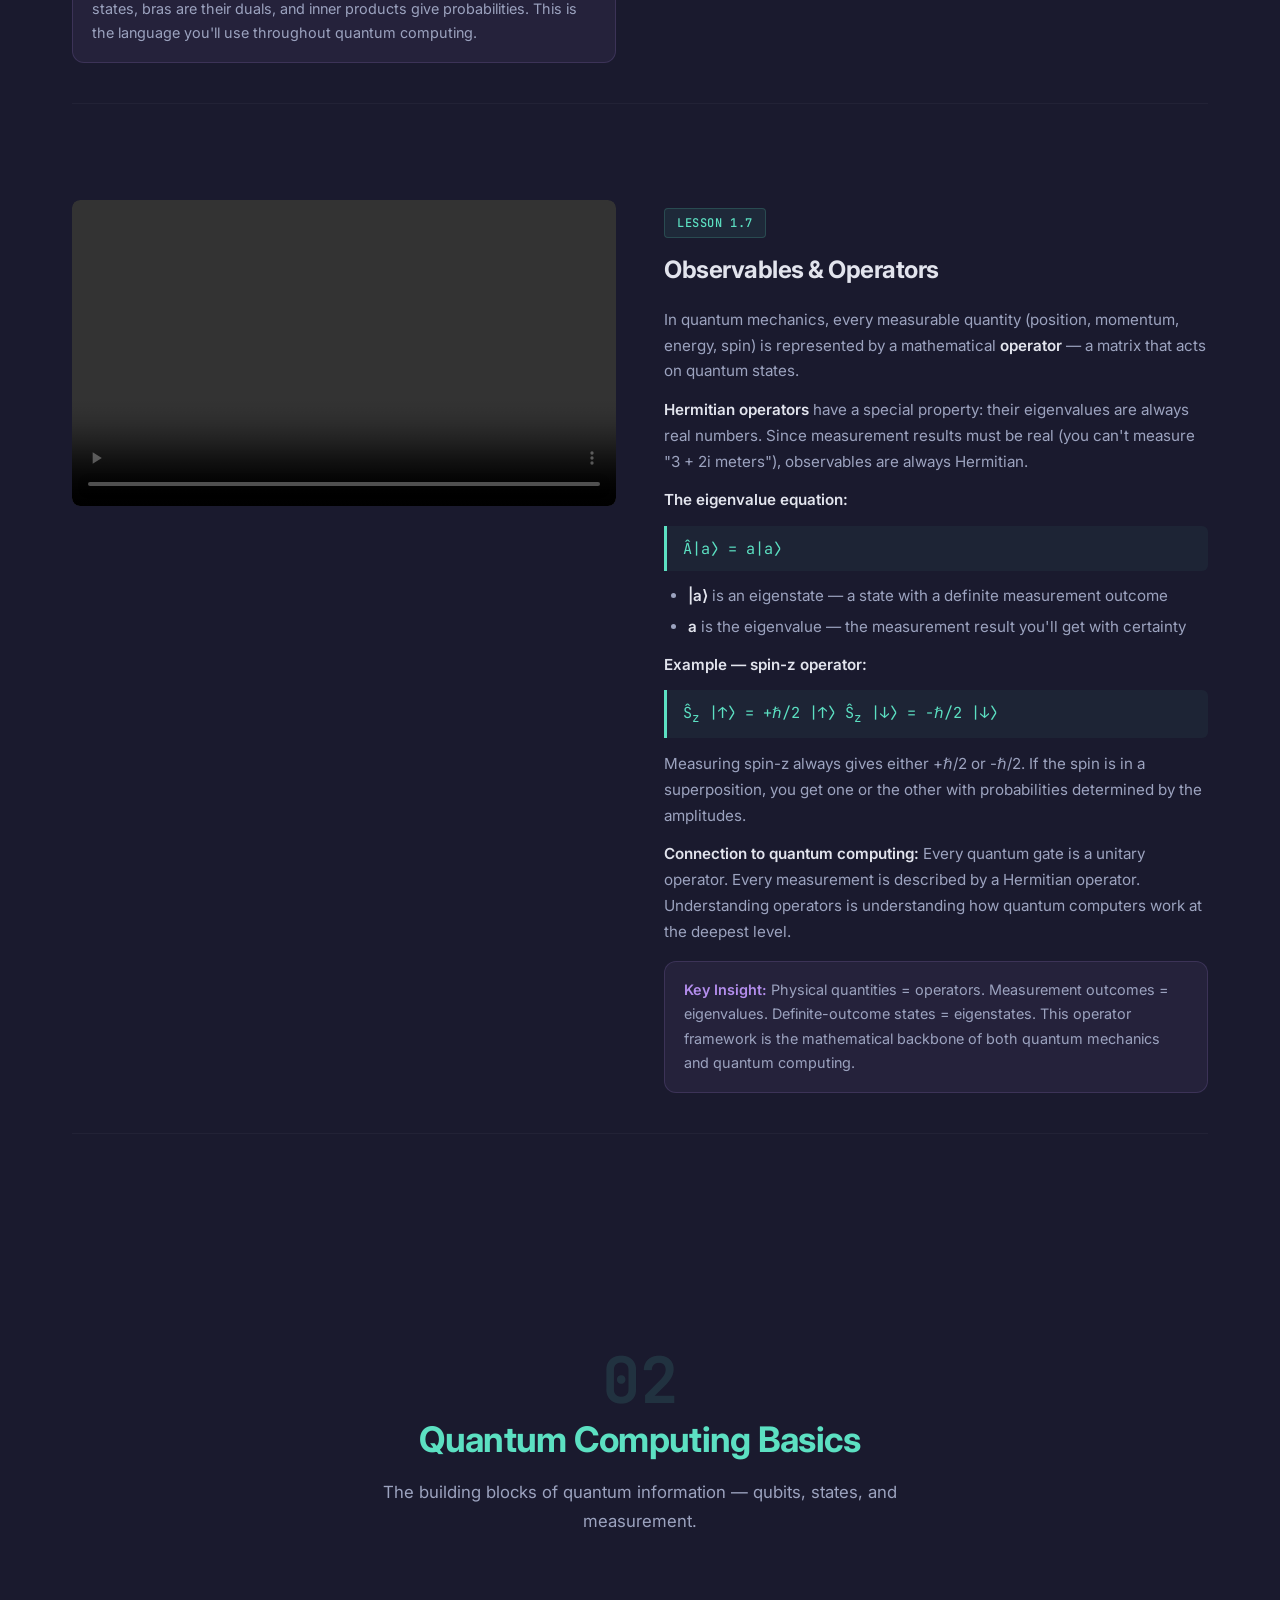
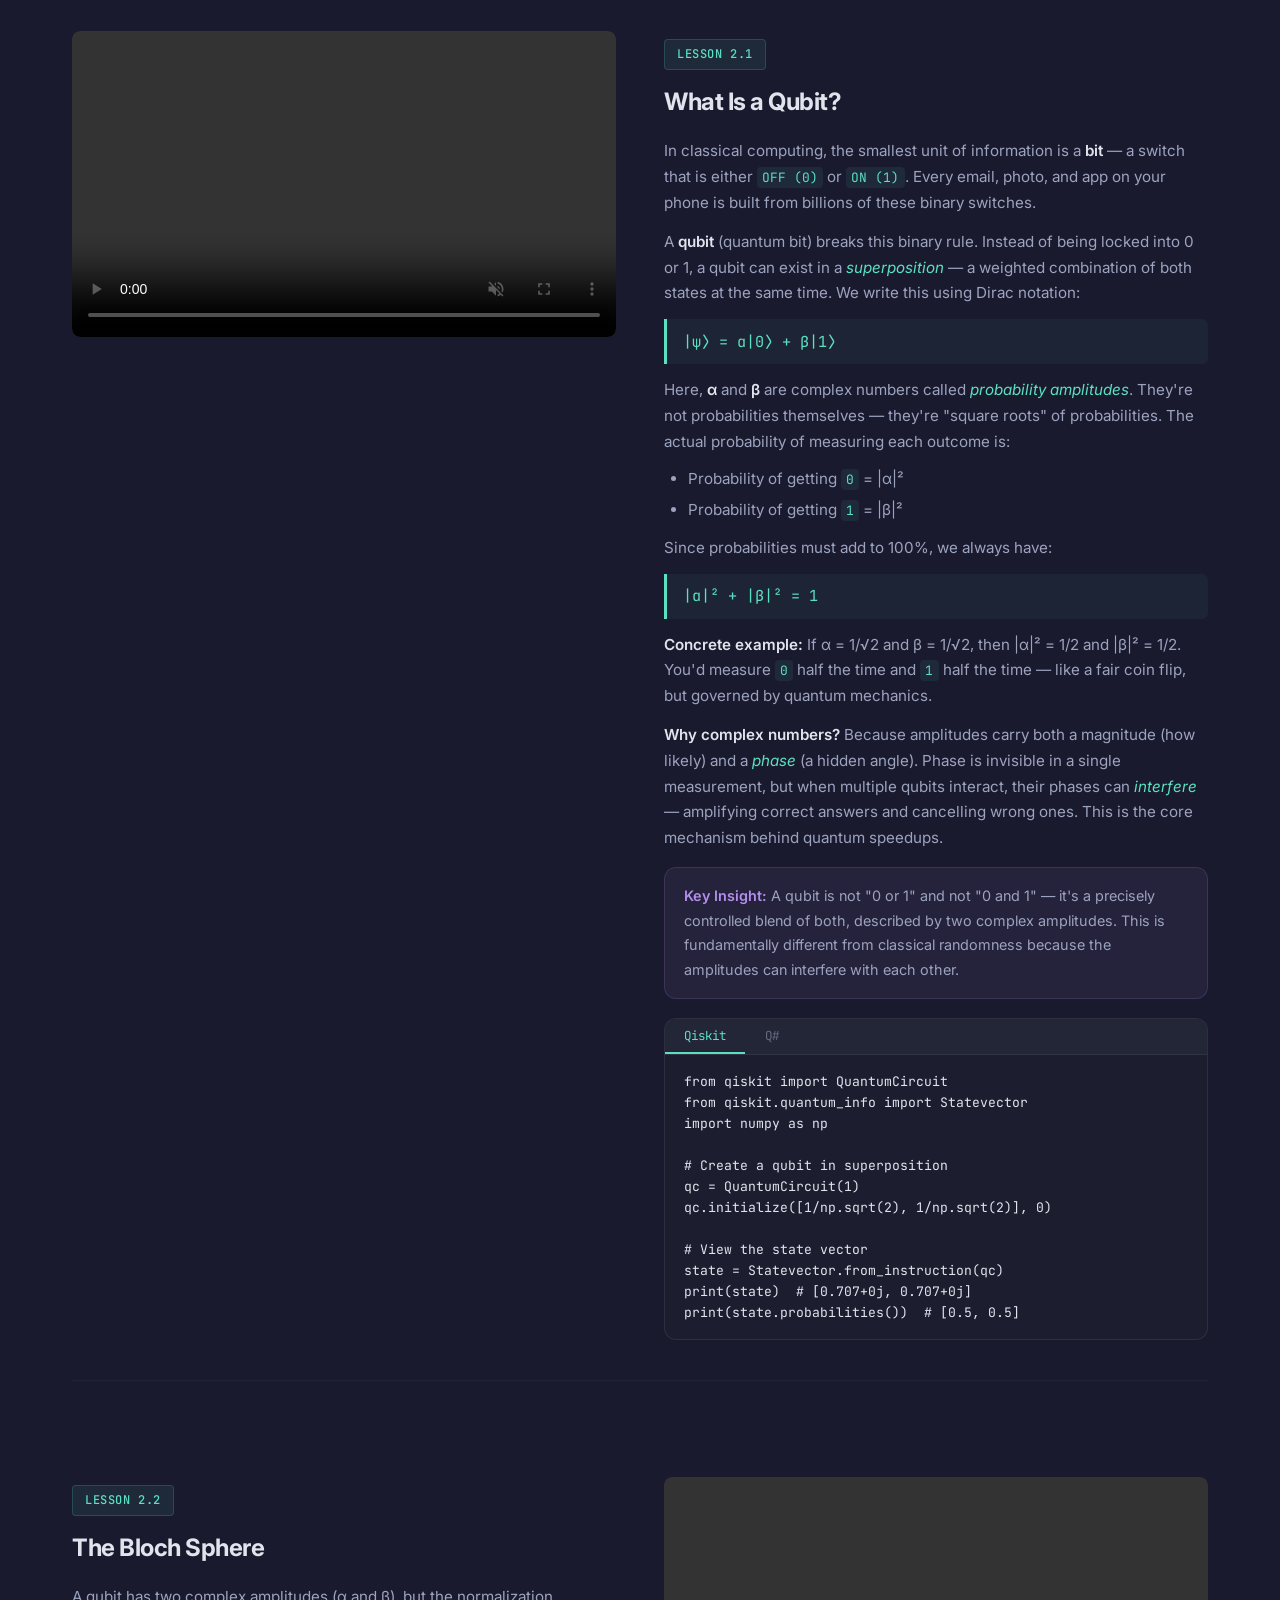
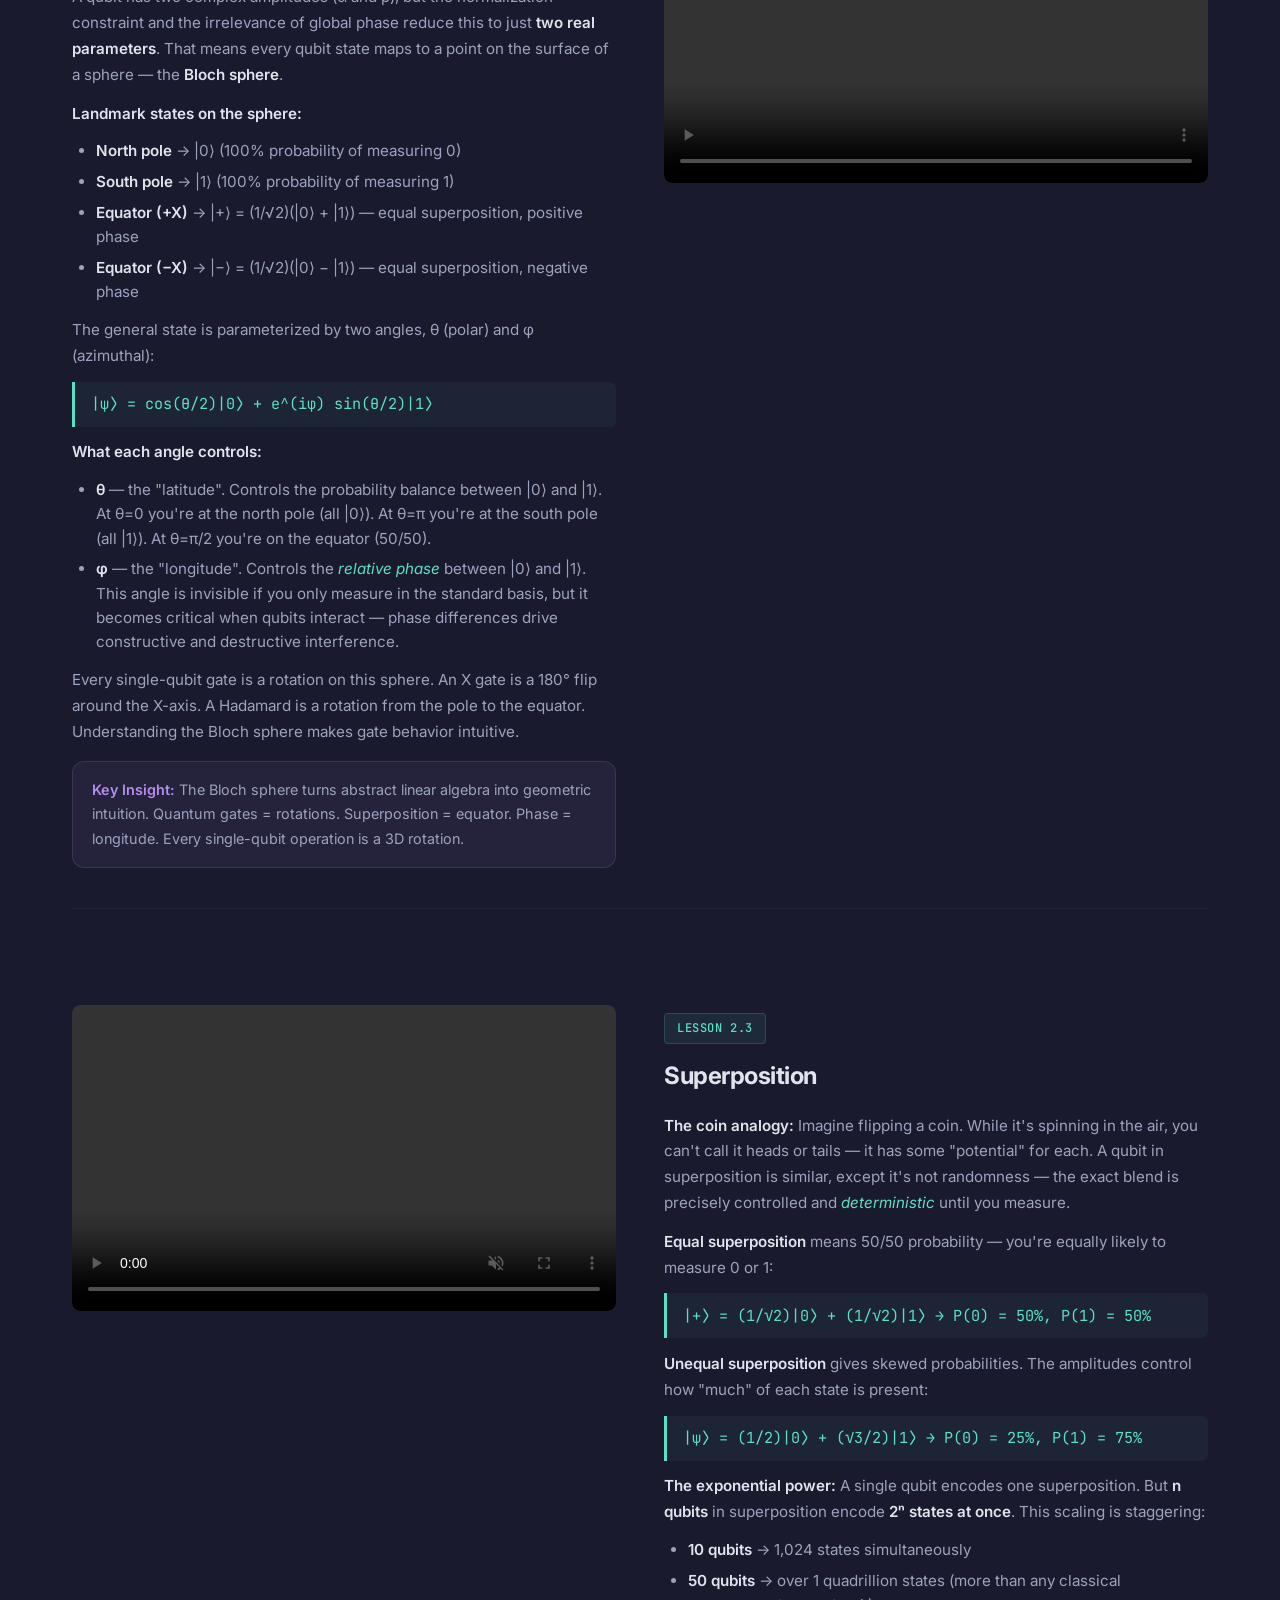
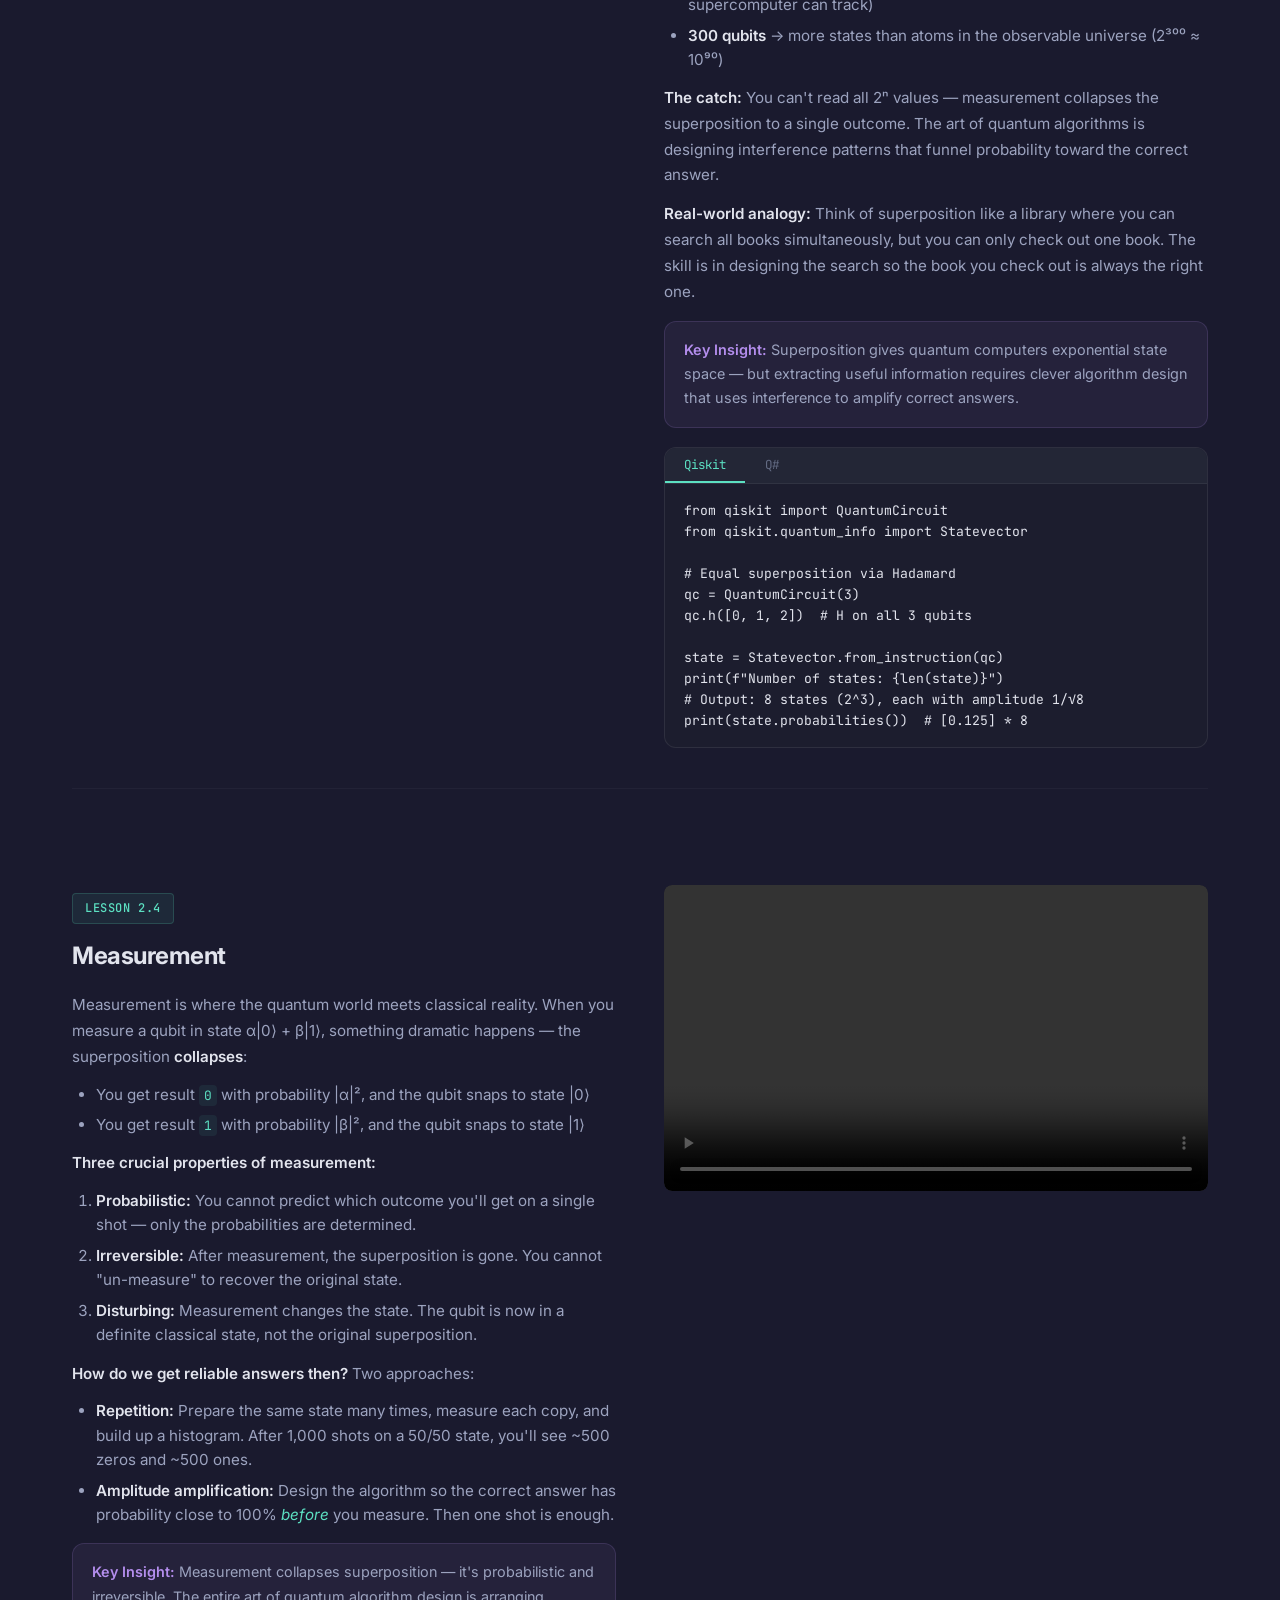
==== commit d4ef371b: "Align all 32 scenes with manimce best practices and update SCENE.md to manim-composer format" ====
--- a/docs/index.html
+++ b/docs/index.html
@@ -26,12 +26,13 @@
                     <button class="nav-dropdown-btn">Articles <span class="dropdown-arrow">▾</span></button>
                     <div class="nav-dropdown-menu">
                         <a href="#foundations">1. Foundations</a>
-                        <a href="#circuits">2. Circuits</a>
-                        <a href="#gates">3. Gates</a>
-                        <a href="#entanglement">4. Entanglement</a>
-                        <a href="#algorithms">5. Algorithms</a>
-                        <a href="#hardware">6. Hardware</a>
-                        <a href="#nisq">7. NISQ Era</a>
+                        <a href="#qc-basics">2. QC Basics</a>
+                        <a href="#circuits">3. Circuits</a>
+                        <a href="#gates">4. Gates</a>
+                        <a href="#entanglement">5. Entanglement</a>
+                        <a href="#algorithms">6. Algorithms</a>
+                        <a href="#hardware">7. Hardware</a>
+                        <a href="#nisq">8. NISQ Era</a>
                     </div>
                 </div>
             </div>
@@ -73,23 +74,41 @@
                     <div class="roadmap-dot" style="--dot-color: var(--accent-blue);"></div>
                     <div class="roadmap-card">
                         <span class="roadmap-phase">Phase 1</span>
-                        <h3>Foundations</h3>
+                        <h3>Foundations (Quantum Mechanics)</h3>
                         <p class="roadmap-time">2–3 weeks</p>
                         <ul>
-                            <li>Linear algebra (vectors, matrices, eigenvalues)</li>
-                            <li>Complex numbers &amp; probability</li>
+                            <li>Wave-particle duality &amp; double-slit experiment</li>
+                            <li>Quantum states &amp; probability amplitudes</li>
+                            <li>Uncertainty principle</li>
+                            <li>Spin &amp; Stern-Gerlach experiment</li>
+                            <li>Schr&ouml;dinger equation</li>
                             <li>Dirac notation (bra-ket)</li>
+                            <li>Observables &amp; operators</li>
+                        </ul>
+                        <div class="roadmap-modules">Modules 1.1 – 1.7</div>
+                    </div>
+                </div>
+
+                <div class="roadmap-stage">
+                    <div class="roadmap-dot" style="--dot-color: var(--accent-blue);"></div>
+                    <div class="roadmap-card">
+                        <span class="roadmap-phase">Phase 2</span>
+                        <h3>Quantum Computing Basics</h3>
+                        <p class="roadmap-time">2–3 weeks</p>
+                        <ul>
                             <li>Qubits, superposition, measurement</li>
                             <li>Bloch sphere visualization</li>
+                            <li>Probability bars &amp; Born rule</li>
+                            <li>Measurement collapse &amp; statistics</li>
                         </ul>
-                        <div class="roadmap-modules">Modules 1.1 – 1.4</div>
+                        <div class="roadmap-modules">Modules 2.1 – 2.4</div>
                     </div>
                 </div>
 
                 <div class="roadmap-stage">
                     <div class="roadmap-dot" style="--dot-color: var(--accent-green);"></div>
                     <div class="roadmap-card">
-                        <span class="roadmap-phase">Phase 2</span>
+                        <span class="roadmap-phase">Phase 4</span>
                         <h3>Quantum Circuits</h3>
                         <p class="roadmap-time">1–2 weeks</p>
                         <ul>
@@ -99,14 +118,14 @@
                             <li>Circuit depth, width, and complexity</li>
                             <li>Parallelism and the coherence budget</li>
                         </ul>
-                        <div class="roadmap-modules">Modules 2.1 – 2.3</div>
+                        <div class="roadmap-modules">Modules 3.1 – 3.3</div>
                     </div>
                 </div>
 
                 <div class="roadmap-stage">
                     <div class="roadmap-dot" style="--dot-color: var(--accent-green);"></div>
                     <div class="roadmap-card">
-                        <span class="roadmap-phase">Phase 3</span>
+                        <span class="roadmap-phase">Phase 4</span>
                         <h3>Quantum Gates</h3>
                         <p class="roadmap-time">2–3 weeks</p>
                         <ul>
@@ -115,14 +134,14 @@
                             <li>Multi-qubit gates (CNOT, SWAP, Toffoli)</li>
                             <li>Universal gate sets</li>
                         </ul>
-                        <div class="roadmap-modules">Modules 3.1 – 3.4</div>
+                        <div class="roadmap-modules">Modules 4.1 – 4.4</div>
                     </div>
                 </div>
 
                 <div class="roadmap-stage">
                     <div class="roadmap-dot" style="--dot-color: var(--accent-purple);"></div>
                     <div class="roadmap-card">
-                        <span class="roadmap-phase">Phase 4</span>
+                        <span class="roadmap-phase">Phase 5</span>
                         <h3>Entanglement & Protocols</h3>
                         <p class="roadmap-time">2 weeks</p>
                         <ul>
@@ -132,14 +151,14 @@
                             <li>No-cloning theorem</li>
                             <li>Quantum key distribution (BB84)</li>
                         </ul>
-                        <div class="roadmap-modules">Modules 4.1 – 4.3</div>
+                        <div class="roadmap-modules">Modules 5.1 – 5.3</div>
                     </div>
                 </div>
 
                 <div class="roadmap-stage">
                     <div class="roadmap-dot" style="--dot-color: var(--accent-orange);"></div>
                     <div class="roadmap-card">
-                        <span class="roadmap-phase">Phase 5</span>
+                        <span class="roadmap-phase">Phase 6</span>
                         <h3>Quantum Algorithms</h3>
                         <p class="roadmap-time">3–4 weeks</p>
                         <ul>
@@ -149,14 +168,14 @@
                             <li>Shor's algorithm — factoring &amp; cryptography</li>
                             <li>Quantum phase estimation</li>
                         </ul>
-                        <div class="roadmap-modules">Modules 5.1 – 5.4</div>
+                        <div class="roadmap-modules">Modules 6.1 – 6.4</div>
                     </div>
                 </div>
 
                 <div class="roadmap-stage">
                     <div class="roadmap-dot" style="--dot-color: var(--accent-red);"></div>
                     <div class="roadmap-card">
-                        <span class="roadmap-phase">Phase 6</span>
+                        <span class="roadmap-phase">Phase 7</span>
                         <h3>Noise, Errors & Hardware</h3>
                         <p class="roadmap-time">3–4 weeks</p>
                         <ul>
@@ -166,14 +185,14 @@
                             <li>Hardware: superconducting, trapped ions, photonic</li>
                             <li>Qubit connectivity and compilation</li>
                         </ul>
-                        <div class="roadmap-modules">Modules 6.1 – 6.3</div>
+                        <div class="roadmap-modules">Modules 7.1 – 7.3</div>
                     </div>
                 </div>
 
                 <div class="roadmap-stage">
                     <div class="roadmap-dot" style="--dot-color: var(--accent-cyan);"></div>
                     <div class="roadmap-card">
-                        <span class="roadmap-phase">Phase 7</span>
+                        <span class="roadmap-phase">Phase 8</span>
                         <h3>NISQ Era & Applications</h3>
                         <p class="roadmap-time">4+ weeks</p>
                         <ul>
@@ -183,7 +202,7 @@
                             <li>Quantum cryptography &amp; post-quantum security</li>
                             <li>Qiskit / Cirq / PennyLane hands-on labs</li>
                         </ul>
-                        <div class="roadmap-modules">Modules 7.1 – 7.4</div>
+                        <div class="roadmap-modules">Modules 8.1 – 8.4</div>
                     </div>
                 </div>
 
@@ -217,12 +236,12 @@
         </div>
     </section>
 
-    <!-- Module 1: Foundations -->
+    <!-- Module 1: Foundations (Quantum Mechanics) -->
     <section id="foundations" class="module" data-module="1">
         <div class="module-header">
             <span class="module-number">01</span>
             <h2 class="module-title">Foundations</h2>
-            <p class="module-desc">The building blocks of quantum information — qubits, states, and measurement.</p>
+            <p class="module-desc">The physics behind quantum computing — wave-particle duality, quantum states, and the rules of the quantum world.</p>
         </div>
 
         <div class="lessons">
@@ -230,11 +249,281 @@
             <article class="lesson" id="lesson-1-1">
                 <div class="lesson-video">
                     <video controls muted loop playsinline preload="metadata">
+                        <source src="videos/WaveParticleDualityScene.mp4" type="video/mp4">
+                    </video>
+                </div>
+                <div class="lesson-content">
+                    <span class="lesson-tag">Lesson 1.1</span>
+                    <h3>Wave-Particle Duality</h3>
+                    <p>
+                        Quantum objects like electrons and photons don't behave like ordinary particles
+                        or ordinary waves — they exhibit properties of <strong>both</strong>.
+                    </p>
+                    <p>
+                        <strong>The double-slit experiment:</strong> Fire individual particles at a barrier
+                        with two slits. Classically, you'd expect two bands on the detector screen.
+                        Instead, you get an <em>interference pattern</em> — bright and dark fringes —
+                        proving that each particle goes through <strong>both slits simultaneously</strong>
+                        and interferes with itself.
+                    </p>
+                    <p>
+                        <strong>The twist:</strong> If you place a detector at the slits to observe which
+                        one the particle goes through, the interference pattern <em>disappears</em>.
+                        The act of observation forces the particle to "choose" — this is the first hint
+                        that measurement in quantum mechanics is fundamentally different from classical observation.
+                    </p>
+                    <div class="key-insight">
+                        <strong>Key Insight:</strong> Quantum objects exist in a superposition of paths until
+                        observed. Observation forces a definite outcome. This wave-particle duality is the
+                        foundation of all quantum phenomena.
+                    </div>
+                </div>
+            </article>
+
+            <!-- 1.2 -->
+            <article class="lesson" id="lesson-1-2">
+                <div class="lesson-video">
+                    <video controls muted loop playsinline preload="metadata">
+                        <source src="videos/QuantumStatesScene.mp4" type="video/mp4">
+                    </video>
+                </div>
+                <div class="lesson-content">
+                    <span class="lesson-tag">Lesson 1.2</span>
+                    <h3>Quantum States &amp; Probability</h3>
+                    <p>
+                        In quantum mechanics, the state of a system is described by a <strong>quantum state</strong>
+                        — a mathematical object that encodes all possible outcomes and their likelihoods.
+                    </p>
+                    <p>We write a general quantum state as:</p>
+                    <div class="math-block">|&psi;&rangle; = &alpha;|A&rangle; + &beta;|B&rangle;</div>
+                    <p>
+                        Here &alpha; and &beta; are <strong>probability amplitudes</strong> — complex numbers
+                        that encode both the likelihood and the phase of each possibility.
+                    </p>
+                    <p><strong>The Born Rule</strong> connects amplitudes to measurable probabilities:</p>
+                    <div class="math-block">P(A) = |&alpha;|&sup2;    P(B) = |&beta;|&sup2;    |&alpha;|&sup2; + |&beta;|&sup2; = 1</div>
+                    <p>
+                        Probability is always the <em>square of the amplitude</em>, and probabilities
+                        must sum to 1 (normalization). This simple rule is the bridge between the
+                        abstract quantum world and the outcomes we observe.
+                    </p>
+                    <div class="key-insight">
+                        <strong>Key Insight:</strong> Quantum states are described by complex amplitudes,
+                        not just probabilities. The Born rule (probability = |amplitude|&sup2;) converts
+                        quantum math into measurable predictions.
+                    </div>
+                </div>
+            </article>
+
+            <!-- 1.3 -->
+            <article class="lesson" id="lesson-1-3">
+                <div class="lesson-video">
+                    <video controls muted loop playsinline preload="metadata">
+                        <source src="videos/UncertaintyPrincipleScene.mp4" type="video/mp4">
+                    </video>
+                </div>
+                <div class="lesson-content">
+                    <span class="lesson-tag">Lesson 1.3</span>
+                    <h3>Uncertainty Principle</h3>
+                    <p>
+                        Heisenberg's uncertainty principle states a fundamental limit of nature:
+                    </p>
+                    <div class="math-block">&Delta;x &middot; &Delta;p &ge; &hbar;/2</div>
+                    <p>
+                        You <strong>cannot</strong> know both the position (x) and momentum (p) of a
+                        particle with perfect precision simultaneously. The more precisely you pin down
+                        one, the more uncertain the other becomes.
+                    </p>
+                    <p>
+                        <strong>This is NOT a limitation of instruments.</strong> Even with perfect
+                        equipment, the uncertainty remains. It's a fundamental property of nature
+                        — a consequence of wave-like behavior. A narrow wave packet (precise position)
+                        requires many frequency components (uncertain momentum), and vice versa.
+                    </p>
+                    <div class="key-insight">
+                        <strong>Key Insight:</strong> The uncertainty principle isn't about measurement
+                        errors — it's about the nature of reality. Complementary properties (like
+                        position and momentum) have a fundamental tradeoff built into quantum mechanics.
+                    </div>
+                </div>
+            </article>
+
+            <!-- 1.4 -->
+            <article class="lesson" id="lesson-1-4">
+                <div class="lesson-video">
+                    <video controls muted loop playsinline preload="metadata">
+                        <source src="videos/SpinScene.mp4" type="video/mp4">
+                    </video>
+                </div>
+                <div class="lesson-content">
+                    <span class="lesson-tag">Lesson 1.4</span>
+                    <h3>Spin &amp; Stern-Gerlach</h3>
+                    <p>
+                        Quantum particles have an intrinsic property called <strong>spin</strong> — a type
+                        of angular momentum that has no classical analog. Unlike a spinning top, quantum spin
+                        is not physical rotation; it's a purely quantum property.
+                    </p>
+                    <p>
+                        <strong>The Stern-Gerlach experiment:</strong> Send silver atoms through an
+                        inhomogeneous magnetic field. Classically, you'd expect a continuous smear on
+                        the detector. Instead, the beam splits into exactly <strong>two spots</strong>:
+                        spin-up and spin-down. This proves spin is quantized.
+                    </p>
+                    <p><strong>The bridge to quantum computing:</strong></p>
+                    <div class="math-block">|&uarr;&rangle; &harr; |0&rangle;    |&darr;&rangle; &harr; |1&rangle;</div>
+                    <p>
+                        A spin-1/2 particle is a natural two-level system — the physical realization
+                        of a qubit. The concepts you learn about spin (superposition, measurement,
+                        two outcomes) map directly to quantum computing.
+                    </p>
+                    <div class="key-insight">
+                        <strong>Key Insight:</strong> Spin-1/2 systems are nature's qubits. The Stern-Gerlach
+                        experiment shows that quantum measurements always give one of a discrete set of
+                        outcomes — the foundation of digital quantum information.
+                    </div>
+                </div>
+            </article>
+
+            <!-- 1.5 -->
+            <article class="lesson" id="lesson-1-5">
+                <div class="lesson-video">
+                    <video controls muted loop playsinline preload="metadata">
+                        <source src="videos/SchrodingerEquationScene.mp4" type="video/mp4">
+                    </video>
+                </div>
+                <div class="lesson-content">
+                    <span class="lesson-tag">Lesson 1.5</span>
+                    <h3>Schr&ouml;dinger Equation</h3>
+                    <p>
+                        The Schr&ouml;dinger equation is the master equation of quantum mechanics — it tells
+                        you how any quantum state evolves over time:
+                    </p>
+                    <div class="math-block">i&hbar; &part;/&part;t |&psi;(t)&rangle; = &Hcirc; |&psi;(t)&rangle;</div>
+                    <p>
+                        <strong>What each part means:</strong>
+                    </p>
+                    <ul>
+                        <li><strong>|&psi;(t)&rangle;</strong> — the quantum state at time t</li>
+                        <li><strong>&Hcirc;</strong> — the Hamiltonian operator (encodes the system's energy)</li>
+                        <li><strong>i&hbar; &part;/&part;t</strong> — how the state changes over time</li>
+                    </ul>
+                    <p>
+                        Think of it as <strong>Newton's F = ma for the quantum world</strong>. Where F = ma
+                        tells a ball how to move, the Schr&ouml;dinger equation tells a quantum state how
+                        to evolve. The Hamiltonian plays the role of force — it determines what happens next.
+                    </p>
+                    <p>The <strong>time-independent</strong> version finds the allowed energy states:</p>
+                    <div class="math-block">&Hcirc; |&psi;&rangle; = E |&psi;&rangle;</div>
+                    <p>States with definite energy E are called <em>eigenstates</em> — they're the stable
+                        configurations of the system.</p>
+                    <div class="key-insight">
+                        <strong>Key Insight:</strong> The Schr&ouml;dinger equation governs all quantum
+                        dynamics. In quantum computing, every gate is a controlled time evolution
+                        under a specific Hamiltonian. Understanding this equation connects physics to computation.
+                    </div>
+                </div>
+            </article>
+
+            <!-- 1.6 -->
+            <article class="lesson" id="lesson-1-6">
+                <div class="lesson-video">
+                    <video controls muted loop playsinline preload="metadata">
+                        <source src="videos/DiracNotationScene.mp4" type="video/mp4">
+                    </video>
+                </div>
+                <div class="lesson-content">
+                    <span class="lesson-tag">Lesson 1.6</span>
+                    <h3>Dirac Notation</h3>
+                    <p>
+                        Dirac notation (bra-ket notation) is the standard language of quantum mechanics
+                        and quantum computing. Once you learn it, you can read any quantum textbook or paper.
+                    </p>
+                    <p><strong>Kets</strong> represent quantum states (column vectors):</p>
+                    <div class="math-block">|0&rangle; = (1, 0)&sup;T    |1&rangle; = (0, 1)&sup;T</div>
+                    <p><strong>Bras</strong> are the conjugate transpose (row vectors):</p>
+                    <div class="math-block">&langle;0| = (1, 0)    &langle;1| = (0, 1)</div>
+                    <p><strong>Inner products</strong> (brakets) give overlaps between states:</p>
+                    <div class="math-block">&langle;0|0&rangle; = 1    &langle;0|1&rangle; = 0</div>
+                    <p>
+                        Orthogonal states have zero overlap — measuring |0&rangle; when the system
+                        is in |1&rangle; is impossible.
+                    </p>
+                    <p><strong>The key connection to measurement:</strong></p>
+                    <div class="math-block">P(outcome |&phi;&rangle;) = |&langle;&phi;|&psi;&rangle;|&sup2;</div>
+                    <p>The probability of getting a particular outcome is the inner product squared.</p>
+                    <div class="key-insight">
+                        <strong>Key Insight:</strong> Dirac notation is compact, powerful, and universal.
+                        Kets are states, bras are their duals, and inner products give probabilities.
+                        This is the language you'll use throughout quantum computing.
+                    </div>
+                </div>
+            </article>
+
+            <!-- 1.7 -->
+            <article class="lesson" id="lesson-1-7">
+                <div class="lesson-video">
+                    <video controls muted loop playsinline preload="metadata">
+                        <source src="videos/ObservablesOperatorsScene.mp4" type="video/mp4">
+                    </video>
+                </div>
+                <div class="lesson-content">
+                    <span class="lesson-tag">Lesson 1.7</span>
+                    <h3>Observables &amp; Operators</h3>
+                    <p>
+                        In quantum mechanics, every measurable quantity (position, momentum, energy, spin)
+                        is represented by a mathematical <strong>operator</strong> — a matrix that acts on
+                        quantum states.
+                    </p>
+                    <p>
+                        <strong>Hermitian operators</strong> have a special property: their eigenvalues are
+                        always real numbers. Since measurement results must be real (you can't measure
+                        "3 + 2i meters"), observables are always Hermitian.
+                    </p>
+                    <p><strong>The eigenvalue equation:</strong></p>
+                    <div class="math-block">&Acirc;|a&rangle; = a|a&rangle;</div>
+                    <ul>
+                        <li><strong>|a&rangle;</strong> is an eigenstate — a state with a definite measurement outcome</li>
+                        <li><strong>a</strong> is the eigenvalue — the measurement result you'll get with certainty</li>
+                    </ul>
+                    <p><strong>Example — spin-z operator:</strong></p>
+                    <div class="math-block">S&#x302;<sub>z</sub> |&uarr;&rangle; = +&hbar;/2 |&uarr;&rangle;    S&#x302;<sub>z</sub> |&darr;&rangle; = -&hbar;/2 |&darr;&rangle;</div>
+                    <p>
+                        Measuring spin-z always gives either +&hbar;/2 or -&hbar;/2. If the spin is in
+                        a superposition, you get one or the other with probabilities determined by the amplitudes.
+                    </p>
+                    <p>
+                        <strong>Connection to quantum computing:</strong> Every quantum gate is a unitary
+                        operator. Every measurement is described by a Hermitian operator. Understanding
+                        operators is understanding how quantum computers work at the deepest level.
+                    </p>
+                    <div class="key-insight">
+                        <strong>Key Insight:</strong> Physical quantities = operators. Measurement outcomes
+                        = eigenvalues. Definite-outcome states = eigenstates. This operator framework is
+                        the mathematical backbone of both quantum mechanics and quantum computing.
+                    </div>
+                </div>
+            </article>
+        </div>
+    </section>
+
+    <!-- Module 2: Quantum Computing Basics -->
+    <section id="qc-basics" class="module" data-module="2">
+        <div class="module-header">
+            <span class="module-number">02</span>
+            <h2 class="module-title">Quantum Computing Basics</h2>
+            <p class="module-desc">The building blocks of quantum information — qubits, states, and measurement.</p>
+        </div>
+
+        <div class="lessons">
+            <!-- 2.1 -->
+            <article class="lesson" id="lesson-2-1">
+                <div class="lesson-video">
+                    <video controls muted loop playsinline preload="metadata">
                         <source src="videos/WhatIsAQubit.mp4" type="video/mp4">
                     </video>
                 </div>
                 <div class="lesson-content">
-                    <span class="lesson-tag">Lesson 1.1</span>
+                    <span class="lesson-tag">Lesson 2.1</span>
                     <h3>What Is a Qubit?</h3>
                     <p>
                         In classical computing, the smallest unit of information is a <strong>bit</strong> — a switch
@@ -320,7 +609,7 @@
                     </video>
                 </div>
                 <div class="lesson-content">
-                    <span class="lesson-tag">Lesson 1.2</span>
+                    <span class="lesson-tag">Lesson 2.2</span>
                     <h3>The Bloch Sphere</h3>
                     <p>
                         A qubit has two complex amplitudes (α and β), but the normalization constraint
@@ -367,7 +656,7 @@
                     </video>
                 </div>
                 <div class="lesson-content">
-                    <span class="lesson-tag">Lesson 1.3</span>
+                    <span class="lesson-tag">Lesson 2.3</span>
                     <h3>Superposition</h3>
                     <p>
                         <strong>The coin analogy:</strong> Imagine flipping a coin. While it's spinning
@@ -455,7 +744,7 @@
                     </video>
                 </div>
                 <div class="lesson-content">
-                    <span class="lesson-tag">Lesson 1.4</span>
+                    <span class="lesson-tag">Lesson 2.4</span>
                     <h3>Measurement</h3>
                     <p>
                         Measurement is where the quantum world meets classical reality. When you measure
@@ -489,10 +778,10 @@
         </div>
     </section>
 
-    <!-- Module 2: Quantum Circuits -->
-    <section id="circuits" class="module" data-module="2">
+    <!-- Module 3: Quantum Circuits -->
+    <section id="circuits" class="module" data-module="3">
         <div class="module-header">
-            <span class="module-number">02</span>
+            <span class="module-number">03</span>
             <h2 class="module-title">Quantum Circuits</h2>
             <p class="module-desc">The language of quantum computation — how algorithms are expressed as circuits of wires, gates, and measurements.</p>
         </div>
@@ -506,7 +795,7 @@
                     </video>
                 </div>
                 <div class="lesson-content">
-                    <span class="lesson-tag">Lesson 2.1</span>
+                    <span class="lesson-tag">Lesson 3.1</span>
                     <h3>What Is a Quantum Circuit?</h3>
                     <p>
                         In classical computing, circuits are physical paths of electrical current through
@@ -588,7 +877,7 @@
                     </video>
                 </div>
                 <div class="lesson-content">
-                    <span class="lesson-tag">Lesson 2.2</span>
+                    <span class="lesson-tag">Lesson 3.2</span>
                     <h3>Circuit Notation</h3>
                     <p>
                         Quantum circuit diagrams use a compact visual notation that conveys a lot of
@@ -637,7 +926,7 @@
                     </video>
                 </div>
                 <div class="lesson-content">
-                    <span class="lesson-tag">Lesson 2.3</span>
+                    <span class="lesson-tag">Lesson 3.3</span>
                     <h3>Circuit Depth & Complexity</h3>
                     <p>
                         Not all circuits are created equal. Two circuits might compute the same result,
@@ -683,10 +972,10 @@
         </div>
     </section>
 
-    <!-- Module 3: Quantum Gates -->
-    <section id="gates" class="module" data-module="3">
+    <!-- Module 4: Quantum Gates -->
+    <section id="gates" class="module" data-module="4">
         <div class="module-header">
-            <span class="module-number">03</span>
+            <span class="module-number">04</span>
             <h2 class="module-title">Quantum Gates</h2>
             <p class="module-desc">The operations that manipulate qubits — rotations, flips, and multi-qubit interactions.</p>
         </div>
@@ -699,7 +988,7 @@
                     </video>
                 </div>
                 <div class="lesson-content">
-                    <span class="lesson-tag">Lesson 3.1</span>
+                    <span class="lesson-tag">Lesson 4.1</span>
                     <h3>Pauli Gates (X, Y, Z)</h3>
                     <p>
                         Just as classical logic uses NOT, AND, and OR gates to process bits, quantum computing
@@ -746,7 +1035,7 @@
                     </video>
                 </div>
                 <div class="lesson-content">
-                    <span class="lesson-tag">Lesson 3.2</span>
+                    <span class="lesson-tag">Lesson 4.2</span>
                     <h3>The Hadamard Gate</h3>
                     <p>
                         If there's one gate you need to understand deeply, it's the <strong>Hadamard gate (H)</strong>.
@@ -830,7 +1119,7 @@
                     </video>
                 </div>
                 <div class="lesson-content">
-                    <span class="lesson-tag">Lesson 3.3</span>
+                    <span class="lesson-tag">Lesson 4.3</span>
                     <h3>Phase & Rotation Gates</h3>
                     <p>
                         Pauli gates are "all or nothing" — each does a full 180° rotation. But quantum
@@ -879,7 +1168,7 @@
                     </video>
                 </div>
                 <div class="lesson-content">
-                    <span class="lesson-tag">Lesson 3.4</span>
+                    <span class="lesson-tag">Lesson 4.4</span>
                     <h3>Multi-Qubit Gates</h3>
                     <p>
                         Everything so far has been single-qubit operations — spinning one qubit on its
@@ -928,10 +1217,10 @@
         </div>
     </section>
 
-    <!-- Module 4: Entanglement -->
-    <section id="entanglement" class="module" data-module="4">
+    <!-- Module 5: Entanglement -->
+    <section id="entanglement" class="module" data-module="5">
         <div class="module-header">
-            <span class="module-number">04</span>
+            <span class="module-number">05</span>
             <h2 class="module-title">Entanglement</h2>
             <p class="module-desc">Quantum correlations that defy classical intuition — the resource that powers quantum protocols.</p>
         </div>
@@ -944,7 +1233,7 @@
                     </video>
                 </div>
                 <div class="lesson-content">
-                    <span class="lesson-tag">Lesson 4.1</span>
+                    <span class="lesson-tag">Lesson 5.1</span>
                     <h3>Bell States & Entanglement</h3>
                     <p>
                         <strong>Entanglement</strong> is the phenomenon that Einstein famously called
@@ -1027,7 +1316,7 @@
                     </video>
                 </div>
                 <div class="lesson-content">
-                    <span class="lesson-tag">Lesson 4.2</span>
+                    <span class="lesson-tag">Lesson 5.2</span>
                     <h3>Quantum Teleportation</h3>
                     <p>
                         Quantum teleportation sounds like science fiction, but it's a real, experimentally
@@ -1083,7 +1372,7 @@
                     </video>
                 </div>
                 <div class="lesson-content">
-                    <span class="lesson-tag">Lesson 4.3</span>
+                    <span class="lesson-tag">Lesson 5.3</span>
                     <h3>Superdense Coding</h3>
                     <p>
                         Superdense coding is the <em>mirror image</em> of teleportation. Where teleportation
@@ -1128,10 +1417,10 @@
         </div>
     </section>
 
-    <!-- Module 5: Algorithms -->
-    <section id="algorithms" class="module" data-module="5">
+    <!-- Module 6: Algorithms -->
+    <section id="algorithms" class="module" data-module="6">
         <div class="module-header">
-            <span class="module-number">05</span>
+            <span class="module-number">06</span>
             <h2 class="module-title">Quantum Algorithms</h2>
             <p class="module-desc">Where quantum mechanics delivers computational advantage — from search to factoring.</p>
         </div>
@@ -1144,7 +1433,7 @@
                     </video>
                 </div>
                 <div class="lesson-content">
-                    <span class="lesson-tag">Lesson 5.1</span>
+                    <span class="lesson-tag">Lesson 6.1</span>
                     <h3>Deutsch-Jozsa Algorithm</h3>
                     <p>
                         The Deutsch-Jozsa algorithm is historically important: it was the first to prove
@@ -1230,7 +1519,7 @@
                     </video>
                 </div>
                 <div class="lesson-content">
-                    <span class="lesson-tag">Lesson 5.2</span>
+                    <span class="lesson-tag">Lesson 6.2</span>
                     <h3>Grover's Search Algorithm</h3>
                     <p>
                         Imagine searching an unsorted database of 1 million records for a specific entry.
@@ -1331,7 +1620,7 @@
                     </video>
                 </div>
                 <div class="lesson-content">
-                    <span class="lesson-tag">Lesson 5.3</span>
+                    <span class="lesson-tag">Lesson 6.3</span>
                     <h3>Quantum Fourier Transform</h3>
                     <p>
                         The <strong>Fourier transform</strong> converts signals between time and frequency
@@ -1388,7 +1677,7 @@
                     </video>
                 </div>
                 <div class="lesson-content">
-                    <span class="lesson-tag">Lesson 5.4</span>
+                    <span class="lesson-tag">Lesson 6.4</span>
                     <h3>Shor's Algorithm</h3>
                     <p>
                         Shor's algorithm is arguably the most famous quantum algorithm — and the most consequential.
@@ -1432,10 +1721,10 @@
         </div>
     </section>
 
-    <!-- Module 6: Noise, Errors & Hardware -->
-    <section id="hardware" class="module" data-module="6">
+    <!-- Module 7: Noise, Errors & Hardware -->
+    <section id="hardware" class="module" data-module="7">
         <div class="module-header">
-            <span class="module-number">06</span>
+            <span class="module-number">07</span>
             <h2 class="module-title">Noise, Errors & Hardware</h2>
             <p class="module-desc">Real quantum computers are noisy — understanding errors and hardware is essential for any quantum engineer.</p>
         </div>
@@ -1448,7 +1737,7 @@
                     </video>
                 </div>
                 <div class="lesson-content">
-                    <span class="lesson-tag">Lesson 6.1</span>
+                    <span class="lesson-tag">Lesson 7.1</span>
                     <h3>Quantum Noise & Decoherence</h3>
                     <p>
                         Real qubits are extremely fragile. They interact with their environment —
@@ -1484,7 +1773,7 @@
                     </video>
                 </div>
                 <div class="lesson-content">
-                    <span class="lesson-tag">Lesson 6.2</span>
+                    <span class="lesson-tag">Lesson 7.2</span>
                     <h3>Quantum Error Correction</h3>
                     <p>
                         Classical error correction is simple: copy the bit 3 times (000 or 111) and
@@ -1525,7 +1814,7 @@
                     </video>
                 </div>
                 <div class="lesson-content">
-                    <span class="lesson-tag">Lesson 6.3</span>
+                    <span class="lesson-tag">Lesson 7.3</span>
                     <h3>Quantum Hardware Platforms</h3>
                     <p>
                         There are several competing technologies for building physical qubits.
@@ -1571,10 +1860,10 @@
         </div>
     </section>
 
-    <!-- Module 7: NISQ Era & Applications -->
-    <section id="nisq" class="module" data-module="7">
+    <!-- Module 8: NISQ Era & Applications -->
+    <section id="nisq" class="module" data-module="8">
         <div class="module-header">
-            <span class="module-number">07</span>
+            <span class="module-number">08</span>
             <h2 class="module-title">NISQ Era & Applications</h2>
             <p class="module-desc">What works today on noisy hardware — variational algorithms, quantum ML, and real-world use cases.</p>
         </div>
@@ -1587,7 +1876,7 @@
                     </video>
                 </div>
                 <div class="lesson-content">
-                    <span class="lesson-tag">Lesson 7.1</span>
+                    <span class="lesson-tag">Lesson 8.1</span>
                     <h3>Variational Quantum Eigensolver (VQE)</h3>
                     <p>
                         NISQ (Noisy Intermediate-Scale Quantum) computers can't run Shor's algorithm — they
@@ -1625,7 +1914,7 @@
                     </video>
                 </div>
                 <div class="lesson-content">
-                    <span class="lesson-tag">Lesson 7.2</span>
+                    <span class="lesson-tag">Lesson 8.2</span>
                     <h3>QAOA — Quantum Approximate Optimization</h3>
                     <p>
                         <strong>QAOA</strong> (Quantum Approximate Optimization Algorithm) applies the same
@@ -1666,7 +1955,7 @@
                     </video>
                 </div>
                 <div class="lesson-content">
-                    <span class="lesson-tag">Lesson 7.3</span>
+                    <span class="lesson-tag">Lesson 8.3</span>
                     <h3>Quantum Cryptography (BB84 & QKD)</h3>
                     <p>
                         While Shor's algorithm <em>breaks</em> classical encryption, quantum mechanics also
@@ -1700,7 +1989,7 @@
                     </video>
                 </div>
                 <div class="lesson-content">
-                    <span class="lesson-tag">Lesson 7.4</span>
+                    <span class="lesson-tag">Lesson 8.4</span>
                     <h3>Quantum Machine Learning</h3>
                     <p>
                         Quantum Machine Learning (QML) sits at the intersection of two revolutions.
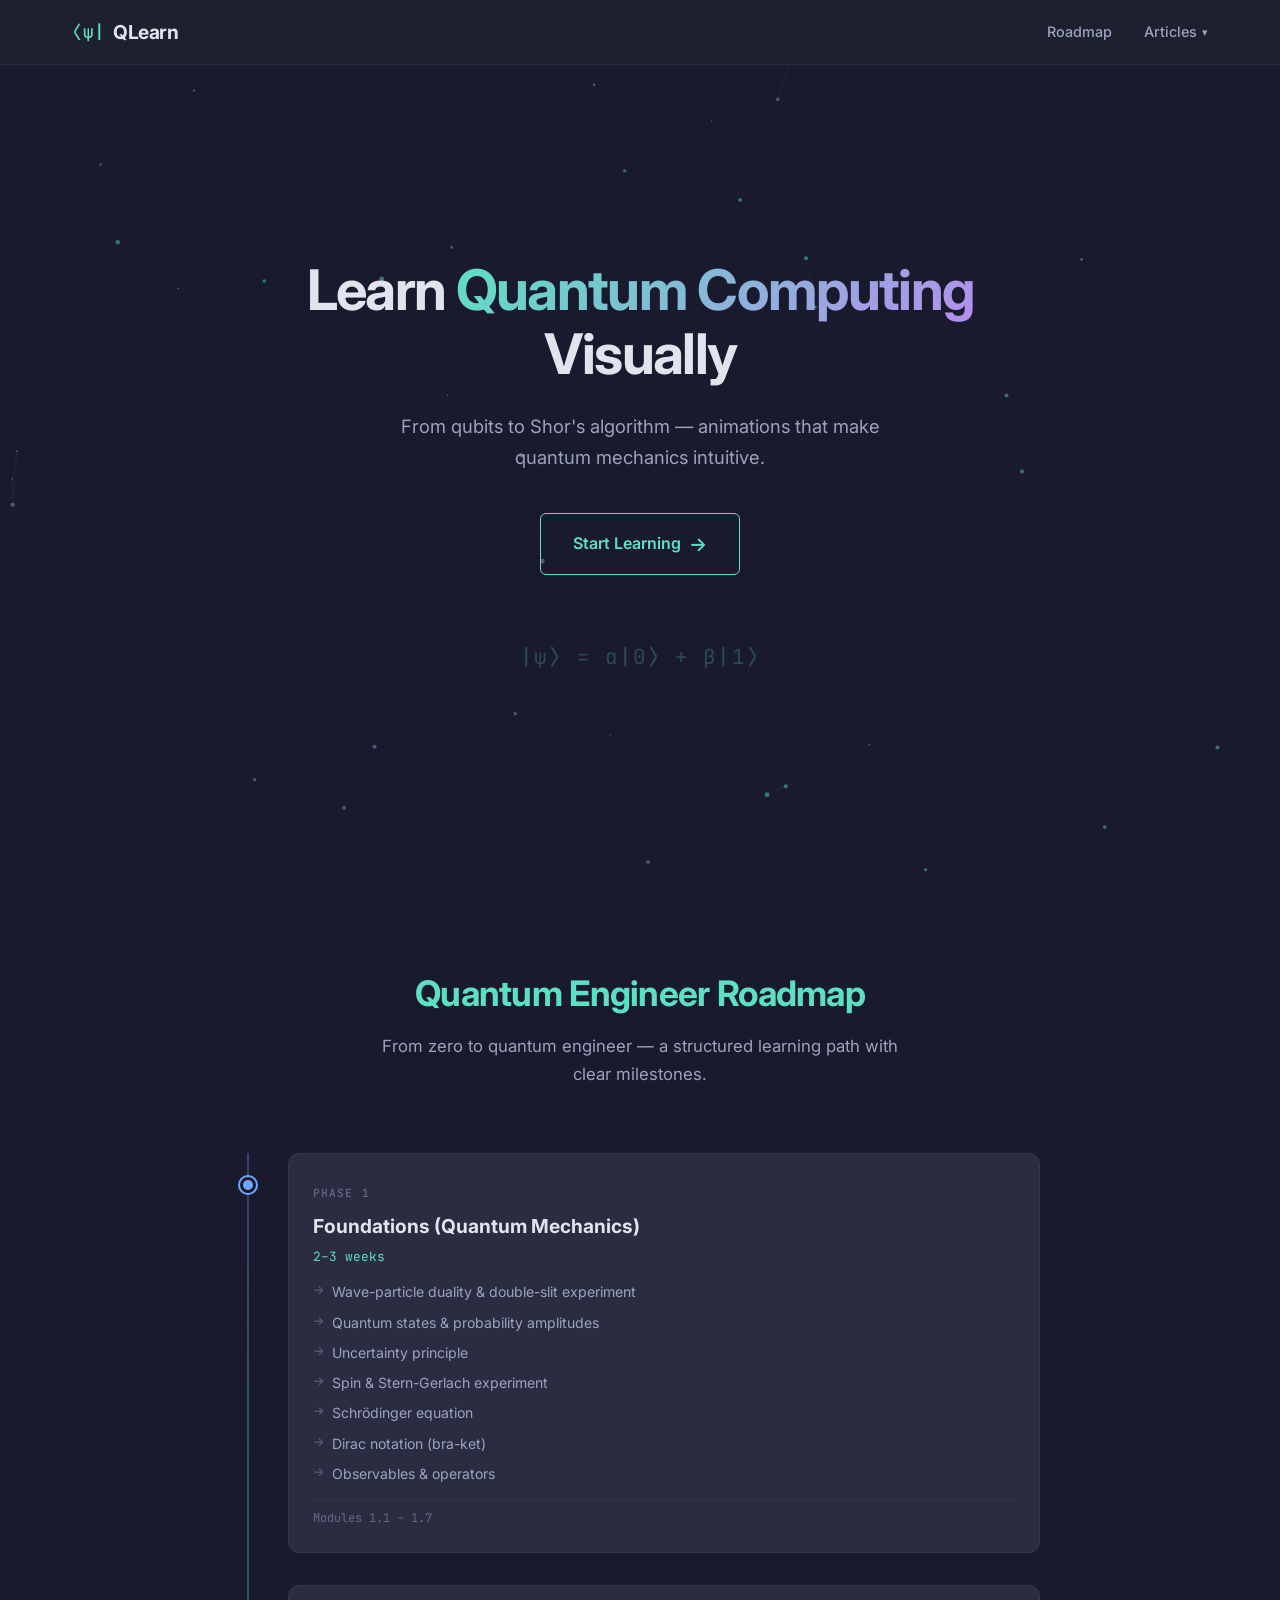
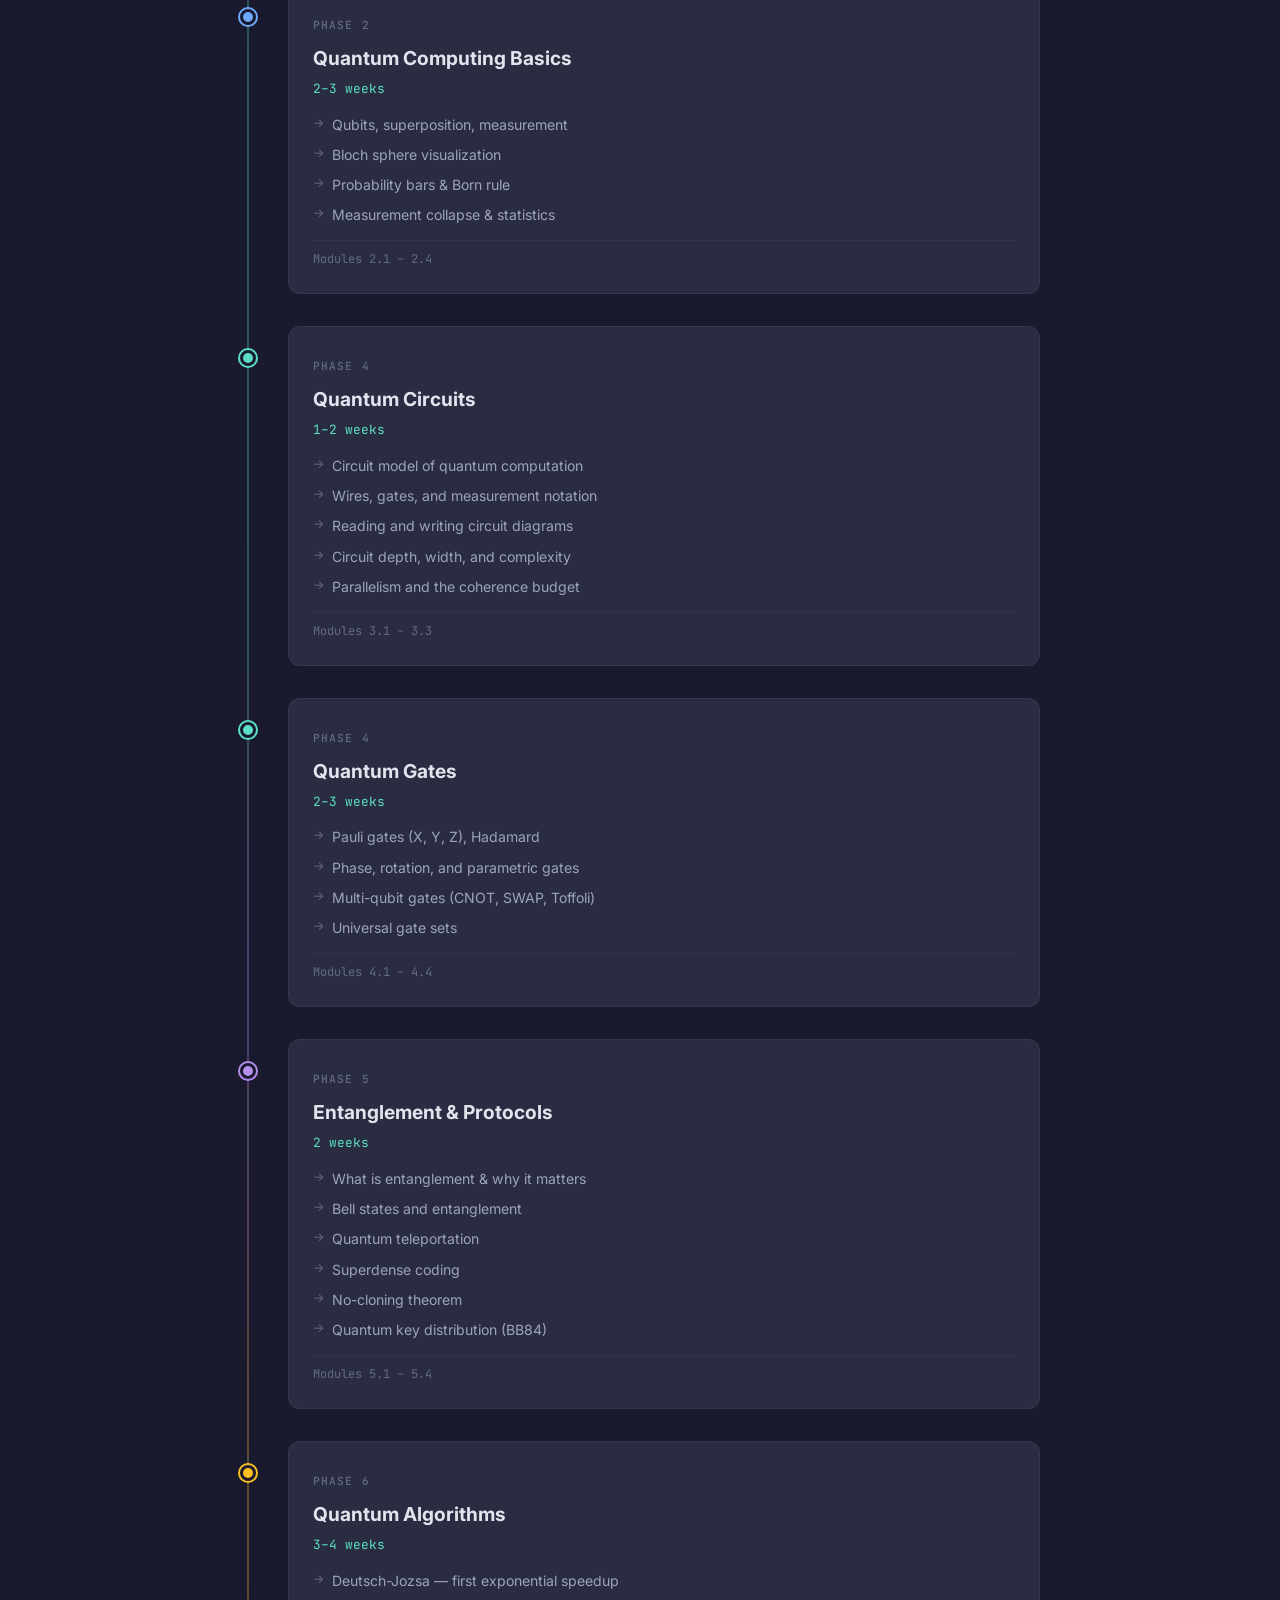
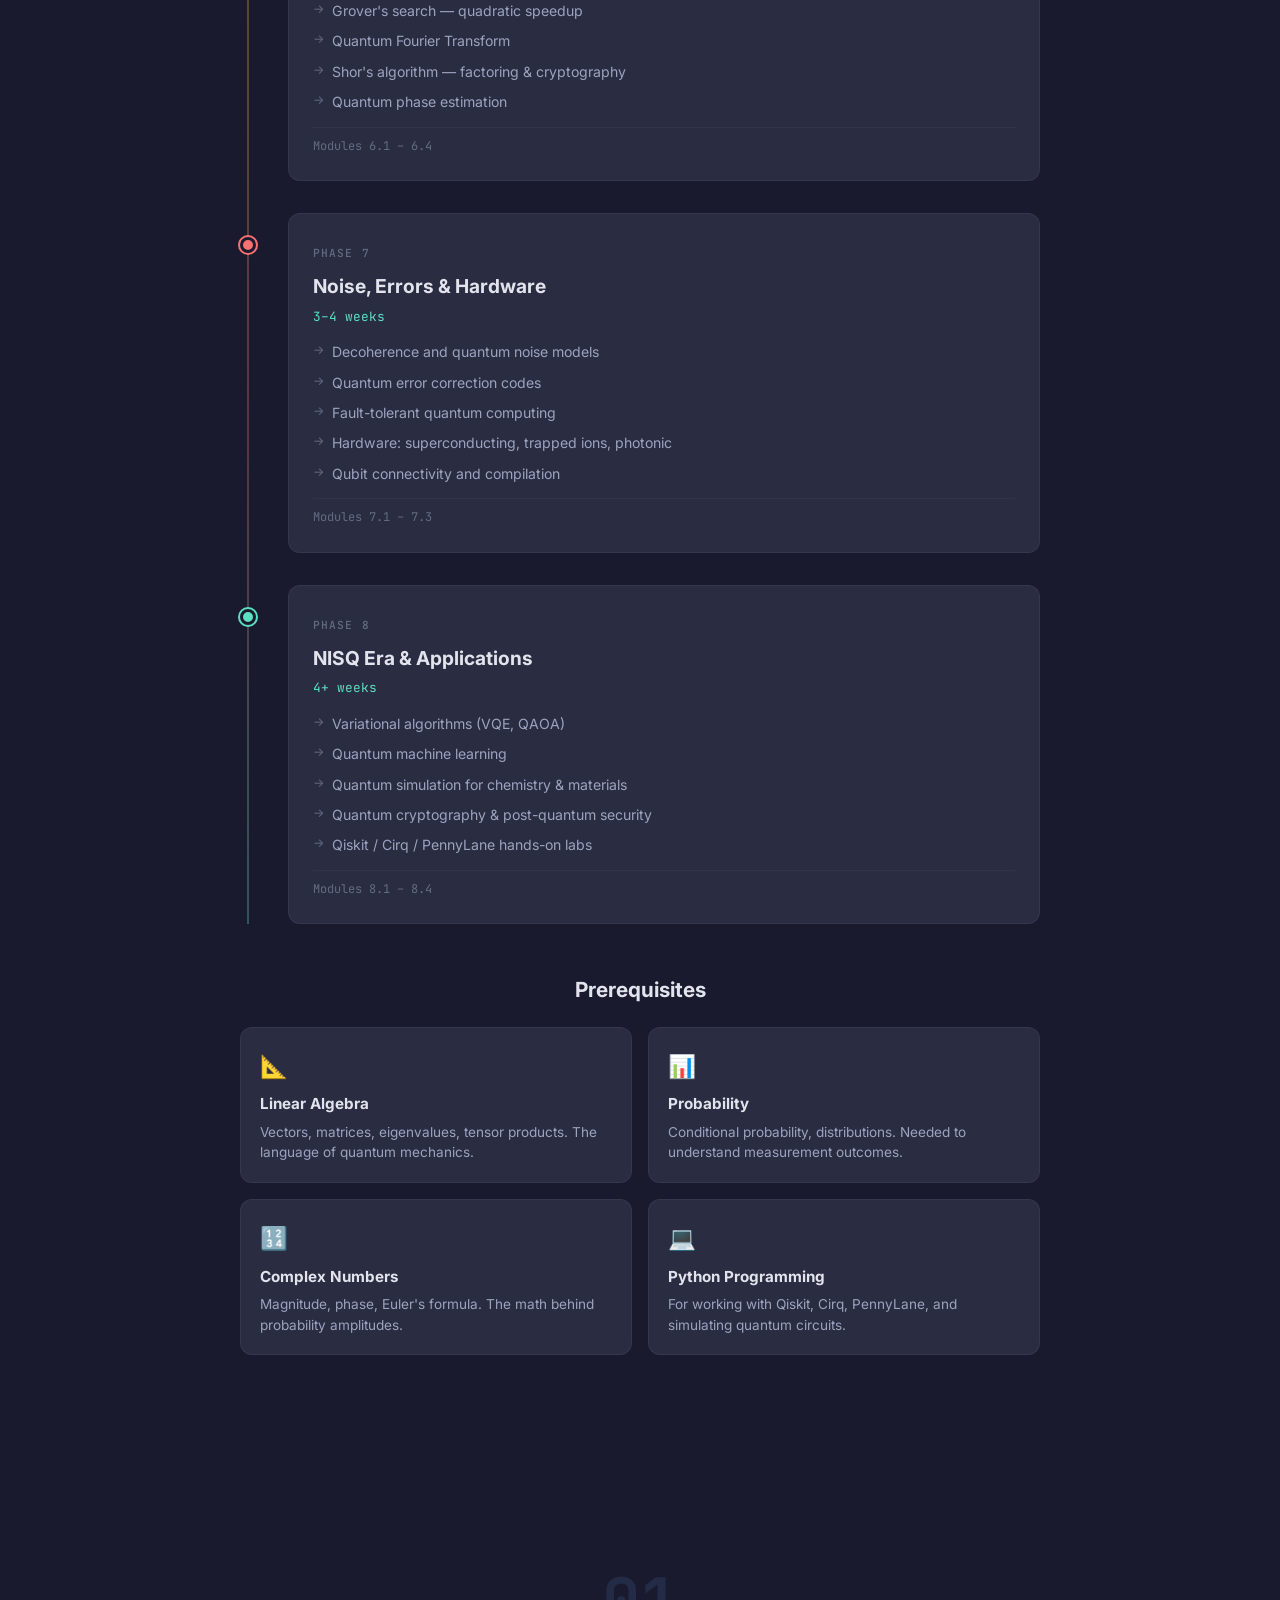
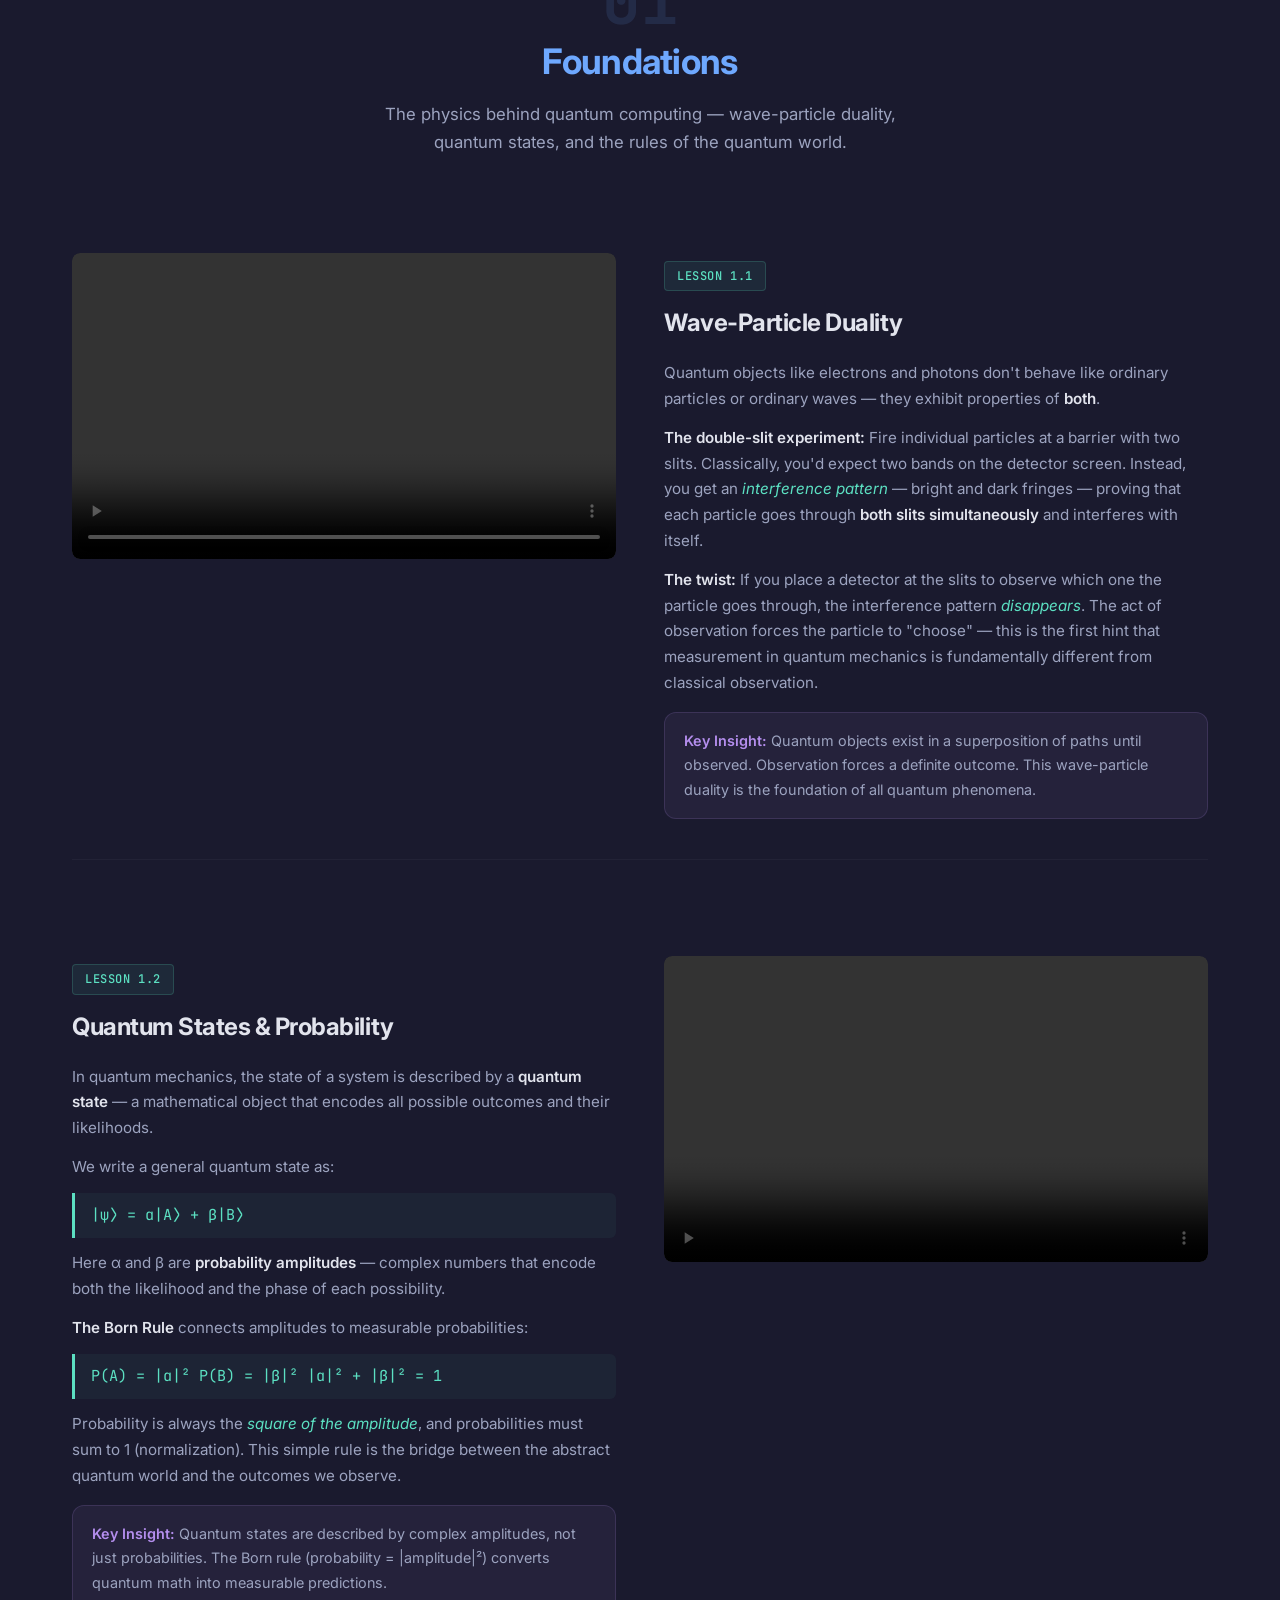
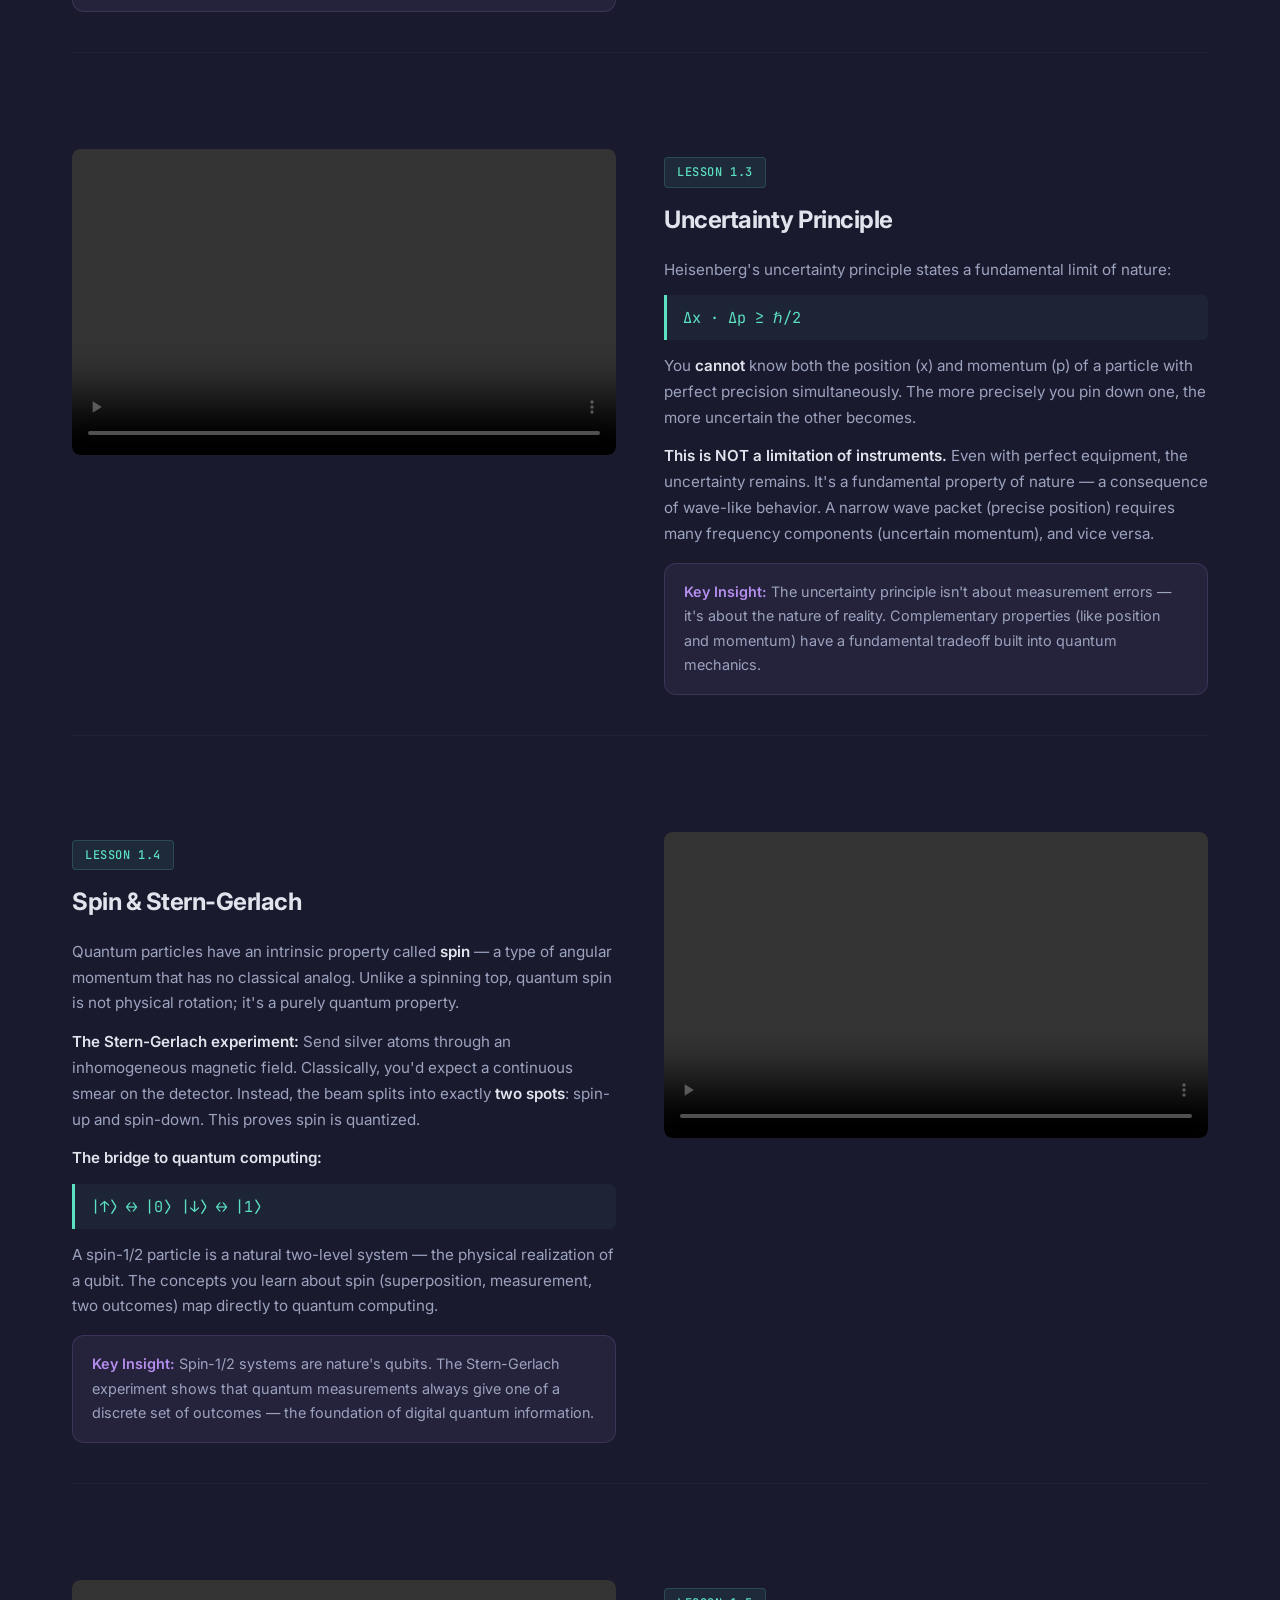
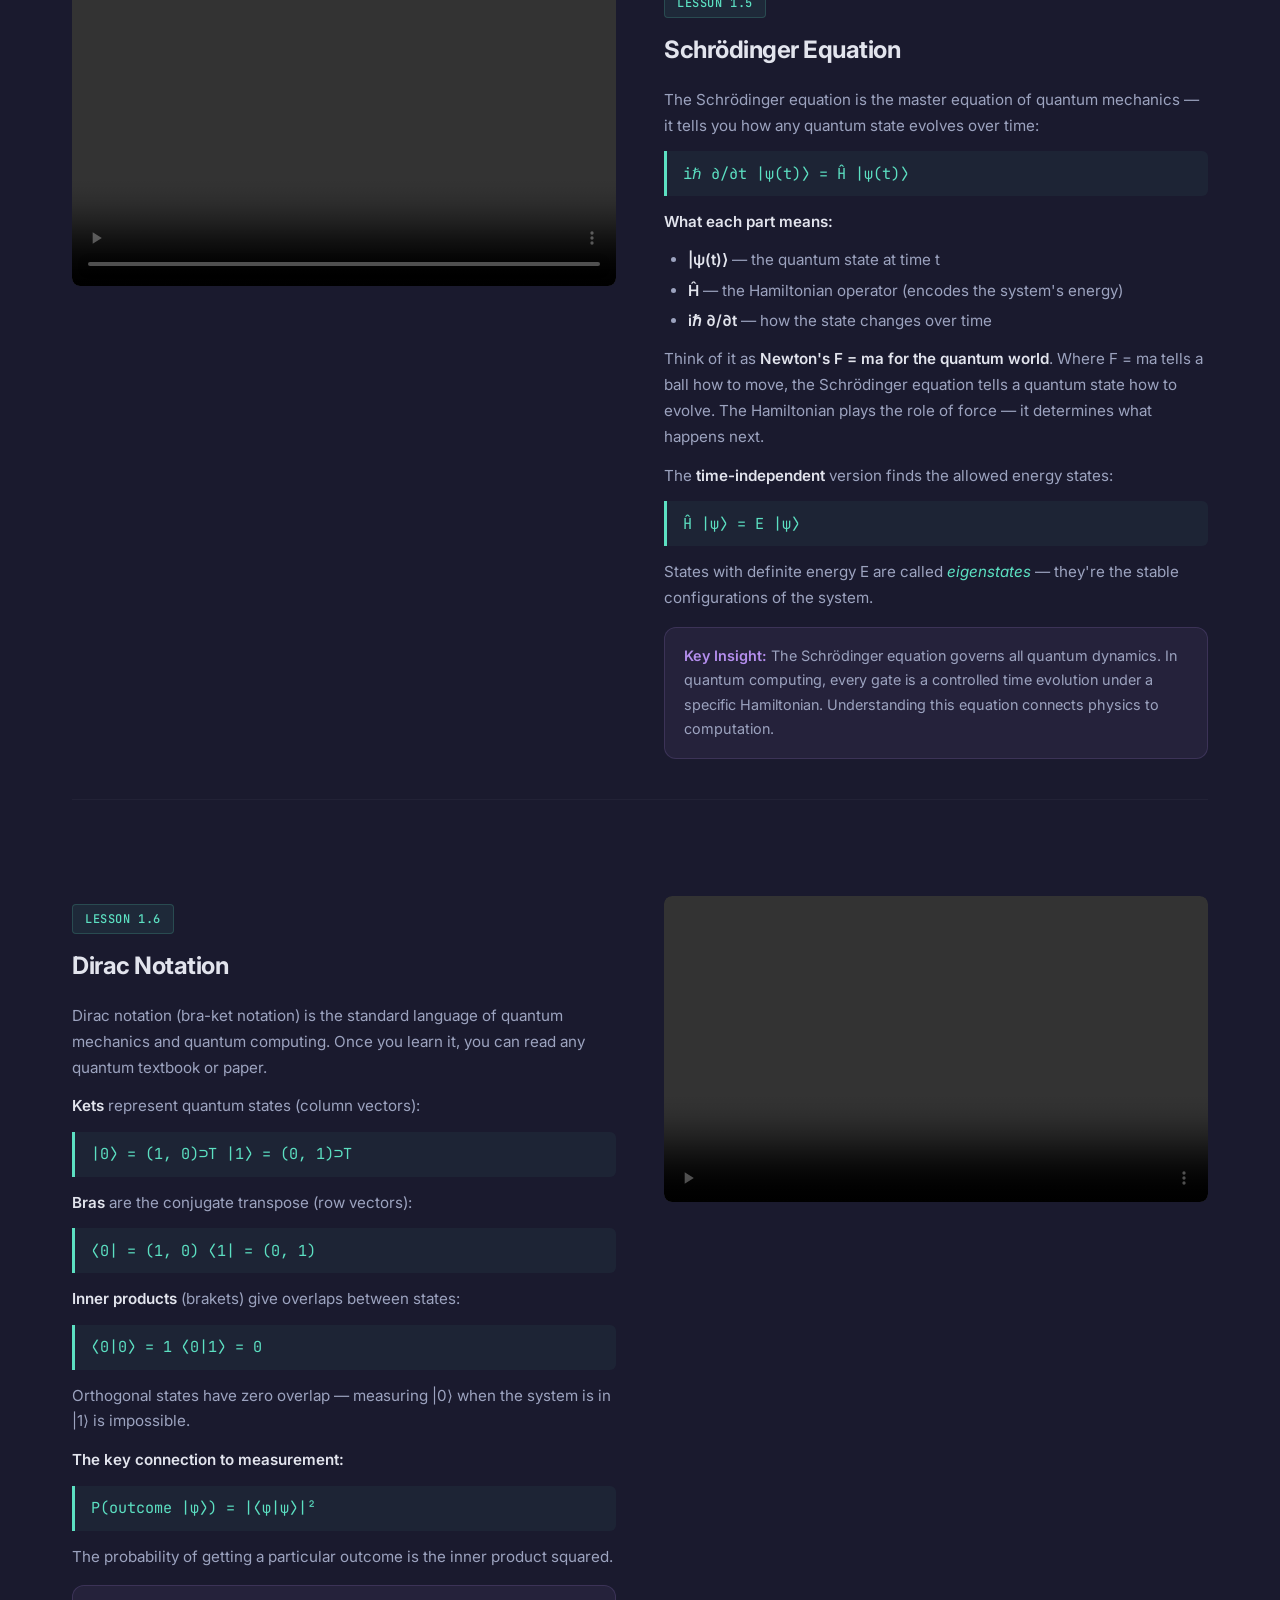
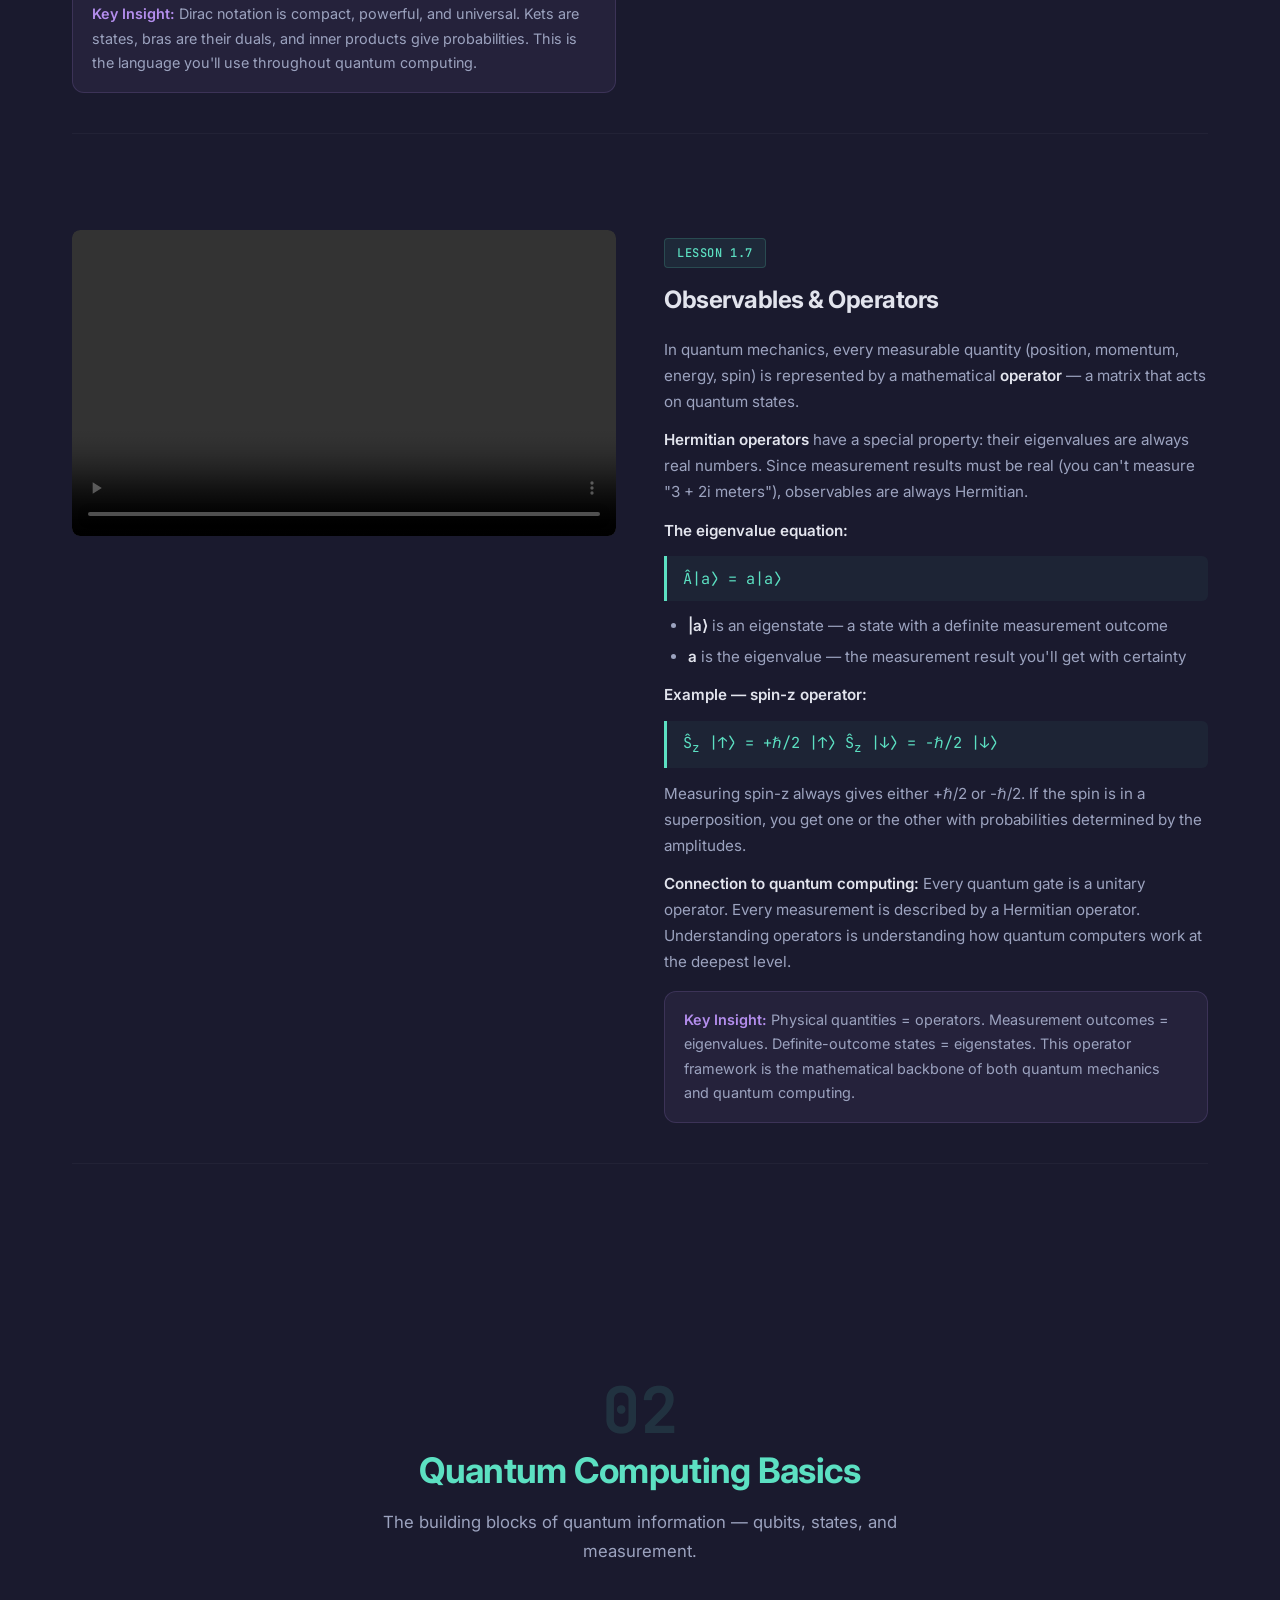
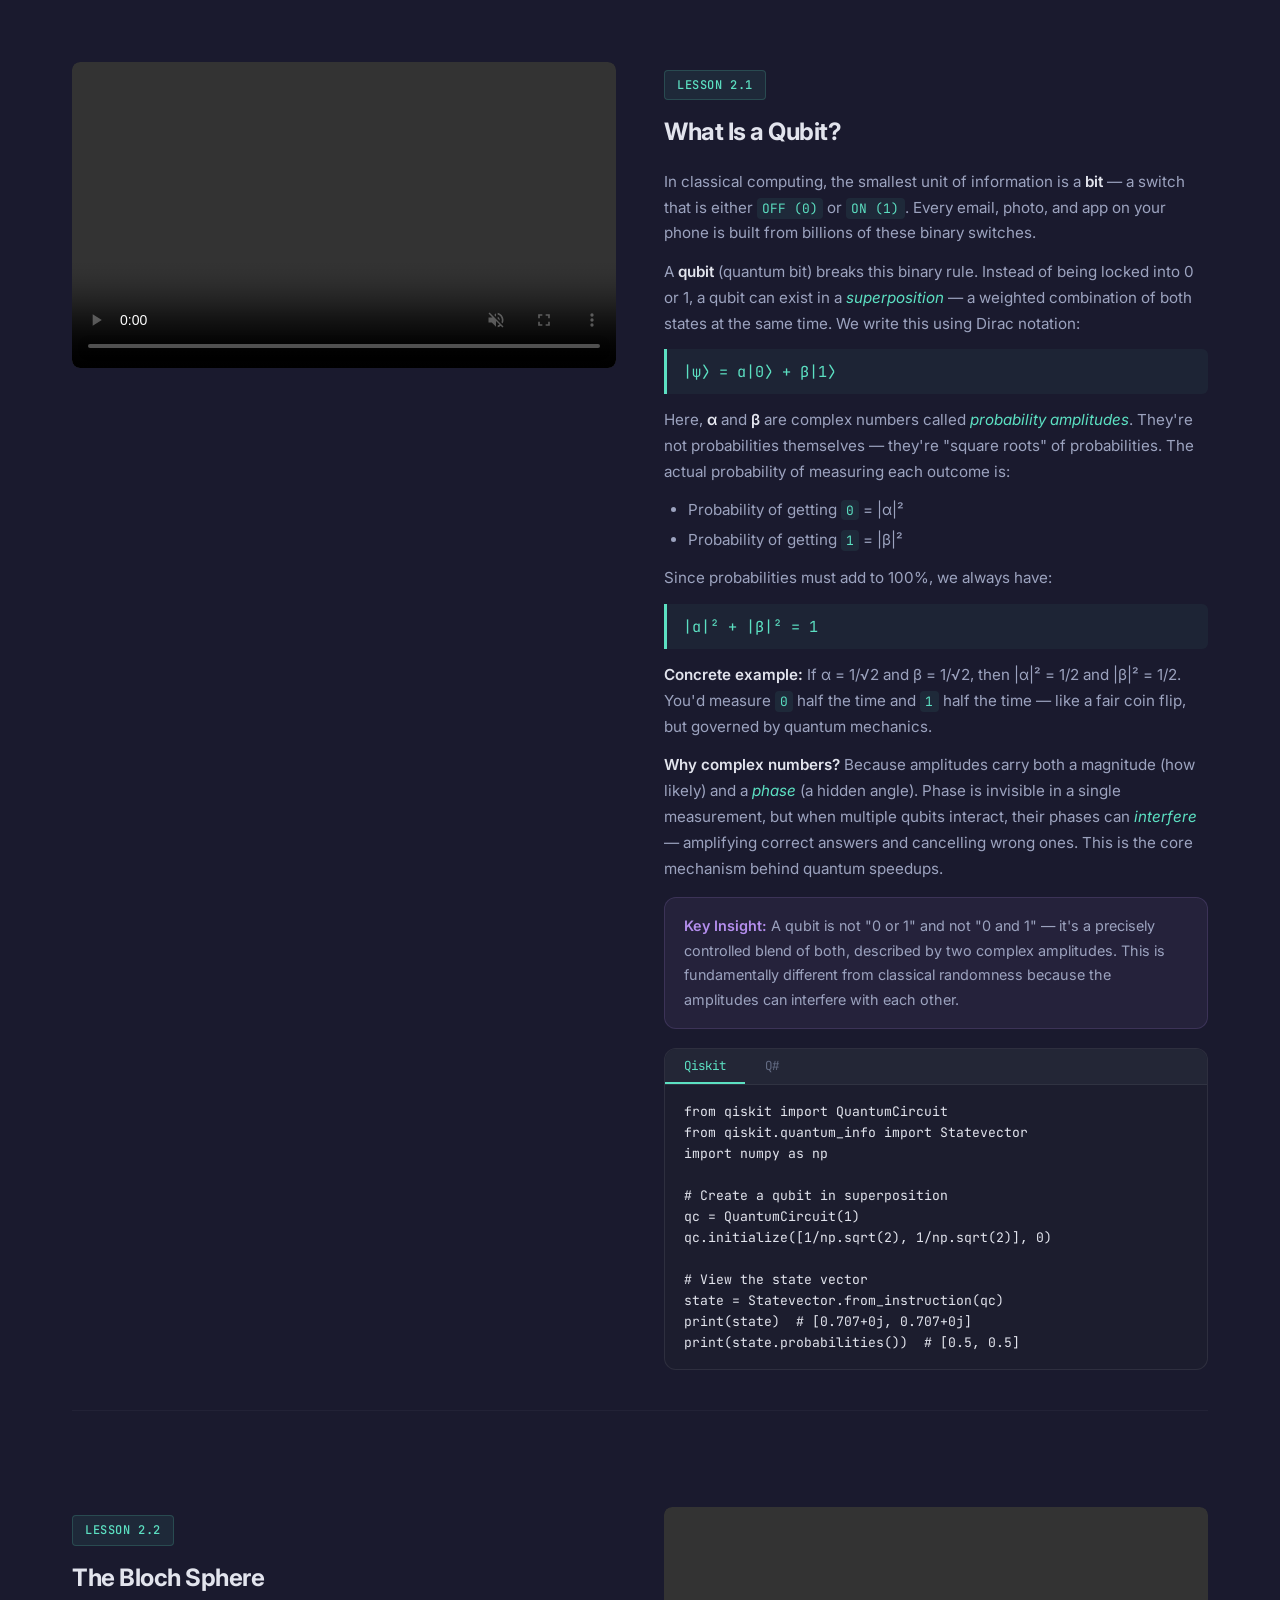
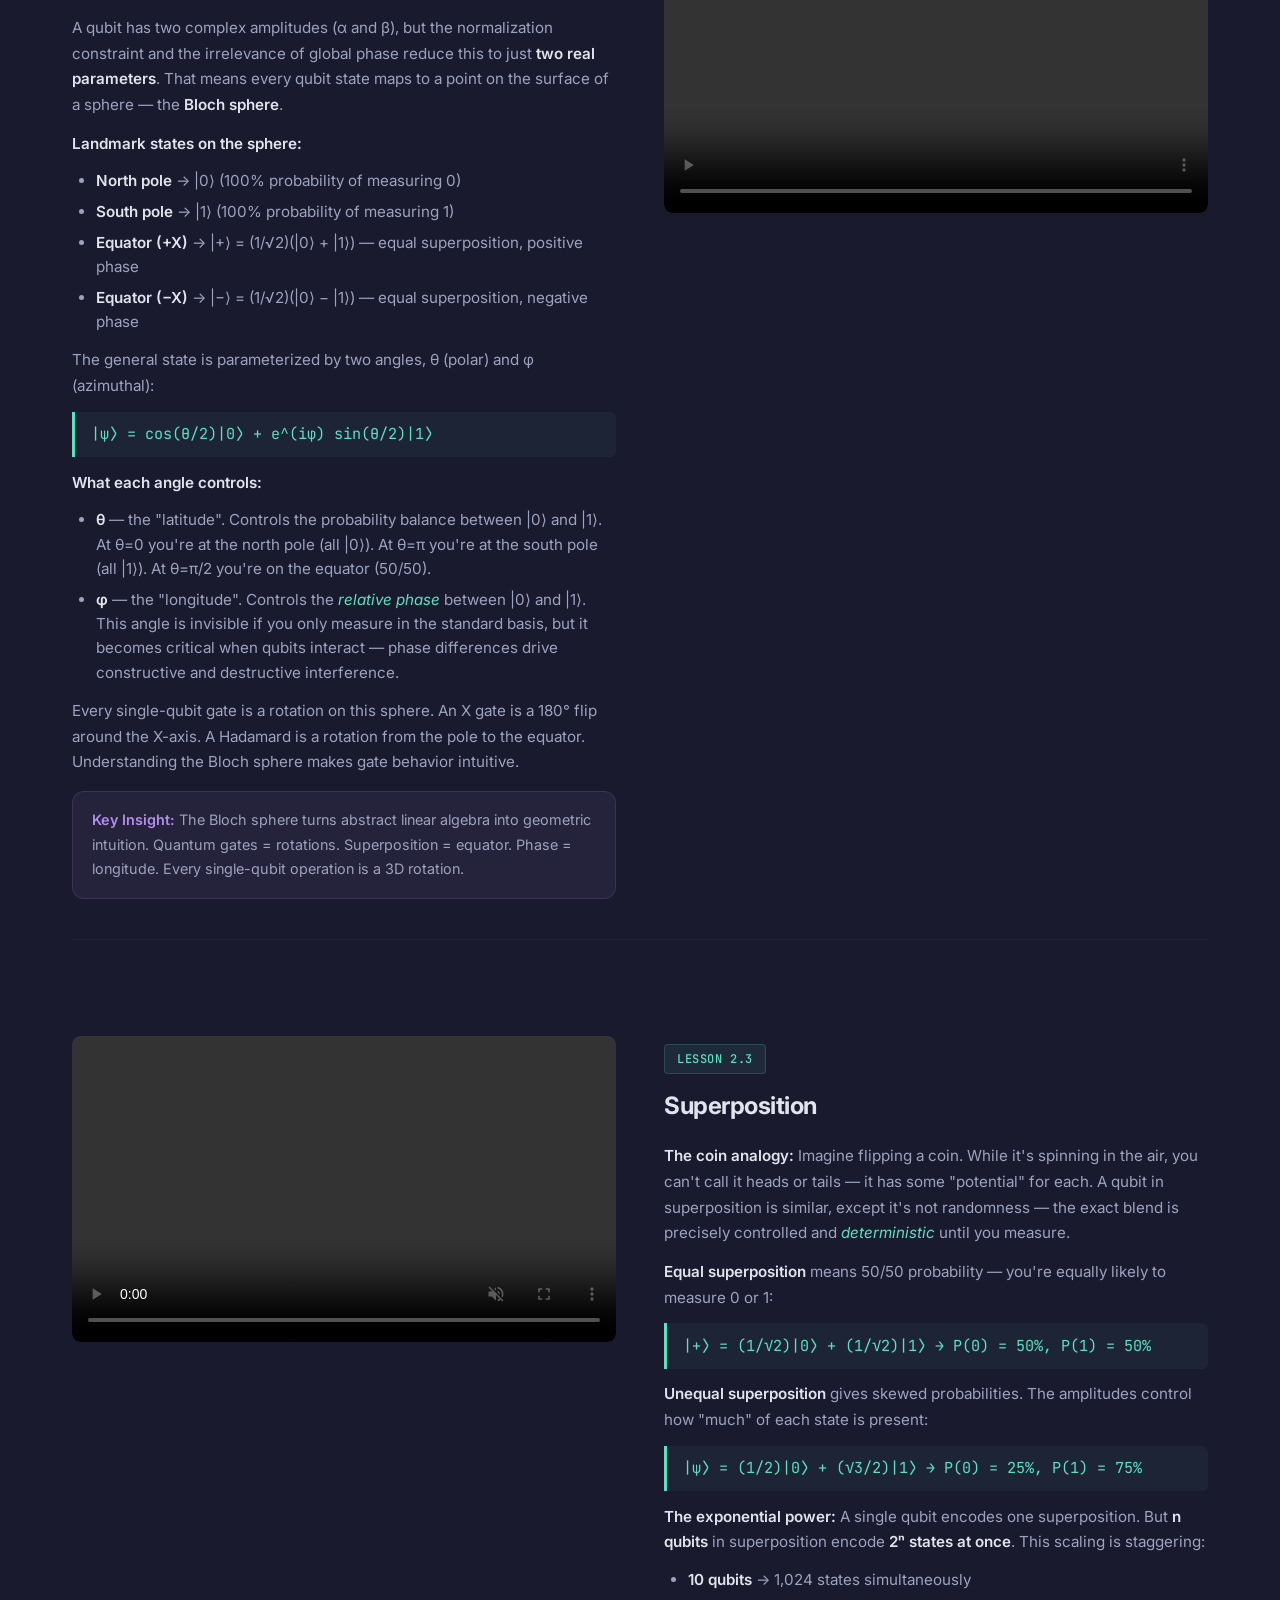
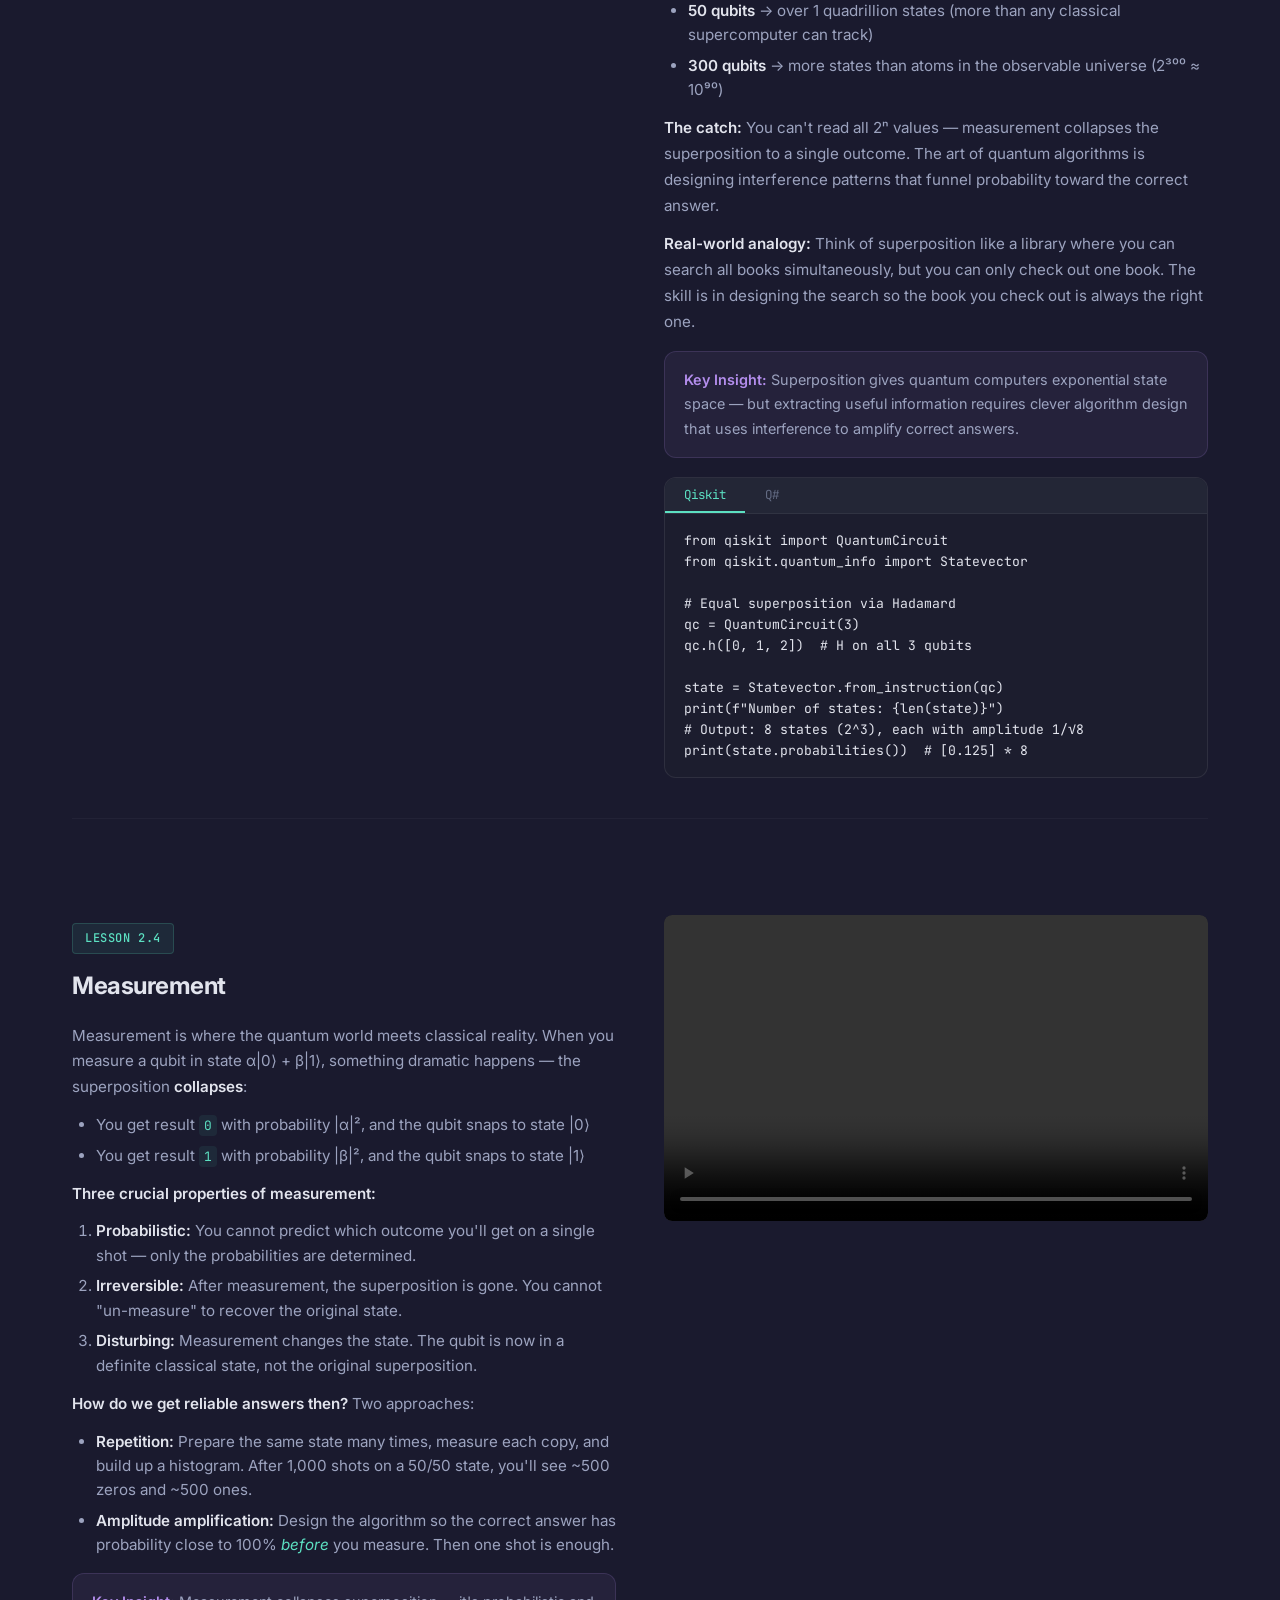
==== commit 04991f5e: "Added Quantum Teleportation" ====
--- a/docs/index.html
+++ b/docs/index.html
@@ -145,13 +145,14 @@
                         <h3>Entanglement & Protocols</h3>
                         <p class="roadmap-time">2 weeks</p>
                         <ul>
+                            <li>What is entanglement &amp; why it matters</li>
                             <li>Bell states and entanglement</li>
                             <li>Quantum teleportation</li>
                             <li>Superdense coding</li>
                             <li>No-cloning theorem</li>
                             <li>Quantum key distribution (BB84)</li>
                         </ul>
-                        <div class="roadmap-modules">Modules 5.1 – 5.3</div>
+                        <div class="roadmap-modules">Modules 5.1 – 5.4</div>
                     </div>
                 </div>
 
@@ -1226,15 +1227,72 @@
         </div>
 
         <div class="lessons">
-            <article class="lesson" id="lesson-4-1">
+            <!-- 5.1 What Is Entanglement? -->
+            <article class="lesson" id="lesson-5-1">
+                <div class="lesson-video">
+                    <video controls muted loop playsinline preload="metadata">
+                        <source src="videos/WhatIsEntanglementScene.mp4" type="video/mp4">
+                    </video>
+                </div>
+                <div class="lesson-content">
+                    <span class="lesson-tag">Lesson 5.1</span>
+                    <h3>What Is Entanglement?</h3>
+                    <p>
+                        Einstein called it "spooky action at a distance." Schr&ouml;dinger said it was
+                        <em>the</em> defining trait of quantum mechanics. <strong>Entanglement</strong>
+                        is a uniquely quantum correlation between particles that has no classical
+                        explanation &mdash; and it's the key resource behind quantum teleportation,
+                        quantum cryptography, and quantum computing speedups.
+                    </p>
+                    <p><strong>The classical analogy (that falls short):</strong> Put a left glove in
+                        one box and the right glove in another. Ship them to opposite sides of the
+                        world. Open Box&nbsp;A &mdash; if it's the left glove, you instantly know Box&nbsp;B
+                        has the right glove. No mystery here: the gloves had definite identities all
+                        along. This is <em>classical correlation</em>, explained by hidden variables.</p>
+                    <p><strong>Quantum entanglement is fundamentally different.</strong> When two qubits
+                        are entangled in the state |&Phi;&#8314;&rangle; = (|00&rangle; + |11&rangle;)/&radic;2:</p>
+                    <ul>
+                        <li><em>Neither qubit has a definite value</em> until one is measured</li>
+                        <li>Measuring Qubit&nbsp;A gives a <strong>random</strong> result (50/50)</li>
+                        <li>But Qubit&nbsp;B's outcome is <strong>instantly determined</strong> &mdash; always matching</li>
+                        <li>This holds no matter how far apart the qubits are</li>
+                    </ul>
+                    <p><strong>Bell's theorem</strong> (1964) proved mathematically &mdash; and experiments
+                        have confirmed &mdash; that no theory of "hidden variables" can explain these
+                        correlations. The qubits genuinely don't have predetermined values. The outcome
+                        is decided at measurement, and the correlations exceed any classical limit.</p>
+                    <p><strong>Does entanglement allow faster-than-light communication?</strong> No.
+                        Alice's measurement gives a <em>random</em> result she cannot control. Bob also
+                        sees random results. The correlations only become visible when Alice and Bob
+                        <em>compare notes</em> through a classical channel (phone, email, etc.).
+                        Entanglement is a shared resource, not a communication channel.</p>
+                    <p><strong>Key properties of entanglement:</strong></p>
+                    <ul>
+                        <li><strong>Non-local correlations:</strong> Measurement outcomes are correlated beyond any classical explanation</li>
+                        <li><strong>No cloning:</strong> You cannot copy an entangled state</li>
+                        <li><strong>Monogamy:</strong> If A is maximally entangled with B, it cannot be entangled with C</li>
+                        <li><strong>A resource:</strong> Entanglement is consumed by protocols like teleportation &mdash; once used, it's gone</li>
+                    </ul>
+                    <div class="key-insight">
+                        <strong>Key Insight:</strong> Entanglement creates correlations with no classical
+                        explanation. It's not communication &mdash; it's a shared quantum resource that
+                        enables teleportation, secure key distribution, and computational advantage.
+                        Understanding entanglement is the gateway to understanding everything quantum
+                        computers can do that classical computers cannot.
+                    </div>
+                </div>
+            </article>
+
+            <!-- 5.2 Bell States -->
+            <article class="lesson" id="lesson-5-2">
                 <div class="lesson-video">
                     <video controls muted loop playsinline preload="metadata">
                         <source src="videos/BellStatesScene.mp4" type="video/mp4">
                     </video>
                 </div>
                 <div class="lesson-content">
-                    <span class="lesson-tag">Lesson 5.1</span>
-                    <h3>Bell States & Entanglement</h3>
+                    <span class="lesson-tag">Lesson 5.2</span>
+                    <h3>Bell States</h3>
                     <p>
                         <strong>Entanglement</strong> is the phenomenon that Einstein famously called
                         "spooky action at a distance." It's the strongest type of correlation in nature
@@ -1309,14 +1367,14 @@
                 </div>
             </article>
 
-            <article class="lesson" id="lesson-4-2">
+            <article class="lesson" id="lesson-5-3">
                 <div class="lesson-video">
                     <video controls muted loop playsinline preload="metadata">
                         <source src="videos/QuantumTeleportationScene.mp4" type="video/mp4">
                     </video>
                 </div>
                 <div class="lesson-content">
-                    <span class="lesson-tag">Lesson 5.2</span>
+                    <span class="lesson-tag">Lesson 5.3</span>
                     <h3>Quantum Teleportation</h3>
                     <p>
                         Quantum teleportation sounds like science fiction, but it's a real, experimentally
@@ -1365,14 +1423,14 @@
                 </div>
             </article>
 
-            <article class="lesson" id="lesson-4-3">
+            <article class="lesson" id="lesson-5-4">
                 <div class="lesson-video">
                     <video controls muted loop playsinline preload="metadata">
                         <source src="videos/SuperdenseCodingScene.mp4" type="video/mp4">
                     </video>
                 </div>
                 <div class="lesson-content">
-                    <span class="lesson-tag">Lesson 5.3</span>
+                    <span class="lesson-tag">Lesson 5.4</span>
                     <h3>Superdense Coding</h3>
                     <p>
                         Superdense coding is the <em>mirror image</em> of teleportation. Where teleportation
